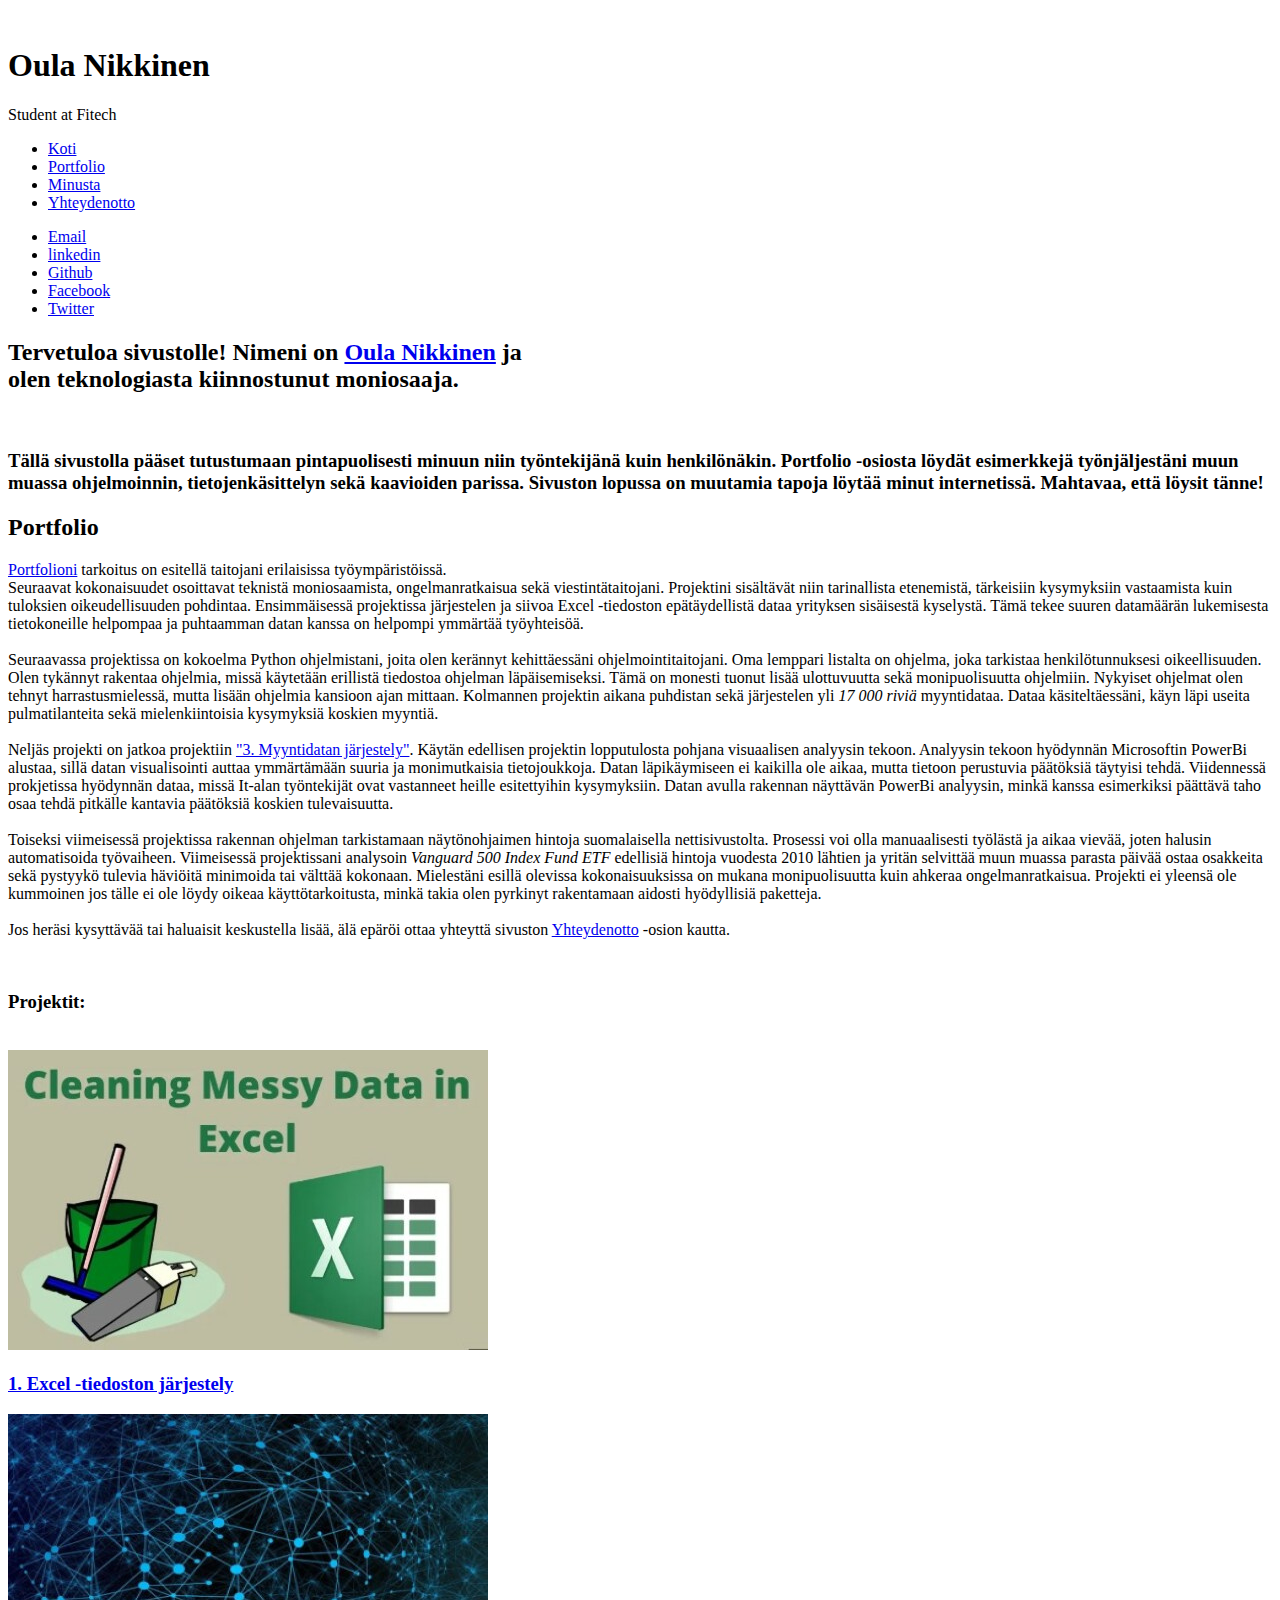
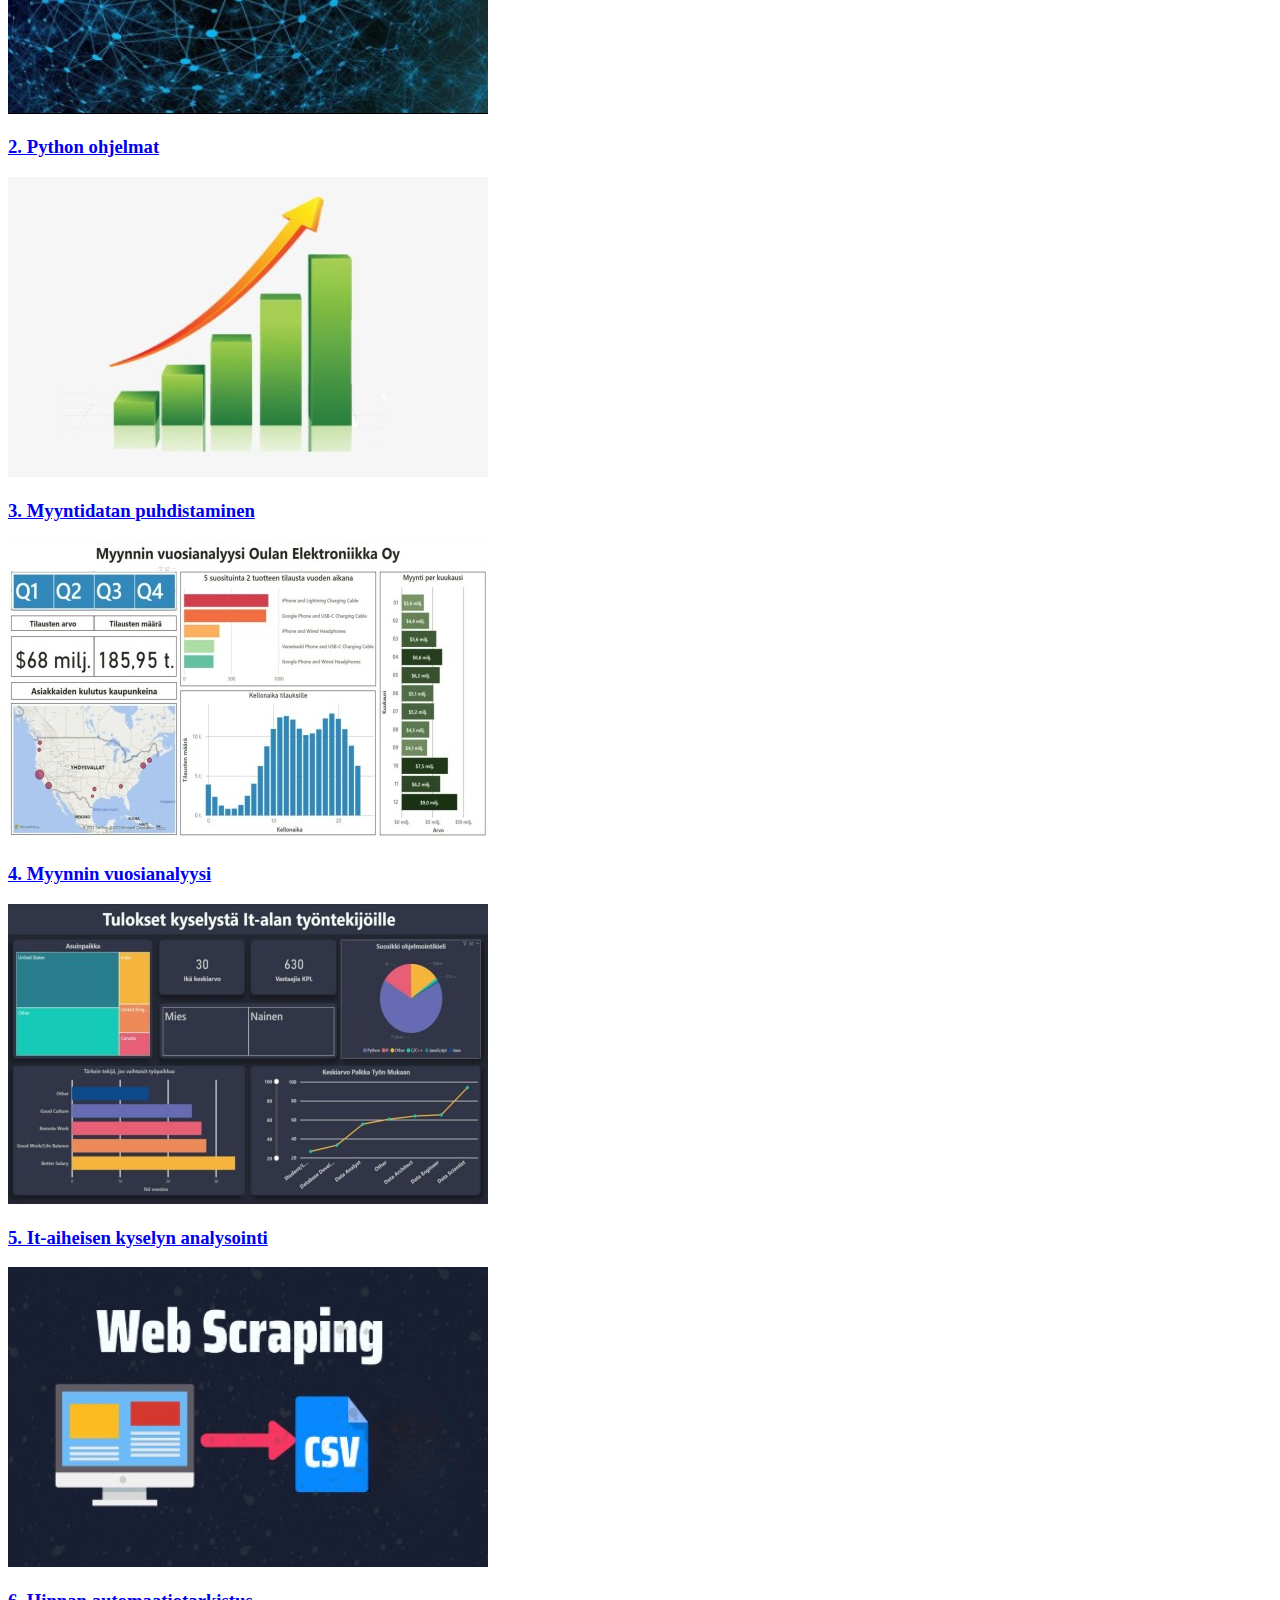
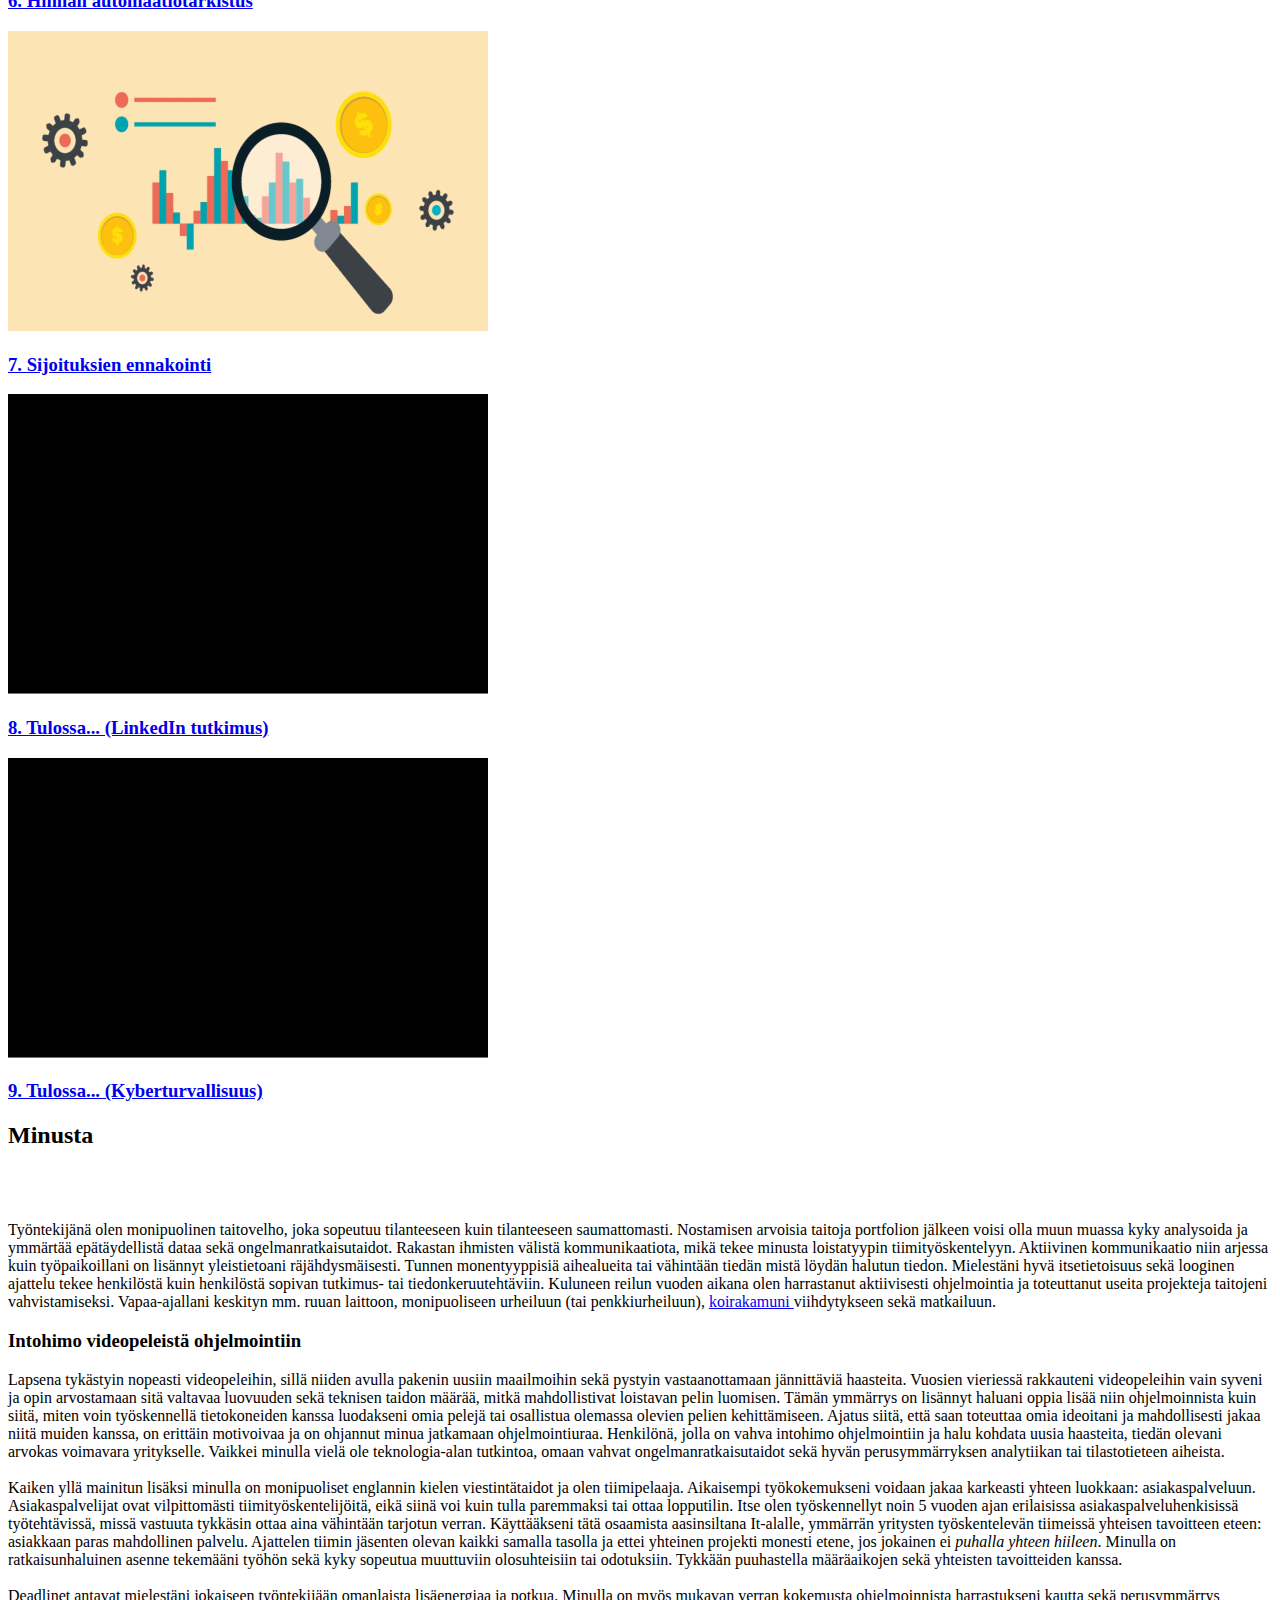
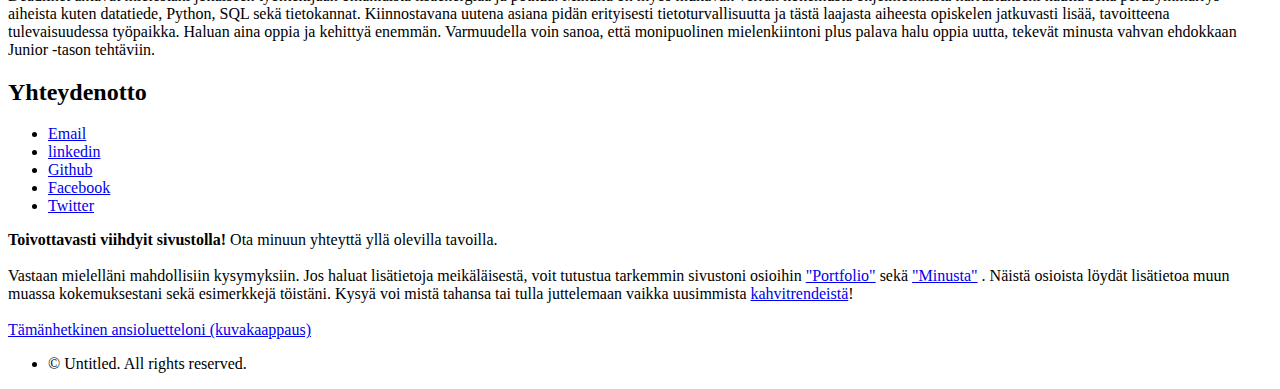
==== index.html @ fe254b1b "Updated website" ====
<!DOCTYPE HTML>
<!--
	
	Free for personal and commercial use under the CCA 3.0 license (html5up.net/license)
-->
<html>
	<head>
		<title>Oula Nikkinen</title>
		<meta charset="utf-8" />
		<meta name="viewport" content="width=device-width, initial-scale=1, user-scalable=no" />
		<link rel="stylesheet" href="assets/css/main.css" />
	</head>
	<body class="is-preload">

		<!-- Header -->
			<div id="header">

				<div class="top">

					<!-- Logo -->
						<div id="logo">
							<span class="image avatar48"><img src="images/naama.jpg" alt="" /></span>
							<h1 id="title">Oula Nikkinen</h1>
							<p>Student at Fitech</p>
						</div>

					<!-- Nav -->
						<nav id="nav">
							<ul>
								<li><a href="#top" id="top-link"><span class="icon solid fa-home">Koti</span></a></li>
								<li><a href="#portfolio" id="portfolio-link"><span class="icon solid fa-th">Portfolio</span></a></li>
								<li><a href="#about" id="about-link"><span class="icon solid fa-user">Minusta</span></a></li>
								<li><a href="#contact" id="contact-link"><span class="icon solid fa-envelope">Yhteydenotto</span></a></li>
							</ul>
						</nav>

				</div>

				<div class="bottom">

					<!-- Social Icons -->
						<ul class="icons">
							<li><a target="_blank" href="mailto:oula.nikkinen@gmail.com" class="icon solid fa-envelope"><span class="label">Email</span></a></li>
							<li><a target="_blank" href="https://www.linkedin.com/in/oulanikkinen/" class="icon brands fa-linkedin"><span class="label">linkedin</span></a></li>
							<li><a target="_blank" href="https://github.com/0ulis" class="icon brands fa-github"><span class="label">Github</span></a></li>
							<li><a target="_blank" href="https://www.facebook.com/profile.php?id=100009151721660" class="icon brands fa-facebook-f"><span class="label">Facebook</span></a></li>
							<li><a target="_blank" href="https://twitter.com/NikkinenOula" class="icon brands fa-twitter"><span class="label">Twitter</span></a></li>
						</ul>

				</div>

			</div>

		<!-- Main -->
			<div id="main">

				<!-- Intro -->
					<section id="top" class="one dark cover">
						<div class="container">
							<header>
								<h1 class="alt"> </h1>
								<h2>Tervetuloa sivustolle! Nimeni on 
								<a target="_blank" href="https://www.linkedin.com/in/oulanikkinen/">Oula Nikkinen</a>
								ja
								<br> 
								olen teknologiasta kiinnostunut moniosaaja.
								</h2> 
								<br><h3>
								Tällä sivustolla pääset tutustumaan pintapuolisesti minuun niin työntekijänä kuin henkilönäkin. 
								Portfolio -osiosta löydät esimerkkejä työnjäljestäni muun muassa ohjelmoinnin, tietojenkäsittelyn sekä kaavioiden parissa. Sivuston lopussa on muutamia tapoja löytää minut internetissä.
								Mahtavaa, että löysit tänne!
								</h3>
							</header>							
						</div>
					</section>

				<!-- Portfolio -->
					<section id="portfolio" class="two">
						<div class="container">

							<header>
								<h2>Portfolio</h2>
							</header>

							<p> <a target="_blank" href="https://github.com/0ulis">Portfolioni</a> 
								tarkoitus on esitellä taitojani erilaisissa työympäristöissä.
								<br>Seuraavat kokonaisuudet osoittavat teknistä moniosaamista, ongelmanratkaisua sekä viestintätaitojani.
								Projektini sisältävät niin tarinallista etenemistä, tärkeisiin kysymyksiin vastaamista kuin tuloksien oikeudellisuuden pohdintaa.
								Ensimmäisessä projektissa järjestelen ja siivoa Excel -tiedoston epätäydellistä dataa yrityksen sisäisestä kyselystä. Tämä tekee suuren datamäärän lukemisesta tietokoneille helpompaa ja puhtaamman datan kanssa on helpompi ymmärtää työyhteisöä.
								<br><br>
								Seuraavassa projektissa on kokoelma Python ohjelmistani, joita olen kerännyt kehittäessäni ohjelmointitaitojani. Oma lemppari listalta on ohjelma, joka tarkistaa henkilötunnuksesi oikeellisuuden. Olen tykännyt rakentaa ohjelmia, missä käytetään erillistä tiedostoa ohjelman läpäisemiseksi. Tämä on monesti tuonut lisää ulottuvuutta sekä monipuolisuutta ohjelmiin. Nykyiset ohjelmat olen tehnyt harrastusmielessä, mutta lisään ohjelmia kansioon ajan mittaan.								
								Kolmannen projektin aikana puhdistan sekä järjestelen yli <em>17 000 riviä</em> myyntidataa. Dataa käsiteltäessäni, käyn läpi useita pulmatilanteita sekä mielenkiintoisia kysymyksiä koskien myyntiä.								
								<br><br>
								Neljäs projekti on jatkoa projektiin
								<a target="_blank" href="https://github.com/0ulis/.csv-myyntitietojen-analysointi/blob/main/Myynti_Data_Analysointi_Projekti/Script1%20-%20Myynnin_Analysointi/Koodi1%20-%20Myynnin_Analysointi.ipynb">"3. Myyntidatan järjestely"</a>. 								
								Käytän edellisen projektin lopputulosta pohjana visuaalisen analyysin tekoon. Analyysin tekoon hyödynnän Microsoftin PowerBi alustaa, sillä datan visualisointi auttaa ymmärtämään suuria ja monimutkaisia tietojoukkoja. 								
								Datan läpikäymiseen ei kaikilla ole aikaa, mutta tietoon perustuvia päätöksiä täytyisi tehdä.								
								Viidennessä prokjetissa hyödynnän dataa, missä It-alan työntekijät ovat vastanneet heille esitettyihin kysymyksiin. 								
								Datan avulla rakennan näyttävän PowerBi analyysin, minkä kanssa esimerkiksi päättävä taho osaa tehdä pitkälle kantavia päätöksiä koskien tulevaisuutta.
								<br><br>
								Toiseksi viimeisessä projektissa rakennan ohjelman tarkistamaan näytönohjaimen hintoja suomalaisella nettisivustolta. Prosessi voi olla manuaalisesti työlästä ja aikaa vievää, joten halusin automatisoida työvaiheen.								
								Viimeisessä projektissani analysoin <em>Vanguard 500 Index Fund ETF</em> edellisiä hintoja vuodesta 2010 lähtien ja yritän selvittää muun muassa parasta päivää ostaa osakkeita sekä pystyykö tulevia häviöitä minimoida tai välttää kokonaan.								
								Mielestäni esillä olevissa kokonaisuuksissa on mukana monipuolisuutta kuin ahkeraa ongelmanratkaisua. Projekti ei yleensä ole kummoinen jos tälle ei ole löydy oikeaa käyttötarkoitusta, minkä takia olen pyrkinyt rakentamaan aidosti hyödyllisiä paketteja.
								<br><br>
								Jos heräsi kysyttävää tai haluaisit keskustella lisää, älä epäröi ottaa yhteyttä sivuston 
								<a href="#contact" id="contact-link"><span>Yhteydenotto</span></a> -osion kautta.</p>
								<br><h3>
								Projektit:
								</h3><br>
								 
								<div class="row">
									<div class="col-4 col-12-mobile">
										<article class="item">
											<a target="_blank" href="https://github.com/0ulis/Excel-tiedoston-jaerjestely/blob/main/Data_Muokkaus_Projekti/Koodi1%20-%20Data_Muokkaus_Projekti.ipynb" class="image fit"><img src="images/excel.jpg" alt="" /></a>
											<header>
												<a target="_blank" href="https://github.com/0ulis/Excel-tiedoston-jaerjestely/blob/main/Data_Muokkaus_Projekti/Koodi1%20-%20Data_Muokkaus_Projekti.ipynb" ><h3>1. Excel -tiedoston järjestely</h3></a>
											</header>
										</article>
									</div>
	
									<div class="col-4 col-12-mobile">
										<article class="item">
											<a target="_blank" href="https://github.com/0ulis/Python-ohjelmat/tree/main/Pythonic_Adventures" class="image fit"><img src="images/Pythonic_world.jpg" alt="" /></a>
											<header>
												<a target="_blank" href="https://github.com/0ulis/Python-ohjelmat/tree/main/Pythonic_Adventures"><h3>2. Python ohjelmat</h3></a>
											</header>
										</article>
									</div>
	
									<div class="col-4 col-12-mobile">
										<article class="item">
											<a target="_blank" href="https://github.com/0ulis/Myyntidatan-puhdistaminen/blob/main/Myynti_Data_Analysointi_Projekti/Script1%20-%20Myynnin_Analysointi/Koodi1%20-%20Myynnin_Analysointi.ipynb" class="image fit"><img src="images/sales.jpg" alt="" /></a>
											<header>
												<a target="_blank" href="https://github.com/0ulis/Myyntidatan-puhdistaminen/blob/main/Myynti_Data_Analysointi_Projekti/Script1%20-%20Myynnin_Analysointi/Koodi1%20-%20Myynnin_Analysointi.ipynb"><h3>3. Myyntidatan puhdistaminen</h3></a>
											</header>
										</article>
									</div>
	
									<div class="row">
										<div class="col-4 col-12-mobile">
											<article class="item">
												<a target="_blank" href="https://github.com/0ulis/Myynnin-vuosianalyysi/blob/main/Myynin%20vuosianalyysi%20projekti/Myynnin%20Vuosianalyysi.pbix" class="image fit"><img src="images/esikatselukuva2.2.jpg" alt="" /></a>
												<header>
													<a target="_blank" href="https://github.com/0ulis/Myynnin-vuosianalyysi/blob/main/Myynin%20vuosianalyysi%20projekti/Myynnin%20Vuosianalyysi.pbix"><h3>4. Myynnin vuosianalyysi</h3></a>
												</header>
											</article>
										</div>
	
										<div class="col-4 col-12-mobile">
											<article class="item">
												<a target="_blank" href="https://github.com/0ulis/It-aiheisen-kyselyn-analysointi/blob/main/Tulokset%20kyselyst%C3%A4%20It-alan%20ty%C3%B6ntekij%C3%B6ille/Tulokset%20kyselyst%C3%A4%20It-alan%20ty%C3%B6ntekij%C3%B6ille.pbix" class="image fit"><img src="images/esikatselukuva2.jpg" alt="" /></a>
												<header>
													<a target="_blank" href="https://github.com/0ulis/It-aiheisen-kyselyn-analysointi/blob/main/Tulokset%20kyselyst%C3%A4%20It-alan%20ty%C3%B6ntekij%C3%B6ille/Tulokset%20kyselyst%C3%A4%20It-alan%20ty%C3%B6ntekij%C3%B6ille.pbix"><h3>5. It-aiheisen kyselyn analysointi</h3></a>
												</header>
											</article>
										</div>
	
										<div class="col-4 col-12-mobile">
											<article class="item">
												<a target="_blank" href="https://github.com/0ulis/Hinnan-automaatiotarkistus/blob/main/Folder%20-%20Web_scraping_pythonilla/Koodi1%20-%20Web-Scraping_projekti.ipynb" class="image fit"><img src="images/web.png" alt="" /></a>
												<header>
													<a target="_blank" href="https://github.com/0ulis/Hinnan-automaatiotarkistus/blob/main/Folder%20-%20Web_scraping_pythonilla/Koodi1%20-%20Web-Scraping_projekti.ipynb"><h3>6. Hinnan automaatiotarkistus</h3></a>
												</header>
											</article>
										</div>

										<div class="row">
											<div class="col-4 col-12-mobile">
												<article class="item">
													<a target="_blank" href="https://github.com/0ulis/Sijoituksien-ennakointi/blob/main/P%C3%B6rssi_ennustus_projekti/p%C3%B6rssi.ipynb" class="image fit"><img src="images/osake.png" alt="" /></a>
													<header>
														<a target="_blank" href="https://github.com/0ulis/Sijoituksien-ennakointi/blob/main/P%C3%B6rssi_ennustus_projekti/p%C3%B6rssi.ipynb" ><h3>7. Sijoituksien ennakointi</h3></a>
													</header>
												</article>
											</div>
	
											<div class="col-4 col-12-mobile">
												<article class="item">
													<a target="_blank" href="https://github.com/0ulis" class="image fit"><img src="images/osake_kopio.png" alt="" /></a>
													<header>
														<a target="_blank" href="https://github.com/0ulis"><h3>8. Tulossa... (LinkedIn tutkimus) </h3></a>
													</header>
												</article>
											</div>										
											
											<div class="col-4 col-12-mobile">
												<article class="item">
													<a target="_blank" href="https://github.com/0ulis" class="image fit"><img src="images/osake_kopio.png" alt="" /></a>
													<header>
														<a target="_blank" href="https://github.com/0ulis"><h3>9. Tulossa... (Kyberturvallisuus)</h3></a>
													</header>
												</article>
											</div>
	

						</div>
					</section>

				<!-- About Me -->
					<section id="about" class="three">
						<div class="container">

							<header>
								<h2>Minusta</h2>
							</header>
							<a class="image fit"><img src="images/minusta_aloitus_kuva.jpg" alt="" /></a>

							

							<p> <br>
								Työntekijänä olen monipuolinen taitovelho, joka sopeutuu tilanteeseen kuin tilanteeseen saumattomasti. 
								Nostamisen arvoisia taitoja portfolion jälkeen voisi olla muun muassa kyky analysoida ja ymmärtää epätäydellistä dataa sekä ongelmanratkaisutaidot. 
								Rakastan ihmisten välistä kommunikaatiota, mikä tekee minusta loistatyypin tiimityöskentelyyn.
								Aktiivinen kommunikaatio niin arjessa kuin työpaikoillani on lisännyt yleistietoani räjähdysmäisesti. Tunnen monentyyppisiä aihealueita tai vähintään tiedän mistä löydän halutun tiedon. 
								Mielestäni hyvä itsetietoisuus sekä looginen ajattelu tekee henkilöstä kuin henkilöstä sopivan tutkimus- tai tiedonkeruutehtäviin. 
								Kuluneen reilun vuoden aikana olen harrastanut aktiivisesti ohjelmointia ja toteuttanut useita projekteja taitojeni vahvistamiseksi.
								Vapaa-ajallani keskityn mm. ruuan laittoon, monipuoliseen urheiluun (tai penkkiurheiluun), <a target="_blank" href="https://lh3.googleusercontent.com/tmNqeuGLiMPdt2J9YS_W_V3GnTQ_jIgdTiqG7ZosYbm6jSFAmzEr1wdEgYixFS-NxvPutGSY_PBma8l-mwxljVeduh6WtAsSkB9kPAdBry2APFcAbcVXuQesRhszzg-q22EoIO46iCk=w2400?source=screenshot.guru">koirakamuni </a> viihdytykseen sekä matkailuun.
								<header><h3>Intohimo videopeleistä ohjelmointiin</h3></header> 
								Lapsena tykästyin nopeasti videopeleihin, sillä niiden avulla pakenin uusiin maailmoihin sekä pystyin vastaanottamaan jännittäviä haasteita. 
								Vuosien vieriessä rakkauteni videopeleihin vain syveni ja opin arvostamaan sitä valtavaa luovuuden sekä teknisen taidon määrää, mitkä mahdollistivat loistavan pelin luomisen. 
								Tämän ymmärrys on lisännyt haluani oppia lisää niin ohjelmoinnista kuin siitä, miten voin työskennellä tietokoneiden kanssa luodakseni omia pelejä tai osallistua olemassa olevien pelien kehittämiseen. 
								Ajatus siitä, että saan toteuttaa omia ideoitani ja mahdollisesti jakaa niitä muiden kanssa, on erittäin motivoivaa ja on ohjannut minua jatkamaan ohjelmointiuraa.								
								Henkilönä, jolla on vahva intohimo ohjelmointiin ja halu kohdata uusia haasteita, tiedän olevani arvokas voimavara yritykselle. 
								Vaikkei minulla vielä ole teknologia-alan tutkintoa, omaan vahvat ongelmanratkaisutaidot sekä hyvän perusymmärryksen analytiikan tai tilastotieteen aiheista.
								<br><br>
								Kaiken yllä mainitun lisäksi minulla on monipuoliset englannin kielen viestintätaidot ja olen tiimipelaaja. Aikaisempi työkokemukseni voidaan jakaa karkeasti yhteen luokkaan: asiakaspalveluun. 
								Asiakaspalvelijat ovat vilpittomästi tiimityöskentelijöitä, eikä siinä voi kuin tulla paremmaksi tai ottaa lopputilin.
								Itse olen työskennellyt noin 5 vuoden ajan erilaisissa asiakaspalveluhenkisissä työtehtävissä, missä vastuuta tykkäsin ottaa aina vähintään tarjotun verran. 
								Käyttääkseni tätä osaamista aasinsiltana It-alalle, ymmärrän yritysten työskentelevän tiimeissä yhteisen tavoitteen eteen: asiakkaan paras mahdollinen palvelu. 
								Ajattelen tiimin jäsenten olevan kaikki samalla tasolla ja ettei yhteinen projekti monesti etene, jos jokainen ei <em>puhalla yhteen hiileen</em>. 
								Minulla on ratkaisunhaluinen asenne tekemääni työhön sekä kyky sopeutua muuttuviin olosuhteisiin tai odotuksiin. 
								Tykkään puuhastella määräaikojen sekä yhteisten tavoitteiden kanssa. 
								<br><br>
								Deadlinet antavat mielestäni jokaiseen työntekijään omanlaista lisäenergiaa ja potkua.							
								Minulla on myös mukavan verran kokemusta ohjelmoinnista harrastukseni kautta sekä perusymmärrys aiheista kuten datatiede, Python, SQL sekä tietokannat. 
								Kiinnostavana uutena asiana pidän erityisesti tietoturvallisuutta ja tästä laajasta aiheesta opiskelen jatkuvasti lisää, tavoitteena tulevaisuudessa työpaikka.
								Haluan aina oppia ja kehittyä enemmän. Varmuudella voin sanoa, että monipuolinen mielenkiintoni plus palava halu oppia uutta, tekevät minusta vahvan ehdokkaan Junior -tason tehtäviin.

						</div>
					</section>

				<!-- Contact -->
					<section id="contact" class="four">
						<div class="container">

							<header>
								<h2>Yhteydenotto</h2>
							</header>

							<ul class="icons">
								<li><a target="_blank" href="mailto:oula.nikkinen@gmail.com" class="icon solid fa-envelope"><span class="label">Email</span></a></li>
								<li><a target="_blank" href="https://www.linkedin.com/in/oulanikkinen/" class="icon brands fa-linkedin"><span class="label">linkedin</span></a></li>
								<li><a target="_blank" href="https://github.com/0ulis" class="icon brands fa-github"><span class="label">Github</span></a></li>
								<li><a target="_blank" href="https://www.facebook.com/profile.php?id=100009151721660" class="icon brands fa-facebook-f"><span class="label">Facebook</span></a></li>
								<li><a target="_blank" href="https://twitter.com/NikkinenOula" class="icon brands fa-twitter"><span class="label">Twitter</span></a></li>
							</ul>
							
							<p> <strong>Toivottavasti viihdyit sivustolla!</strong> 
								Ota minuun yhteyttä yllä olevilla tavoilla.

								<br><br>
								Vastaan mielelläni mahdollisiin kysymyksiin.
								Jos haluat lisätietoja meikäläisestä, voit tutustua tarkemmin sivustoni osioihin 
								<a href="#portfolio" id="portfolio-link">"Portfolio"</span></a>
								sekä 
								<a href="#about" id="about-link">"Minusta"</span></a>
								.

								Näistä osioista löydät lisätietoa muun muassa kokemuksestani sekä esimerkkejä töistäni.
								
								Kysyä voi mistä tahansa tai tulla juttelemaan vaikka uusimmista 
								<a href="https://www.myhelsinki.fi/en/eat-and-drink/cafes/discover-the-best-coffee-in-helsinki">kahvitrendeistä</a>! 
								
								
								<!DOCTYPE html>
								<html lang="en">
								<head>
									<meta charset="UTF-8">
									<meta http-equiv="X-UA-Compatible" content="IE=edge">
									<meta name="viewport" content="width=device-width, initial-scale=1.0">
									<title>Document</title>
								</head>
								<body>
									
								</body>
								</html>
								<br><br>
								<a target="_blank" href="https://lh3.googleusercontent.com/054tzJCrwq-eYJ2_Ewd1ZVyx3INAcW_8d_cjZgDpiDMAJknK9JFcjPFQ0YqfZpwpe4sOjIFiDjEFCNotDEgpsanNVZfqTTowAZ-6yV7GRuDu_Gwzy29Pxn6mJMFVlY80mldoFRRSbKQ=w2400?source=screenshot.guru"> Tämänhetkinen ansioluetteloni (kuvakaappaus) </a>
							</p>
								
								
							

						</div>
					</section>

			</div>

		<!-- Footer -->
			<div id="footer">

				<!-- Copyright -->
					<ul class="copyright">
						<li>&copy; Untitled. All rights reserved.</li>
					</ul>

			</div>

		<!-- Scripts -->
			<script src="assets/js/jquery.min.js"></script>
			<script src="assets/js/jquery.scrolly.min.js"></script>
			<script src="assets/js/jquery.scrollex.min.js"></script>
			<script src="assets/js/browser.min.js"></script>
			<script src="assets/js/breakpoints.min.js"></script>
			<script src="assets/js/util.js"></script>
			<script src="assets/js/main.js"></script>

	</body>
</html>
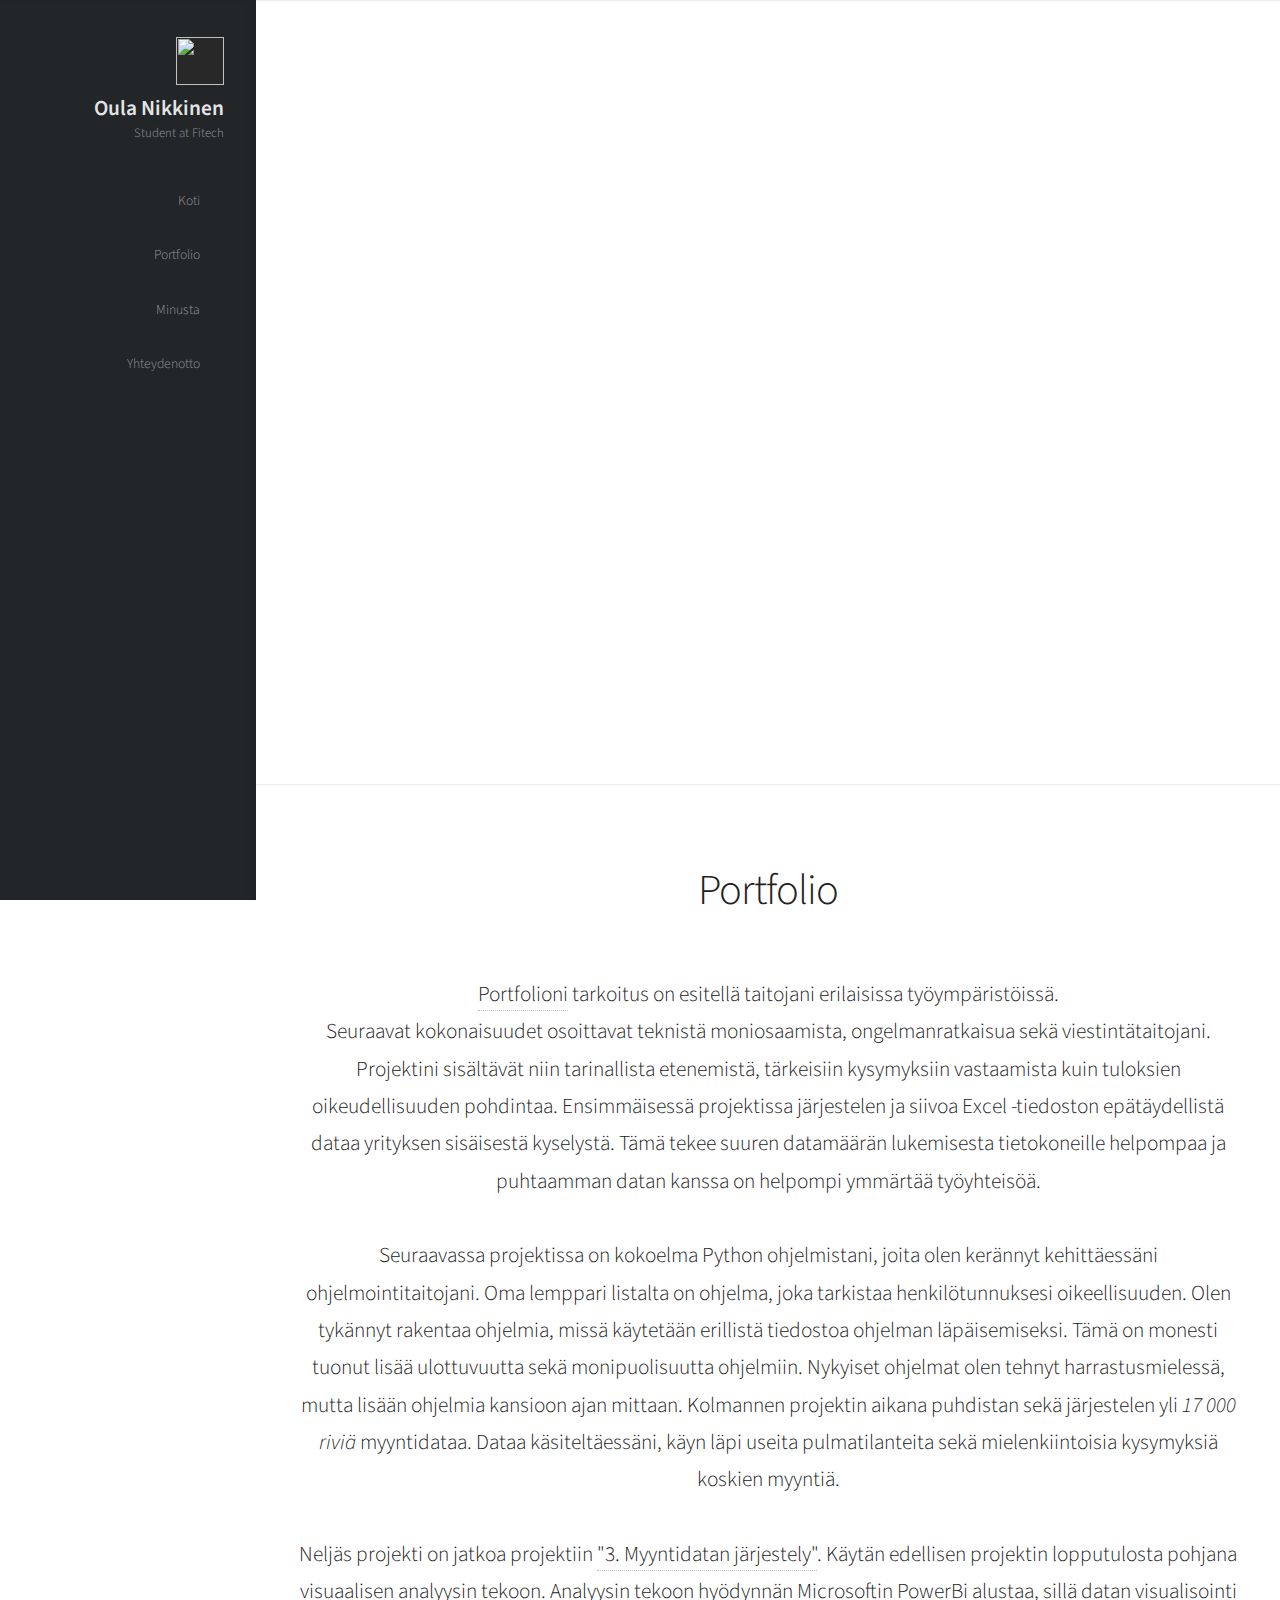
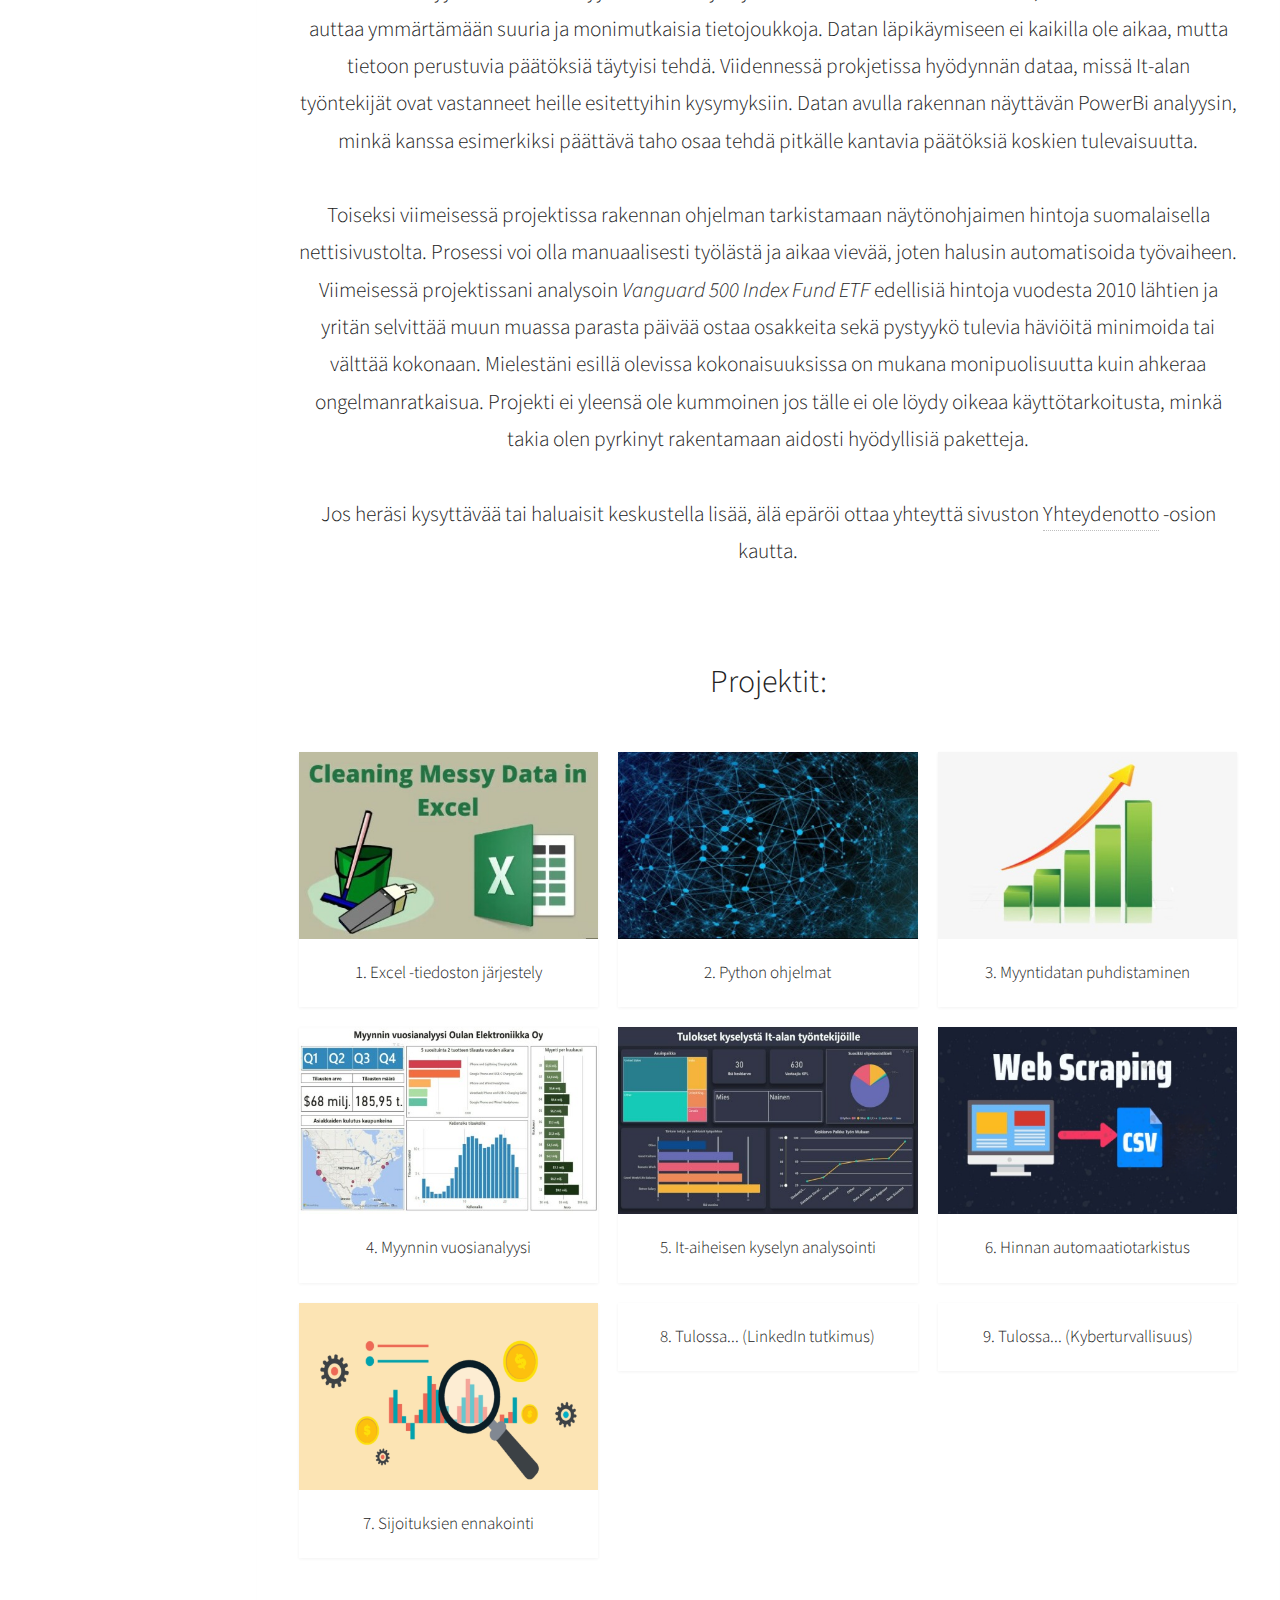
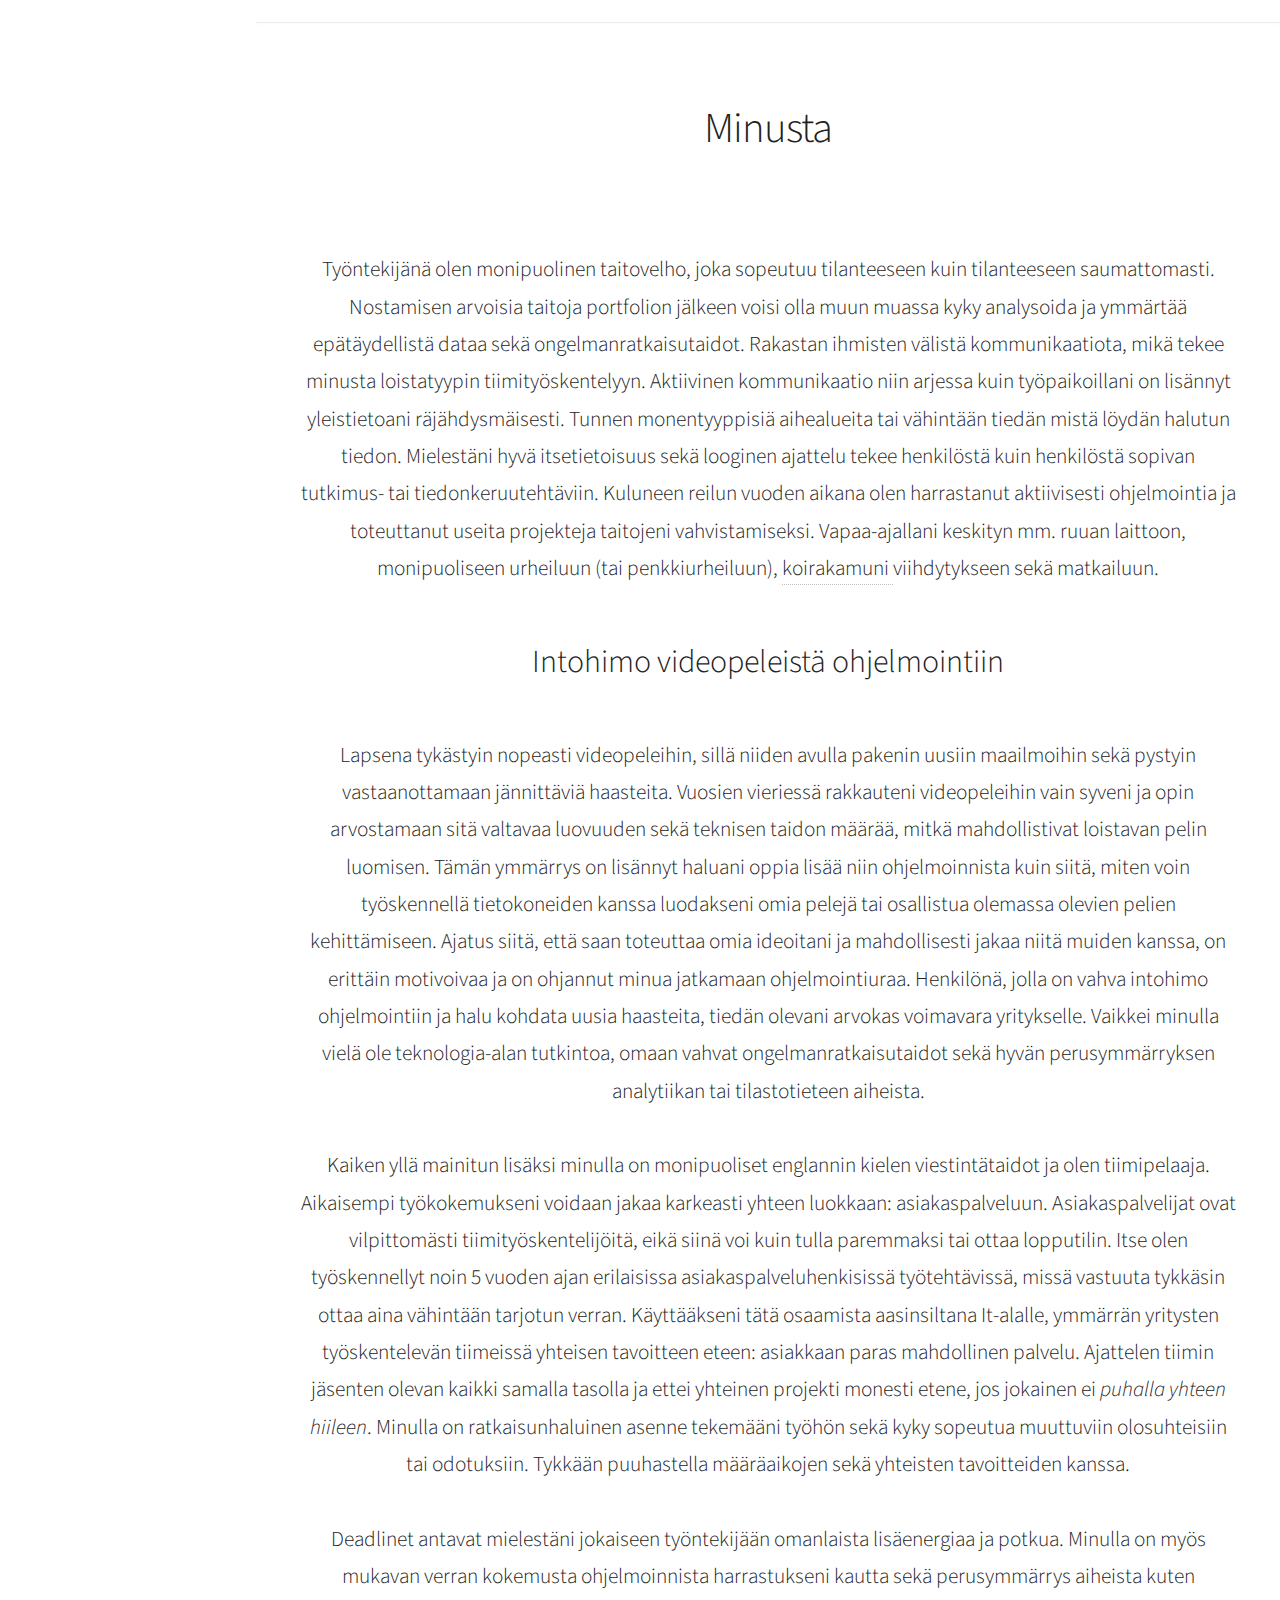
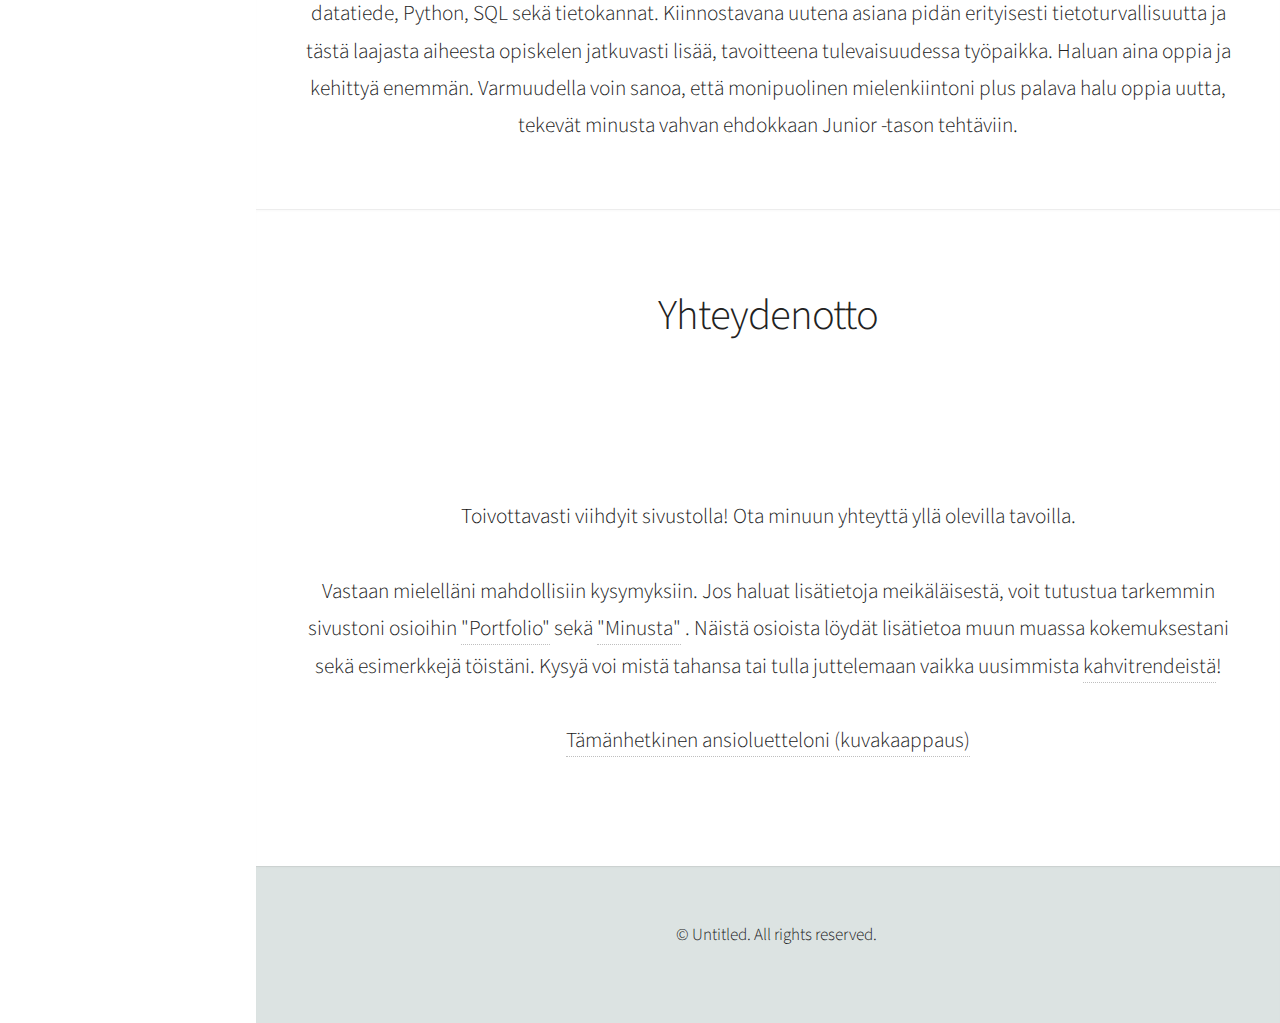
==== commit 8897d331: "update" ====
--- a/index.html
+++ b/index.html
@@ -176,7 +176,7 @@
 	
 											<div class="col-4 col-12-mobile">
 												<article class="item">
-													<a target="_blank" href="https://github.com/0ulis" class="image fit"><img src="images/osake_kopio.png" alt="" /></a>
+													<a target="_blank" href="https://github.com/0ulis" class="image fit"><img src="images/blank.png" alt="" /></a>
 													<header>
 														<a target="_blank" href="https://github.com/0ulis"><h3>8. Tulossa... (LinkedIn tutkimus) </h3></a>
 													</header>
@@ -185,7 +185,7 @@
 											
 											<div class="col-4 col-12-mobile">
 												<article class="item">
-													<a target="_blank" href="https://github.com/0ulis" class="image fit"><img src="images/osake_kopio.png" alt="" /></a>
+													<a target="_blank" href="https://github.com/0ulis" class="image fit"><img src="images/blank.png" alt="" /></a>
 													<header>
 														<a target="_blank" href="https://github.com/0ulis"><h3>9. Tulossa... (Kyberturvallisuus)</h3></a>
 													</header>
--- a/assets/css/main.css
+++ b/assets/css/main.css
@@ -0,0 +1,2648 @@
+@import url("fontawesome-all.min.css");
+@import url("https://fonts.googleapis.com/css?family=Source+Sans+Pro:300,300italic,400,600");
+
+/*
+	
+	Free for personal and commercial use under the CCA 3.0 license (html5up.net/license)
+*/
+
+html, body, div, span, applet, object,
+iframe, h1, h2, h3, h4, h5, h6, p, blockquote,
+pre, a, abbr, acronym, address, big, cite,
+code, del, dfn, em, img, ins, kbd, q, s, samp,
+small, strike, strong, sub, sup, tt, var, b,
+u, i, center, dl, dt, dd, ol, ul, li, fieldset,
+form, label, legend, table, caption, tbody,
+tfoot, thead, tr, th, td, article, aside,
+canvas, details, embed, figure, figcaption,
+footer, header, hgroup, menu, nav, output, ruby,
+section, summary, time, mark, audio, video {
+	margin: 0;
+	padding: 0;
+	border: 0;
+	font-size: 100%;
+	font: inherit;
+	vertical-align: baseline;}
+
+article, aside, details, figcaption, figure,
+footer, header, hgroup, menu, nav, section {
+	display: block;}
+
+body {
+	line-height: 1;
+}
+
+ol, ul {
+	list-style: none;
+}
+
+blockquote, q {
+	quotes: none;
+}
+
+	blockquote:before, blockquote:after, q:before, q:after {
+		content: '';
+		content: none;
+	}
+
+table {
+	border-collapse: collapse;
+	border-spacing: 0;
+}
+
+body {
+	-webkit-text-size-adjust: none;
+}
+
+mark {
+	background-color: transparent;
+	color: inherit;
+}
+
+input::-moz-focus-inner {
+	border: 0;
+	padding: 0;
+}
+
+input, select, textarea {
+	-moz-appearance: none;
+	-webkit-appearance: none;
+	-ms-appearance: none;
+	appearance: none;
+}
+
+/* Basic */
+
+	html {
+		box-sizing: border-box;
+	}
+
+	*, *:before, *:after {
+		box-sizing: inherit;
+	}
+
+	body {
+		background: rgb(255, 255, 255);
+		font-family: 'Source Sans Pro', sans-serif;
+		font-size: 20pt;
+		font-weight: 300;
+		line-height: 1.75em;
+		/*tekstin väri*/
+		color: #222222;
+	}
+
+		body.is-preload *, body.is-preload *:before, body.is-preload *:after {
+			-moz-animation: none !important;
+			-webkit-animation: none !important;
+			-ms-animation: none !important;
+			animation: none !important;
+			-moz-transition: none !important;
+			-webkit-transition: none !important;
+			-ms-transition: none !important;
+			transition: none !important;
+		}
+
+	input, textarea, select {
+		font-family: 'Source Sans Pro', sans-serif;
+		font-size: 20pt;
+		font-weight: 300;
+		line-height: 1.75em;
+		color: rgb(180, 180, 180);
+	}
+
+	h1, h2, h3, h4, h5, h6 {
+		font-weight: 300;
+		color: #222222;
+		/*Banner tekstin riviväli (ainakin)*/
+		line-height: 2.0em;
+	}
+
+	h1 a, h2 a, h3 a, h4 a, h5 a, h6 a {
+		color: inherit;
+		text-decoration: none;
+	}
+
+		h1 a strong, h2 a strong, h3 a strong, h4 a strong, h5 a strong, h6 a strong {
+			color: rgb(24, 24, 24);
+		}
+
+	h2 {
+		font-size: 2em;
+		letter-spacing: -1px;
+	}
+
+		h2.alt {
+			color: #888;
+		}
+
+			h2.alt strong {
+				color: #666;
+			}
+
+	h3 {
+		font-size: 1.5em;
+	}
+
+	header {
+		margin: 0 0 2em 0;
+	}
+
+		header > p {
+			margin: 1em 0 0 0;
+		}
+
+	footer {
+		margin: 2em 0 0 0;
+	}
+
+	strong, b {
+		font-weight: 300;
+		color: rgb(23, 23, 23);
+	}
+
+	em, i {
+		font-style: italic;
+	}
+
+	a {
+		text-decoration: none;
+		color: inherit;
+		border-bottom: dotted 1px rgba(128, 128, 128, 0.5);
+		-moz-transition: color 0.35s ease-in-out, border-bottom-color 0.35s ease-in-out;
+		-webkit-transition: color 0.35s ease-in-out, border-bottom-color 0.35s ease-in-out;
+		-ms-transition: color 0.35s ease-in-out, border-bottom-color 0.35s ease-in-out;
+		transition: color 0.35s ease-in-out, border-bottom-color 0.35s ease-in-out;
+		outline: 0;
+	}
+
+		a:hover {
+			/*kun valittuna väri*/
+			color: #898989;
+			border-bottom-color: rgba(255, 255, 255, 0);
+		}
+
+	sub {
+		position: relative;
+		top: 0.5em;
+		font-size: 0.8em;
+	}
+
+	sup {
+		position: relative;
+		top: -0.5em;
+		font-size: 0.8em;
+	}
+
+	hr {
+		border: 0;
+		border-top: solid 1px #ddd;
+	}
+
+	blockquote {
+		border-left: solid 0.5em #ddd;
+		padding: 1em 0 1em 2em;
+		font-style: italic;
+	}
+
+	p, ul, ol, dl, table {
+		margin-bottom: 2em;
+	}
+
+	br.clear {
+		clear: both;
+	}
+
+/* Container */
+
+	.container {
+		margin: 0 auto;
+		max-width: 100%;
+		width: 1400px;
+	}
+
+		@media screen and (min-width: 961px) and (max-width: 1880px) {
+
+			.container {
+				width: 1200px;
+			}
+
+		}
+
+		@media screen and (min-width: 961px) and (max-width: 1620px) {
+
+			.container {
+				width: 960px;
+			}
+
+		}
+
+		@media screen and (min-width: 961px) and (max-width: 1320px) {
+
+			.container {
+				width: 100%;
+			}
+
+		}
+
+		@media screen and (max-width: 960px) {
+
+			.container {
+				width: 100%;
+			}
+
+		}
+
+		@media screen and (max-width: 736px) {
+
+			.container {
+				width: 100%;
+			}
+
+		}
+
+/* Row */
+
+	.row {
+		display: flex;
+		flex-wrap: wrap;
+		box-sizing: border-box;
+		align-items: stretch;
+	}
+
+		.row > * {
+			box-sizing: border-box;
+		}
+
+		.row.gtr-uniform > * > :last-child {
+			margin-bottom: 0;
+		}
+
+		.row.aln-left {
+			justify-content: flex-start;
+		}
+
+		.row.aln-center {
+			justify-content: center;
+		}
+
+		.row.aln-right {
+			justify-content: flex-end;
+		}
+
+		.row.aln-top {
+			align-items: flex-start;
+		}
+
+		.row.aln-middle {
+			align-items: center;
+		}
+
+		.row.aln-bottom {
+			align-items: flex-end;
+		}
+
+		.row > .imp {
+			order: -1;
+		}
+
+		.row > .col-1 {
+			width: 8.33333%;
+		}
+
+		.row > .off-1 {
+			margin-left: 8.33333%;
+		}
+
+		.row > .col-2 {
+			width: 16.66667%;
+		}
+
+		.row > .off-2 {
+			margin-left: 16.66667%;
+		}
+
+		.row > .col-3 {
+			width: 25%;
+		}
+
+		.row > .off-3 {
+			margin-left: 25%;
+		}
+
+		.row > .col-4 {
+			width: 33.33333%;
+		}
+
+		.row > .off-4 {
+			margin-left: 33.33333%;
+		}
+
+		.row > .col-5 {
+			width: 41.66667%;
+		}
+
+		.row > .off-5 {
+			margin-left: 41.66667%;
+		}
+
+		.row > .col-6 {
+			width: 50%;
+		}
+
+		.row > .off-6 {
+			margin-left: 50%;
+		}
+
+		.row > .col-7 {
+			width: 58.33333%;
+		}
+
+		.row > .off-7 {
+			margin-left: 58.33333%;
+		}
+
+		.row > .col-8 {
+			width: 66.66667%;
+		}
+
+		.row > .off-8 {
+			margin-left: 66.66667%;
+		}
+
+		.row > .col-9 {
+			width: 75%;
+		}
+
+		.row > .off-9 {
+			margin-left: 75%;
+		}
+
+		.row > .col-10 {
+			width: 83.33333%;
+		}
+
+		.row > .off-10 {
+			margin-left: 83.33333%;
+		}
+
+		.row > .col-11 {
+			width: 91.66667%;
+		}
+
+		.row > .off-11 {
+			margin-left: 91.66667%;
+		}
+
+		.row > .col-12 {
+			width: 100%;
+		}
+
+		.row > .off-12 {
+			margin-left: 100%;
+		}
+
+		.row.gtr-0 {
+			margin-top: 0px;
+			margin-left: 0px;
+		}
+
+			.row.gtr-0 > * {
+				padding: 0px 0 0 0px;
+			}
+
+			.row.gtr-0.gtr-uniform {
+				margin-top: 0px;
+			}
+
+				.row.gtr-0.gtr-uniform > * {
+					padding-top: 0px;
+				}
+
+		.row.gtr-25 {
+			margin-top: -10px;
+			margin-left: -10px;
+		}
+
+			.row.gtr-25 > * {
+				padding: 10px 0 0 10px;
+			}
+
+			.row.gtr-25.gtr-uniform {
+				margin-top: -10px;
+			}
+
+				.row.gtr-25.gtr-uniform > * {
+					padding-top: 10px;
+				}
+
+		.row.gtr-50 {
+			margin-top: -20px;
+			margin-left: -20px;
+		}
+
+			.row.gtr-50 > * {
+				padding: 20px 0 0 20px;
+			}
+
+			.row.gtr-50.gtr-uniform {
+				margin-top: -20px;
+			}
+
+				.row.gtr-50.gtr-uniform > * {
+					padding-top: 20px;
+				}
+
+		.row {
+			margin-top: -40px;
+			margin-left: -40px;
+		}
+
+			.row > * {
+				padding: 40px 0 0 40px;
+			}
+
+			.row.gtr-uniform {
+				margin-top: -40px;
+			}
+
+				.row.gtr-uniform > * {
+					padding-top: 40px;
+				}
+
+		.row.gtr-150 {
+			margin-top: -60px;
+			margin-left: -60px;
+		}
+
+			.row.gtr-150 > * {
+				padding: 60px 0 0 60px;
+			}
+
+			.row.gtr-150.gtr-uniform {
+				margin-top: -60px;
+			}
+
+				.row.gtr-150.gtr-uniform > * {
+					padding-top: 60px;
+				}
+
+		.row.gtr-200 {
+			margin-top: -80px;
+			margin-left: -80px;
+		}
+
+			.row.gtr-200 > * {
+				padding: 80px 0 0 80px;
+			}
+
+			.row.gtr-200.gtr-uniform {
+				margin-top: -80px;
+			}
+
+				.row.gtr-200.gtr-uniform > * {
+					padding-top: 80px;
+				}
+
+		@media screen and (min-width: 961px) and (max-width: 1880px) {
+
+			.row {
+				display: flex;
+				flex-wrap: wrap;
+				box-sizing: border-box;
+				align-items: stretch;
+			}
+
+				.row > * {
+					box-sizing: border-box;
+				}
+
+				.row.gtr-uniform > * > :last-child {
+					margin-bottom: 0;
+				}
+
+				.row.aln-left {
+					justify-content: flex-start;
+				}
+
+				.row.aln-center {
+					justify-content: center;
+				}
+
+				.row.aln-right {
+					justify-content: flex-end;
+				}
+
+				.row.aln-top {
+					align-items: flex-start;
+				}
+
+				.row.aln-middle {
+					align-items: center;
+				}
+
+				.row.aln-bottom {
+					align-items: flex-end;
+				}
+
+				.row > .imp-wide {
+					order: -1;
+				}
+
+				.row > .col-1-wide {
+					width: 8.33333%;
+				}
+
+				.row > .off-1-wide {
+					margin-left: 8.33333%;
+				}
+
+				.row > .col-2-wide {
+					width: 16.66667%;
+				}
+
+				.row > .off-2-wide {
+					margin-left: 16.66667%;
+				}
+
+				.row > .col-3-wide {
+					width: 25%;
+				}
+
+				.row > .off-3-wide {
+					margin-left: 25%;
+				}
+
+				.row > .col-4-wide {
+					width: 33.33333%;
+				}
+
+				.row > .off-4-wide {
+					margin-left: 33.33333%;
+				}
+
+				.row > .col-5-wide {
+					width: 41.66667%;
+				}
+
+				.row > .off-5-wide {
+					margin-left: 41.66667%;
+				}
+
+				.row > .col-6-wide {
+					width: 50%;
+				}
+
+				.row > .off-6-wide {
+					margin-left: 50%;
+				}
+
+				.row > .col-7-wide {
+					width: 58.33333%;
+				}
+
+				.row > .off-7-wide {
+					margin-left: 58.33333%;
+				}
+
+				.row > .col-8-wide {
+					width: 66.66667%;
+				}
+
+				.row > .off-8-wide {
+					margin-left: 66.66667%;
+				}
+
+				.row > .col-9-wide {
+					width: 75%;
+				}
+
+				.row > .off-9-wide {
+					margin-left: 75%;
+				}
+
+				.row > .col-10-wide {
+					width: 83.33333%;
+				}
+
+				.row > .off-10-wide {
+					margin-left: 83.33333%;
+				}
+
+				.row > .col-11-wide {
+					width: 91.66667%;
+				}
+
+				.row > .off-11-wide {
+					margin-left: 91.66667%;
+				}
+
+				.row > .col-12-wide {
+					width: 100%;
+				}
+
+				.row > .off-12-wide {
+					margin-left: 100%;
+				}
+
+				.row.gtr-0 {
+					margin-top: 0px;
+					margin-left: 0px;
+				}
+
+					.row.gtr-0 > * {
+						padding: 0px 0 0 0px;
+					}
+
+					.row.gtr-0.gtr-uniform {
+						margin-top: 0px;
+					}
+
+						.row.gtr-0.gtr-uniform > * {
+							padding-top: 0px;
+						}
+
+				.row.gtr-25 {
+					margin-top: -10px;
+					margin-left: -10px;
+				}
+
+					.row.gtr-25 > * {
+						padding: 10px 0 0 10px;
+					}
+
+					.row.gtr-25.gtr-uniform {
+						margin-top: -10px;
+					}
+
+						.row.gtr-25.gtr-uniform > * {
+							padding-top: 10px;
+						}
+
+				.row.gtr-50 {
+					margin-top: -20px;
+					margin-left: -20px;
+				}
+
+					.row.gtr-50 > * {
+						padding: 20px 0 0 20px;
+					}
+
+					.row.gtr-50.gtr-uniform {
+						margin-top: -20px;
+					}
+
+						.row.gtr-50.gtr-uniform > * {
+							padding-top: 20px;
+						}
+
+				.row {
+					margin-top: -40px;
+					margin-left: -40px;
+				}
+
+					.row > * {
+						padding: 40px 0 0 40px;
+					}
+
+					.row.gtr-uniform {
+						margin-top: -40px;
+					}
+
+						.row.gtr-uniform > * {
+							padding-top: 40px;
+						}
+
+				.row.gtr-150 {
+					margin-top: -60px;
+					margin-left: -60px;
+				}
+
+					.row.gtr-150 > * {
+						padding: 60px 0 0 60px;
+					}
+
+					.row.gtr-150.gtr-uniform {
+						margin-top: -60px;
+					}
+
+						.row.gtr-150.gtr-uniform > * {
+							padding-top: 60px;
+						}
+
+				.row.gtr-200 {
+					margin-top: -80px;
+					margin-left: -80px;
+				}
+
+					.row.gtr-200 > * {
+						padding: 80px 0 0 80px;
+					}
+
+					.row.gtr-200.gtr-uniform {
+						margin-top: -80px;
+					}
+
+						.row.gtr-200.gtr-uniform > * {
+							padding-top: 80px;
+						}
+
+		}
+
+		@media screen and (min-width: 961px) and (max-width: 1620px) {
+
+			.row {
+				display: flex;
+				flex-wrap: wrap;
+				box-sizing: border-box;
+				align-items: stretch;
+			}
+
+				.row > * {
+					box-sizing: border-box;
+				}
+
+				.row.gtr-uniform > * > :last-child {
+					margin-bottom: 0;
+				}
+
+				.row.aln-left {
+					justify-content: flex-start;
+				}
+
+				.row.aln-center {
+					justify-content: center;
+				}
+
+				.row.aln-right {
+					justify-content: flex-end;
+				}
+
+				.row.aln-top {
+					align-items: flex-start;
+				}
+
+				.row.aln-middle {
+					align-items: center;
+				}
+
+				.row.aln-bottom {
+					align-items: flex-end;
+				}
+
+				.row > .imp-normal {
+					order: -1;
+				}
+
+				.row > .col-1-normal {
+					width: 8.33333%;
+				}
+
+				.row > .off-1-normal {
+					margin-left: 8.33333%;
+				}
+
+				.row > .col-2-normal {
+					width: 16.66667%;
+				}
+
+				.row > .off-2-normal {
+					margin-left: 16.66667%;
+				}
+
+				.row > .col-3-normal {
+					width: 25%;
+				}
+
+				.row > .off-3-normal {
+					margin-left: 25%;
+				}
+
+				.row > .col-4-normal {
+					width: 33.33333%;
+				}
+
+				.row > .off-4-normal {
+					margin-left: 33.33333%;
+				}
+
+				.row > .col-5-normal {
+					width: 41.66667%;
+				}
+
+				.row > .off-5-normal {
+					margin-left: 41.66667%;
+				}
+
+				.row > .col-6-normal {
+					width: 50%;
+				}
+
+				.row > .off-6-normal {
+					margin-left: 50%;
+				}
+
+				.row > .col-7-normal {
+					width: 58.33333%;
+				}
+
+				.row > .off-7-normal {
+					margin-left: 58.33333%;
+				}
+
+				.row > .col-8-normal {
+					width: 66.66667%;
+				}
+
+				.row > .off-8-normal {
+					margin-left: 66.66667%;
+				}
+
+				.row > .col-9-normal {
+					width: 75%;
+				}
+
+				.row > .off-9-normal {
+					margin-left: 75%;
+				}
+
+				.row > .col-10-normal {
+					width: 83.33333%;
+				}
+
+				.row > .off-10-normal {
+					margin-left: 83.33333%;
+				}
+
+				.row > .col-11-normal {
+					width: 91.66667%;
+				}
+
+				.row > .off-11-normal {
+					margin-left: 91.66667%;
+				}
+
+				.row > .col-12-normal {
+					width: 100%;
+				}
+
+				.row > .off-12-normal {
+					margin-left: 100%;
+				}
+
+				.row.gtr-0 {
+					margin-top: 0px;
+					margin-left: 0px;
+				}
+
+					.row.gtr-0 > * {
+						padding: 0px 0 0 0px;
+					}
+
+					.row.gtr-0.gtr-uniform {
+						margin-top: 0px;
+					}
+
+						.row.gtr-0.gtr-uniform > * {
+							padding-top: 0px;
+						}
+
+				.row.gtr-25 {
+					margin-top: -10px;
+					margin-left: -10px;
+				}
+
+					.row.gtr-25 > * {
+						padding: 10px 0 0 10px;
+					}
+
+					.row.gtr-25.gtr-uniform {
+						margin-top: -10px;
+					}
+
+						.row.gtr-25.gtr-uniform > * {
+							padding-top: 10px;
+						}
+
+				.row.gtr-50 {
+					margin-top: -20px;
+					margin-left: -20px;
+				}
+
+					.row.gtr-50 > * {
+						padding: 20px 0 0 20px;
+					}
+
+					.row.gtr-50.gtr-uniform {
+						margin-top: -20px;
+					}
+
+						.row.gtr-50.gtr-uniform > * {
+							padding-top: 20px;
+						}
+
+				.row {
+					margin-top: -40px;
+					margin-left: -40px;
+				}
+
+					.row > * {
+						padding: 40px 0 0 40px;
+					}
+
+					.row.gtr-uniform {
+						margin-top: -40px;
+					}
+
+						.row.gtr-uniform > * {
+							padding-top: 40px;
+						}
+
+				.row.gtr-150 {
+					margin-top: -60px;
+					margin-left: -60px;
+				}
+
+					.row.gtr-150 > * {
+						padding: 60px 0 0 60px;
+					}
+
+					.row.gtr-150.gtr-uniform {
+						margin-top: -60px;
+					}
+
+						.row.gtr-150.gtr-uniform > * {
+							padding-top: 60px;
+						}
+
+				.row.gtr-200 {
+					margin-top: -80px;
+					margin-left: -80px;
+				}
+
+					.row.gtr-200 > * {
+						padding: 80px 0 0 80px;
+					}
+
+					.row.gtr-200.gtr-uniform {
+						margin-top: -80px;
+					}
+
+						.row.gtr-200.gtr-uniform > * {
+							padding-top: 80px;
+						}
+
+		}
+
+		@media screen and (min-width: 961px) and (max-width: 1320px) {
+
+			.row {
+				display: flex;
+				flex-wrap: wrap;
+				box-sizing: border-box;
+				align-items: stretch;
+			}
+
+				.row > * {
+					box-sizing: border-box;
+				}
+
+				.row.gtr-uniform > * > :last-child {
+					margin-bottom: 0;
+				}
+
+				.row.aln-left {
+					justify-content: flex-start;
+				}
+
+				.row.aln-center {
+					justify-content: center;
+				}
+
+				.row.aln-right {
+					justify-content: flex-end;
+				}
+
+				.row.aln-top {
+					align-items: flex-start;
+				}
+
+				.row.aln-middle {
+					align-items: center;
+				}
+
+				.row.aln-bottom {
+					align-items: flex-end;
+				}
+
+				.row > .imp-narrow {
+					order: -1;
+				}
+
+				.row > .col-1-narrow {
+					width: 8.33333%;
+				}
+
+				.row > .off-1-narrow {
+					margin-left: 8.33333%;
+				}
+
+				.row > .col-2-narrow {
+					width: 16.66667%;
+				}
+
+				.row > .off-2-narrow {
+					margin-left: 16.66667%;
+				}
+
+				.row > .col-3-narrow {
+					width: 25%;
+				}
+
+				.row > .off-3-narrow {
+					margin-left: 25%;
+				}
+
+				.row > .col-4-narrow {
+					width: 33.33333%;
+				}
+
+				.row > .off-4-narrow {
+					margin-left: 33.33333%;
+				}
+
+				.row > .col-5-narrow {
+					width: 41.66667%;
+				}
+
+				.row > .off-5-narrow {
+					margin-left: 41.66667%;
+				}
+
+				.row > .col-6-narrow {
+					width: 50%;
+				}
+
+				.row > .off-6-narrow {
+					margin-left: 50%;
+				}
+
+				.row > .col-7-narrow {
+					width: 58.33333%;
+				}
+
+				.row > .off-7-narrow {
+					margin-left: 58.33333%;
+				}
+
+				.row > .col-8-narrow {
+					width: 66.66667%;
+				}
+
+				.row > .off-8-narrow {
+					margin-left: 66.66667%;
+				}
+
+				.row > .col-9-narrow {
+					width: 75%;
+				}
+
+				.row > .off-9-narrow {
+					margin-left: 75%;
+				}
+
+				.row > .col-10-narrow {
+					width: 83.33333%;
+				}
+
+				.row > .off-10-narrow {
+					margin-left: 83.33333%;
+				}
+
+				.row > .col-11-narrow {
+					width: 91.66667%;
+				}
+
+				.row > .off-11-narrow {
+					margin-left: 91.66667%;
+				}
+
+				.row > .col-12-narrow {
+					width: 100%;
+				}
+
+				.row > .off-12-narrow {
+					margin-left: 100%;
+				}
+
+				.row.gtr-0 {
+					margin-top: 0px;
+					margin-left: 0px;
+				}
+
+					.row.gtr-0 > * {
+						padding: 0px 0 0 0px;
+					}
+
+					.row.gtr-0.gtr-uniform {
+						margin-top: 0px;
+					}
+
+						.row.gtr-0.gtr-uniform > * {
+							padding-top: 0px;
+						}
+
+				.row.gtr-25 {
+					margin-top: -5px;
+					margin-left: -5px;
+				}
+
+					.row.gtr-25 > * {
+						padding: 5px 0 0 5px;
+					}
+
+					.row.gtr-25.gtr-uniform {
+						margin-top: -5px;
+					}
+
+						.row.gtr-25.gtr-uniform > * {
+							padding-top: 5px;
+						}
+
+				.row.gtr-50 {
+					margin-top: -10px;
+					margin-left: -10px;
+				}
+
+					.row.gtr-50 > * {
+						padding: 10px 0 0 10px;
+					}
+
+					.row.gtr-50.gtr-uniform {
+						margin-top: -10px;
+					}
+
+						.row.gtr-50.gtr-uniform > * {
+							padding-top: 10px;
+						}
+
+				.row {
+					margin-top: -20px;
+					margin-left: -20px;
+				}
+
+					.row > * {
+						padding: 20px 0 0 20px;
+					}
+
+					.row.gtr-uniform {
+						margin-top: -20px;
+					}
+
+						.row.gtr-uniform > * {
+							padding-top: 20px;
+						}
+
+				.row.gtr-150 {
+					margin-top: -30px;
+					margin-left: -30px;
+				}
+
+					.row.gtr-150 > * {
+						padding: 30px 0 0 30px;
+					}
+
+					.row.gtr-150.gtr-uniform {
+						margin-top: -30px;
+					}
+
+						.row.gtr-150.gtr-uniform > * {
+							padding-top: 30px;
+						}
+
+				.row.gtr-200 {
+					margin-top: -40px;
+					margin-left: -40px;
+				}
+
+					.row.gtr-200 > * {
+						padding: 40px 0 0 40px;
+					}
+
+					.row.gtr-200.gtr-uniform {
+						margin-top: -40px;
+					}
+
+						.row.gtr-200.gtr-uniform > * {
+							padding-top: 40px;
+						}
+
+		}
+
+		@media screen and (max-width: 960px) {
+
+			.row {
+				display: flex;
+				flex-wrap: wrap;
+				box-sizing: border-box;
+				align-items: stretch;
+			}
+
+				.row > * {
+					box-sizing: border-box;
+				}
+
+				.row.gtr-uniform > * > :last-child {
+					margin-bottom: 0;
+				}
+
+				.row.aln-left {
+					justify-content: flex-start;
+				}
+
+				.row.aln-center {
+					justify-content: center;
+				}
+
+				.row.aln-right {
+					justify-content: flex-end;
+				}
+
+				.row.aln-top {
+					align-items: flex-start;
+				}
+
+				.row.aln-middle {
+					align-items: center;
+				}
+
+				.row.aln-bottom {
+					align-items: flex-end;
+				}
+
+				.row > .imp-narrower {
+					order: -1;
+				}
+
+				.row > .col-1-narrower {
+					width: 8.33333%;
+				}
+
+				.row > .off-1-narrower {
+					margin-left: 8.33333%;
+				}
+
+				.row > .col-2-narrower {
+					width: 16.66667%;
+				}
+
+				.row > .off-2-narrower {
+					margin-left: 16.66667%;
+				}
+
+				.row > .col-3-narrower {
+					width: 25%;
+				}
+
+				.row > .off-3-narrower {
+					margin-left: 25%;
+				}
+
+				.row > .col-4-narrower {
+					width: 33.33333%;
+				}
+
+				.row > .off-4-narrower {
+					margin-left: 33.33333%;
+				}
+
+				.row > .col-5-narrower {
+					width: 41.66667%;
+				}
+
+				.row > .off-5-narrower {
+					margin-left: 41.66667%;
+				}
+
+				.row > .col-6-narrower {
+					width: 50%;
+				}
+
+				.row > .off-6-narrower {
+					margin-left: 50%;
+				}
+
+				.row > .col-7-narrower {
+					width: 58.33333%;
+				}
+
+				.row > .off-7-narrower {
+					margin-left: 58.33333%;
+				}
+
+				.row > .col-8-narrower {
+					width: 66.66667%;
+				}
+
+				.row > .off-8-narrower {
+					margin-left: 66.66667%;
+				}
+
+				.row > .col-9-narrower {
+					width: 75%;
+				}
+
+				.row > .off-9-narrower {
+					margin-left: 75%;
+				}
+
+				.row > .col-10-narrower {
+					width: 83.33333%;
+				}
+
+				.row > .off-10-narrower {
+					margin-left: 83.33333%;
+				}
+
+				.row > .col-11-narrower {
+					width: 91.66667%;
+				}
+
+				.row > .off-11-narrower {
+					margin-left: 91.66667%;
+				}
+
+				.row > .col-12-narrower {
+					width: 100%;
+				}
+
+				.row > .off-12-narrower {
+					margin-left: 100%;
+				}
+
+				.row.gtr-0 {
+					margin-top: 0px;
+					margin-left: 0px;
+				}
+
+					.row.gtr-0 > * {
+						padding: 0px 0 0 0px;
+					}
+
+					.row.gtr-0.gtr-uniform {
+						margin-top: 0px;
+					}
+
+						.row.gtr-0.gtr-uniform > * {
+							padding-top: 0px;
+						}
+
+				.row.gtr-25 {
+					margin-top: -5px;
+					margin-left: -5px;
+				}
+
+					.row.gtr-25 > * {
+						padding: 5px 0 0 5px;
+					}
+
+					.row.gtr-25.gtr-uniform {
+						margin-top: -5px;
+					}
+
+						.row.gtr-25.gtr-uniform > * {
+							padding-top: 5px;
+						}
+
+				.row.gtr-50 {
+					margin-top: -10px;
+					margin-left: -10px;
+				}
+
+					.row.gtr-50 > * {
+						padding: 10px 0 0 10px;
+					}
+
+					.row.gtr-50.gtr-uniform {
+						margin-top: -10px;
+					}
+
+						.row.gtr-50.gtr-uniform > * {
+							padding-top: 10px;
+						}
+
+				.row {
+					margin-top: -20px;
+					margin-left: -20px;
+				}
+
+					.row > * {
+						padding: 20px 0 0 20px;
+					}
+
+					.row.gtr-uniform {
+						margin-top: -20px;
+					}
+
+						.row.gtr-uniform > * {
+							padding-top: 20px;
+						}
+
+				.row.gtr-150 {
+					margin-top: -30px;
+					margin-left: -30px;
+				}
+
+					.row.gtr-150 > * {
+						padding: 30px 0 0 30px;
+					}
+
+					.row.gtr-150.gtr-uniform {
+						margin-top: -30px;
+					}
+
+						.row.gtr-150.gtr-uniform > * {
+							padding-top: 30px;
+						}
+
+				.row.gtr-200 {
+					margin-top: -40px;
+					margin-left: -40px;
+				}
+
+					.row.gtr-200 > * {
+						padding: 40px 0 0 40px;
+					}
+
+					.row.gtr-200.gtr-uniform {
+						margin-top: -40px;
+					}
+
+						.row.gtr-200.gtr-uniform > * {
+							padding-top: 40px;
+						}
+
+		}
+
+		@media screen and (max-width: 736px) {
+
+			.row {
+				display: flex;
+				flex-wrap: wrap;
+				box-sizing: border-box;
+				align-items: stretch;
+			}
+
+				.row > * {
+					box-sizing: border-box;
+				}
+
+				.row.gtr-uniform > * > :last-child {
+					margin-bottom: 0;
+				}
+
+				.row.aln-left {
+					justify-content: flex-start;
+				}
+
+				.row.aln-center {
+					justify-content: center;
+				}
+
+				.row.aln-right {
+					justify-content: flex-end;
+				}
+
+				.row.aln-top {
+					align-items: flex-start;
+				}
+
+				.row.aln-middle {
+					align-items: center;
+				}
+
+				.row.aln-bottom {
+					align-items: flex-end;
+				}
+
+				.row > .imp-mobile {
+					order: -1;
+				}
+
+				.row > .col-1-mobile {
+					width: 8.33333%;
+				}
+
+				.row > .off-1-mobile {
+					margin-left: 8.33333%;
+				}
+
+				.row > .col-2-mobile {
+					width: 16.66667%;
+				}
+
+				.row > .off-2-mobile {
+					margin-left: 16.66667%;
+				}
+
+				.row > .col-3-mobile {
+					width: 25%;
+				}
+
+				.row > .off-3-mobile {
+					margin-left: 25%;
+				}
+
+				.row > .col-4-mobile {
+					width: 33.33333%;
+				}
+
+				.row > .off-4-mobile {
+					margin-left: 33.33333%;
+				}
+
+				.row > .col-5-mobile {
+					width: 41.66667%;
+				}
+
+				.row > .off-5-mobile {
+					margin-left: 41.66667%;
+				}
+
+				.row > .col-6-mobile {
+					width: 50%;
+				}
+
+				.row > .off-6-mobile {
+					margin-left: 50%;
+				}
+
+				.row > .col-7-mobile {
+					width: 58.33333%;
+				}
+
+				.row > .off-7-mobile {
+					margin-left: 58.33333%;
+				}
+
+				.row > .col-8-mobile {
+					width: 66.66667%;
+				}
+
+				.row > .off-8-mobile {
+					margin-left: 66.66667%;
+				}
+
+				.row > .col-9-mobile {
+					width: 75%;
+				}
+
+				.row > .off-9-mobile {
+					margin-left: 75%;
+				}
+
+				.row > .col-10-mobile {
+					width: 83.33333%;
+				}
+
+				.row > .off-10-mobile {
+					margin-left: 83.33333%;
+				}
+
+				.row > .col-11-mobile {
+					width: 91.66667%;
+				}
+
+				.row > .off-11-mobile {
+					margin-left: 91.66667%;
+				}
+
+				.row > .col-12-mobile {
+					width: 100%;
+				}
+
+				.row > .off-12-mobile {
+					margin-left: 100%;
+				}
+
+				.row.gtr-0 {
+					margin-top: 0px;
+					margin-left: 0px;
+				}
+
+					.row.gtr-0 > * {
+						padding: 0px 0 0 0px;
+					}
+
+					.row.gtr-0.gtr-uniform {
+						margin-top: 0px;
+					}
+
+						.row.gtr-0.gtr-uniform > * {
+							padding-top: 0px;
+						}
+
+				.row.gtr-25 {
+					margin-top: -5px;
+					margin-left: -5px;
+				}
+
+					.row.gtr-25 > * {
+						padding: 5px 0 0 5px;
+					}
+
+					.row.gtr-25.gtr-uniform {
+						margin-top: -5px;
+					}
+
+						.row.gtr-25.gtr-uniform > * {
+							padding-top: 5px;
+						}
+
+				.row.gtr-50 {
+					margin-top: -10px;
+					margin-left: -10px;
+				}
+
+					.row.gtr-50 > * {
+						padding: 10px 0 0 10px;
+					}
+
+					.row.gtr-50.gtr-uniform {
+						margin-top: -10px;
+					}
+
+						.row.gtr-50.gtr-uniform > * {
+							padding-top: 10px;
+						}
+
+				.row {
+					margin-top: -20px;
+					margin-left: -20px;
+				}
+
+					.row > * {
+						padding: 20px 0 0 20px;
+					}
+
+					.row.gtr-uniform {
+						margin-top: -20px;
+					}
+
+						.row.gtr-uniform > * {
+							padding-top: 20px;
+						}
+
+				.row.gtr-150 {
+					margin-top: -30px;
+					margin-left: -30px;
+				}
+
+					.row.gtr-150 > * {
+						padding: 30px 0 0 30px;
+					}
+
+					.row.gtr-150.gtr-uniform {
+						margin-top: -30px;
+					}
+
+						.row.gtr-150.gtr-uniform > * {
+							padding-top: 30px;
+						}
+
+				.row.gtr-200 {
+					margin-top: -40px;
+					margin-left: -40px;
+				}
+
+					.row.gtr-200 > * {
+						padding: 40px 0 0 40px;
+					}
+
+					.row.gtr-200.gtr-uniform {
+						margin-top: -40px;
+					}
+
+						.row.gtr-200.gtr-uniform > * {
+							padding-top: 40px;
+						}
+
+		}
+
+/* Sections/Article */
+
+	section, article {
+		margin-bottom: 3em;
+	}
+
+		section > :last-child,
+		section > .container, section:last-child, article > :last-child,
+		article > .container, article:last-child {
+			margin-bottom: 0;
+		}
+
+		.row > section, .row > article {
+			margin-bottom: 0;
+		}
+
+/* Image */
+
+	.image {
+		display: inline-block;
+		border: 0;
+	}
+
+		.image img {
+			display: block;
+			width: 100%;
+		}
+
+		.image.avatar48 {
+			width: 48px;
+			height: 48px;
+			background: rgb(40, 40, 40);
+		}
+
+			.image.avatar48 img {
+				width: 48px;
+				height: 48px;
+			}
+
+		.image.fit {
+			display: block;
+			width: 100%;
+		}
+
+		.image.featured {
+			display: block;
+			width: 100%;
+			margin: 0 0 2em 0;
+		}
+
+		.image.left {
+			float: left;
+			margin: 0 2em 2em 0;
+		}
+
+		.image.centered {
+			display: block;
+			margin: 0 0 2em 0;
+		}
+
+			.image.centered img {
+				margin: 0 auto;
+				width: auto;
+			}
+
+/* List */
+
+	ul {
+		list-style: disc;
+		padding-left: 1em;
+	}
+
+		ul li {
+			padding-left: 0.5em;
+		}
+
+	ol {
+		list-style: decimal;
+		padding-left: 1.25em;
+	}
+
+		ol li {
+			padding-left: 0.25em;
+		}
+
+/* Icons */
+
+	ul.icons {
+		cursor: default;
+		list-style: none;
+		padding-left: 0;
+	}
+
+		ul.icons li {
+			display: inline-block;
+			padding-left: 0;
+		}
+
+		ul.icons a {
+			display: inline-block;
+			width: 2em;
+			height: 2em;
+			line-height: 2em;
+			text-align: center;
+			border: 0;
+		}
+
+/* Form */
+
+	form label {
+		display: block;
+		text-align: left;
+		margin-bottom: 0.5em;
+	}
+
+	form input[type="text"],
+	form input[type="email"],
+	form input[type="password"],
+	form select,
+	form textarea {
+		position: relative;
+		-webkit-appearance: none;
+		display: block;
+		border: 0;
+		outline: 0;
+		background: #fff;
+		background: rgba(255, 255, 255, 0.75);
+		width: 100%;
+		border-radius: 0.35em;
+		padding: 0.75em 1em 0.75em 1em;
+		box-shadow: inset 0 0.1em 0.1em 0 rgba(0, 0, 0, 0.05);
+		border: solid 1px rgba(0, 0, 0, 0.15);
+		-moz-transition: all 0.35s ease-in-out;
+		-webkit-transition: all 0.35s ease-in-out;
+		-ms-transition: all 0.35s ease-in-out;
+		transition: all 0.35s ease-in-out;
+	}
+
+		form input[type="text"]:focus,
+		form input[type="email"]:focus,
+		form input[type="password"]:focus,
+		form select:focus,
+		form textarea:focus {
+			box-shadow: 0 0 2px 1px #8ebebc;
+			background: #fff;
+		}
+
+	form input[type="text"],
+	form input[type="email"],
+	form input[type="password"],
+	form select {
+		line-height: 1.25em;
+	}
+
+	form textarea {
+		min-height: 14em;
+	}
+
+	form ::-webkit-input-placeholder {
+		color: #555 !important;
+	}
+
+	form :-moz-placeholder {
+		color: #555 !important;
+	}
+
+	form ::-moz-placeholder {
+		color: #555 !important;
+	}
+
+	form :-ms-input-placeholder {
+		color: #555 !important;
+	}
+
+	form ::-moz-focus-inner {
+		border: 0;
+	}
+
+/* Table */
+
+	table {
+		width: 100%;
+		text-align: left;
+	}
+
+		table tbody tr:nth-child(2n+2) {
+			background: #f4f4f4;
+		}
+
+		table td {
+			padding: 0.5em 1em 0.5em 1em;
+		}
+
+		table th {
+			text-align: left;
+			padding: 0.5em 1em 0.5em 1em;
+			color: #fff;
+			background: #222729 url("images/overlay.png");
+		}
+
+		table thead {
+			background: #444;
+			color: #fff;
+		}
+
+		table tfoot {
+			background: #eee;
+		}
+
+/* Button */
+
+	input[type="button"],
+	input[type="submit"],
+	input[type="reset"],
+	button,
+	.button {
+		position: relative;
+		display: inline-block;
+		border-radius: 0.35em;
+		color: #fff !important;
+		text-decoration: none;
+		padding: 0.75em 2.5em 0.75em 2.5em;
+		background-color: #8ebebc;
+		border: 0;
+		cursor: pointer;
+		background-image: -moz-linear-gradient(top, rgba(0, 0, 0, 0), rgba(0, 0, 0, 0.15)), url("images/overlay.png");
+		background-image: -webkit-linear-gradient(top, rgba(0, 0, 0, 0), rgba(0, 0, 0, 0.15)), url("images/overlay.png");
+		background-image: -ms-linear-gradient(top, rgba(0, 0, 0, 0), rgba(0, 0, 0, 0.15)), url("images/overlay.png");
+		background-image: linear-gradient(top, rgba(0, 0, 0, 0), rgba(0, 0, 0, 0.15)), url("images/overlay.png");
+		-moz-transition: background-color 0.35s ease-in-out;
+		-webkit-transition: background-color 0.35s ease-in-out;
+		-ms-transition: background-color 0.35s ease-in-out;
+		transition: background-color 0.35s ease-in-out;
+	}
+
+		input[type="button"]:hover,
+		input[type="submit"]:hover,
+		input[type="reset"]:hover,
+		button:hover,
+		.button:hover {
+			background-color: #9ececc;
+		}
+
+		input[type="button"]:active,
+		input[type="submit"]:active,
+		input[type="reset"]:active,
+		button:active,
+		.button:active {
+			background-color: #7eaeac;
+		}
+
+/* Item */
+
+	.item {
+		box-shadow: 0 0.05em 0.15em 0 rgba(0, 0, 0, 0.05);
+		margin-bottom: 40px;
+	}
+
+		.item header {
+			background: #fff;
+			margin: 0;
+			padding: 1em 0 1em 0;
+			font-size: 0.8em;
+		}
+
+			.item header h3 {
+				font-size: 1em;
+			}
+
+/* Icons */
+
+	.icon {
+		text-decoration: none;
+		text-decoration: none;
+	}
+
+		.icon:before {
+			-moz-osx-font-smoothing: grayscale;
+			-webkit-font-smoothing: antialiased;
+			display: inline-block;
+			font-style: normal;
+			font-variant: normal;
+			text-rendering: auto;
+			line-height: 1;
+			text-transform: none !important;
+			font-family: 'Font Awesome 5 Free';
+			font-weight: 400;
+		}
+
+		.icon:before {
+			line-height: inherit;
+		}
+
+		.icon > .label {
+			display: none;
+		}
+
+		.icon.solid:before {
+			font-weight: 900;
+		}
+
+		.icon.brands:before {
+			font-family: 'Font Awesome 5 Brands';
+		}
+
+/* Header */
+
+	#header {
+		display: -moz-flex;
+		display: -webkit-flex;
+		display: -ms-flex;
+		display: flex;
+		-moz-flex-direction: column;
+		-webkit-flex-direction: column;
+		-ms-flex-direction: column;
+		flex-direction: column;
+		-moz-justify-content: space-between;
+		-webkit-justify-content: space-between;
+		-ms-justify-content: space-between;
+		justify-content: space-between;
+		background: #222629 url("images/overlay.png");
+		box-shadow: inset -0.25em 0 0.25em 0 rgba(0, 0, 0, 0.1);
+		color: rgb(255, 255, 255);
+		height: 100%;
+		left: 0;
+		overflow-y: auto;
+		position: fixed;
+		text-align: right;
+		top: 0;
+		width: 375px;
+	}
+
+		#header .top {
+			-moz-flex-grow: 1;
+			-webkit-flex-grow: 1;
+			-ms-flex-grow: 1;
+			flex-grow: 1;
+		}
+
+		#header .bottom {
+			-moz-flex-shrink: 0;
+			-webkit-flex-shrink: 0;
+			-ms-flex-shrink: 0;
+			flex-shrink: 0;
+			padding: 1.5em 0 0.75em 0;
+		}
+
+			#header .bottom > :last-child {
+				margin-bottom: 0;
+			}
+
+		#header .icons {
+			font-size: 0.8em;
+			text-align: center;
+		}
+
+			#header .icons a {
+				/*valikon somenappien väri*/
+				color: rgba(255, 255, 255, 0.5);
+				-moz-transition: color 0.35s ease-in-out;
+				-webkit-transition: color 0.35s ease-in-out;
+				-ms-transition: color 0.35s ease-in-out;
+				transition: color 0.35s ease-in-out;
+			}
+
+				#header .icons a:hover {
+					/*valikon somenappien väri kun valittu*/
+					color: #3e91c8;
+				}
+
+	#logo {
+		position: relative;
+		margin: 1.75em 1.5em 1.5em 1.5em;
+		min-height: 48px;
+		cursor: default;
+	}
+
+		#logo h1 {
+			position: relative;
+			/*otsikkoteksti avatar vieressä*/
+			color: rgba(255, 255, 255, 0.90);
+			font-weight: 600;
+			font-size: 1em;
+			line-height: 1em;
+		}
+
+		#logo p {
+			position: relative;
+			display: block;
+			font-size: 0.6em;
+			color: rgba(255, 255, 255, 0.5);
+			line-height: 1.25em;
+			margin: 0.5em 0 0 0;
+		}
+
+		#logo .image {
+			position: absolute;
+			left: 0;
+			top: 0;
+		}
+
+	#nav ul {
+		list-style: none;
+		padding-left: 0;
+		margin-bottom: 0;
+	}
+
+		#nav ul li {
+			padding-left: 0;
+		}
+
+			#nav ul li a {
+				display: block;
+				padding: 0.5em 1.5em 0.5em 1.5em;
+				/*kuvake tekstien väri kun ei valittu*/
+				color: rgba(255, 255, 255, 0.5);
+				text-decoration: none;
+				outline: 0;
+				border: 0;
+				-moz-transition: none;
+				-webkit-transition: none;
+				-ms-transition: none;
+				transition: none;
+			}
+
+				#nav ul li a span {
+					position: relative;
+					display: block;
+					font-size: 0.8em;
+				}
+
+					#nav ul li a span:before {
+						position: absolute;
+						left: 0;
+						/*kuvakkeiden väri jos ei valittu*/
+						color: rgba(255, 255, 255, 0.5);
+						text-align: center;
+						width: 1.25em;
+						line-height: 1.75em;
+					}
+
+				#nav ul li a.active {
+					background: rgba(0, 0, 0, 0.15);
+					box-shadow: inset 0 0 0.25em 0 rgba(0, 0, 0, 0.125);
+					color: #fff;
+				}
+
+					#nav ul li a.active span:before {
+						/*Koti,portfolio nappien väri kun valittu*/
+						color: #3e91c8;
+					}
+
+/* Footer */
+
+	#footer {
+		margin-left: 375px;
+		text-align: center;
+		background-color: #dce3e2;
+		padding: 3em 0 4em 0;
+		box-shadow: inset 0 1px 0 0 rgba(0, 0, 0, 0.05), inset 0 0.1em 0.1em 0 rgba(0, 0, 0, 0.025);
+		font-size: 0.8em;
+	}
+
+		#footer .copyright {
+			cursor: default;
+			margin: 0;
+		}
+
+			#footer .copyright li {
+				display: inline-block;
+				line-height: 1em;
+				border-left: solid 1px rgba(128, 128, 128, 0.35);
+				padding: 0 0 0 0.5em;
+				margin: 0 0 0 0.5em;
+			}
+
+				#footer .copyright li:first-child {
+					border-left: 0;
+					padding-left: 0;
+					margin-left: 0;
+				}
+
+/* Main */
+
+	#main {
+		margin-left: 375px;
+	}
+
+		#main > section {
+			margin: 0;
+			overflow: hidden;
+			padding: 4em 0;
+			box-shadow: inset 0 1px 0 0 rgba(0, 0, 0, 0.05), inset 0 0.1em 0.1em 0 rgba(0, 0, 0, 0.025);
+			text-align: center;
+			background-image: url("images/overlay.png");
+		}
+
+			#main > section.dark {
+				color: #fff;
+				/*Banner tekstin väri*/
+				color: #fff;
+			}
+
+				#main > section.dark h2, #main > section.dark h3, #main > section.dark h4, #main > section.dark h5, #main > section.dark h6 {
+					color: inherit;
+				}
+
+				#main > section.dark strong {
+					color: #fff;
+					border-color: inherit;
+				}
+
+				#main > section.dark a {
+					/*Banner "Oula Nikkinen" tekstin väri*/
+					color: #fff;
+					border-color: inherit;
+				}
+
+					#main > section.dark a:hover {
+						/*Banner "Oula Nikkinen" tekstin alaviivan väri*/
+						border-bottom-color: rgb(166, 166, 166);
+					}
+
+			#main > section.cover {
+				padding: 10em 0;
+				background-size: cover;
+				background-position: center center;
+			}
+
+			#main > section.one {
+				/*Bannerin sivu taustaväri*/
+				background-color: #ffffff;
+				background-image: url("../../images/banner.jpg");
+			}
+
+			#main > section.two {
+				/*protfolio sivu taustaväri*/
+				background-color: #ffffff;
+			}
+
+			#main > section.three {
+				/*Minusta sivu taustaväri*/
+				background-color: #ffffff;
+			}
+
+			#main > section.four {
+				/*Yhteydenotto sivu taustaväri*/
+				background-color: #ffffff;
+			}
+
+/* Wide */
+
+	@media screen and (min-width: 961px) and (max-width: 1880px) {
+
+		/* Basic */
+
+			body, input, textarea, select {
+				font-size: 17pt;
+			}
+
+		/* Header */
+
+			#header {
+				width: 300px;
+			}
+
+		/* Footer */
+
+			#footer {
+				margin-left: 300px;
+			}
+
+		/* Main */
+
+			#main {
+				margin-left: 300px;
+			}
+
+	}
+
+/* Normal */
+
+	@media screen and (min-width: 961px) and (max-width: 1620px) {
+
+		/* Main */
+
+			#main > section {
+				padding: 3em 0;
+			}
+
+			#main section.cover {
+				padding: 5em 0;
+			}
+
+	}
+
+/* Narrow */
+
+	@media screen and (min-width: 961px) and (max-width: 1320px) {
+
+		/* Basic */
+
+			body, input, textarea, select {
+				font-size: 16pt;
+			}
+
+			.container {
+				padding: 0 2em 0 2em;
+			}
+
+		/* Icons */
+
+			ul.icons li a {
+				width: 1.75em;
+			}
+
+		/* Item */
+
+			.item {
+				margin-bottom: 20px;
+			}
+
+		/* Header */
+
+			#header {
+				width: 20%;
+			}
+
+			#logo .image {
+				position: relative;
+				margin: 0 0 0.5em 0;
+			}
+
+			#nav ul li a {
+				font-size: 0.8em;
+				padding-top: 0.5em;
+				padding-bottom: 0.5em;
+			}
+
+				#nav ul li a span {
+					padding-right: 2.25em;
+				}
+
+					#nav ul li a span:before {
+						left: 100%;
+						margin-left: -1.25em;
+						line-height: 2.25em;
+					}
+
+		/* Footer */
+
+			#footer {
+				margin-left: 20%;
+			}
+
+		/* Main */
+
+			#main {
+				margin-left: 20%;
+			}
+
+	}
+
+/* Narrower */
+
+	#headerToggle {
+		display: none;
+	}
+
+	@media screen and (max-width: 960px) {
+
+		/* Basic */
+
+			html, body {
+				overflow-x: hidden;
+			}
+
+			body, input, textarea, select {
+				font-size: 16pt;
+			}
+
+			header br {
+				display: none;
+			}
+
+			.container {
+				padding: 0 2em 0 2em;
+			}
+
+		/* Item */
+
+			.item {
+				margin-bottom: 15px;
+			}
+
+		/* Icons */
+
+			ul.icons a {
+				width: 1.75em;
+				font-size: 1.25em;
+			}
+
+		/* Header */
+
+			#header {
+				-moz-backface-visibility: hidden;
+				-webkit-backface-visibility: hidden;
+				-ms-backface-visibility: hidden;
+				backface-visibility: hidden;
+				-moz-transform: translateX(-275px);
+				-webkit-transform: translateX(-275px);
+				-ms-transform: translateX(-275px);
+				transform: translateX(-275px);
+				-moz-transition: -moz-transform 0.5s ease;
+				-webkit-transition: -webkit-transform 0.5s ease;
+				-ms-transition: -ms-transform 0.5s ease;
+				transition: transform 0.5s ease;
+				-webkit-overflow-scrolling: touch;
+				display: block;
+				height: 100%;
+				left: 0;
+				overflow-y: auto;
+				position: fixed;
+				top: 0;
+				width: 275px;
+				z-index: 10002;
+				width: 275px;
+				background: #222729 url("images/overlay.png");
+				box-shadow: inset -0.25em 0 0.25em 0 rgba(0, 0, 0, 0.125);
+			}
+
+				#header .top {
+					position: relative;
+				}
+
+				#header .bottom {
+					border-top: solid 1px rgba(255, 255, 255, 0.05);
+					box-shadow: 0 -1px 0 0 rgba(0, 0, 0, 0.15);
+					padding-top: 2em;
+					margin-top: 2em;
+					position: relative;
+				}
+
+			#logo {
+				margin: 1.5em 1.25em 1.25em 1.25em;
+			}
+
+			#nav ul li a {
+				padding: 0.5em 1.25em 0.5em 1.25em;
+			}
+
+			#headerToggle {
+				-moz-backface-visibility: hidden;
+				-webkit-backface-visibility: hidden;
+				-ms-backface-visibility: hidden;
+				backface-visibility: hidden;
+				-moz-transition: -moz-transform 0.5s ease;
+				-webkit-transition: -webkit-transform 0.5s ease;
+				-ms-transition: -ms-transform 0.5s ease;
+				transition: transform 0.5s ease;
+				display: block;
+				height: 2.25em;
+				left: 0;
+				position: fixed;
+				top: 0;
+				width: 3.25em;
+				z-index: 10001;
+			}
+
+				#headerToggle .toggle {
+					text-decoration: none;
+					position: absolute;
+					left: 0;
+					top: 0;
+					width: 100%;
+					height: 100%;
+					outline: 0;
+					border: 0;
+				}
+
+					#headerToggle .toggle:before {
+						-moz-osx-font-smoothing: grayscale;
+						-webkit-font-smoothing: antialiased;
+						display: inline-block;
+						font-style: normal;
+						font-variant: normal;
+						text-rendering: auto;
+						line-height: 1;
+						text-transform: none !important;
+						font-family: 'Font Awesome 5 Free';
+						font-weight: 900;
+					}
+
+					#headerToggle .toggle:before {
+						text-decoration: none;
+						content: '\f0c9';
+						color: #fff;
+						font-size: 18px;
+						background: rgba(128, 136, 144, 0.5);
+						border-radius: 0.35em;
+						text-align: center;
+						position: absolute;
+						left: 0.5em;
+						top: 0.5em;
+						display: block;
+						width: 3.25em;
+						height: 2.25em;
+						line-height: 2.25em;
+					}
+
+			body.header-visible #main {
+				-moz-transform: translateX(275px);
+				-webkit-transform: translateX(275px);
+				-ms-transform: translateX(275px);
+				transform: translateX(275px);
+			}
+
+			body.header-visible #headerToggle {
+				-moz-transform: translateX(275px);
+				-webkit-transform: translateX(275px);
+				-ms-transform: translateX(275px);
+				transform: translateX(275px);
+			}
+
+			body.header-visible #header {
+				-moz-transform: translateX(0);
+				-webkit-transform: translateX(0);
+				-ms-transform: translateX(0);
+				transform: translateX(0);
+			}
+
+		/* Footer */
+
+			#footer {
+				margin-left: 0;
+			}
+
+		/* Main */
+
+			#main {
+				-moz-backface-visibility: hidden;
+				-webkit-backface-visibility: hidden;
+				-ms-backface-visibility: hidden;
+				backface-visibility: hidden;
+				-moz-transition: -moz-transform 0.5s ease;
+				-webkit-transition: -webkit-transform 0.5s ease;
+				-ms-transition: -ms-transform 0.5s ease;
+				transition: transform 0.5s ease;
+				padding-bottom: 1px;
+				margin-left: 0;
+			}
+
+				#main > section {
+					padding: 3em 0;
+				}
+
+				#main section.cover {
+					padding: 4em 0;
+				}
+
+	}
+
+/* Mobile */
+
+	@media screen and (max-width: 736px) {
+
+		/* Basic */
+
+			body, input, textarea, select {
+				font-size: 14pt;
+			}
+
+			h2 {
+				font-size: 1.5em;
+				letter-spacing: 0;
+				font-weight: 300;
+			}
+
+			.container {
+				padding: 0 15px 0 15px;
+			}
+
+		/* List */
+
+			ul.icons a {
+				width: 2em;
+				font-size: 1.25em;
+			}
+
+		/* Main */
+
+			#main > section {
+				padding: 2em 0;
+			}
+
+			#main section.cover {
+				padding: 4em 0em;
+			}
+
+				#main section.cover header {
+					padding: 0 1em;
+				}
+
+		/* Footer */
+
+			#footer .copyright li {
+				display: block;
+				line-height: 1.25em;
+				border: 0;
+				padding: 0;
+				margin: 1em 0 0 0;
+			}
+
+				#footer .copyright li:first-child {
+					margin-top: 0;
+				}
+
+	}
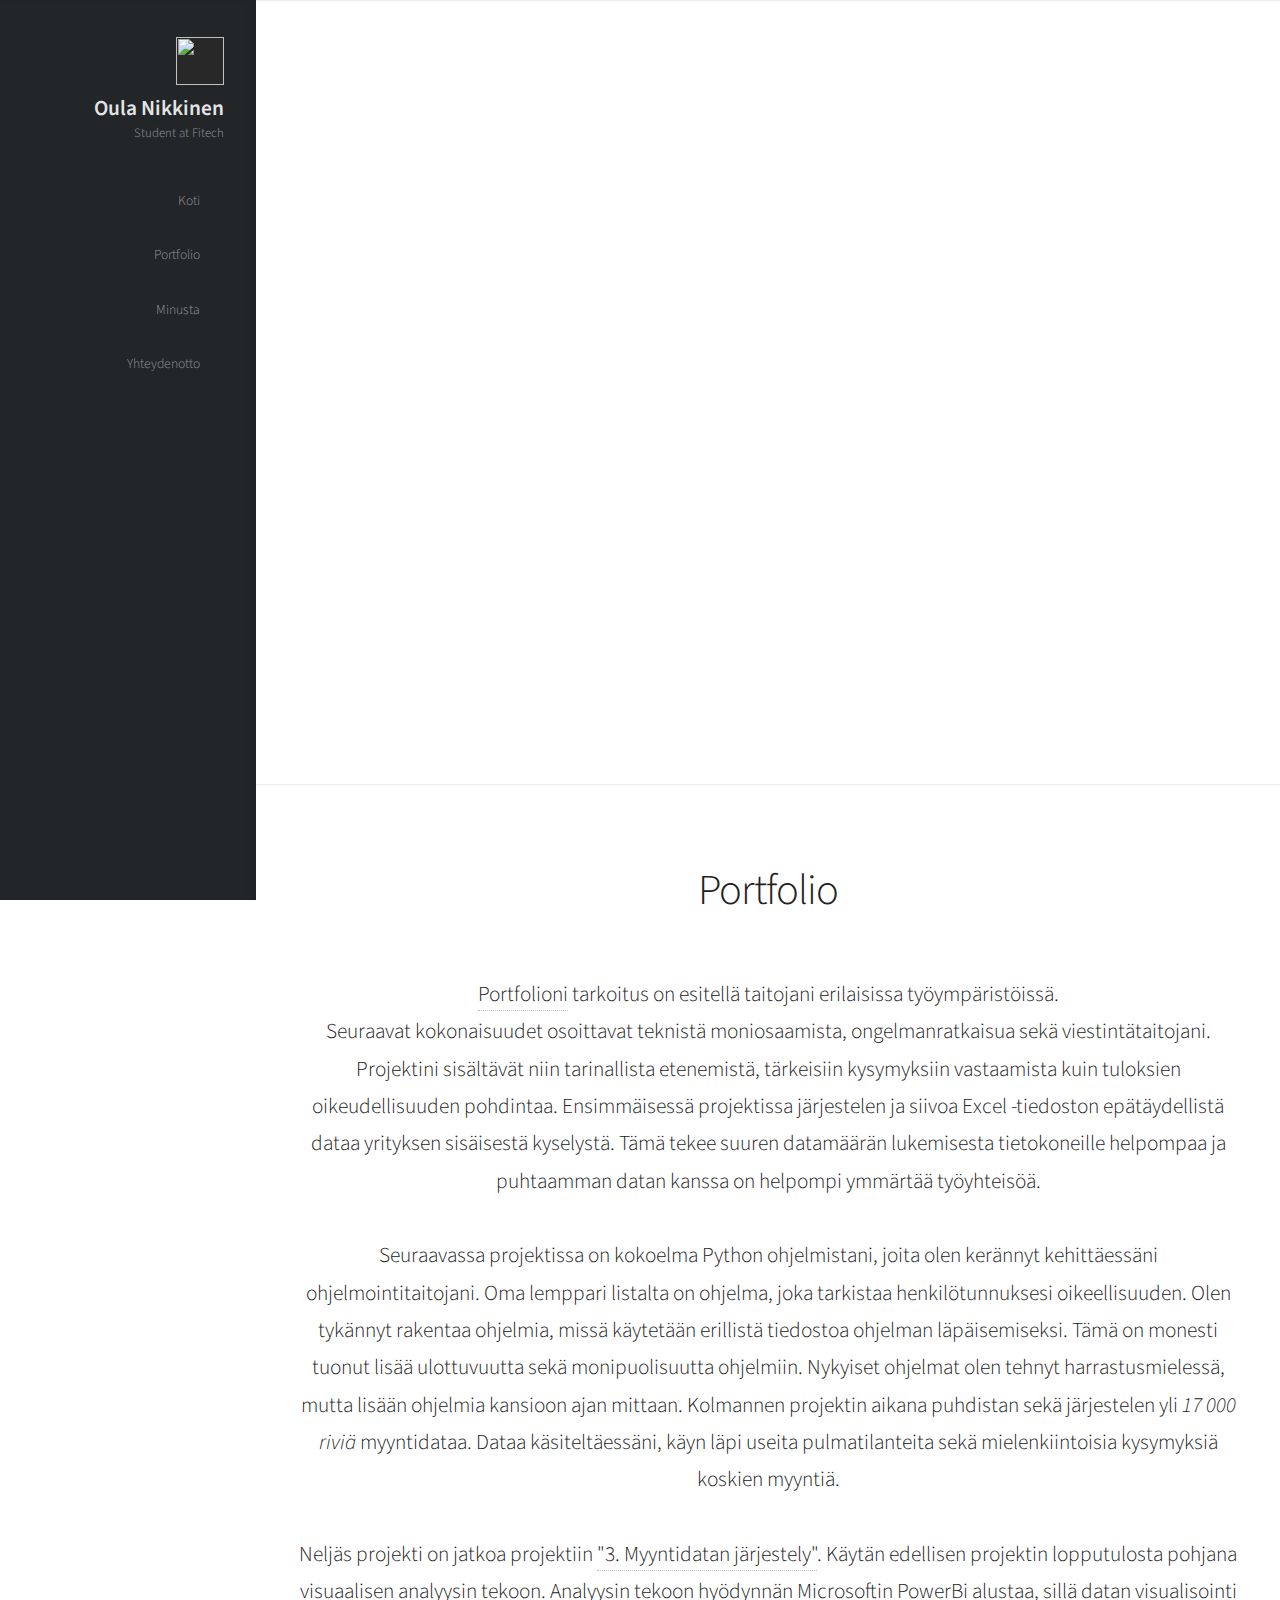
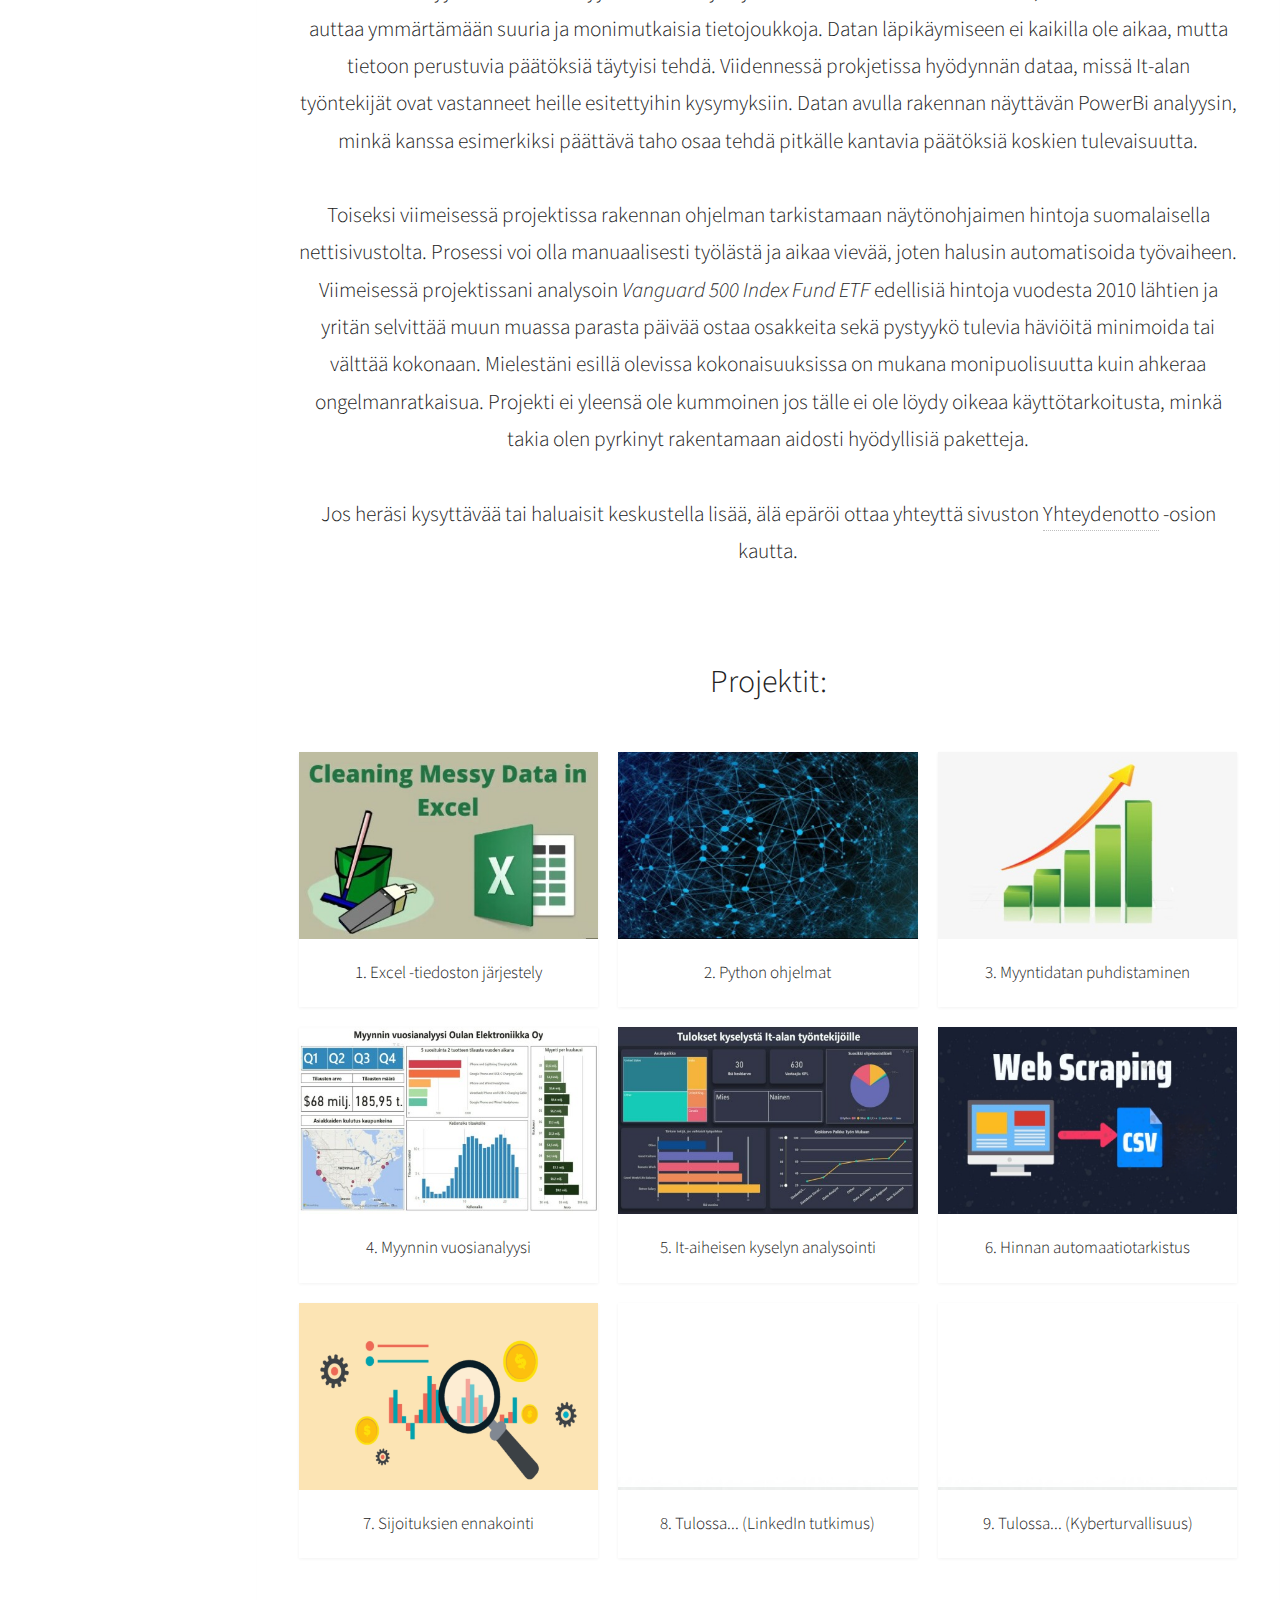
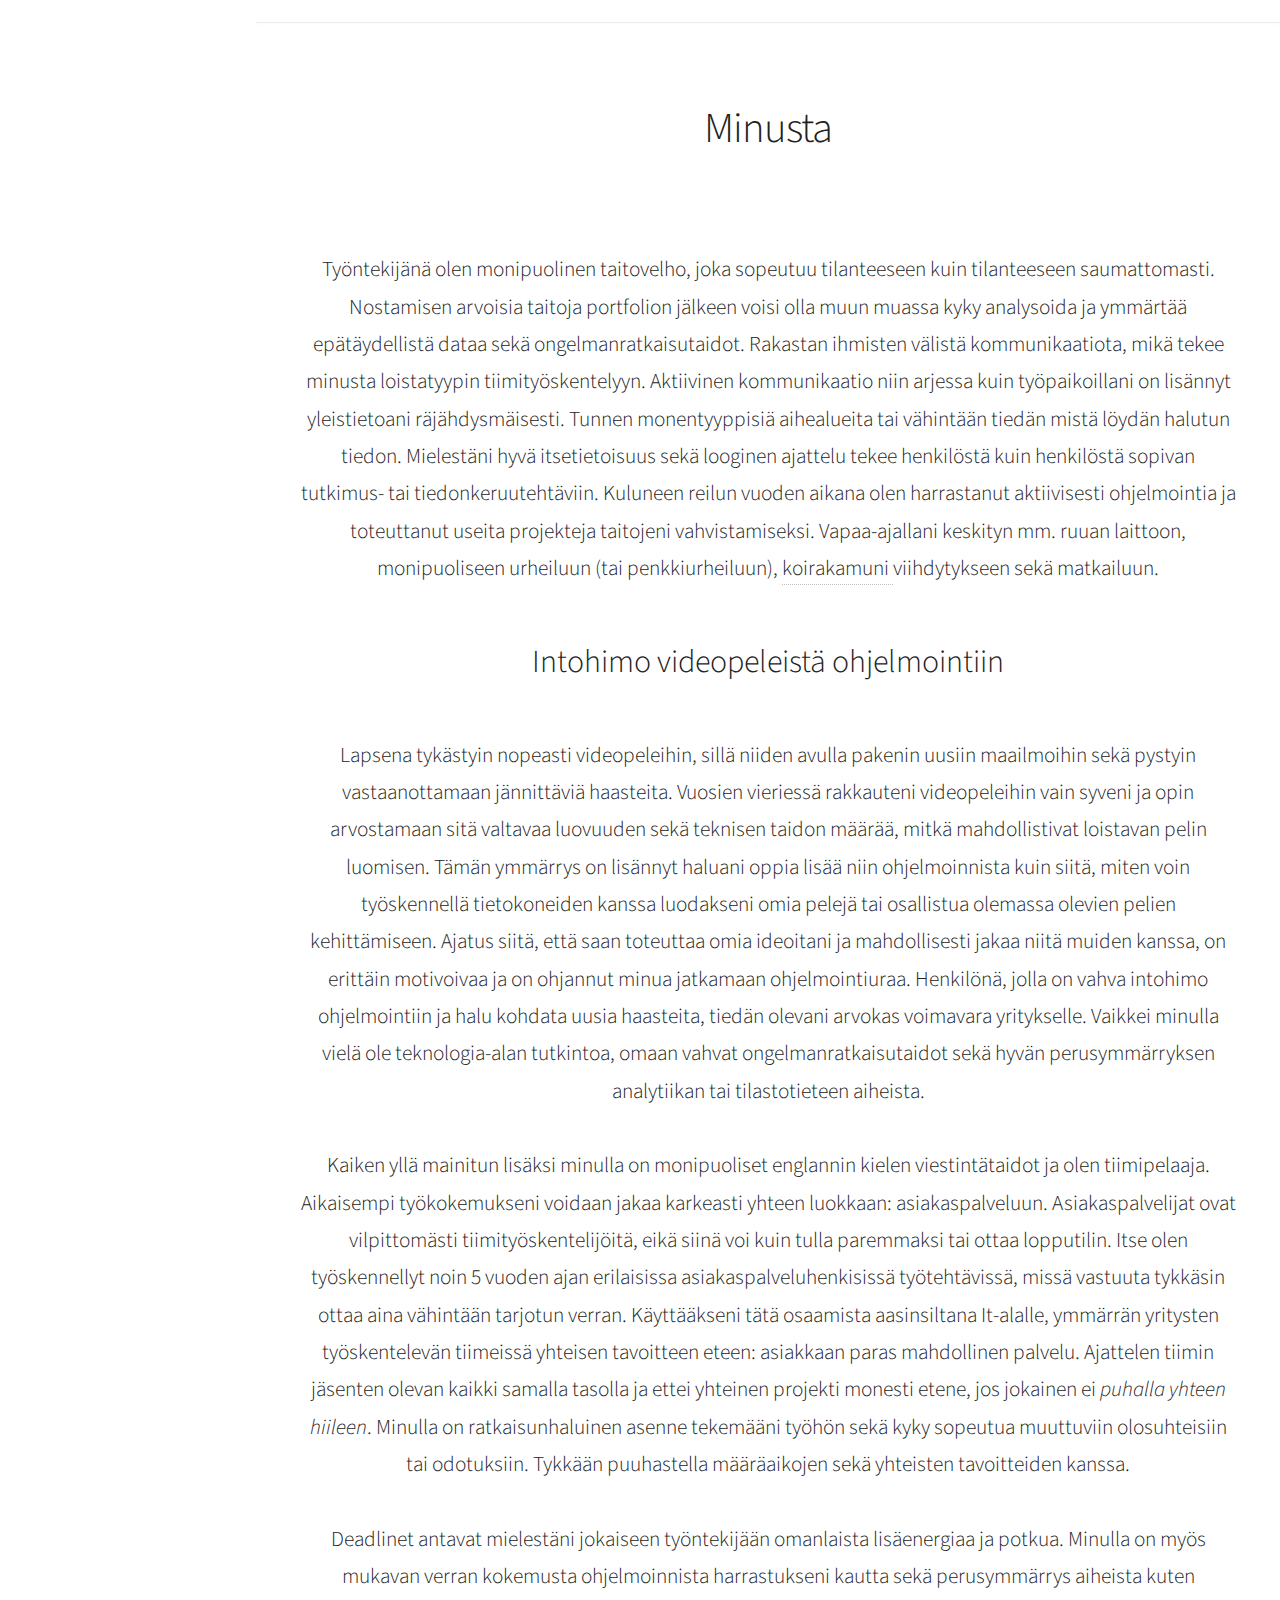
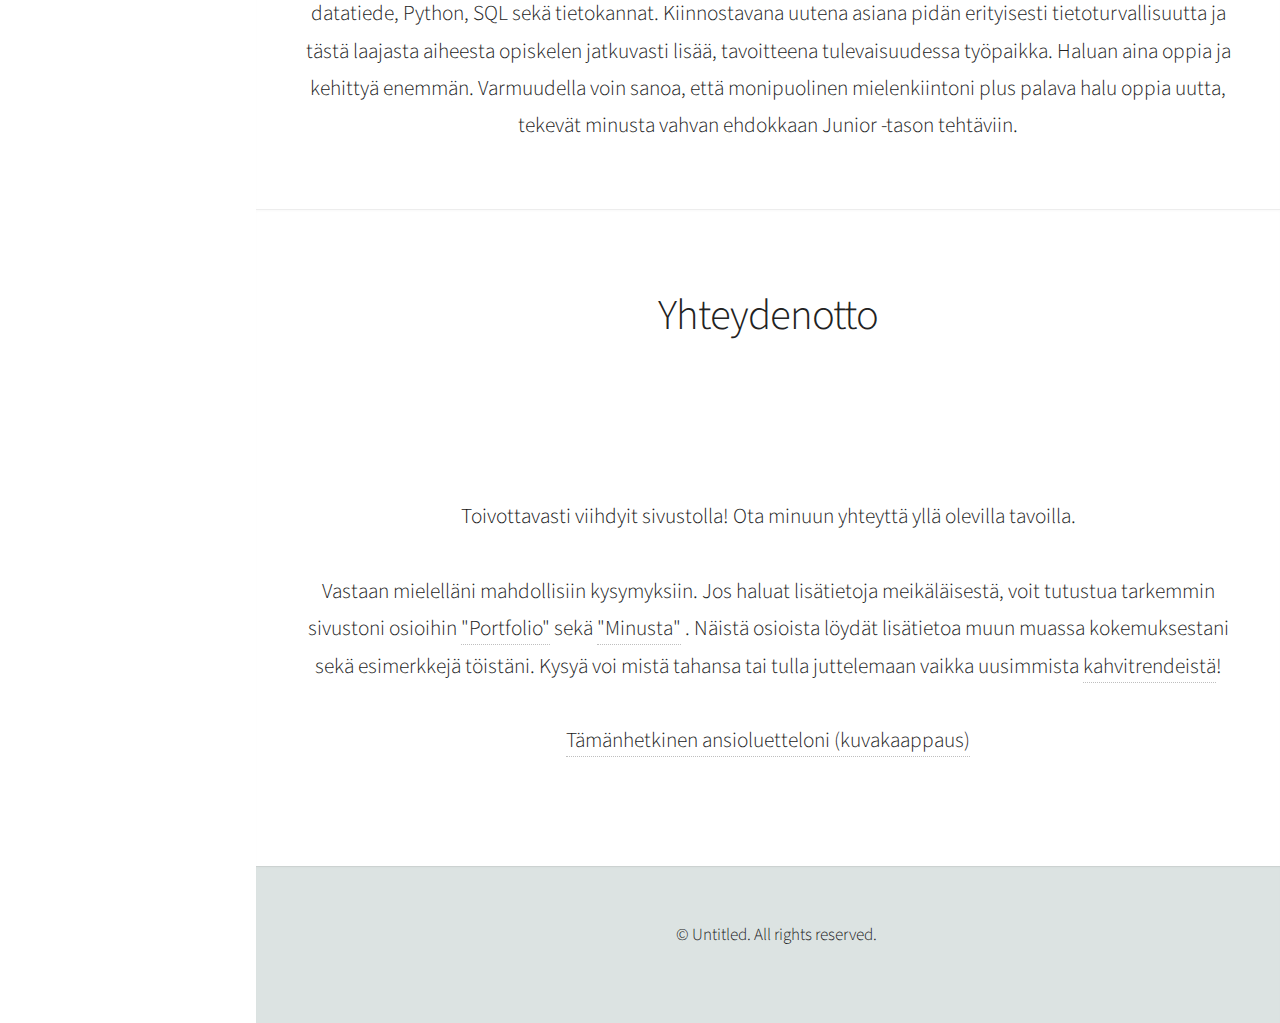
==== commit 8319255c: "update" ====
--- a/index.html
+++ b/index.html
@@ -176,7 +176,7 @@
 	
 											<div class="col-4 col-12-mobile">
 												<article class="item">
-													<a target="_blank" href="https://github.com/0ulis" class="image fit"><img src="images/blank.png" alt="" /></a>
+													<a target="_blank" href="https://github.com/0ulis" class="image fit"><img src="images/blank.jpg" alt="" /></a>
 													<header>
 														<a target="_blank" href="https://github.com/0ulis"><h3>8. Tulossa... (LinkedIn tutkimus) </h3></a>
 													</header>
@@ -185,7 +185,7 @@
 											
 											<div class="col-4 col-12-mobile">
 												<article class="item">
-													<a target="_blank" href="https://github.com/0ulis" class="image fit"><img src="images/blank.png" alt="" /></a>
+													<a target="_blank" href="https://github.com/0ulis" class="image fit"><img src="images/blank.jpg" alt="" /></a>
 													<header>
 														<a target="_blank" href="https://github.com/0ulis"><h3>9. Tulossa... (Kyberturvallisuus)</h3></a>
 													</header>
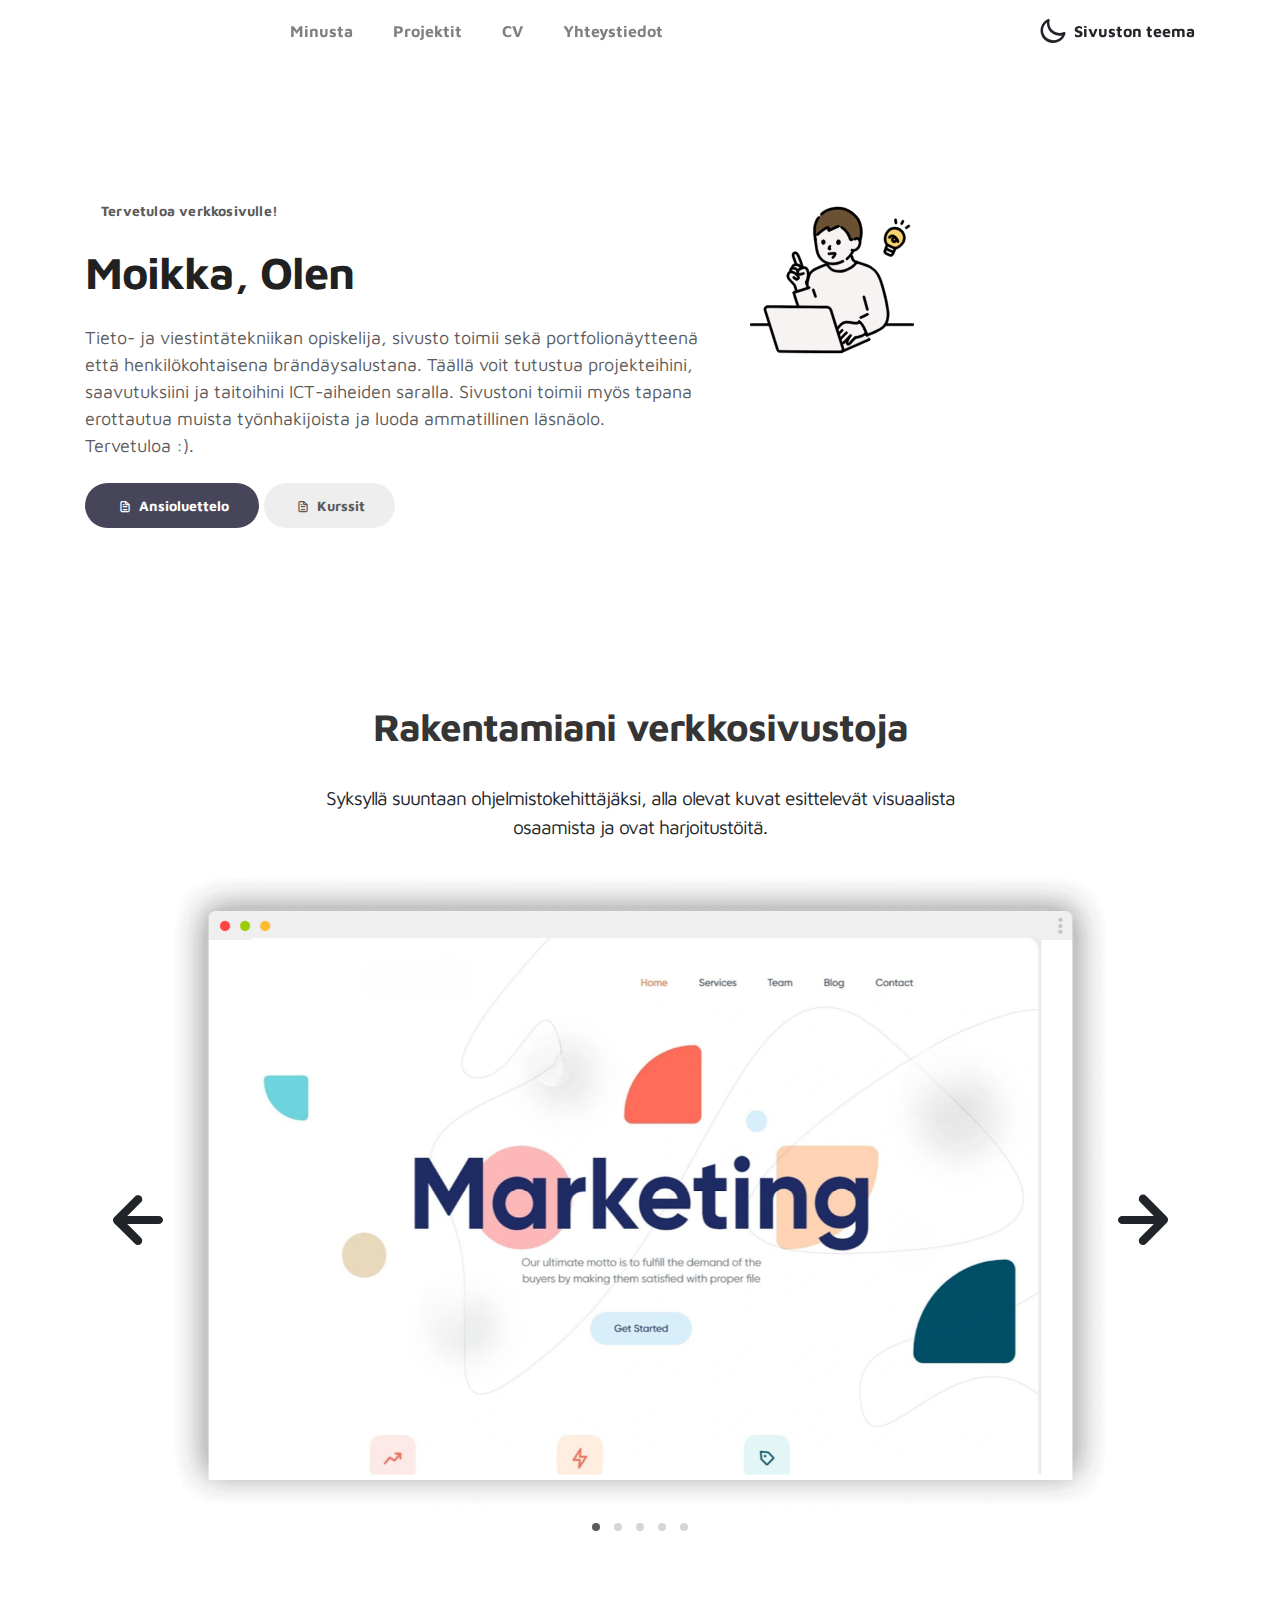
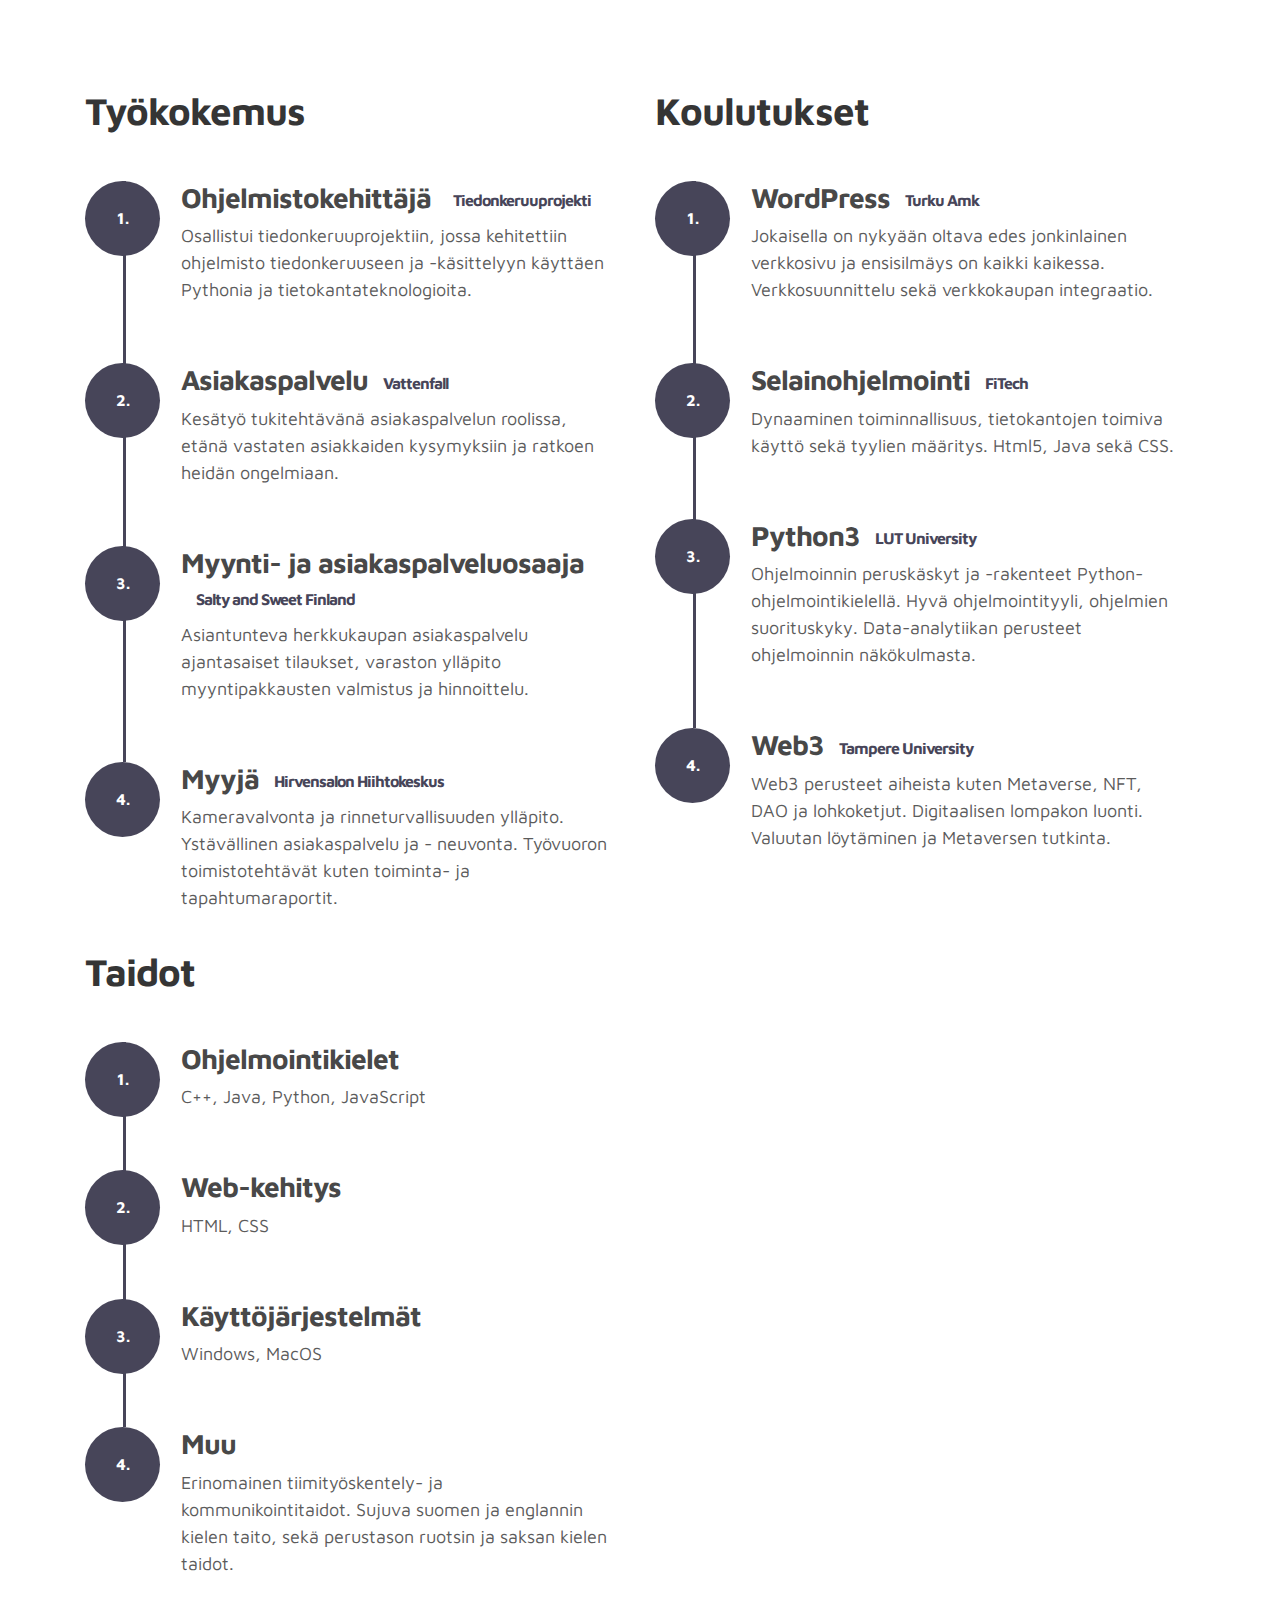
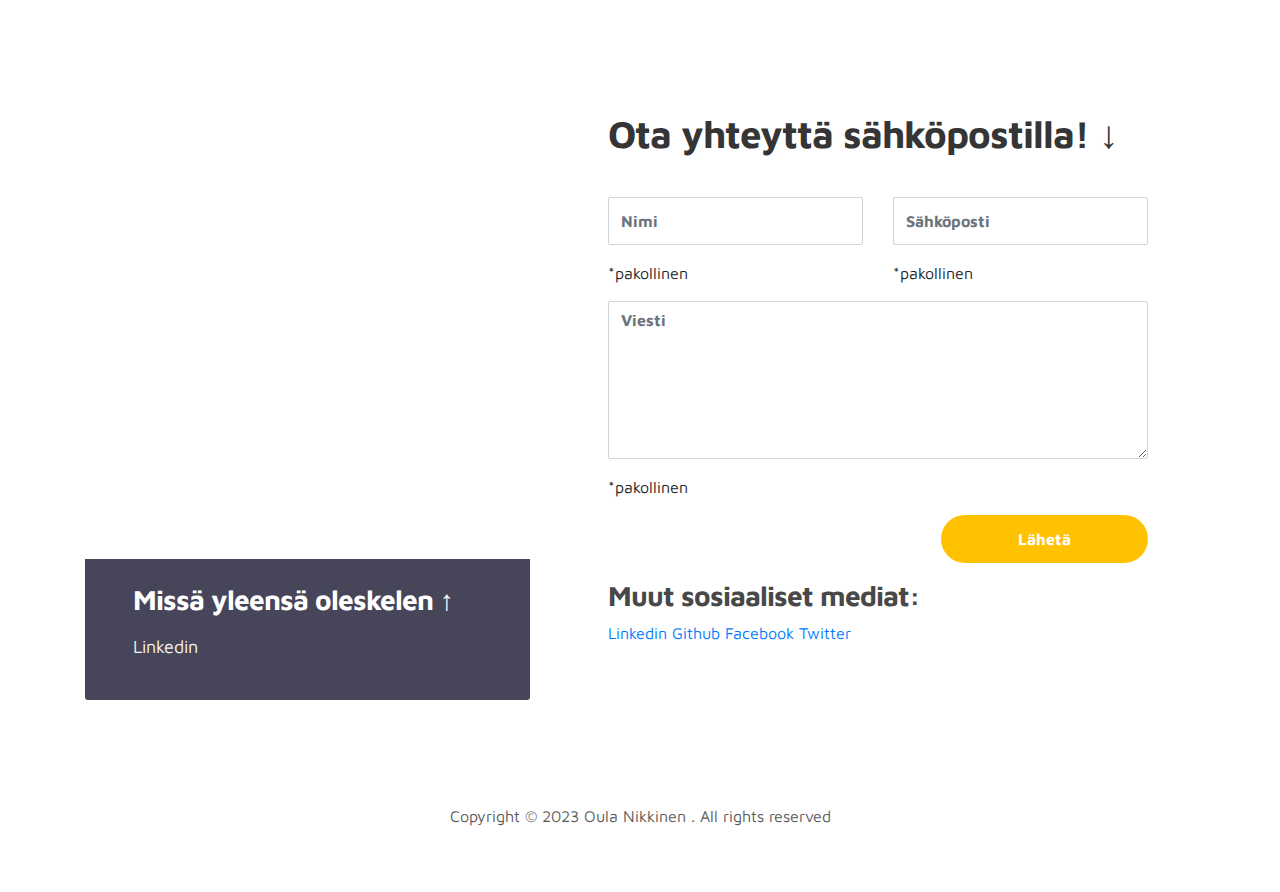
==== commit 18b3847d: "Add files via upload" ====
--- a/index.html
+++ b/index.html
@@ -1,319 +1,390 @@
-<!DOCTYPE HTML>
+<!doctype html>
+<html lang="en">
+  <!--ALKUTEKSTIT-->
+  <head>
+    <meta charset="utf-8">
+    <meta name="viewport" content="width=device-width, initial-scale=1, shrink-to-fit=no">
+    <meta name="description" content="">
+    <meta name="author" content="">
+
+    <title>Oula Nikkinen</title>
+
+    <link rel="stylesheet" href="css/bootstrap.min.css">
+    <link rel="stylesheet" href="css/unicons.css">
+    <link rel="stylesheet" href="css/owl.carousel.min.css">
+    <link rel="stylesheet" href="css/owl.theme.default.min.css">
+
+    <!-- MAIN STYLE -->
+    <link rel="stylesheet" href="css/tooplate-style.css">
+  </head>
+  <!--PAARUOKA-->
+  <body>
+
+    <!-- MENU -->
+    <nav class="navbar navbar-expand-sm navbar-light">
+      <div class="container">
+        <a href="index.html" class="nav-icon"> <!-- Icon link to frontpage -->
+          <script src="https://cdn.lordicon.com/ritcuqlt.js"></script>
+          <lord-icon src="https://cdn.lordicon.com/etqbfrgp.json" trigger="hover" colors="outline:#131432,primary:#b4b4b4,secondary:#848484,tertiary:#b26836,quaternary:#f4f19c" state="hover" style="width:90px;height:90px"></lord-icon>
+        </a>
+        <a class="navbar-brand" href="index.html"></a>
+    
+        <button class="navbar-toggler" type="button" data-toggle="collapse" data-target="#navbarNav" aria-controls="navbarNav" aria-expanded="false" aria-label="Toggle navigation">
+          <span class="navbar-toggler-icon"></span>
+          <span class="navbar-toggler-icon"></span>
+          <span class="navbar-toggler-icon"></span>
+        </button>
+    
+        <div class="collapse navbar-collapse" id="navbarNav">
+          <ul class="navbar-nav mx-auto">
+            <li class="nav-item">
+              <a href="index.html#Minusta" class="nav-link"><span data-hover="Minusta">Minusta</span></a>
+            </li>
+            <li class="nav-item">
+              <a href="portfolio.html" class="nav-link"><span data-hover="Projektit">Projektit</span></a>
+            </li>
+            <li class="nav-item">
+              <a href="index.html#CV" class="nav-link"><span data-hover="CV">CV</span></a>
+            </li>
+            <li class="nav-item">
+              <a href="index.html#Yhteystiedot" class="nav-link"><span data-hover="Yhteystiedot">Yhteystiedot</span></a>
+            </li>
+          </ul>
+    
+          <ul class="navbar-nav ml-lg-auto">
+            <div class="ml-lg-4">
+              <div class="color-mode d-lg-flex justify-content-center align-items-center">
+                <i class="color-mode-icon"></i>
+                Sivuston teema
+              </div>
+            </div>
+          </ul>
+        </div>
+      </div>
+    </nav>
+    
+    <!-- Minusta -->
+    <section class="Minusta full-screen d-lg-flex justify-content-center align-items-center" id="Minusta">
+        <div class="container">
+          <div class="row">
+            <div class="col-lg-7 col-md-12 col-12 d-flex align-items-center">
+              <div class="Minusta-text">
+                <small class="small-text">Tervetuloa <span class="mobile-block">verkkosivulle!</span></small>
+                <h1 class="animated animated-text">
+                  <span class="mr-2">Moikka, Olen </span>
+                  <div class="animated-info">
+                    <span class="animated-item">Oula Nikkinen</span>
+                    <span class="animated-item">Ict opiskelija</span>
+                    <span class="animated-item">Kehittäjä</span>
+                  </div>
+                </h1>
+                <p>
+                  Tieto- ja viestintätekniikan opiskelija, sivusto toimii sekä portfolionäytteenä että henkilökohtaisena
+                  brändäysalustana. Täällä voit tutustua projekteihini, saavutuksiini ja taitoihini ICT-aiheiden saralla.
+                  Sivustoni toimii myös tapana erottautua muista työnhakijoista ja luoda ammatillinen läsnäolo. <br>
+                  Tervetuloa :).
+                </p>
+                <div class="custom-btn-group mt-4">
+                  <a href="images/project/oula_nikkinen_cv.pdf" target="_blank" class="btn custom-btn custom-btn-bg custom-btn-link">
+                    <i class='uil uil-file-alt'></i> Ansioluettelo
+                  </a>
+                  <!--<a href="#Yhteystiedot" class="btn mr-lg-2 custom-btn"></a>-->
+                  <a href="images/project/Kurssisuoritukset Oula Nikkinen.pdf" target="_blank" class="btn custom-btn">
+                    <i class='uil uil-file-alt'></i> Kurssit
+                  </a>
+                </div>
+              </div>
+            </div>
+            <div class="col-lg-5 col-md-12 col-12">
+              <div class="Minusta-image svg">
+                <img src="images/undraw/undraw_software_engineer_lvl5.svg" class="img-fluid" alt="svg image">
+              </div>
+            </div>
+          </div>
+        </div>
+    </section>      
+
+    <!-- PROJEKTIT -->
+    <section class="project py-5" id="project">
+      <div class="container">
+    
+        <div class="row">
+          <div class="col-lg-11 text-center mx-auto col-12">
+    
+            <div class="col-lg-8 mx-auto">
+              <h2>Rakentamiani verkkosivustoja</h2><br>
+              <h4><small> Syksyllä suuntaan ohjelmistokehittäjäksi, alla olevat kuvat esittelevät visuaalista osaamista ja ovat harjoitustöitä.</small></h4>
+            </div>
+    
+            <div class="owl-carousel owl-theme">
+              <div class="item">
+                <div class="project-info">
+                  <img src="images/project/project-image01.png" class="img-fluid" alt="project image">
+                </div>
+              </div>
+    
+              <div class="item">
+                <div class="project-info">
+                  <img src="images/project/project-image02.png" class="img-fluid" alt="project image">
+                </div>
+              </div>
+    
+              <div class="item">
+                <div class="project-info">
+                  <img src="images/project/project-image03.png" class="img-fluid" alt="project image">
+                </div>
+              </div>
+    
+              <div class="item">
+                <div class="project-info">
+                  <img src="images/project/project-image04.png" class="img-fluid" alt="project image">
+                </div>
+              </div>
+    
+              <div class="item">
+                <div class="project-info">
+                  <img src="images/project/project-image05.png" class="img-fluid" alt="project image">
+                </div>
+              </div>
+            </div>
+    
+          </div>
+        </div>
+      </div>
+    </section>
+    
+
+    <!-- ANSIOLUETTELO -->
+    <section class="CV py-5 d-lg-flex justify-content-center align-items-center" id="CV">
+      <div class="container">
+        <div class="row">
+          <div class="col-lg-6 col-12">
+            <h2 class="mb-4">Työkokemus</h2>
+            <div class="timeline">
+              <div class="timeline-wrapper">
+                <div class="timeline-yr">
+                  <span>1.</span>
+                </div>
+                <div class="timeline-info">
+                  <h3><span>Ohjelmistokehittäjä </span><small>Tiedonkeruuprojekti</small></h3>
+                  <p>Osallistui tiedonkeruuprojektiin, jossa kehitettiin ohjelmisto tiedonkeruuseen ja -käsittelyyn käyttäen Pythonia ja tietokantateknologioita.</p>
+                </div>
+              </div>
+              <div class="timeline-wrapper">
+                <div class="timeline-yr">
+                  <span>2.</span>
+                </div>
+                <div class="timeline-info">
+                  <h3><span>Asiakaspalvelu</span><small>Vattenfall</small></h3>
+                  <p>Kesätyö tukitehtävänä asiakaspalvelun roolissa, etänä vastaten asiakkaiden kysymyksiin ja ratkoen heidän ongelmiaan.</p>
+                </div>
+              </div>
+              <div class="timeline-wrapper">
+                <div class="timeline-yr">
+                  <span>3.</span>
+                </div>
+                <div class="timeline-info">
+                  <h3><span>Myynti- ja asiakaspalveluosaaja</span><small>Salty and Sweet Finland</small></h3>
+                  <p>Asiantunteva herkkukaupan asiakaspalvelu ajantasaiset tilaukset, varaston ylläpito myyntipakkausten valmistus ja hinnoittelu.</p>
+                </div>
+              </div>
+              <div class="timeline-wrapper">
+                <div class="timeline-yr">
+                  <span>4.</span>
+                </div>
+                <div class="timeline-info">
+                  <h3><span>Myyjä<small>Hirvensalon Hiihtokeskus</small></h3>
+                  <p>Kameravalvonta ja rinneturvallisuuden ylläpito. Ystävällinen asiakaspalvelu ja - neuvonta. Työvuoron toimistotehtävät kuten toiminta- ja tapahtumaraportit.</p>
+                </div>
+              </div>
+            </div>
+          </div>
+    
+          <div class="col-lg-6 col-12">
+            <h2 class="mb-4 mobile-mt-2">Koulutukset</h2>
+            <div class="timeline">
+                <div class="timeline-wrapper">
+                    <div class="timeline-yr">
+                        <span>1.</span>
+                    </div>
+                    <div class="timeline-info">
+                        <h3><span>WordPress</span><small>Turku Amk</small></h3>
+                        <p>Jokaisella on nykyään oltava edes jonkinlainen verkkosivu ja ensisilmäys on kaikki kaikessa. Verkkosuunnittelu sekä verkkokaupan integraatio.</p>
+                    </div>
+                </div>
+                <div class="timeline-wrapper">
+                    <div class="timeline-yr">
+                        <span>2.</span>
+                    </div>
+                    <div class="timeline-info">
+                        <h3><span>Selainohjelmointi</span><small>FiTech</small></h3>
+                        <p>Dynaaminen toiminnallisuus, tietokantojen toimiva käyttö sekä tyylien määritys. Html5, Java sekä CSS.</p>
+                    </div>
+                </div>
+                <div class="timeline-wrapper">
+                    <div class="timeline-yr">
+                        <span>3.</span>
+                    </div>
+                    <div class="timeline-info">
+                        <h3><span>Python3</span><small>LUT University</small></h3>
+                        <p>Ohjelmoinnin peruskäskyt ja -rakenteet Python-ohjelmointikielellä. Hyvä ohjelmointityyli, ohjelmien suorituskyky. Data-analytiikan perusteet ohjelmoinnin näkökulmasta.</p>
+                    </div>
+                </div>
+                <div class="timeline-wrapper">
+                    <div class="timeline-yr">
+                        <span>4.</span>
+                    </div>
+                    <div class="timeline-info">
+                        <h3><span>Web3</span><small>Tampere University</small></h3>
+                        <p>Web3 perusteet aiheista kuten Metaverse, NFT, DAO ja lohkoketjut. Digitaalisen lompakon luonti. Valuutan löytäminen ja Metaversen tutkinta.</p>
+                    </div>
+                </div>
+            </div>
+          </div>
+        
+                
+          <div class="col-lg-6 col-12">
+            <h2 class="mb-4">Taidot</h2>
+            <div class="timeline">
+                <div class="timeline-wrapper">
+                    <div class="timeline-yr">
+                        <span>1.</span>
+                    </div>
+                    <div class="timeline-info">
+                        <h3><span>Ohjelmointikielet</span><small></small></h3>
+                        <p>C++, Java, Python, JavaScript</p>
+                    </div>
+                </div>
+                <div class="timeline-wrapper">
+                    <div class="timeline-yr">
+                        <span>2.</span>
+                    </div>
+                    <div class="timeline-info">
+                        <h3><span>Web-kehitys</span><small></small></h3>
+                        <p>HTML, CSS</p>
+                    </div>
+                </div>
+                <div class="timeline-wrapper">
+                    <div class="timeline-yr">
+                        <span>3.</span>
+                    </div>
+                    <div class="timeline-info">
+                        <h3><span>Käyttöjärjestelmät</span><small></small></h3>
+                        <p>Windows, MacOS</p>
+                    </div>
+                </div>
+                <div class="timeline-wrapper">
+                    <div class="timeline-yr">
+                        <span>4.</span>
+                    </div>
+                    <div class="timeline-info">
+                        <h3><span>Muu</span><small></small></h3>
+                        <p>Erinomainen tiimityöskentely- ja kommunikointitaidot. Sujuva suomen ja englannin kielen taito, sekä perustason ruotsin ja saksan kielen taidot.</p>
+                    </div>
+                </div>
+            </div>
+          </div>
+        </div>
+      </div>
+    </section>
+      
+    
+    <!-- YHTEYSTIEDOT -->
+    <section class="Yhteystiedot py-5" id="Yhteystiedot">
+      <div class="container">
+        <div class="row">
+          <div class="col-lg-5 mr-lg-5 col-12">
+            <div class="google-map w-100">
+              <iframe src="https://www.google.com/maps/embed?pb=!1m14!1m12!1m3!1d19083.519071866824!2d22.275247740167067!3d60.45090447415574!2m3!1f0!2f0!3f0!3m2!1i1024!2i768!4f13.1!5e0!3m2!1sfi!2sfi!4v1678722863896!5m2!1sfi!2sfi" width="600" height="450" style="border:0;" allowfullscreen="" loading="lazy" referrerpolicy="no-referrer-when-downgrade"></iframe>
+            </div>
+            <div class="contact-info d-flex justify-content-between align-items-center py-4 px-lg-5">
+              <div class="contact-info-item">
+                <h3 class="mb-3 text-white">Missä yleensä oleskelen ↑</h3>
+                <!--<p><a href="mailto:oula.nikkinen@gmail.com">oula.nikkinen@gmail.com</a></p>-->
+                <p><a href="https://www.linkedin.com/in/oulanikkinen/">Linkedin</a></p> 
+              </div>
+            </div>
+          </div>
+    
+          <div class="col-lg-6 col-12">
+            <div class="contact-form">
+              <h2 class="mb-4">Ota yhteyttä sähköpostilla! ↓</h2>
+    
+              <form action="https://formspree.io/f/xwkjwdlp" method="POST">
+                <div class="row">
+                  <div class="col-lg-6 col-12">
+                    <input type="text" class="form-control" name="name" placeholder="Nimi" id="name" required>
+                    *pakollinen
+                  </div>
+    
+                  <div class="col-lg-6 col-12">
+                    <input type="email" class="form-control" name="email" placeholder="Sähköposti" id="email" required>
+                    *pakollinen
+                  </div>
+    
+                  <div class="col-12">
+                    <textarea name="message" rows="6" class="form-control" id="Message" required placeholder="Viesti"></textarea>
+                    *pakollinen
+                  </div>
+                  <!--<div>
+                    <label>Lataa haluamasi documentti:</label>
+                    <input type="file" name="file" required="">
+                  </div>-->
+    
+                  <div class="ml-lg-auto col-lg-5 col-12">
+                    <input type="submit" class="form-control submit-btn" value="Lähetä">
+                  </div>
+                </div>
+              </form>
+    
+              <section>
+                <div>
+                  <h3> Muut sosiaaliset mediat:</h3>
+                  <a target="_blank" href="https://www.linkedin.com/in/oulanikkinen/" >Linkedin</a>
+                  <a target="_blank" href="https://github.com/0ulis">Github</span></a>
+                  <a target="_blank" href="https://www.facebook.com/profile.php?id=100009151721660">Facebook</span></a>
+                  <a target="_blank" href="https://twitter.com/NikkinenOula">Twitter</span></a>
+                </div>
+              </section>
+
+            </div>
+          </div>
+        </div>
+      </div>
+    </section>
+
+    <!-- ALATEKSTI -->
+     <footer class="footer py-5">
+          <div class="container">
+               <div class="row">
+
+                    <div class="col-lg-12 col-12">                                
+                        <p class="copyright-text text-center">Copyright &copy; 2023 Oula Nikkinen . All rights reserved</p>
+                    </div>
+                    
+               </div>
+          </div>
+     </footer>
+
+     <!--LOPPUTEKSTIT-->
+    <section>
+      <script src="js/jquery-3.3.1.min.js"></script>
+      <script src="js/popper.min.js"></script>
+      <script src="js/bootstrap.min.js"></script>
+      <script src="js/Headroom.js"></script>
+      <script src="js/jQuery.headroom.js"></script>
+      <script src="js/owl.carousel.min.js"></script>
+      <script src="js/smoothscroll.js"></script>
+      <script src="js/custom.js"></script>
+    </section>
+
+  </body>
+</html>
 <!--
-	
-	Free for personal and commercial use under the CCA 3.0 license (html5up.net/license)
--->
-<html>
-	<head>
-		<title>Oula Nikkinen</title>
-		<meta charset="utf-8" />
-		<meta name="viewport" content="width=device-width, initial-scale=1, user-scalable=no" />
-		<link rel="stylesheet" href="assets/css/main.css" />
-	</head>
-	<body class="is-preload">
-
-		<!-- Header -->
-			<div id="header">
-
-				<div class="top">
-
-					<!-- Logo -->
-						<div id="logo">
-							<span class="image avatar48"><img src="images/naama.jpg" alt="" /></span>
-							<h1 id="title">Oula Nikkinen</h1>
-							<p>Student at Fitech</p>
-						</div>
-
-					<!-- Nav -->
-						<nav id="nav">
-							<ul>
-								<li><a href="#top" id="top-link"><span class="icon solid fa-home">Koti</span></a></li>
-								<li><a href="#portfolio" id="portfolio-link"><span class="icon solid fa-th">Portfolio</span></a></li>
-								<li><a href="#about" id="about-link"><span class="icon solid fa-user">Minusta</span></a></li>
-								<li><a href="#contact" id="contact-link"><span class="icon solid fa-envelope">Yhteydenotto</span></a></li>
-							</ul>
-						</nav>
-
-				</div>
-
-				<div class="bottom">
-
-					<!-- Social Icons -->
-						<ul class="icons">
-							<li><a target="_blank" href="mailto:oula.nikkinen@gmail.com" class="icon solid fa-envelope"><span class="label">Email</span></a></li>
-							<li><a target="_blank" href="https://www.linkedin.com/in/oulanikkinen/" class="icon brands fa-linkedin"><span class="label">linkedin</span></a></li>
-							<li><a target="_blank" href="https://github.com/0ulis" class="icon brands fa-github"><span class="label">Github</span></a></li>
-							<li><a target="_blank" href="https://www.facebook.com/profile.php?id=100009151721660" class="icon brands fa-facebook-f"><span class="label">Facebook</span></a></li>
-							<li><a target="_blank" href="https://twitter.com/NikkinenOula" class="icon brands fa-twitter"><span class="label">Twitter</span></a></li>
-						</ul>
-
-				</div>
-
-			</div>
-
-		<!-- Main -->
-			<div id="main">
-
-				<!-- Intro -->
-					<section id="top" class="one dark cover">
-						<div class="container">
-							<header>
-								<h1 class="alt"> </h1>
-								<h2>Tervetuloa sivustolle! Nimeni on 
-								<a target="_blank" href="https://www.linkedin.com/in/oulanikkinen/">Oula Nikkinen</a>
-								ja
-								<br> 
-								olen teknologiasta kiinnostunut moniosaaja.
-								</h2> 
-								<br><h3>
-								Tällä sivustolla pääset tutustumaan pintapuolisesti minuun niin työntekijänä kuin henkilönäkin. 
-								Portfolio -osiosta löydät esimerkkejä työnjäljestäni muun muassa ohjelmoinnin, tietojenkäsittelyn sekä kaavioiden parissa. Sivuston lopussa on muutamia tapoja löytää minut internetissä.
-								Mahtavaa, että löysit tänne!
-								</h3>
-							</header>							
-						</div>
-					</section>
-
-				<!-- Portfolio -->
-					<section id="portfolio" class="two">
-						<div class="container">
-
-							<header>
-								<h2>Portfolio</h2>
-							</header>
-
-							<p> <a target="_blank" href="https://github.com/0ulis">Portfolioni</a> 
-								tarkoitus on esitellä taitojani erilaisissa työympäristöissä.
-								<br>Seuraavat kokonaisuudet osoittavat teknistä moniosaamista, ongelmanratkaisua sekä viestintätaitojani.
-								Projektini sisältävät niin tarinallista etenemistä, tärkeisiin kysymyksiin vastaamista kuin tuloksien oikeudellisuuden pohdintaa.
-								Ensimmäisessä projektissa järjestelen ja siivoa Excel -tiedoston epätäydellistä dataa yrityksen sisäisestä kyselystä. Tämä tekee suuren datamäärän lukemisesta tietokoneille helpompaa ja puhtaamman datan kanssa on helpompi ymmärtää työyhteisöä.
-								<br><br>
-								Seuraavassa projektissa on kokoelma Python ohjelmistani, joita olen kerännyt kehittäessäni ohjelmointitaitojani. Oma lemppari listalta on ohjelma, joka tarkistaa henkilötunnuksesi oikeellisuuden. Olen tykännyt rakentaa ohjelmia, missä käytetään erillistä tiedostoa ohjelman läpäisemiseksi. Tämä on monesti tuonut lisää ulottuvuutta sekä monipuolisuutta ohjelmiin. Nykyiset ohjelmat olen tehnyt harrastusmielessä, mutta lisään ohjelmia kansioon ajan mittaan.								
-								Kolmannen projektin aikana puhdistan sekä järjestelen yli <em>17 000 riviä</em> myyntidataa. Dataa käsiteltäessäni, käyn läpi useita pulmatilanteita sekä mielenkiintoisia kysymyksiä koskien myyntiä.								
-								<br><br>
-								Neljäs projekti on jatkoa projektiin
-								<a target="_blank" href="https://github.com/0ulis/.csv-myyntitietojen-analysointi/blob/main/Myynti_Data_Analysointi_Projekti/Script1%20-%20Myynnin_Analysointi/Koodi1%20-%20Myynnin_Analysointi.ipynb">"3. Myyntidatan järjestely"</a>. 								
-								Käytän edellisen projektin lopputulosta pohjana visuaalisen analyysin tekoon. Analyysin tekoon hyödynnän Microsoftin PowerBi alustaa, sillä datan visualisointi auttaa ymmärtämään suuria ja monimutkaisia tietojoukkoja. 								
-								Datan läpikäymiseen ei kaikilla ole aikaa, mutta tietoon perustuvia päätöksiä täytyisi tehdä.								
-								Viidennessä prokjetissa hyödynnän dataa, missä It-alan työntekijät ovat vastanneet heille esitettyihin kysymyksiin. 								
-								Datan avulla rakennan näyttävän PowerBi analyysin, minkä kanssa esimerkiksi päättävä taho osaa tehdä pitkälle kantavia päätöksiä koskien tulevaisuutta.
-								<br><br>
-								Toiseksi viimeisessä projektissa rakennan ohjelman tarkistamaan näytönohjaimen hintoja suomalaisella nettisivustolta. Prosessi voi olla manuaalisesti työlästä ja aikaa vievää, joten halusin automatisoida työvaiheen.								
-								Viimeisessä projektissani analysoin <em>Vanguard 500 Index Fund ETF</em> edellisiä hintoja vuodesta 2010 lähtien ja yritän selvittää muun muassa parasta päivää ostaa osakkeita sekä pystyykö tulevia häviöitä minimoida tai välttää kokonaan.								
-								Mielestäni esillä olevissa kokonaisuuksissa on mukana monipuolisuutta kuin ahkeraa ongelmanratkaisua. Projekti ei yleensä ole kummoinen jos tälle ei ole löydy oikeaa käyttötarkoitusta, minkä takia olen pyrkinyt rakentamaan aidosti hyödyllisiä paketteja.
-								<br><br>
-								Jos heräsi kysyttävää tai haluaisit keskustella lisää, älä epäröi ottaa yhteyttä sivuston 
-								<a href="#contact" id="contact-link"><span>Yhteydenotto</span></a> -osion kautta.</p>
-								<br><h3>
-								Projektit:
-								</h3><br>
-								 
-								<div class="row">
-									<div class="col-4 col-12-mobile">
-										<article class="item">
-											<a target="_blank" href="https://github.com/0ulis/Excel-tiedoston-jaerjestely/blob/main/Data_Muokkaus_Projekti/Koodi1%20-%20Data_Muokkaus_Projekti.ipynb" class="image fit"><img src="images/excel.jpg" alt="" /></a>
-											<header>
-												<a target="_blank" href="https://github.com/0ulis/Excel-tiedoston-jaerjestely/blob/main/Data_Muokkaus_Projekti/Koodi1%20-%20Data_Muokkaus_Projekti.ipynb" ><h3>1. Excel -tiedoston järjestely</h3></a>
-											</header>
-										</article>
-									</div>
-	
-									<div class="col-4 col-12-mobile">
-										<article class="item">
-											<a target="_blank" href="https://github.com/0ulis/Python-ohjelmat/tree/main/Pythonic_Adventures" class="image fit"><img src="images/Pythonic_world.jpg" alt="" /></a>
-											<header>
-												<a target="_blank" href="https://github.com/0ulis/Python-ohjelmat/tree/main/Pythonic_Adventures"><h3>2. Python ohjelmat</h3></a>
-											</header>
-										</article>
-									</div>
-	
-									<div class="col-4 col-12-mobile">
-										<article class="item">
-											<a target="_blank" href="https://github.com/0ulis/Myyntidatan-puhdistaminen/blob/main/Myynti_Data_Analysointi_Projekti/Script1%20-%20Myynnin_Analysointi/Koodi1%20-%20Myynnin_Analysointi.ipynb" class="image fit"><img src="images/sales.jpg" alt="" /></a>
-											<header>
-												<a target="_blank" href="https://github.com/0ulis/Myyntidatan-puhdistaminen/blob/main/Myynti_Data_Analysointi_Projekti/Script1%20-%20Myynnin_Analysointi/Koodi1%20-%20Myynnin_Analysointi.ipynb"><h3>3. Myyntidatan puhdistaminen</h3></a>
-											</header>
-										</article>
-									</div>
-	
-									<div class="row">
-										<div class="col-4 col-12-mobile">
-											<article class="item">
-												<a target="_blank" href="https://github.com/0ulis/Myynnin-vuosianalyysi/blob/main/Myynin%20vuosianalyysi%20projekti/Myynnin%20Vuosianalyysi.pbix" class="image fit"><img src="images/esikatselukuva2.2.jpg" alt="" /></a>
-												<header>
-													<a target="_blank" href="https://github.com/0ulis/Myynnin-vuosianalyysi/blob/main/Myynin%20vuosianalyysi%20projekti/Myynnin%20Vuosianalyysi.pbix"><h3>4. Myynnin vuosianalyysi</h3></a>
-												</header>
-											</article>
-										</div>
-	
-										<div class="col-4 col-12-mobile">
-											<article class="item">
-												<a target="_blank" href="https://github.com/0ulis/It-aiheisen-kyselyn-analysointi/blob/main/Tulokset%20kyselyst%C3%A4%20It-alan%20ty%C3%B6ntekij%C3%B6ille/Tulokset%20kyselyst%C3%A4%20It-alan%20ty%C3%B6ntekij%C3%B6ille.pbix" class="image fit"><img src="images/esikatselukuva2.jpg" alt="" /></a>
-												<header>
-													<a target="_blank" href="https://github.com/0ulis/It-aiheisen-kyselyn-analysointi/blob/main/Tulokset%20kyselyst%C3%A4%20It-alan%20ty%C3%B6ntekij%C3%B6ille/Tulokset%20kyselyst%C3%A4%20It-alan%20ty%C3%B6ntekij%C3%B6ille.pbix"><h3>5. It-aiheisen kyselyn analysointi</h3></a>
-												</header>
-											</article>
-										</div>
-	
-										<div class="col-4 col-12-mobile">
-											<article class="item">
-												<a target="_blank" href="https://github.com/0ulis/Hinnan-automaatiotarkistus/blob/main/Folder%20-%20Web_scraping_pythonilla/Koodi1%20-%20Web-Scraping_projekti.ipynb" class="image fit"><img src="images/web.png" alt="" /></a>
-												<header>
-													<a target="_blank" href="https://github.com/0ulis/Hinnan-automaatiotarkistus/blob/main/Folder%20-%20Web_scraping_pythonilla/Koodi1%20-%20Web-Scraping_projekti.ipynb"><h3>6. Hinnan automaatiotarkistus</h3></a>
-												</header>
-											</article>
-										</div>
-
-										<div class="row">
-											<div class="col-4 col-12-mobile">
-												<article class="item">
-													<a target="_blank" href="https://github.com/0ulis/Sijoituksien-ennakointi/blob/main/P%C3%B6rssi_ennustus_projekti/p%C3%B6rssi.ipynb" class="image fit"><img src="images/osake.png" alt="" /></a>
-													<header>
-														<a target="_blank" href="https://github.com/0ulis/Sijoituksien-ennakointi/blob/main/P%C3%B6rssi_ennustus_projekti/p%C3%B6rssi.ipynb" ><h3>7. Sijoituksien ennakointi</h3></a>
-													</header>
-												</article>
-											</div>
-	
-											<div class="col-4 col-12-mobile">
-												<article class="item">
-													<a target="_blank" href="https://github.com/0ulis" class="image fit"><img src="images/blank.jpg" alt="" /></a>
-													<header>
-														<a target="_blank" href="https://github.com/0ulis"><h3>8. Tulossa... (LinkedIn tutkimus) </h3></a>
-													</header>
-												</article>
-											</div>										
-											
-											<div class="col-4 col-12-mobile">
-												<article class="item">
-													<a target="_blank" href="https://github.com/0ulis" class="image fit"><img src="images/blank.jpg" alt="" /></a>
-													<header>
-														<a target="_blank" href="https://github.com/0ulis"><h3>9. Tulossa... (Kyberturvallisuus)</h3></a>
-													</header>
-												</article>
-											</div>
-	
-
-						</div>
-					</section>
-
-				<!-- About Me -->
-					<section id="about" class="three">
-						<div class="container">
-
-							<header>
-								<h2>Minusta</h2>
-							</header>
-							<a class="image fit"><img src="images/minusta_aloitus_kuva.jpg" alt="" /></a>
-
-							
-
-							<p> <br>
-								Työntekijänä olen monipuolinen taitovelho, joka sopeutuu tilanteeseen kuin tilanteeseen saumattomasti. 
-								Nostamisen arvoisia taitoja portfolion jälkeen voisi olla muun muassa kyky analysoida ja ymmärtää epätäydellistä dataa sekä ongelmanratkaisutaidot. 
-								Rakastan ihmisten välistä kommunikaatiota, mikä tekee minusta loistatyypin tiimityöskentelyyn.
-								Aktiivinen kommunikaatio niin arjessa kuin työpaikoillani on lisännyt yleistietoani räjähdysmäisesti. Tunnen monentyyppisiä aihealueita tai vähintään tiedän mistä löydän halutun tiedon. 
-								Mielestäni hyvä itsetietoisuus sekä looginen ajattelu tekee henkilöstä kuin henkilöstä sopivan tutkimus- tai tiedonkeruutehtäviin. 
-								Kuluneen reilun vuoden aikana olen harrastanut aktiivisesti ohjelmointia ja toteuttanut useita projekteja taitojeni vahvistamiseksi.
-								Vapaa-ajallani keskityn mm. ruuan laittoon, monipuoliseen urheiluun (tai penkkiurheiluun), <a target="_blank" href="https://lh3.googleusercontent.com/tmNqeuGLiMPdt2J9YS_W_V3GnTQ_jIgdTiqG7ZosYbm6jSFAmzEr1wdEgYixFS-NxvPutGSY_PBma8l-mwxljVeduh6WtAsSkB9kPAdBry2APFcAbcVXuQesRhszzg-q22EoIO46iCk=w2400?source=screenshot.guru">koirakamuni </a> viihdytykseen sekä matkailuun.
-								<header><h3>Intohimo videopeleistä ohjelmointiin</h3></header> 
-								Lapsena tykästyin nopeasti videopeleihin, sillä niiden avulla pakenin uusiin maailmoihin sekä pystyin vastaanottamaan jännittäviä haasteita. 
-								Vuosien vieriessä rakkauteni videopeleihin vain syveni ja opin arvostamaan sitä valtavaa luovuuden sekä teknisen taidon määrää, mitkä mahdollistivat loistavan pelin luomisen. 
-								Tämän ymmärrys on lisännyt haluani oppia lisää niin ohjelmoinnista kuin siitä, miten voin työskennellä tietokoneiden kanssa luodakseni omia pelejä tai osallistua olemassa olevien pelien kehittämiseen. 
-								Ajatus siitä, että saan toteuttaa omia ideoitani ja mahdollisesti jakaa niitä muiden kanssa, on erittäin motivoivaa ja on ohjannut minua jatkamaan ohjelmointiuraa.								
-								Henkilönä, jolla on vahva intohimo ohjelmointiin ja halu kohdata uusia haasteita, tiedän olevani arvokas voimavara yritykselle. 
-								Vaikkei minulla vielä ole teknologia-alan tutkintoa, omaan vahvat ongelmanratkaisutaidot sekä hyvän perusymmärryksen analytiikan tai tilastotieteen aiheista.
-								<br><br>
-								Kaiken yllä mainitun lisäksi minulla on monipuoliset englannin kielen viestintätaidot ja olen tiimipelaaja. Aikaisempi työkokemukseni voidaan jakaa karkeasti yhteen luokkaan: asiakaspalveluun. 
-								Asiakaspalvelijat ovat vilpittomästi tiimityöskentelijöitä, eikä siinä voi kuin tulla paremmaksi tai ottaa lopputilin.
-								Itse olen työskennellyt noin 5 vuoden ajan erilaisissa asiakaspalveluhenkisissä työtehtävissä, missä vastuuta tykkäsin ottaa aina vähintään tarjotun verran. 
-								Käyttääkseni tätä osaamista aasinsiltana It-alalle, ymmärrän yritysten työskentelevän tiimeissä yhteisen tavoitteen eteen: asiakkaan paras mahdollinen palvelu. 
-								Ajattelen tiimin jäsenten olevan kaikki samalla tasolla ja ettei yhteinen projekti monesti etene, jos jokainen ei <em>puhalla yhteen hiileen</em>. 
-								Minulla on ratkaisunhaluinen asenne tekemääni työhön sekä kyky sopeutua muuttuviin olosuhteisiin tai odotuksiin. 
-								Tykkään puuhastella määräaikojen sekä yhteisten tavoitteiden kanssa. 
-								<br><br>
-								Deadlinet antavat mielestäni jokaiseen työntekijään omanlaista lisäenergiaa ja potkua.							
-								Minulla on myös mukavan verran kokemusta ohjelmoinnista harrastukseni kautta sekä perusymmärrys aiheista kuten datatiede, Python, SQL sekä tietokannat. 
-								Kiinnostavana uutena asiana pidän erityisesti tietoturvallisuutta ja tästä laajasta aiheesta opiskelen jatkuvasti lisää, tavoitteena tulevaisuudessa työpaikka.
-								Haluan aina oppia ja kehittyä enemmän. Varmuudella voin sanoa, että monipuolinen mielenkiintoni plus palava halu oppia uutta, tekevät minusta vahvan ehdokkaan Junior -tason tehtäviin.
-
-						</div>
-					</section>
-
-				<!-- Contact -->
-					<section id="contact" class="four">
-						<div class="container">
-
-							<header>
-								<h2>Yhteydenotto</h2>
-							</header>
-
-							<ul class="icons">
-								<li><a target="_blank" href="mailto:oula.nikkinen@gmail.com" class="icon solid fa-envelope"><span class="label">Email</span></a></li>
-								<li><a target="_blank" href="https://www.linkedin.com/in/oulanikkinen/" class="icon brands fa-linkedin"><span class="label">linkedin</span></a></li>
-								<li><a target="_blank" href="https://github.com/0ulis" class="icon brands fa-github"><span class="label">Github</span></a></li>
-								<li><a target="_blank" href="https://www.facebook.com/profile.php?id=100009151721660" class="icon brands fa-facebook-f"><span class="label">Facebook</span></a></li>
-								<li><a target="_blank" href="https://twitter.com/NikkinenOula" class="icon brands fa-twitter"><span class="label">Twitter</span></a></li>
-							</ul>
-							
-							<p> <strong>Toivottavasti viihdyit sivustolla!</strong> 
-								Ota minuun yhteyttä yllä olevilla tavoilla.
-
-								<br><br>
-								Vastaan mielelläni mahdollisiin kysymyksiin.
-								Jos haluat lisätietoja meikäläisestä, voit tutustua tarkemmin sivustoni osioihin 
-								<a href="#portfolio" id="portfolio-link">"Portfolio"</span></a>
-								sekä 
-								<a href="#about" id="about-link">"Minusta"</span></a>
-								.
-
-								Näistä osioista löydät lisätietoa muun muassa kokemuksestani sekä esimerkkejä töistäni.
-								
-								Kysyä voi mistä tahansa tai tulla juttelemaan vaikka uusimmista 
-								<a href="https://www.myhelsinki.fi/en/eat-and-drink/cafes/discover-the-best-coffee-in-helsinki">kahvitrendeistä</a>! 
-								
-								
-								<!DOCTYPE html>
-								<html lang="en">
-								<head>
-									<meta charset="UTF-8">
-									<meta http-equiv="X-UA-Compatible" content="IE=edge">
-									<meta name="viewport" content="width=device-width, initial-scale=1.0">
-									<title>Document</title>
-								</head>
-								<body>
-									
-								</body>
-								</html>
-								<br><br>
-								<a target="_blank" href="https://lh3.googleusercontent.com/054tzJCrwq-eYJ2_Ewd1ZVyx3INAcW_8d_cjZgDpiDMAJknK9JFcjPFQ0YqfZpwpe4sOjIFiDjEFCNotDEgpsanNVZfqTTowAZ-6yV7GRuDu_Gwzy29Pxn6mJMFVlY80mldoFRRSbKQ=w2400?source=screenshot.guru"> Tämänhetkinen ansioluetteloni (kuvakaappaus) </a>
-							</p>
-								
-								
-							
-
-						</div>
-					</section>
-
-			</div>
-
-		<!-- Footer -->
-			<div id="footer">
-
-				<!-- Copyright -->
-					<ul class="copyright">
-						<li>&copy; Untitled. All rights reserved.</li>
-					</ul>
-
-			</div>
-
-		<!-- Scripts -->
-			<script src="assets/js/jquery.min.js"></script>
-			<script src="assets/js/jquery.scrolly.min.js"></script>
-			<script src="assets/js/jquery.scrollex.min.js"></script>
-			<script src="assets/js/browser.min.js"></script>
-			<script src="assets/js/breakpoints.min.js"></script>
-			<script src="assets/js/util.js"></script>
-			<script src="assets/js/main.js"></script>
-
-	</body>
-</html>
+MAKING THIS HTML
+▇▇▇▇▇▇▇▇▇▇▇▇▇▇▢
+　　╭━╮╭━╮╭╮　╱ 　　
+　　╰━┫╰━┫╰╯ ╱ ╭╮ 　　
+　　╰━╯╰━╯　╱　╰╯ 　　　　　
+　　　     COMPLETE
+-->--- a/css/unicons.css
+++ b/css/unicons.css
@@ -0,0 +1,1058 @@
+@font-face {
+  font-family: 'unicons';
+  src: url('../font/unicons.eot?42479262');
+  src: url('../font/unicons.eot?42479262#iefix') format('embedded-opentype'),
+       url('../font/unicons.woff2?42479262') format('woff2'),
+       url('../font/unicons.woff?42479262') format('woff'),
+       url('../font/unicons.ttf?42479262') format('truetype'),
+       url('../font/unicons.svg?42479262#unicons') format('svg');
+  font-weight: normal;
+  font-style: normal;
+}
+/* Chrome hack: SVG is rendered more smooth in Windozze. 100% magic, uncomment if you need it. */
+/* Note, that will break hinting! In other OS-es font will be not as sharp as it could be */
+/*
+@media screen and (-webkit-min-device-pixel-ratio:0) {
+  @font-face {
+    font-family: 'unicons';
+    src: url('../font/unicons.svg?42479262#unicons') format('svg');
+  }
+}
+*/
+ 
+ [class^="uil-"]:before, [class*=" uil-"]:before {
+  font-family: "unicons";
+  font-style: normal;
+  font-weight: normal;
+  speak: none;
+ 
+  display: inline-block;
+  text-decoration: inherit;
+  width: 1em;
+  margin-right: .2em;
+  text-align: center;
+  /* opacity: .8; */
+ 
+  /* For safety - reset parent styles, that can break glyph codes*/
+  font-variant: normal;
+  text-transform: none;
+ 
+  /* fix buttons height, for twitter bootstrap */
+  line-height: 1em;
+ 
+  /* Animation center compensation - margins should be symmetric */
+  /* remove if not needed */
+  margin-left: .2em;
+ 
+  /* you can be more comfortable with increased icons size */
+  /* font-size: 120%; */
+ 
+  /* Font smoothing. That was taken from TWBS */
+  -webkit-font-smoothing: antialiased;
+  -moz-osx-font-smoothing: grayscale;
+ 
+  /* Uncomment for 3D effect */
+  /* text-shadow: 1px 1px 1px rgba(127, 127, 127, 0.3); */
+}
+ 
+.uil-abacus:before { content: '\e800'; } /* '' */
+.uil-accessible-icon-alt:before { content: '\e801'; } /* '' */
+.uil-adjust-alt:before { content: '\e802'; } /* '' */
+.uil-adjust-circle:before { content: '\e803'; } /* '' */
+.uil-adjust-half:before { content: '\e804'; } /* '' */
+.uil-adjust:before { content: '\e805'; } /* '' */
+.uil-airplay:before { content: '\e806'; } /* '' */
+.uil-align-alt:before { content: '\e807'; } /* '' */
+.uil-align-center-alt:before { content: '\e808'; } /* '' */
+.uil-align-center-h:before { content: '\e809'; } /* '' */
+.uil-align-center-justify:before { content: '\e80a'; } /* '' */
+.uil-align-center-v:before { content: '\e80b'; } /* '' */
+.uil-align-center:before { content: '\e80c'; } /* '' */
+.uil-align-justify:before { content: '\e80d'; } /* '' */
+.uil-align-left-justify:before { content: '\e80e'; } /* '' */
+.uil-align-left:before { content: '\e80f'; } /* '' */
+.uil-align-letter-right:before { content: '\e810'; } /* '' */
+.uil-align-right-justify:before { content: '\e811'; } /* '' */
+.uil-align-right:before { content: '\e812'; } /* '' */
+.uil-align:before { content: '\e813'; } /* '' */
+.uil-ambulance:before { content: '\e814'; } /* '' */
+.uil-analysis:before { content: '\e815'; } /* '' */
+.uil-analytics:before { content: '\e816'; } /* '' */
+.uil-anchor:before { content: '\e817'; } /* '' */
+.uil-android-phone-slash:before { content: '\e818'; } /* '' */
+.uil-angle-double-down:before { content: '\e819'; } /* '' */
+.uil-angle-double-left:before { content: '\e81a'; } /* '' */
+.uil-angle-double-right:before { content: '\e81b'; } /* '' */
+.uil-angle-double-up:before { content: '\e81c'; } /* '' */
+.uil-angle-down:before { content: '\e81d'; } /* '' */
+.uil-angle-left:before { content: '\e81e'; } /* '' */
+.uil-angle-right-b:before { content: '\e81f'; } /* '' */
+.uil-angle-right:before { content: '\e820'; } /* '' */
+.uil-angle-up:before { content: '\e821'; } /* '' */
+.uil-annoyed-alt:before { content: '\e822'; } /* '' */
+.uil-annoyed:before { content: '\e823'; } /* '' */
+.uil-apps:before { content: '\e824'; } /* '' */
+.uil-archive-alt:before { content: '\e825'; } /* '' */
+.uil-archive:before { content: '\e826'; } /* '' */
+.uil-arrow-break:before { content: '\e827'; } /* '' */
+.uil-arrow-circle-down:before { content: '\e828'; } /* '' */
+.uil-arrow-circle-left:before { content: '\e829'; } /* '' */
+.uil-arrow-circle-right:before { content: '\e82a'; } /* '' */
+.uil-arrow-circle-up:before { content: '\e82b'; } /* '' */
+.uil-arrow-compress-h:before { content: '\e82c'; } /* '' */
+.uil-arrow-down-left:before { content: '\e82d'; } /* '' */
+.uil-arrow-down-right:before { content: '\e82e'; } /* '' */
+.uil-arrow-down:before { content: '\e82f'; } /* '' */
+.uil-arrow-from-right:before { content: '\e830'; } /* '' */
+.uil-arrow-from-top:before { content: '\e831'; } /* '' */
+.uil-arrow-growth:before { content: '\e832'; } /* '' */
+.uil-arrow-left:before { content: '\e833'; } /* '' */
+.uil-arrow-random:before { content: '\e834'; } /* '' */
+.uil-arrow-resize-diagonal:before { content: '\e835'; } /* '' */
+.uil-arrow-right:before { content: '\e836'; } /* '' */
+.uil-arrow-to-bottom:before { content: '\e837'; } /* '' */
+.uil-arrow-to-right:before { content: '\e838'; } /* '' */
+.uil-arrow-up-left:before { content: '\e839'; } /* '' */
+.uil-arrow-up-right:before { content: '\e83a'; } /* '' */
+.uil-arrow-up:before { content: '\e83b'; } /* '' */
+.uil-arrows-h-alt:before { content: '\e83c'; } /* '' */
+.uil-arrows-h:before { content: '\e83d'; } /* '' */
+.uil-arrows-left-down:before { content: '\e83e'; } /* '' */
+.uil-arrows-maximize:before { content: '\e83f'; } /* '' */
+.uil-arrows-merge:before { content: '\e840'; } /* '' */
+.uil-arrows-resize-h:before { content: '\e841'; } /* '' */
+.uil-arrows-resize-v:before { content: '\e842'; } /* '' */
+.uil-arrows-resize:before { content: '\e843'; } /* '' */
+.uil-arrows-right-down:before { content: '\e844'; } /* '' */
+.uil-arrows-shrink-h:before { content: '\e845'; } /* '' */
+.uil-arrows-shrink-v:before { content: '\e846'; } /* '' */
+.uil-arrows-up-right:before { content: '\e847'; } /* '' */
+.uil-arrows-v-alt:before { content: '\e848'; } /* '' */
+.uil-arrows-v:before { content: '\e849'; } /* '' */
+.uil-at:before { content: '\e84a'; } /* '' */
+.uil-atm-card:before { content: '\e84b'; } /* '' */
+.uil-atom:before { content: '\e84c'; } /* '' */
+.uil-auto-flash:before { content: '\e84d'; } /* '' */
+.uil-award-alt:before { content: '\e84e'; } /* '' */
+.uil-award:before { content: '\e84f'; } /* '' */
+.uil-baby-carriage:before { content: '\e850'; } /* '' */
+.uil-backpack:before { content: '\e851'; } /* '' */
+.uil-backspace:before { content: '\e852'; } /* '' */
+.uil-backward:before { content: '\e853'; } /* '' */
+.uil-bag-alt:before { content: '\e854'; } /* '' */
+.uil-bag-slash:before { content: '\e855'; } /* '' */
+.uil-bag:before { content: '\e856'; } /* '' */
+.uil-ball:before { content: '\e857'; } /* '' */
+.uil-ban:before { content: '\e858'; } /* '' */
+.uil-bars:before { content: '\e859'; } /* '' */
+.uil-basketball-hoop:before { content: '\e85a'; } /* '' */
+.uil-basketball:before { content: '\e85b'; } /* '' */
+.uil-battery-bolt:before { content: '\e85c'; } /* '' */
+.uil-battery-empty:before { content: '\e85d'; } /* '' */
+.uil-bed-double:before { content: '\e85e'; } /* '' */
+.uil-bed:before { content: '\e85f'; } /* '' */
+.uil-bell-school:before { content: '\e860'; } /* '' */
+.uil-bell-slash:before { content: '\e861'; } /* '' */
+.uil-bill:before { content: '\e862'; } /* '' */
+.uil-bitcoin-circle:before { content: '\e863'; } /* '' */
+.uil-bitcoin:before { content: '\e864'; } /* '' */
+.uil-bluetooth-b:before { content: '\e865'; } /* '' */
+.uil-bolt-alt:before { content: '\e866'; } /* '' */
+.uil-bolt-slash:before { content: '\e867'; } /* '' */
+.uil-bolt:before { content: '\e868'; } /* '' */
+.uil-book-alt:before { content: '\e869'; } /* '' */
+.uil-book-medical:before { content: '\e86a'; } /* '' */
+.uil-book-open:before { content: '\e86b'; } /* '' */
+.uil-book-reader:before { content: '\e86c'; } /* '' */
+.uil-book:before { content: '\e86d'; } /* '' */
+.uil-bookmark-full:before { content: '\e86e'; } /* '' */
+.uil-bookmark:before { content: '\e86f'; } /* '' */
+.uil-books:before { content: '\e870'; } /* '' */
+.uil-boombox:before { content: '\e871'; } /* '' */
+.uil-border-alt:before { content: '\e872'; } /* '' */
+.uil-border-bottom:before { content: '\e873'; } /* '' */
+.uil-border-clear:before { content: '\e874'; } /* '' */
+.uil-border-horizontal:before { content: '\e875'; } /* '' */
+.uil-border-inner:before { content: '\e876'; } /* '' */
+.uil-border-left:before { content: '\e877'; } /* '' */
+.uil-border-out:before { content: '\e878'; } /* '' */
+.uil-border-right:before { content: '\e879'; } /* '' */
+.uil-border-top:before { content: '\e87a'; } /* '' */
+.uil-border-vertical:before { content: '\e87b'; } /* '' */
+.uil-box:before { content: '\e87c'; } /* '' */
+.uil-briefcase-alt:before { content: '\e87d'; } /* '' */
+.uil-briefcase:before { content: '\e87e'; } /* '' */
+.uil-bright:before { content: '\e87f'; } /* '' */
+.uil-brightness-empty:before { content: '\e880'; } /* '' */
+.uil-brightness-half:before { content: '\e881'; } /* '' */
+.uil-brightness-low:before { content: '\e882'; } /* '' */
+.uil-brightness-minus:before { content: '\e883'; } /* '' */
+.uil-brightness-plus:before { content: '\e884'; } /* '' */
+.uil-brightness:before { content: '\e885'; } /* '' */
+.uil-bring-bottom:before { content: '\e886'; } /* '' */
+.uil-bring-front:before { content: '\e887'; } /* '' */
+.uil-brush-alt:before { content: '\e888'; } /* '' */
+.uil-bug:before { content: '\e889'; } /* '' */
+.uil-building:before { content: '\e88a'; } /* '' */
+.uil-bullseye:before { content: '\e88b'; } /* '' */
+.uil-bus-alt:before { content: '\e88c'; } /* '' */
+.uil-bus-school:before { content: '\e88d'; } /* '' */
+.uil-bus:before { content: '\e88e'; } /* '' */
+.uil-calcualtor:before { content: '\e88f'; } /* '' */
+.uil-calculator-alt:before { content: '\e890'; } /* '' */
+.uil-calendar-alt:before { content: '\e891'; } /* '' */
+.uil-calendar-slash:before { content: '\e892'; } /* '' */
+.uil-calender:before { content: '\e893'; } /* '' */
+.uil-calling:before { content: '\e894'; } /* '' */
+.uil-camera-plus:before { content: '\e895'; } /* '' */
+.uil-camera-slash:before { content: '\e896'; } /* '' */
+.uil-camera:before { content: '\e897'; } /* '' */
+.uil-cancel:before { content: '\e898'; } /* '' */
+.uil-capsule:before { content: '\e899'; } /* '' */
+.uil-capture:before { content: '\e89a'; } /* '' */
+.uil-car-sideview:before { content: '\e89b'; } /* '' */
+.uil-car-slash:before { content: '\e89c'; } /* '' */
+.uil-car-wash:before { content: '\e89d'; } /* '' */
+.uil-car:before { content: '\e89e'; } /* '' */
+.uil-card-atm:before { content: '\e89f'; } /* '' */
+.uil-caret-right:before { content: '\e8a0'; } /* '' */
+.uil-cart:before { content: '\e8a1'; } /* '' */
+.uil-cell:before { content: '\e8a2'; } /* '' */
+.uil-celsius:before { content: '\e8a3'; } /* '' */
+.uil-chart-bar-alt:before { content: '\e8a4'; } /* '' */
+.uil-chart-bar:before { content: '\e8a5'; } /* '' */
+.uil-chart-down:before { content: '\e8a6'; } /* '' */
+.uil-chart-growth-alt:before { content: '\e8a7'; } /* '' */
+.uil-chart-growth:before { content: '\e8a8'; } /* '' */
+.uil-chart-line:before { content: '\e8a9'; } /* '' */
+.uil-chart-pie-alt:before { content: '\e8aa'; } /* '' */
+.uil-chart-pie:before { content: '\e8ab'; } /* '' */
+.uil-chart:before { content: '\e8ac'; } /* '' */
+.uil-chat-bubble-user:before { content: '\e8ad'; } /* '' */
+.uil-chat-info:before { content: '\e8ae'; } /* '' */
+.uil-chat:before { content: '\e8af'; } /* '' */
+.uil-check-circle:before { content: '\e8b0'; } /* '' */
+.uil-check-square:before { content: '\e8b1'; } /* '' */
+.uil-check:before { content: '\e8b2'; } /* '' */
+.uil-circle-layer:before { content: '\e8b3'; } /* '' */
+.uil-circle:before { content: '\e8b4'; } /* '' */
+.uil-circuit:before { content: '\e8b5'; } /* '' */
+.uil-clapper-board:before { content: '\e8b6'; } /* '' */
+.uil-clipboard-alt:before { content: '\e8b7'; } /* '' */
+.uil-clipboard-blank:before { content: '\e8b8'; } /* '' */
+.uil-clipboard-notes:before { content: '\e8b9'; } /* '' */
+.uil-clipboard:before { content: '\e8ba'; } /* '' */
+.uil-clock-eight:before { content: '\e8bb'; } /* '' */
+.uil-clock-five:before { content: '\e8bc'; } /* '' */
+.uil-clock-nine:before { content: '\e8bd'; } /* '' */
+.uil-clock-seven:before { content: '\e8be'; } /* '' */
+.uil-clock-ten:before { content: '\e8bf'; } /* '' */
+.uil-clock-three:before { content: '\e8c0'; } /* '' */
+.uil-clock-two:before { content: '\e8c1'; } /* '' */
+.uil-clock:before { content: '\e8c2'; } /* '' */
+.uil-closed-captioning:before { content: '\e8c3'; } /* '' */
+.uil-cloud-block:before { content: '\e8c4'; } /* '' */
+.uil-cloud-bookmark:before { content: '\e8c5'; } /* '' */
+.uil-cloud-check:before { content: '\e8c6'; } /* '' */
+.uil-cloud-computing:before { content: '\e8c7'; } /* '' */
+.uil-cloud-data-connection:before { content: '\e8c8'; } /* '' */
+.uil-cloud-database-tree:before { content: '\e8c9'; } /* '' */
+.uil-cloud-download:before { content: '\e8ca'; } /* '' */
+.uil-cloud-drizzle:before { content: '\e8cb'; } /* '' */
+.uil-cloud-exclamation:before { content: '\e8cc'; } /* '' */
+.uil-cloud-hail:before { content: '\e8cd'; } /* '' */
+.uil-cloud-heart:before { content: '\e8ce'; } /* '' */
+.uil-cloud-info:before { content: '\e8cf'; } /* '' */
+.uil-cloud-lock:before { content: '\e8d0'; } /* '' */
+.uil-cloud-meatball:before { content: '\e8d1'; } /* '' */
+.uil-cloud-moon-hail:before { content: '\e8d2'; } /* '' */
+.uil-cloud-moon-meatball:before { content: '\e8d3'; } /* '' */
+.uil-cloud-moon-rain:before { content: '\e8d4'; } /* '' */
+.uil-cloud-moon-showers:before { content: '\e8d5'; } /* '' */
+.uil-cloud-moon:before { content: '\e8d6'; } /* '' */
+.uil-cloud-question:before { content: '\e8d7'; } /* '' */
+.uil-cloud-rain-sun:before { content: '\e8d8'; } /* '' */
+.uil-cloud-rain:before { content: '\e8d9'; } /* '' */
+.uil-cloud-redo:before { content: '\e8da'; } /* '' */
+.uil-cloud-set:before { content: '\e8db'; } /* '' */
+.uil-cloud-share:before { content: '\e8dc'; } /* '' */
+.uil-cloud-shield:before { content: '\e8dd'; } /* '' */
+.uil-cloud-showers-alt:before { content: '\e8de'; } /* '' */
+.uil-cloud-showers-heavy:before { content: '\e8df'; } /* '' */
+.uil-cloud-showers:before { content: '\e8e0'; } /* '' */
+.uil-cloud-slash:before { content: '\e8e1'; } /* '' */
+.uil-cloud-sun-hail:before { content: '\e8e2'; } /* '' */
+.uil-cloud-sun-meatball:before { content: '\e8e3'; } /* '' */
+.uil-cloud-sun-rain-alt:before { content: '\e8e4'; } /* '' */
+.uil-cloud-sun-rain:before { content: '\e8e5'; } /* '' */
+.uil-cloud-sun-tear:before { content: '\e8e6'; } /* '' */
+.uil-cloud-sun:before { content: '\e8e7'; } /* '' */
+.uil-cloud-times:before { content: '\e8e8'; } /* '' */
+.uil-cloud-unlock:before { content: '\e8e9'; } /* '' */
+.uil-cloud-upload:before { content: '\e8ea'; } /* '' */
+.uil-cloud-wifi:before { content: '\e8eb'; } /* '' */
+.uil-cloud-wind:before { content: '\e8ec'; } /* '' */
+.uil-cloud:before { content: '\e8ed'; } /* '' */
+.uil-clouds:before { content: '\e8ee'; } /* '' */
+.uil-club:before { content: '\e8ef'; } /* '' */
+.uil-code:before { content: '\e8f0'; } /* '' */
+.uil-coffee:before { content: '\e8f1'; } /* '' */
+.uil-cog:before { content: '\e8f2'; } /* '' */
+.uil-coins:before { content: '\e8f3'; } /* '' */
+.uil-columns:before { content: '\e8f4'; } /* '' */
+.uil-comment-alt-block:before { content: '\e8f5'; } /* '' */
+.uil-comment-alt-chart-lines:before { content: '\e8f6'; } /* '' */
+.uil-comment-alt-check:before { content: '\e8f7'; } /* '' */
+.uil-comment-alt-dots:before { content: '\e8f8'; } /* '' */
+.uil-comment-alt-download:before { content: '\e8f9'; } /* '' */
+.uil-comment-alt-edit:before { content: '\e8fa'; } /* '' */
+.uil-comment-alt-exclamation:before { content: '\e8fb'; } /* '' */
+.uil-comment-alt-heart:before { content: '\e8fc'; } /* '' */
+.uil-comment-alt-image:before { content: '\e8fd'; } /* '' */
+.uil-comment-alt-info:before { content: '\e8fe'; } /* '' */
+.uil-comment-alt-lines:before { content: '\e8ff'; } /* '' */
+.uil-comment-alt-lock:before { content: '\e900'; } /* '' */
+.uil-comment-alt-medical:before { content: '\e901'; } /* '' */
+.uil-comment-alt-message:before { content: '\e902'; } /* '' */
+.uil-comment-alt-notes:before { content: '\e903'; } /* '' */
+.uil-comment-alt-plus:before { content: '\e904'; } /* '' */
+.uil-comment-alt-question:before { content: '\e905'; } /* '' */
+.uil-comment-alt-redo:before { content: '\e906'; } /* '' */
+.uil-comment-alt-search:before { content: '\e907'; } /* '' */
+.uil-comment-alt-share:before { content: '\e908'; } /* '' */
+.uil-comment-alt-shield:before { content: '\e909'; } /* '' */
+.uil-comment-alt-upload:before { content: '\e90a'; } /* '' */
+.uil-comment-alt-verify:before { content: '\e90b'; } /* '' */
+.uil-comment-alt:before { content: '\e90c'; } /* '' */
+.uil-comment-block:before { content: '\e90d'; } /* '' */
+.uil-comment-chart-line:before { content: '\e90e'; } /* '' */
+.uil-comment-check:before { content: '\e90f'; } /* '' */
+.uil-comment-dots:before { content: '\e910'; } /* '' */
+.uil-comment-download:before { content: '\e911'; } /* '' */
+.uil-comment-edit:before { content: '\e912'; } /* '' */
+.uil-comment-exclamation:before { content: '\e913'; } /* '' */
+.uil-comment-heart:before { content: '\e914'; } /* '' */
+.uil-comment-image:before { content: '\e915'; } /* '' */
+.uil-comment-info-alt:before { content: '\e916'; } /* '' */
+.uil-comment-info:before { content: '\e917'; } /* '' */
+.uil-comment-lines:before { content: '\e918'; } /* '' */
+.uil-comment-lock:before { content: '\e919'; } /* '' */
+.uil-comment-medical:before { content: '\e91a'; } /* '' */
+.uil-comment-message:before { content: '\e91b'; } /* '' */
+.uil-comment-notes:before { content: '\e91c'; } /* '' */
+.uil-comment-plus:before { content: '\e91d'; } /* '' */
+.uil-comment-question:before { content: '\e91e'; } /* '' */
+.uil-comment-redo:before { content: '\e91f'; } /* '' */
+.uil-comment-search:before { content: '\e920'; } /* '' */
+.uil-comment-share:before { content: '\e921'; } /* '' */
+.uil-comment-shield:before { content: '\e922'; } /* '' */
+.uil-comment-slash:before { content: '\e923'; } /* '' */
+.uil-comment-upload:before { content: '\e924'; } /* '' */
+.uil-comment-verify:before { content: '\e925'; } /* '' */
+.uil-comment:before { content: '\e926'; } /* '' */
+.uil-comments-alt:before { content: '\e927'; } /* '' */
+.uil-comments:before { content: '\e928'; } /* '' */
+.uil-commnet-alt-slash:before { content: '\e929'; } /* '' */
+.uil-compact-disc:before { content: '\e92a'; } /* '' */
+.uil-compass:before { content: '\e92b'; } /* '' */
+.uil-compress-alt-left:before { content: '\e92c'; } /* '' */
+.uil-compress-alt:before { content: '\e92d'; } /* '' */
+.uil-compress-arrows:before { content: '\e92e'; } /* '' */
+.uil-compress-lines:before { content: '\e92f'; } /* '' */
+.uil-compress-point:before { content: '\e930'; } /* '' */
+.uil-compress-v:before { content: '\e931'; } /* '' */
+.uil-compress:before { content: '\e932'; } /* '' */
+.uil-computer-mouse:before { content: '\e933'; } /* '' */
+.uil-confused:before { content: '\e934'; } /* '' */
+.uil-constructor:before { content: '\e935'; } /* '' */
+.uil-copy-alt:before { content: '\e936'; } /* '' */
+.uil-copy-landscape:before { content: '\e937'; } /* '' */
+.uil-copy:before { content: '\e938'; } /* '' */
+.uil-copyright:before { content: '\e939'; } /* '' */
+.uil-corner-down-left:before { content: '\e93a'; } /* '' */
+.uil-corner-down-right-alt:before { content: '\e93b'; } /* '' */
+.uil-corner-down-right:before { content: '\e93c'; } /* '' */
+.uil-corner-left-down:before { content: '\e93d'; } /* '' */
+.uil-corner-right-down:before { content: '\e93e'; } /* '' */
+.uil-corner-up-left-alt:before { content: '\e93f'; } /* '' */
+.uil-corner-up-left:before { content: '\e940'; } /* '' */
+.uil-corner-up-right-alt:before { content: '\e941'; } /* '' */
+.uil-corner-up-right:before { content: '\e942'; } /* '' */
+.uil-creative-commons-pd-alt:before { content: '\e943'; } /* '' */
+.uil-creative-commons-pd:before { content: '\e944'; } /* '' */
+.uil-crockery:before { content: '\e945'; } /* '' */
+.uil-crop-alt-rotate-left:before { content: '\e946'; } /* '' */
+.uil-crop-alt-rotate-right:before { content: '\e947'; } /* '' */
+.uil-crop-alt:before { content: '\e948'; } /* '' */
+.uil-crosshair-alt:before { content: '\e949'; } /* '' */
+.uil-crosshair:before { content: '\e94a'; } /* '' */
+.uil-crosshairs:before { content: '\e94b'; } /* '' */
+.uil-cube:before { content: '\e94c'; } /* '' */
+.uil-data-sharing:before { content: '\e94d'; } /* '' */
+.uil-database-alt:before { content: '\e94e'; } /* '' */
+.uil-database:before { content: '\e94f'; } /* '' */
+.uil-desert:before { content: '\e950'; } /* '' */
+.uil-desktop-alt-slash:before { content: '\e951'; } /* '' */
+.uil-desktop-alt:before { content: '\e952'; } /* '' */
+.uil-desktop-cloud-alt:before { content: '\e953'; } /* '' */
+.uil-desktop-slash:before { content: '\e954'; } /* '' */
+.uil-desktop:before { content: '\e955'; } /* '' */
+.uil-dialpad-alt:before { content: '\e956'; } /* '' */
+.uil-dialpad:before { content: '\e957'; } /* '' */
+.uil-diamond:before { content: '\e958'; } /* '' */
+.uil-diary-alt:before { content: '\e959'; } /* '' */
+.uil-diary:before { content: '\e95a'; } /* '' */
+.uil-dice-five:before { content: '\e95b'; } /* '' */
+.uil-dice-four:before { content: '\e95c'; } /* '' */
+.uil-dice-one:before { content: '\e95d'; } /* '' */
+.uil-dice-six:before { content: '\e95e'; } /* '' */
+.uil-dice-three:before { content: '\e95f'; } /* '' */
+.uil-dice-two:before { content: '\e960'; } /* '' */
+.uil-direction:before { content: '\e961'; } /* '' */
+.uil-directions:before { content: '\e962'; } /* '' */
+.uil-dizzy-meh:before { content: '\e963'; } /* '' */
+.uil-dna:before { content: '\e964'; } /* '' */
+.uil-document-layout-center:before { content: '\e965'; } /* '' */
+.uil-document-layout-left:before { content: '\e966'; } /* '' */
+.uil-document-layout-right:before { content: '\e967'; } /* '' */
+.uil-document:before { content: '\e968'; } /* '' */
+.uil-dollar-alt:before { content: '\e969'; } /* '' */
+.uil-dollar-sign-alt:before { content: '\e96a'; } /* '' */
+.uil-dollar-sign:before { content: '\e96b'; } /* '' */
+.uil-down-arrow:before { content: '\e96c'; } /* '' */
+.uil-download-alt:before { content: '\e96d'; } /* '' */
+.uil-dribbble:before { content: '\e96e'; } /* '' */
+.uil-drill:before { content: '\e96f'; } /* '' */
+.uil-dropbox:before { content: '\e970'; } /* '' */
+.uil-dumbbell:before { content: '\e971'; } /* '' */
+.uil-edit-alt:before { content: '\e972'; } /* '' */
+.uil-edit:before { content: '\e973'; } /* '' */
+.uil-ellipsis-h:before { content: '\e974'; } /* '' */
+.uil-ellipsis-v:before { content: '\e975'; } /* '' */
+.uil-emoji:before { content: '\e976'; } /* '' */
+.uil-enter:before { content: '\e977'; } /* '' */
+.uil-entry:before { content: '\e978'; } /* '' */
+.uil-envelope-add:before { content: '\e979'; } /* '' */
+.uil-envelope-alt:before { content: '\e97a'; } /* '' */
+.uil-envelope-block:before { content: '\e97b'; } /* '' */
+.uil-envelope-bookmark:before { content: '\e97c'; } /* '' */
+.uil-envelope-check:before { content: '\e97d'; } /* '' */
+.uil-envelope-download-alt:before { content: '\e97e'; } /* '' */
+.uil-envelope-download:before { content: '\e97f'; } /* '' */
+.uil-envelope-edit:before { content: '\e980'; } /* '' */
+.uil-envelope-exclamation:before { content: '\e981'; } /* '' */
+.uil-envelope-heart:before { content: '\e982'; } /* '' */
+.uil-envelope-info:before { content: '\e983'; } /* '' */
+.uil-envelope-lock:before { content: '\e984'; } /* '' */
+.uil-envelope-minus:before { content: '\e985'; } /* '' */
+.uil-envelope-open:before { content: '\e986'; } /* '' */
+.uil-envelope-question:before { content: '\e987'; } /* '' */
+.uil-envelope-receive:before { content: '\e988'; } /* '' */
+.uil-envelope-redo:before { content: '\e989'; } /* '' */
+.uil-envelope-search:before { content: '\e98a'; } /* '' */
+.uil-envelope-send:before { content: '\e98b'; } /* '' */
+.uil-envelope-share:before { content: '\e98c'; } /* '' */
+.uil-envelope-shield:before { content: '\e98d'; } /* '' */
+.uil-envelope-star:before { content: '\e98e'; } /* '' */
+.uil-envelope-times:before { content: '\e98f'; } /* '' */
+.uil-envelope-upload-alt:before { content: '\e990'; } /* '' */
+.uil-envelope-upload:before { content: '\e991'; } /* '' */
+.uil-envelope:before { content: '\e992'; } /* '' */
+.uil-envelopes:before { content: '\e993'; } /* '' */
+.uil-equal-circle:before { content: '\e994'; } /* '' */
+.uil-euro-circle:before { content: '\e995'; } /* '' */
+.uil-euro:before { content: '\e996'; } /* '' */
+.uil-exchange-alt:before { content: '\e997'; } /* '' */
+.uil-exchange:before { content: '\e998'; } /* '' */
+.uil-exclamation-circle:before { content: '\e999'; } /* '' */
+.uil-exclamation-octagon:before { content: '\e99a'; } /* '' */
+.uil-exclamation-triangle:before { content: '\e99b'; } /* '' */
+.uil-exclude:before { content: '\e99c'; } /* '' */
+.uil-exit:before { content: '\e99d'; } /* '' */
+.uil-expand-alt:before { content: '\e99e'; } /* '' */
+.uil-expand-arrows-alt:before { content: '\e99f'; } /* '' */
+.uil-expand-arrows:before { content: '\e9a0'; } /* '' */
+.uil-expand-from-corner:before { content: '\e9a1'; } /* '' */
+.uil-expand-left:before { content: '\e9a2'; } /* '' */
+.uil-export:before { content: '\e9a3'; } /* '' */
+.uil-exposure-alt:before { content: '\e9a4'; } /* '' */
+.uil-exposure-increase:before { content: '\e9a5'; } /* '' */
+.uil-external-link-alt:before { content: '\e9a6'; } /* '' */
+.uil-eye-slash:before { content: '\e9a7'; } /* '' */
+.uil-eye:before { content: '\e9a8'; } /* '' */
+.uil-facebook:before { content: '\e9a9'; } /* '' */
+.uil-fahrenheit:before { content: '\e9aa'; } /* '' */
+.uil-fast-mail-alt:before { content: '\e9ab'; } /* '' */
+.uil-fast-mail:before { content: '\e9ac'; } /* '' */
+.uil-favorite:before { content: '\e9ad'; } /* '' */
+.uil-feedback:before { content: '\e9ae'; } /* '' */
+.uil-file-alt:before { content: '\e9af'; } /* '' */
+.uil-file-blank:before { content: '\e9b0'; } /* '' */
+.uil-file-block-alt:before { content: '\e9b1'; } /* '' */
+.uil-file-bookmark-alt:before { content: '\e9b2'; } /* '' */
+.uil-file-check-alt:before { content: '\e9b3'; } /* '' */
+.uil-file-check:before { content: '\e9b4'; } /* '' */
+.uil-file-contract-dollar:before { content: '\e9b5'; } /* '' */
+.uil-file-copy-alt:before { content: '\e9b6'; } /* '' */
+.uil-file-download-alt:before { content: '\e9b7'; } /* '' */
+.uil-file-download:before { content: '\e9b8'; } /* '' */
+.uil-file-edit-alt:before { content: '\e9b9'; } /* '' */
+.uil-file-exclamation-alt:before { content: '\e9ba'; } /* '' */
+.uil-file-exclamation:before { content: '\e9bb'; } /* '' */
+.uil-file-heart:before { content: '\e9bc'; } /* '' */
+.uil-file-info-alt:before { content: '\e9bd'; } /* '' */
+.uil-file-landscape-alt:before { content: '\e9be'; } /* '' */
+.uil-file-landscape:before { content: '\e9bf'; } /* '' */
+.uil-file-lanscape-slash:before { content: '\e9c0'; } /* '' */
+.uil-file-lock-alt:before { content: '\e9c1'; } /* '' */
+.uil-file-medical-alt:before { content: '\e9c2'; } /* '' */
+.uil-file-medical:before { content: '\e9c3'; } /* '' */
+.uil-file-minus-alt:before { content: '\e9c4'; } /* '' */
+.uil-file-minus:before { content: '\e9c5'; } /* '' */
+.uil-file-network:before { content: '\e9c6'; } /* '' */
+.uil-file-plus-alt:before { content: '\e9c7'; } /* '' */
+.uil-file-plus:before { content: '\e9c8'; } /* '' */
+.uil-file-question-alt:before { content: '\e9c9'; } /* '' */
+.uil-file-question:before { content: '\e9ca'; } /* '' */
+.uil-file-redo-alt:before { content: '\e9cb'; } /* '' */
+.uil-file-search-alt:before { content: '\e9cc'; } /* '' */
+.uil-file-share-alt:before { content: '\e9cd'; } /* '' */
+.uil-file-shield-alt:before { content: '\e9ce'; } /* '' */
+.uil-file-slash:before { content: '\e9cf'; } /* '' */
+.uil-file-times-alt:before { content: '\e9d0'; } /* '' */
+.uil-file-times:before { content: '\e9d1'; } /* '' */
+.uil-file-upload-alt:before { content: '\e9d2'; } /* '' */
+.uil-file-upload:before { content: '\e9d3'; } /* '' */
+.uil-file:before { content: '\e9d4'; } /* '' */
+.uil-files-landscapes-alt:before { content: '\e9d5'; } /* '' */
+.uil-files-landscapes:before { content: '\e9d6'; } /* '' */
+.uil-film:before { content: '\e9d7'; } /* '' */
+.uil-filter-slash:before { content: '\e9d8'; } /* '' */
+.uil-filter:before { content: '\e9d9'; } /* '' */
+.uil-flask-potion:before { content: '\e9da'; } /* '' */
+.uil-flask:before { content: '\e9db'; } /* '' */
+.uil-flip-h-alt:before { content: '\e9dc'; } /* '' */
+.uil-flip-h:before { content: '\e9dd'; } /* '' */
+.uil-flip-v-alt:before { content: '\e9de'; } /* '' */
+.uil-flip-v:before { content: '\e9df'; } /* '' */
+.uil-flower:before { content: '\e9e0'; } /* '' */
+.uil-focus-add:before { content: '\e9e1'; } /* '' */
+.uil-focus-target:before { content: '\e9e2'; } /* '' */
+.uil-focus:before { content: '\e9e3'; } /* '' */
+.uil-folder-check:before { content: '\e9e4'; } /* '' */
+.uil-folder-download:before { content: '\e9e5'; } /* '' */
+.uil-folder-exclamation:before { content: '\e9e6'; } /* '' */
+.uil-folder-heart:before { content: '\e9e7'; } /* '' */
+.uil-folder-info:before { content: '\e9e8'; } /* '' */
+.uil-folder-lock:before { content: '\e9e9'; } /* '' */
+.uil-folder-medical:before { content: '\e9ea'; } /* '' */
+.uil-folder-minus:before { content: '\e9eb'; } /* '' */
+.uil-folder-network:before { content: '\e9ec'; } /* '' */
+.uil-folder-plus:before { content: '\e9ed'; } /* '' */
+.uil-folder-question:before { content: '\e9ee'; } /* '' */
+.uil-folder-slash:before { content: '\e9ef'; } /* '' */
+.uil-folder-times:before { content: '\e9f0'; } /* '' */
+.uil-folder-upload:before { content: '\e9f1'; } /* '' */
+.uil-folder:before { content: '\e9f2'; } /* '' */
+.uil-food:before { content: '\e9f3'; } /* '' */
+.uil-football-american:before { content: '\e9f4'; } /* '' */
+.uil-football-ball:before { content: '\e9f5'; } /* '' */
+.uil-football:before { content: '\e9f6'; } /* '' */
+.uil-forecastcloud-moon-tear:before { content: '\e9f7'; } /* '' */
+.uil-forwaded-call:before { content: '\e9f8'; } /* '' */
+.uil-forward:before { content: '\e9f9'; } /* '' */
+.uil-frown:before { content: '\e9fa'; } /* '' */
+.uil-game-structure:before { content: '\e9fb'; } /* '' */
+.uil-game:before { content: '\e9fc'; } /* '' */
+.uil-gift:before { content: '\e9fd'; } /* '' */
+.uil-glass-martini-alt-slash:before { content: '\e9fe'; } /* '' */
+.uil-glass-martini-alt:before { content: '\e9ff'; } /* '' */
+.uil-glass-martini:before { content: '\ea00'; } /* '' */
+.uil-glass-tea:before { content: '\ea01'; } /* '' */
+.uil-glass:before { content: '\ea02'; } /* '' */
+.uil-globe:before { content: '\ea03'; } /* '' */
+.uil-gold:before { content: '\ea04'; } /* '' */
+.uil-google-drive:before { content: '\ea05'; } /* '' */
+.uil-graduation-hat:before { content: '\ea06'; } /* '' */
+.uil-graph-bar:before { content: '\ea07'; } /* '' */
+.uil-grid:before { content: '\ea08'; } /* '' */
+.uil-grids:before { content: '\ea09'; } /* '' */
+.uil-grin-tongue-wink-alt:before { content: '\ea0a'; } /* '' */
+.uil-grin-tongue-wink:before { content: '\ea0b'; } /* '' */
+.uil-grin:before { content: '\ea0c'; } /* '' */
+.uil-grip-horizontal-line:before { content: '\ea0d'; } /* '' */
+.uil-hdd:before { content: '\ea0e'; } /* '' */
+.uil-headphones-alt:before { content: '\ea0f'; } /* '' */
+.uil-headphones:before { content: '\ea10'; } /* '' */
+.uil-heart-alt:before { content: '\ea11'; } /* '' */
+.uil-heart-medical:before { content: '\ea12'; } /* '' */
+.uil-heart-rate:before { content: '\ea13'; } /* '' */
+.uil-heart-sign:before { content: '\ea14'; } /* '' */
+.uil-heart:before { content: '\ea15'; } /* '' */
+.uil-heartbeat:before { content: '\ea16'; } /* '' */
+.uil-history-alt:before { content: '\ea17'; } /* '' */
+.uil-history:before { content: '\ea18'; } /* '' */
+.uil-home-alt:before { content: '\ea19'; } /* '' */
+.uil-home:before { content: '\ea1a'; } /* '' */
+.uil-horizontal-align-center:before { content: '\ea1b'; } /* '' */
+.uil-horizontal-align-left:before { content: '\ea1c'; } /* '' */
+.uil-horizontal-align-right:before { content: '\ea1d'; } /* '' */
+.uil-horizontal-distribution-center:before { content: '\ea1e'; } /* '' */
+.uil-horizontal-distribution-left:before { content: '\ea1f'; } /* '' */
+.uil-horizontal-distribution-right:before { content: '\ea20'; } /* '' */
+.uil-hunting:before { content: '\ea21'; } /* '' */
+.uil-image-alt-slash:before { content: '\ea22'; } /* '' */
+.uil-image-block:before { content: '\ea23'; } /* '' */
+.uil-image-broken:before { content: '\ea24'; } /* '' */
+.uil-image-check:before { content: '\ea25'; } /* '' */
+.uil-image-download:before { content: '\ea26'; } /* '' */
+.uil-image-edit:before { content: '\ea27'; } /* '' */
+.uil-image-lock:before { content: '\ea28'; } /* '' */
+.uil-image-minus:before { content: '\ea29'; } /* '' */
+.uil-image-plus:before { content: '\ea2a'; } /* '' */
+.uil-image-question:before { content: '\ea2b'; } /* '' */
+.uil-image-redo:before { content: '\ea2c'; } /* '' */
+.uil-image-resize-landscape:before { content: '\ea2d'; } /* '' */
+.uil-image-resize-square:before { content: '\ea2e'; } /* '' */
+.uil-image-search:before { content: '\ea2f'; } /* '' */
+.uil-image-share:before { content: '\ea30'; } /* '' */
+.uil-image-shield:before { content: '\ea31'; } /* '' */
+.uil-image-slash:before { content: '\ea32'; } /* '' */
+.uil-image-times:before { content: '\ea33'; } /* '' */
+.uil-image-upload:before { content: '\ea34'; } /* '' */
+.uil-image-v:before { content: '\ea35'; } /* '' */
+.uil-image:before { content: '\ea36'; } /* '' */
+.uil-images:before { content: '\ea37'; } /* '' */
+.uil-incoming-call:before { content: '\ea38'; } /* '' */
+.uil-info-circle:before { content: '\ea39'; } /* '' */
+.uil-instagram:before { content: '\ea3a'; } /* '' */
+.uil-invoice:before { content: '\ea3b'; } /* '' */
+.uil-jackhammer:before { content: '\ea3c'; } /* '' */
+.uil-kayak:before { content: '\ea3d'; } /* '' */
+.uil-key-skeleton-alt:before { content: '\ea3e'; } /* '' */
+.uil-key-skeleton:before { content: '\ea3f'; } /* '' */
+.uil-keyboard-alt:before { content: '\ea40'; } /* '' */
+.uil-keyboard-hide:before { content: '\ea41'; } /* '' */
+.uil-keyboard-show:before { content: '\ea42'; } /* '' */
+.uil-keyboard:before { content: '\ea43'; } /* '' */
+.uil-keyhole-circle:before { content: '\ea44'; } /* '' */
+.uil-keyhole-square-full:before { content: '\ea45'; } /* '' */
+.uil-keyhole-square:before { content: '\ea46'; } /* '' */
+.uil-kid:before { content: '\ea47'; } /* '' */
+.uil-label-alt:before { content: '\ea48'; } /* '' */
+.uil-label:before { content: '\ea49'; } /* '' */
+.uil-lamp:before { content: '\ea4a'; } /* '' */
+.uil-laptop-cloud:before { content: '\ea4b'; } /* '' */
+.uil-laptop:before { content: '\ea4c'; } /* '' */
+.uil-laughing:before { content: '\ea4d'; } /* '' */
+.uil-layer-group-slash:before { content: '\ea4e'; } /* '' */
+.uil-layer-group:before { content: '\ea4f'; } /* '' */
+.uil-layers-alt:before { content: '\ea50'; } /* '' */
+.uil-layers-slash:before { content: '\ea51'; } /* '' */
+.uil-layers:before { content: '\ea52'; } /* '' */
+.uil-left-arrow-from-left:before { content: '\ea53'; } /* '' */
+.uil-left-arrow-to-left:before { content: '\ea54'; } /* '' */
+.uil-left-indent-alt:before { content: '\ea55'; } /* '' */
+.uil-left-indent:before { content: '\ea56'; } /* '' */
+.uil-life-ring:before { content: '\ea57'; } /* '' */
+.uil-lightbulb-alt:before { content: '\ea58'; } /* '' */
+.uil-lightbulb:before { content: '\ea59'; } /* '' */
+.uil-line-alt:before { content: '\ea5a'; } /* '' */
+.uil-line-spacing:before { content: '\ea5b'; } /* '' */
+.uil-link-alt:before { content: '\ea5c'; } /* '' */
+.uil-link-broken:before { content: '\ea5d'; } /* '' */
+.uil-link-h:before { content: '\ea5e'; } /* '' */
+.uil-link:before { content: '\ea5f'; } /* '' */
+.uil-list-ui-alt:before { content: '\ea60'; } /* '' */
+.uil-list-ul:before { content: '\ea61'; } /* '' */
+.uil-location-arrow-alt:before { content: '\ea62'; } /* '' */
+.uil-location-arrow:before { content: '\ea63'; } /* '' */
+.uil-location-pin-alt:before { content: '\ea64'; } /* '' */
+.uil-location-point:before { content: '\ea65'; } /* '' */
+.uil-location:before { content: '\ea66'; } /* '' */
+.uil-lock-access:before { content: '\ea67'; } /* '' */
+.uil-lock-alt:before { content: '\ea68'; } /* '' */
+.uil-lock-open-alt:before { content: '\ea69'; } /* '' */
+.uil-lock-slash:before { content: '\ea6a'; } /* '' */
+.uil-lock:before { content: '\ea6b'; } /* '' */
+.uil-mailbox-alt:before { content: '\ea6c'; } /* '' */
+.uil-mailbox:before { content: '\ea6d'; } /* '' */
+.uil-map-marker-alt:before { content: '\ea6e'; } /* '' */
+.uil-map-marker-edit:before { content: '\ea6f'; } /* '' */
+.uil-map-marker-info:before { content: '\ea70'; } /* '' */
+.uil-map-marker-minus:before { content: '\ea71'; } /* '' */
+.uil-map-marker-plus:before { content: '\ea72'; } /* '' */
+.uil-map-marker-question:before { content: '\ea73'; } /* '' */
+.uil-map-marker-shield:before { content: '\ea74'; } /* '' */
+.uil-map-marker-slash:before { content: '\ea75'; } /* '' */
+.uil-map-marker:before { content: '\ea76'; } /* '' */
+.uil-map-pin-alt:before { content: '\ea77'; } /* '' */
+.uil-map-pin:before { content: '\ea78'; } /* '' */
+.uil-map:before { content: '\ea79'; } /* '' */
+.uil-mars:before { content: '\ea7a'; } /* '' */
+.uil-maximize-left:before { content: '\ea7b'; } /* '' */
+.uil-medal:before { content: '\ea7c'; } /* '' */
+.uil-medical-drip:before { content: '\ea7d'; } /* '' */
+.uil-medical-square-full:before { content: '\ea7e'; } /* '' */
+.uil-medical-square:before { content: '\ea7f'; } /* '' */
+.uil-medical:before { content: '\ea80'; } /* '' */
+.uil-medkit:before { content: '\ea81'; } /* '' */
+.uil-meeting-board:before { content: '\ea82'; } /* '' */
+.uil-meh-alt:before { content: '\ea83'; } /* '' */
+.uil-meh-closed-eye:before { content: '\ea84'; } /* '' */
+.uil-meh:before { content: '\ea85'; } /* '' */
+.uil-message:before { content: '\ea86'; } /* '' */
+.uil-microphone-slash:before { content: '\ea87'; } /* '' */
+.uil-microphone:before { content: '\ea88'; } /* '' */
+.uil-minus-circle:before { content: '\ea89'; } /* '' */
+.uil-minus-path:before { content: '\ea8a'; } /* '' */
+.uil-minus-square-full:before { content: '\ea8b'; } /* '' */
+.uil-minus-square:before { content: '\ea8c'; } /* '' */
+.uil-minus:before { content: '\ea8d'; } /* '' */
+.uil-missed-call:before { content: '\ea8e'; } /* '' */
+.uil-mobey-bill-slash:before { content: '\ea8f'; } /* '' */
+.uil-mobile-android-alt:before { content: '\ea90'; } /* '' */
+.uil-mobile-android:before { content: '\ea91'; } /* '' */
+.uil-mobile-vibrate:before { content: '\ea92'; } /* '' */
+.uil-modem:before { content: '\ea93'; } /* '' */
+.uil-money-bill-stack:before { content: '\ea94'; } /* '' */
+.uil-money-bill:before { content: '\ea95'; } /* '' */
+.uil-money-insert:before { content: '\ea96'; } /* '' */
+.uil-money-stack:before { content: '\ea97'; } /* '' */
+.uil-money-withdraw:before { content: '\ea98'; } /* '' */
+.uil-money-withdrawal:before { content: '\ea99'; } /* '' */
+.uil-moneybag-alt:before { content: '\ea9a'; } /* '' */
+.uil-moneybag:before { content: '\ea9b'; } /* '' */
+.uil-monitor-heart-rate:before { content: '\ea9c'; } /* '' */
+.uil-monitor:before { content: '\ea9d'; } /* '' */
+.uil-moon-eclipse:before { content: '\ea9e'; } /* '' */
+.uil-moon:before { content: '\ea9f'; } /* '' */
+.uil-moonset:before { content: '\eaa0'; } /* '' */
+.uil-mountains-sun:before { content: '\eaa1'; } /* '' */
+.uil-mountains:before { content: '\eaa2'; } /* '' */
+.uil-mouse-alt:before { content: '\eaa3'; } /* '' */
+.uil-mouse:before { content: '\eaa4'; } /* '' */
+.uil-multiply:before { content: '\eaa5'; } /* '' */
+.uil-music-note:before { content: '\eaa6'; } /* '' */
+.uil-music-tune-slash:before { content: '\eaa7'; } /* '' */
+.uil-music:before { content: '\eaa8'; } /* '' */
+.uil-n-a:before { content: '\eaa9'; } /* '' */
+.uil-navigator:before { content: '\eaaa'; } /* '' */
+.uil-nerd:before { content: '\eaab'; } /* '' */
+.uil-newspaper:before { content: '\eaac'; } /* '' */
+.uil-ninja:before { content: '\eaad'; } /* '' */
+.uil-no-entry:before { content: '\eaae'; } /* '' */
+.uil-notebooks:before { content: '\eaaf'; } /* '' */
+.uil-notes:before { content: '\eab0'; } /* '' */
+.uil-object-group:before { content: '\eab1'; } /* '' */
+.uil-object-ungroup:before { content: '\eab2'; } /* '' */
+.uil-octagon:before { content: '\eab3'; } /* '' */
+.uil-outgoing-call:before { content: '\eab4'; } /* '' */
+.uil-package:before { content: '\eab5'; } /* '' */
+.uil-padlock:before { content: '\eab6'; } /* '' */
+.uil-paint-tool:before { content: '\eab7'; } /* '' */
+.uil-panorama-h-alt:before { content: '\eab8'; } /* '' */
+.uil-panorama-h:before { content: '\eab9'; } /* '' */
+.uil-panorama-v:before { content: '\eaba'; } /* '' */
+.uil-paperclip:before { content: '\eabb'; } /* '' */
+.uil-paragraph:before { content: '\eabc'; } /* '' */
+.uil-parcel:before { content: '\eabd'; } /* '' */
+.uil-parking-square:before { content: '\eabe'; } /* '' */
+.uil-pathfinder-unite:before { content: '\eabf'; } /* '' */
+.uil-pathfinder:before { content: '\eac0'; } /* '' */
+.uil-pause-circle:before { content: '\eac1'; } /* '' */
+.uil-pause:before { content: '\eac2'; } /* '' */
+.uil-pen:before { content: '\eac3'; } /* '' */
+.uil-pentagon:before { content: '\eac4'; } /* '' */
+.uil-phone-alt:before { content: '\eac5'; } /* '' */
+.uil-phone-pause:before { content: '\eac6'; } /* '' */
+.uil-phone-slash:before { content: '\eac7'; } /* '' */
+.uil-phone-times:before { content: '\eac8'; } /* '' */
+.uil-phone-volume:before { content: '\eac9'; } /* '' */
+.uil-phone:before { content: '\eaca'; } /* '' */
+.uil-picture:before { content: '\eacb'; } /* '' */
+.uil-plane-arrival:before { content: '\eacc'; } /* '' */
+.uil-plane-departure:before { content: '\eacd'; } /* '' */
+.uil-plane-fly:before { content: '\eace'; } /* '' */
+.uil-plane:before { content: '\eacf'; } /* '' */
+.uil-play-circle:before { content: '\ead0'; } /* '' */
+.uil-play:before { content: '\ead1'; } /* '' */
+.uil-plug:before { content: '\ead2'; } /* '' */
+.uil-plus-circle:before { content: '\ead3'; } /* '' */
+.uil-plus-square:before { content: '\ead4'; } /* '' */
+.uil-plus:before { content: '\ead5'; } /* '' */
+.uil-podium:before { content: '\ead6'; } /* '' */
+.uil-polygon:before { content: '\ead7'; } /* '' */
+.uil-post-stamp:before { content: '\ead8'; } /* '' */
+.uil-postcard:before { content: '\ead9'; } /* '' */
+.uil-pound-circle:before { content: '\eada'; } /* '' */
+.uil-pound:before { content: '\eadb'; } /* '' */
+.uil-power:before { content: '\eadc'; } /* '' */
+.uil-prescription-bottle:before { content: '\eadd'; } /* '' */
+.uil-presentation-check:before { content: '\eade'; } /* '' */
+.uil-presentation-edit:before { content: '\eadf'; } /* '' */
+.uil-presentation-line:before { content: '\eae0'; } /* '' */
+.uil-presentation-lines-alt:before { content: '\eae1'; } /* '' */
+.uil-presentation-minus:before { content: '\eae2'; } /* '' */
+.uil-presentation-play:before { content: '\eae3'; } /* '' */
+.uil-presentation-plus:before { content: '\eae4'; } /* '' */
+.uil-presentation-times:before { content: '\eae5'; } /* '' */
+.uil-presentation:before { content: '\eae6'; } /* '' */
+.uil-previous:before { content: '\eae7'; } /* '' */
+.uil-pricetag-alt:before { content: '\eae8'; } /* '' */
+.uil-print-slash:before { content: '\eae9'; } /* '' */
+.uil-print:before { content: '\eaea'; } /* '' */
+.uil-processor:before { content: '\eaeb'; } /* '' */
+.uil-pump:before { content: '\eaec'; } /* '' */
+.uil-puzzle-piece:before { content: '\eaed'; } /* '' */
+.uil-question-circle:before { content: '\eaee'; } /* '' */
+.uil-rainbow:before { content: '\eaef'; } /* '' */
+.uil-raindrops-alt:before { content: '\eaf0'; } /* '' */
+.uil-raindrops:before { content: '\eaf1'; } /* '' */
+.uil-receipt-alt:before { content: '\eaf2'; } /* '' */
+.uil-receipt:before { content: '\eaf3'; } /* '' */
+.uil-record-audio:before { content: '\eaf4'; } /* '' */
+.uil-redo:before { content: '\eaf5'; } /* '' */
+.uil-refresh:before { content: '\eaf6'; } /* '' */
+.uil-registered:before { content: '\eaf7'; } /* '' */
+.uil-repeat:before { content: '\eaf8'; } /* '' */
+.uil-restaurant:before { content: '\eaf9'; } /* '' */
+.uil-right-indent-alt:before { content: '\eafa'; } /* '' */
+.uil-rope-way:before { content: '\eafb'; } /* '' */
+.uil-rotate-360:before { content: '\eafc'; } /* '' */
+.uil-rss-alt:before { content: '\eafd'; } /* '' */
+.uil-rss-interface:before { content: '\eafe'; } /* '' */
+.uil-rss:before { content: '\eaff'; } /* '' */
+.uil-ruler-combined:before { content: '\eb00'; } /* '' */
+.uil-ruler:before { content: '\eb01'; } /* '' */
+.uil-sad-cry:before { content: '\eb02'; } /* '' */
+.uil-sad-crying:before { content: '\eb03'; } /* '' */
+.uil-sad-dizzy:before { content: '\eb04'; } /* '' */
+.uil-sad-squint:before { content: '\eb05'; } /* '' */
+.uil-sad:before { content: '\eb06'; } /* '' */
+.uil-scaling-left:before { content: '\eb07'; } /* '' */
+.uil-scaling-right:before { content: '\eb08'; } /* '' */
+.uil-scenery:before { content: '\eb09'; } /* '' */
+.uil-schedule:before { content: '\eb0a'; } /* '' */
+.uil-science:before { content: '\eb0b'; } /* '' */
+.uil-screw:before { content: '\eb0c'; } /* '' */
+.uil-scroll-h:before { content: '\eb0d'; } /* '' */
+.uil-scroll:before { content: '\eb0e'; } /* '' */
+.uil-search-alt:before { content: '\eb0f'; } /* '' */
+.uil-search-minus:before { content: '\eb10'; } /* '' */
+.uil-search-plus:before { content: '\eb11'; } /* '' */
+.uil-search:before { content: '\eb12'; } /* '' */
+.uil-server-alt:before { content: '\eb13'; } /* '' */
+.uil-server-connection:before { content: '\eb14'; } /* '' */
+.uil-server-network-alt:before { content: '\eb15'; } /* '' */
+.uil-server-network:before { content: '\eb16'; } /* '' */
+.uil-server:before { content: '\eb17'; } /* '' */
+.uil-servers:before { content: '\eb18'; } /* '' */
+.uil-servicemark:before { content: '\eb19'; } /* '' */
+.uil-share-alt:before { content: '\eb1a'; } /* '' */
+.uil-shield-check:before { content: '\eb1b'; } /* '' */
+.uil-shield-exclamation:before { content: '\eb1c'; } /* '' */
+.uil-shield-question:before { content: '\eb1d'; } /* '' */
+.uil-shield-slash:before { content: '\eb1e'; } /* '' */
+.uil-shield:before { content: '\eb1f'; } /* '' */
+.uil-ship:before { content: '\eb20'; } /* '' */
+.uil-shop:before { content: '\eb21'; } /* '' */
+.uil-shopping-basket:before { content: '\eb22'; } /* '' */
+.uil-shopping-cart-alt:before { content: '\eb23'; } /* '' */
+.uil-shopping-trolley:before { content: '\eb24'; } /* '' */
+.uil-shovel:before { content: '\eb25'; } /* '' */
+.uil-shrink:before { content: '\eb26'; } /* '' */
+.uil-shuffle:before { content: '\eb27'; } /* '' */
+.uil-shutter-alt:before { content: '\eb28'; } /* '' */
+.uil-shutter:before { content: '\eb29'; } /* '' */
+.uil-sick:before { content: '\eb2a'; } /* '' */
+.uil-sign-alt:before { content: '\eb2b'; } /* '' */
+.uil-sign-in-alt:before { content: '\eb2c'; } /* '' */
+.uil-sign-left:before { content: '\eb2d'; } /* '' */
+.uil-sign-out-alt:before { content: '\eb2e'; } /* '' */
+.uil-sign-right:before { content: '\eb2f'; } /* '' */
+.uil-signal-alt-3:before { content: '\eb30'; } /* '' */
+.uil-signal-alt:before { content: '\eb31'; } /* '' */
+.uil-signal:before { content: '\eb32'; } /* '' */
+.uil-silence:before { content: '\eb33'; } /* '' */
+.uil-silent-squint:before { content: '\eb34'; } /* '' */
+.uil-sim-card:before { content: '\eb35'; } /* '' */
+.uil-sitemap:before { content: '\eb36'; } /* '' */
+.uil-skip-forward-alt:before { content: '\eb37'; } /* '' */
+.uil-skip-forward-circle:before { content: '\eb38'; } /* '' */
+.uil-skip-forward:before { content: '\eb39'; } /* '' */
+.uil-sliders-v-alt:before { content: '\eb3a'; } /* '' */
+.uil-sliders-v:before { content: '\eb3b'; } /* '' */
+.uil-smile-beam:before { content: '\eb3c'; } /* '' */
+.uil-smile-dizzy:before { content: '\eb3d'; } /* '' */
+.uil-smile-squint-wink-alt:before { content: '\eb3e'; } /* '' */
+.uil-smile-squint-wink:before { content: '\eb3f'; } /* '' */
+.uil-smile-wink-alt:before { content: '\eb40'; } /* '' */
+.uil-smile-wink:before { content: '\eb41'; } /* '' */
+.uil-smile:before { content: '\eb42'; } /* '' */
+.uil-snow-flake:before { content: '\eb43'; } /* '' */
+.uil-snowflake-alt:before { content: '\eb44'; } /* '' */
+.uil-snowflake:before { content: '\eb45'; } /* '' */
+.uil-sort-amount-down:before { content: '\eb46'; } /* '' */
+.uil-sort-amount-up:before { content: '\eb47'; } /* '' */
+.uil-sort:before { content: '\eb48'; } /* '' */
+.uil-sorting:before { content: '\eb49'; } /* '' */
+.uil-space-key:before { content: '\eb4a'; } /* '' */
+.uil-spade:before { content: '\eb4b'; } /* '' */
+.uil-sperms:before { content: '\eb4c'; } /* '' */
+.uil-spin:before { content: '\eb4d'; } /* '' */
+.uil-sport:before { content: '\eb4e'; } /* '' */
+.uil-square-full:before { content: '\eb4f'; } /* '' */
+.uil-square-shape:before { content: '\eb50'; } /* '' */
+.uil-square:before { content: '\eb51'; } /* '' */
+.uil-squint:before { content: '\eb52'; } /* '' */
+.uil-star-half-alt:before { content: '\eb53'; } /* '' */
+.uil-star:before { content: '\eb54'; } /* '' */
+.uil-step-backward-alt:before { content: '\eb55'; } /* '' */
+.uil-step-backward-circle:before { content: '\eb56'; } /* '' */
+.uil-step-backward:before { content: '\eb57'; } /* '' */
+.uil-step-forward:before { content: '\eb58'; } /* '' */
+.uil-stop-circle:before { content: '\eb59'; } /* '' */
+.uil-stopwatch-slash:before { content: '\eb5a'; } /* '' */
+.uil-stopwatch:before { content: '\eb5b'; } /* '' */
+.uil-store-alt:before { content: '\eb5c'; } /* '' */
+.uil-store:before { content: '\eb5d'; } /* '' */
+.uil-streering:before { content: '\eb5e'; } /* '' */
+.uil-stretcher:before { content: '\eb5f'; } /* '' */
+.uil-subject:before { content: '\eb60'; } /* '' */
+.uil-subway-alt:before { content: '\eb61'; } /* '' */
+.uil-subway:before { content: '\eb62'; } /* '' */
+.uil-suitcase-alt:before { content: '\eb63'; } /* '' */
+.uil-suitcase:before { content: '\eb64'; } /* '' */
+.uil-sun:before { content: '\eb65'; } /* '' */
+.uil-sunset:before { content: '\eb66'; } /* '' */
+.uil-surprise:before { content: '\eb67'; } /* '' */
+.uil-swatchbook:before { content: '\eb68'; } /* '' */
+.uil-swimmer:before { content: '\eb69'; } /* '' */
+.uil-symbol:before { content: '\eb6a'; } /* '' */
+.uil-sync-exclamation:before { content: '\eb6b'; } /* '' */
+.uil-sync-slash:before { content: '\eb6c'; } /* '' */
+.uil-sync:before { content: '\eb6d'; } /* '' */
+.uil-syringe:before { content: '\eb6e'; } /* '' */
+.uil-table:before { content: '\eb6f'; } /* '' */
+.uil-tablet:before { content: '\eb70'; } /* '' */
+.uil-tablets:before { content: '\eb71'; } /* '' */
+.uil-tachometer-fast:before { content: '\eb72'; } /* '' */
+.uil-tag-alt:before { content: '\eb73'; } /* '' */
+.uil-tag:before { content: '\eb74'; } /* '' */
+.uil-tape:before { content: '\eb75'; } /* '' */
+.uil-taxi:before { content: '\eb76'; } /* '' */
+.uil-tear:before { content: '\eb77'; } /* '' */
+.uil-technology:before { content: '\eb78'; } /* '' */
+.uil-telescope:before { content: '\eb79'; } /* '' */
+.uil-temperature-empty:before { content: '\eb7a'; } /* '' */
+.uil-temperature-half:before { content: '\eb7b'; } /* '' */
+.uil-temperature-minus:before { content: '\eb7c'; } /* '' */
+.uil-temperature-plus:before { content: '\eb7d'; } /* '' */
+.uil-temperature-quarter:before { content: '\eb7e'; } /* '' */
+.uil-temperature-three-quarter:before { content: '\eb7f'; } /* '' */
+.uil-temperature:before { content: '\eb80'; } /* '' */
+.uil-text:before { content: '\eb81'; } /* '' */
+.uil-th-large:before { content: '\eb82'; } /* '' */
+.uil-th-slash:before { content: '\eb83'; } /* '' */
+.uil-th:before { content: '\eb84'; } /* '' */
+.uil-thermometer:before { content: '\eb85'; } /* '' */
+.uil-thumbs-down:before { content: '\eb86'; } /* '' */
+.uil-thumbs-up:before { content: '\eb87'; } /* '' */
+.uil-thunderstorm-moon:before { content: '\eb88'; } /* '' */
+.uil-thunderstorm-sun:before { content: '\eb89'; } /* '' */
+.uil-thunderstorm:before { content: '\eb8a'; } /* '' */
+.uil-ticket:before { content: '\eb8b'; } /* '' */
+.uil-times-circle:before { content: '\eb8c'; } /* '' */
+.uil-times-square:before { content: '\eb8d'; } /* '' */
+.uil-times:before { content: '\eb8e'; } /* '' */
+.uil-toggle-off:before { content: '\eb8f'; } /* '' */
+.uil-toggle-on:before { content: '\eb90'; } /* '' */
+.uil-top-arrow-from-top:before { content: '\eb91'; } /* '' */
+.uil-top-arrow-to-top:before { content: '\eb92'; } /* '' */
+.uil-tornado:before { content: '\eb93'; } /* '' */
+.uil-trademark-circle:before { content: '\eb94'; } /* '' */
+.uil-trademark:before { content: '\eb95'; } /* '' */
+.uil-traffic-barrier:before { content: '\eb96'; } /* '' */
+.uil-trash-alt:before { content: '\eb97'; } /* '' */
+.uil-trash:before { content: '\eb98'; } /* '' */
+.uil-trees:before { content: '\eb99'; } /* '' */
+.uil-triangle:before { content: '\eb9a'; } /* '' */
+.uil-trophy:before { content: '\eb9b'; } /* '' */
+.uil-trowel:before { content: '\eb9c'; } /* '' */
+.uil-truck-case:before { content: '\eb9d'; } /* '' */
+.uil-truck-loading:before { content: '\eb9e'; } /* '' */
+.uil-truck:before { content: '\eb9f'; } /* '' */
+.uil-tv-retro-slash:before { content: '\eba0'; } /* '' */
+.uil-tv-retro:before { content: '\eba1'; } /* '' */
+.uil-umbrella:before { content: '\eba2'; } /* '' */
+.uil-unamused:before { content: '\eba3'; } /* '' */
+.uil-unlock-alt:before { content: '\eba4'; } /* '' */
+.uil-unlock:before { content: '\eba5'; } /* '' */
+.uil-upload-alt:before { content: '\eba6'; } /* '' */
+.uil-upload:before { content: '\eba7'; } /* '' */
+.uil-usd-circle:before { content: '\eba8'; } /* '' */
+.uil-usd-square:before { content: '\eba9'; } /* '' */
+.uil-user-check:before { content: '\ebaa'; } /* '' */
+.uil-user-circle:before { content: '\ebab'; } /* '' */
+.uil-user-exclamation:before { content: '\ebac'; } /* '' */
+.uil-user-hard-hat:before { content: '\ebad'; } /* '' */
+.uil-user-minus:before { content: '\ebae'; } /* '' */
+.uil-user-plus:before { content: '\ebaf'; } /* '' */
+.uil-user-square:before { content: '\ebb0'; } /* '' */
+.uil-user-times:before { content: '\ebb1'; } /* '' */
+.uil-user:before { content: '\ebb2'; } /* '' */
+.uil-users-alt:before { content: '\ebb3'; } /* '' */
+.uil-utensils-alt:before { content: '\ebb4'; } /* '' */
+.uil-utensils:before { content: '\ebb5'; } /* '' */
+.uil-vector-square-alt:before { content: '\ebb6'; } /* '' */
+.uil-vector-square:before { content: '\ebb7'; } /* '' */
+.uil-venus:before { content: '\ebb8'; } /* '' */
+.uil-vertical-align-bottom:before { content: '\ebb9'; } /* '' */
+.uil-vertical-align-center:before { content: '\ebba'; } /* '' */
+.uil-vertical-align-top:before { content: '\ebbb'; } /* '' */
+.uil-vertical-distribute-bottom:before { content: '\ebbc'; } /* '' */
+.uil-vertical-distribution-center:before { content: '\ebbd'; } /* '' */
+.uil-vertical-distribution-top:before { content: '\ebbe'; } /* '' */
+.uil-video-slash:before { content: '\ebbf'; } /* '' */
+.uil-video:before { content: '\ebc0'; } /* '' */
+.uil-voicemail-rectangle:before { content: '\ebc1'; } /* '' */
+.uil-voicemail:before { content: '\ebc2'; } /* '' */
+.uil-volleyball:before { content: '\ebc3'; } /* '' */
+.uil-volume-down:before { content: '\ebc4'; } /* '' */
+.uil-volume-mute:before { content: '\ebc5'; } /* '' */
+.uil-volume-off:before { content: '\ebc6'; } /* '' */
+.uil-volume-up:before { content: '\ebc7'; } /* '' */
+.uil-volume:before { content: '\ebc8'; } /* '' */
+.uil-wall:before { content: '\ebc9'; } /* '' */
+.uil-wallet:before { content: '\ebca'; } /* '' */
+.uil-watch-alt:before { content: '\ebcb'; } /* '' */
+.uil-watch:before { content: '\ebcc'; } /* '' */
+.uil-water-drop-slash:before { content: '\ebcd'; } /* '' */
+.uil-water-glass:before { content: '\ebce'; } /* '' */
+.uil-water:before { content: '\ebcf'; } /* '' */
+.uil-web-grid-alt:before { content: '\ebd0'; } /* '' */
+.uil-web-grid:before { content: '\ebd1'; } /* '' */
+.uil-web-section-alt:before { content: '\ebd2'; } /* '' */
+.uil-web-section:before { content: '\ebd3'; } /* '' */
+.uil-webcam:before { content: '\ebd4'; } /* '' */
+.uil-weight:before { content: '\ebd5'; } /* '' */
+.uil-wheel-barrow:before { content: '\ebd6'; } /* '' */
+.uil-wheelchair-alt:before { content: '\ebd7'; } /* '' */
+.uil-wheelchair:before { content: '\ebd8'; } /* '' */
+.uil-wifi-router:before { content: '\ebd9'; } /* '' */
+.uil-wifi-slash:before { content: '\ebda'; } /* '' */
+.uil-wifi:before { content: '\ebdb'; } /* '' */
+.uil-wind:before { content: '\ebdc'; } /* '' */
+.uil-window-grid:before { content: '\ebdd'; } /* '' */
+.uil-window-maximize:before { content: '\ebde'; } /* '' */
+.uil-window-restore:before { content: '\ebdf'; } /* '' */
+.uil-window-section:before { content: '\ebe0'; } /* '' */
+.uil-window:before { content: '\ebe1'; } /* '' */
+.uil-windsock:before { content: '\ebe2'; } /* '' */
+.uil-wrench:before { content: '\ebe3'; } /* '' */
+.uil-yellow:before { content: '\ebe4'; } /* '' */
+.uil-yen-circle:before { content: '\ebe5'; } /* '' */
+.uil-yen:before { content: '\ebe6'; } /* '' */
+.uil-youtube-alt:before { content: '\ebe7'; } /* '' */
+.uil-youtube:before { content: '\ebe8'; } /* '' */--- a/css/tooplate-style.css
+++ b/css/tooplate-style.css
@@ -0,0 +1,570 @@
+/*
+
+Tooplate 2115 Marvel
+
+https://www.tooplate.com/view/2115-marvel
+
+*/
+
+
+@import url("https://fonts.googleapis.com/css?family=Maven+Pro:400,700");
+body {
+  font-family: "Maven Pro", sans-serif;
+  padding-top: 70px;
+}
+
+.full-screen {
+  padding: 8rem 0;
+}
+
+.small-text {
+  color: #5b5b5b;
+  font-size: 14px;
+  font-weight: bold;
+  padding: 8px 16px;
+  border-radius: 50px;
+  letter-spacing: 0.2px;
+}
+
+ul {
+  margin: 0;
+  padding: 0;
+}
+ul li {
+  list-style: none;
+}
+
+a {
+  font-weight: normal;
+  text-decoration: none !important;
+  transition: all 0.4s ease;
+}
+a:hover {
+  color: #ffc200 !important;
+}
+
+.navbar-brand .uil {
+  font-size: 40px;
+}
+
+p {
+  font-size: 18px;
+  font-weight: 300;
+  line-height: 1.5;
+  color: #5b5b5b;
+}
+
+h1, h2, h3, h4, h5, h6 {
+  font-weight: bold;
+  letter-spacing: -1px;
+}
+
+h1 {
+  color: #212121;
+  font-size: 2.8em;
+  margin: 24px 0;
+}
+
+h2 {
+  color: #353535;
+  font-size: 2.4em;
+  font-weight: bold;
+}
+
+h3 {
+  color: #484848;
+}
+
+h3,
+b, strong {
+  font-weight: bold;
+}
+
+.custom-btn {
+  background: #eee;
+  color: #5b5b5b;
+  font-weight: bold;
+  border-radius: 50px;
+  padding: 13px 29px;
+  font-size: 14px;
+  line-height: normal;
+  overflow: hidden;
+  transition: all 0.4s ease;
+}
+.custom-btn:hover {
+  color: #ffc200;
+}
+.custom-btn.custom-btn-bg {
+  background: #474559;
+  color: #ffffff;
+}
+.custom-btn.custom-btn-bg:hover {
+  background: #ffc200;
+  color: #ffffff !important;
+}
+
+.animated {
+  position: relative;
+}
+
+.animated-info {
+  display: inline-block;
+  vertical-align: top;
+  margin-top: 5px;
+  min-width: 260px;
+  position: relative;
+}
+
+.animated-item {
+  color: #ffc200;
+}
+
+.animated-item {
+  font-size: 38px;
+  line-height: inherit;
+  display: block;
+  opacity: 0;
+  overflow: hidden;
+  position: absolute;
+  top: 0;
+  right: 0;
+  left: 0;
+  animation: BottomTotop 6s linear infinite 0s;
+}
+.animated-item:nth-child(2n+2) {
+  animation-delay: 2s;
+}
+.animated-item:nth-child(3n+3) {
+  animation-delay: 4s;
+}
+
+@keyframes BottomTotop {
+  0% {
+    opacity: 0;
+  }
+  5% {
+    opacity: 0;
+    transform: translateY(5px);
+  }
+  10% {
+    opacity: 1;
+    transform: translateY(0px);
+  }
+  25% {
+    opacity: 1;
+    transform: translateY(0px);
+  }
+  30% {
+    opacity: 0;
+    transform: translateY(5px);
+  }
+  80% {
+    opacity: 0;
+  }
+  100% {
+    opacity: 0;
+  }
+}
+.navbar {
+  position: fixed;
+  top: 0;
+  right: 0;
+  left: 0;
+  z-index: 999999;
+  will-change: transform;
+  transition: transform 200ms linear;
+}
+.navbar[class*="-unpinned"] {
+  transform: translate(0, -150%);
+}
+.navbar[class*="-pinned"] {
+  transform: translate(0, 0);
+}
+.navbar[class*="headroom--not-top"] {
+  background: #ffffff;
+  border-bottom: 1px solid #f0f0f0;
+  padding-top: 0;
+  padding-bottom: 0;
+}
+
+.navbar-brand {
+  font-weight: bold;
+}
+
+.navbar-expand-sm .navbar-nav .nav-link {
+  padding: 0 20px;
+}
+
+.nav-link {
+  font-weight: bold;
+  font-size: 16px;
+  overflow: hidden;
+}
+.nav-link span {
+  position: relative;
+  display: inline-block;
+  transition: transform 0.3s;
+}
+.nav-link span:before {
+  position: absolute;
+  top: 100%;
+  content: attr(data-hover);
+  transform: translate3d(0, 0, 0);
+}
+
+.navbar-light .navbar-nav .nav-link:focus,
+.navbar-light .navbar-nav .nav-link:hover {
+  color: #ffc200;
+  font-weight: bold;
+}
+.navbar-light .navbar-nav .nav-link:focus span,
+.navbar-light .navbar-nav .nav-link:hover span {
+  transform: translateY(-100%);
+}
+
+.navbar-light .navbar-toggler-icon {
+  background: none;
+}
+
+.navbar-toggler {
+  border: 0;
+  padding: 0;
+  width: 32px;
+  height: 32px;
+  line-height: 32px;
+  outline: none;
+  cursor: pointer;
+  margin-right: 10px;
+}
+.navbar-toggler:focus {
+  outline: none;
+}
+.navbar-toggler[aria-expanded="true"] .navbar-toggler-icon:first-child {
+  transform: rotate(45deg);
+  top: 6px;
+}
+.navbar-toggler[aria-expanded="true"] .navbar-toggler-icon:nth-child(2) {
+  display: none;
+}
+.navbar-toggler[aria-expanded="true"] .navbar-toggler-icon:last-child {
+  transform: rotate(-45deg);
+  bottom: 1px;
+}
+.navbar-toggler .navbar-toggler-icon {
+  background: #212121;
+  display: block;
+  width: 100%;
+  height: 2px;
+  margin: 5px 0;
+  transition: all 0.4s ease;
+  position: relative;
+}
+
+.copyright-text {
+  font-size: 16px;
+  font-weight: normal;
+  display: block;
+}
+
+.color-mode {
+  font-weight: bold;
+  cursor: pointer;
+}
+
+.color-mode-icon {
+  position: relative;
+  right: 6px;
+}
+.color-mode-icon:after {
+  font-family: 'unicons';
+  content: '\ea9f';
+  font-size: 30px;
+  font-weight: 300;
+  font-style: normal;
+}
+.color-mode-icon.active:after {
+  font-family: 'unicons';
+  content: '\eb65';
+  font-size: 30px;
+  color: #ffffff;
+}
+
+.dark-mode {
+  background: #0c0c0d;
+}
+.dark-mode .navbar-light .navbar-nav .nav-link {
+  color: rgba(255, 255, 255, 0.8);
+}
+.dark-mode .navbar-light .navbar-nav .nav-link:hover {
+  color: #ffc200;
+}
+.dark-mode .navbar[class*="headroom--not-top"] {
+  background: #0c0c0d;
+  border-bottom: 1px solid #1f1f1f;
+}
+.dark-mode .small-text {
+  background: #0d0c15;
+  color: #ffffff;
+}
+.dark-mode .feature-card .uil,
+.dark-mode .navbar-light .navbar-brand,
+.dark-mode h1, .dark-mode h2, .dark-mode h3, .dark-mode h4, .dark-mode h5, .dark-mode h6,
+.dark-mode .color-mode {
+  color: #ffffff;
+}
+.dark-mode .owl-carousel .owl-nav button.owl-next,
+.dark-mode .owl-carousel .owl-nav button.owl-prev,
+.dark-mode .owl-carousel button.owl-dot {
+  color: #ffffff;
+}
+
+.timeline-wrapper {
+  position: relative;
+  padding: 22px 0;
+}
+.timeline-wrapper:last-child:before {
+  height: 0;
+}
+.timeline-wrapper:before {
+  content: "";
+  background: #474559;
+  width: 3px;
+  height: 100%;
+  position: absolute;
+  left: 38px;
+}
+
+.timeline-yr {
+  background: #474559;
+  border-radius: 100%;
+  position: absolute;
+  width: 75px;
+  height: 75px;
+  line-height: 75px;
+  text-align: center;
+}
+.timeline-yr span {
+  color: #ffffff;
+  font-size: 16px;
+  font-weight: bold;
+  display: block;
+  line-height: 75px;
+}
+
+.timeline-info {
+  display: inline-block;
+  vertical-align: top;
+  max-width: 432px;
+  margin-left: 6em;
+}
+.timeline-info small {
+  color: #474559;
+  font-size: 16px;
+  font-weight: bold;
+  display: inline-block;
+  vertical-align: middle;
+  margin-left: 15px;
+}
+
+.owl-carousel .owl-nav span {
+  display: none;
+}
+.owl-carousel .owl-nav .owl-prev:before,
+.owl-carousel .owl-nav .owl-next:before {
+  background: none;
+  padding: 0;
+  display: block;
+  position: absolute;
+  top: 50%;
+  transform: translate(0, -50%);
+  font-family: 'unicons';
+  font-size: 100px;
+  line-height: normal;
+}
+.owl-carousel .owl-nav .owl-prev:before {
+  content: '\e833';
+  left: -45px;
+}
+.owl-carousel .owl-nav .owl-next:before {
+  content: '\e836';
+  right: -45px;
+}
+
+.owl-theme .owl-nav [class*=owl-] {
+  background: none;
+  border-radius: 0;
+  margin: 0;
+  padding: 0;
+  font-size: inherit;
+}
+.owl-theme .owl-nav [class*=owl-]:hover {
+  color: #ffc200;
+}
+.owl-theme .owl-dots .owl-dot {
+  outline: none;
+}
+.owl-theme .owl-dots .owl-dot span {
+  width: 8px;
+  height: 8px;
+}
+.owl-theme .owl-dots .owl-dot.active span, .owl-theme .owl-dots .owl-dot:hover span {
+  background: #5b5b5b;
+}
+
+.google-map iframe {
+  width: 100%;
+}
+
+.contact-form {
+  position: relative;
+}
+.contact-form .form-control {
+  background: transparent;
+  border-radius: 2px;
+  outline: none;
+  box-shadow: none;
+  font-weight: bold;
+  margin: 16px 0;
+}
+.contact-form .form-control:not(textarea) {
+  height: 48px;
+}
+.contact-form .form-control:hover, .contact-form .form-control:focus {
+  border-color: #ffc200;
+}
+.contact-form .submit-btn {
+  background: #ffc200;
+  border-radius: 50px;
+  color: #ffffff;
+  font-weight: bold;
+  border: 0;
+  cursor: pointer;
+  transition: all 0.4s ease;
+}
+.contact-form .submit-btn:hover {
+  background: #474559;
+}
+
+.contact-info {
+  background: #474559;
+  border-radius: 0 0 3px 3px;
+  position: relative;
+  bottom: 8px;
+}
+.contact-info p, .contact-info a {
+  color: #f7f3f3;
+}
+
+.social-links .uil {
+  color: #f7f3f3;
+  font-size: 20px;
+  display: block;
+  margin: 5px 0;
+}
+.social-links .uil:hover {
+  color: #ffc200;
+}
+
+@media (min-width: 1270px) {
+  .owl-theme .owl-dots {
+    position: relative;
+    bottom: 50px;
+  }
+}
+@media (max-width: 991px) {
+  .full-screen {
+    padding-bottom: 4rem;
+  }
+
+  .color-mode {
+    display: none;
+  }
+
+  .about-image {
+    margin-top: 4em;
+  }
+
+  .mobile-mt-2,
+  .contact-form {
+    margin-top: 2em;
+  }
+
+  .contact-info {
+    padding: 0 2rem;
+  }
+}
+@media (max-width: 767px) {
+  h1 {
+    font-size: 2.4em;
+  }
+
+  h2 {
+    font-size: 2em;
+  }
+
+  .animated-item {
+    font-size: 28px;
+  }
+
+  .navbar-collapse {
+    background: #ffffff;
+    text-align: center;
+    padding-bottom: 20px;
+  }
+
+  .navbar-expand-sm .navbar-nav .nav-link {
+    padding: 3px 20px;
+  }
+}
+@media (max-width: 580px) {
+	.animated-info {
+		min-width: 200px;
+	}
+  .animated-item {
+    font-size: 30px;
+  }
+
+  .custom-btn-group {
+    text-align: center;
+  }
+
+  .custom-btn {
+    display: block;
+    margin: 10px 0;
+  }
+
+  .owl-theme .owl-nav {
+    display: none;
+  }
+
+  .timeline-info small {
+    display: block;
+    margin: 10px 0 0 0;
+  }
+}
+@media (max-width: 320px) {
+  .animated-text {
+    margin-top: 0;
+  }
+
+  .about-text {
+    text-align: center;
+  }
+
+  .full-screen {
+    padding: 4rem 0;
+  }
+
+  .mobile-block {
+    display: block;
+  }
+
+  .contact-info {
+    flex-direction: column;
+  }
+
+  .social-links li {
+    display: inline-block;
+    vertical-align: top;
+  }
+}
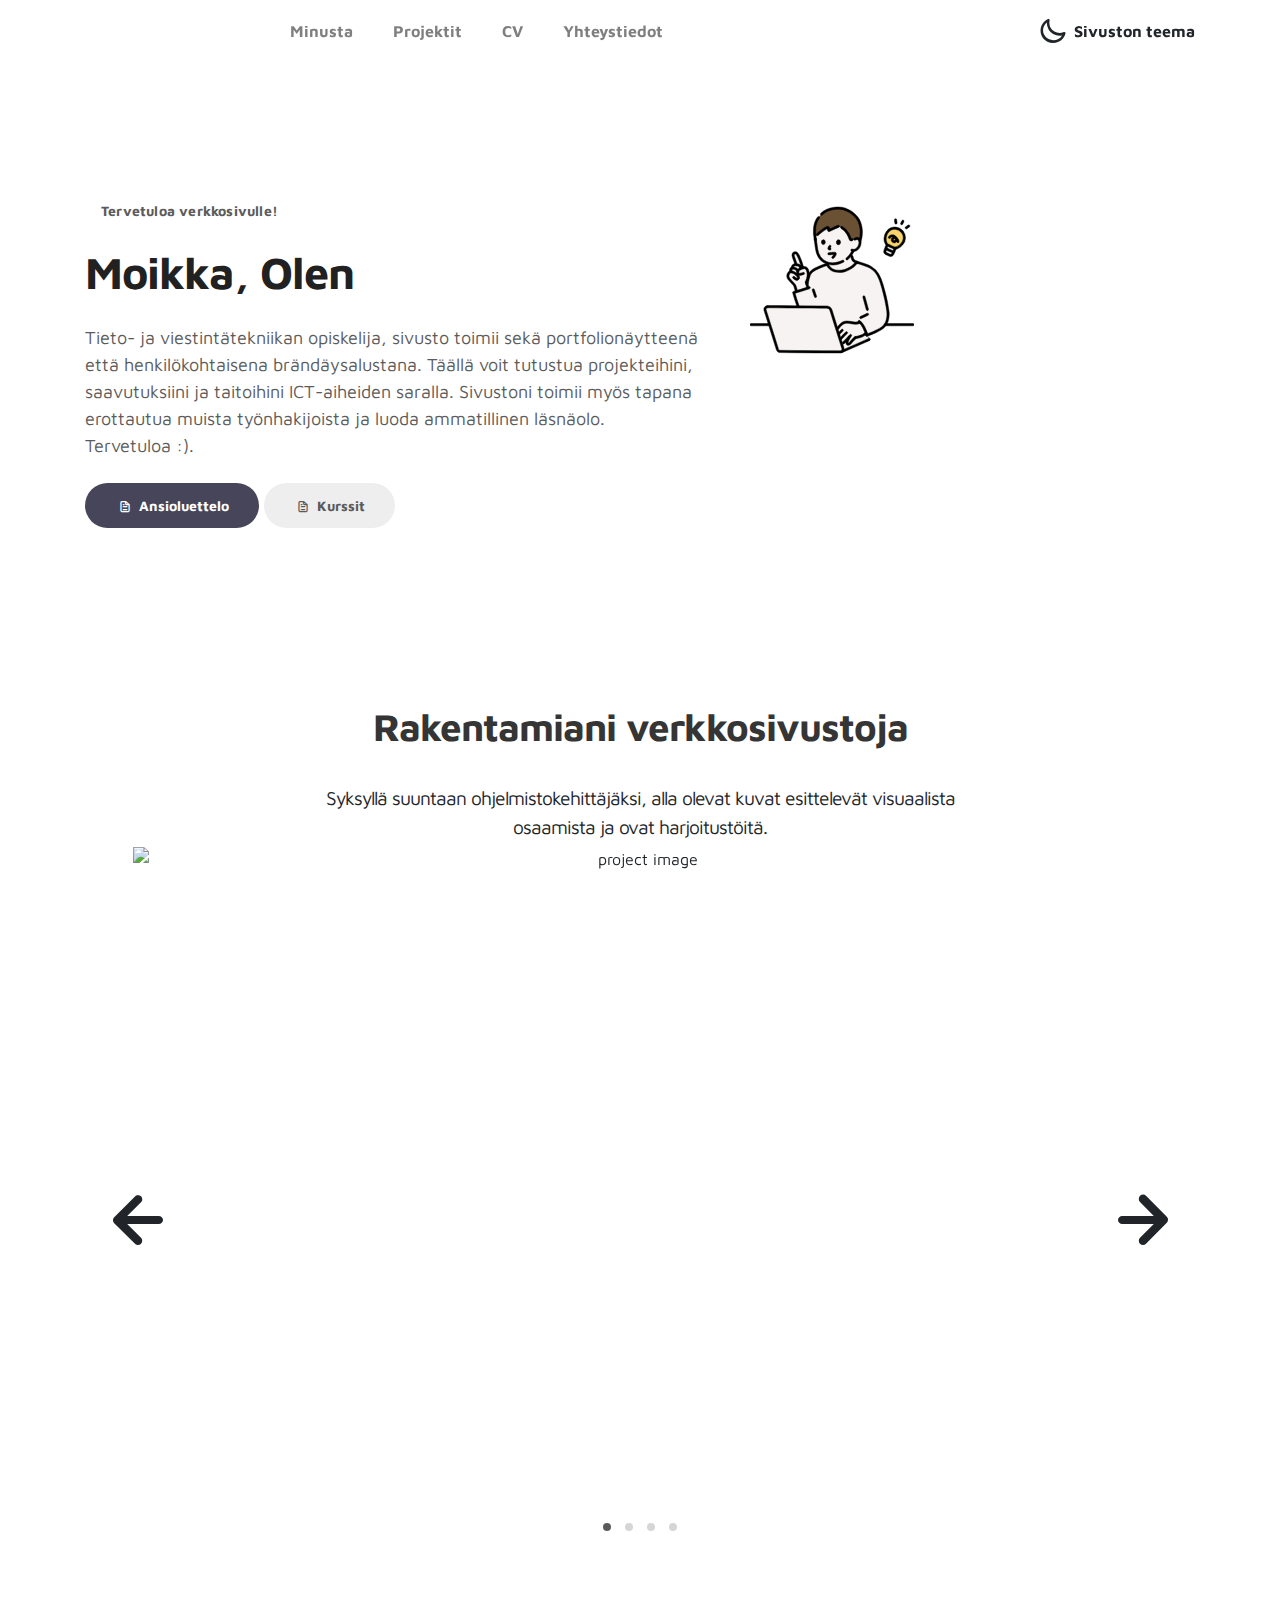
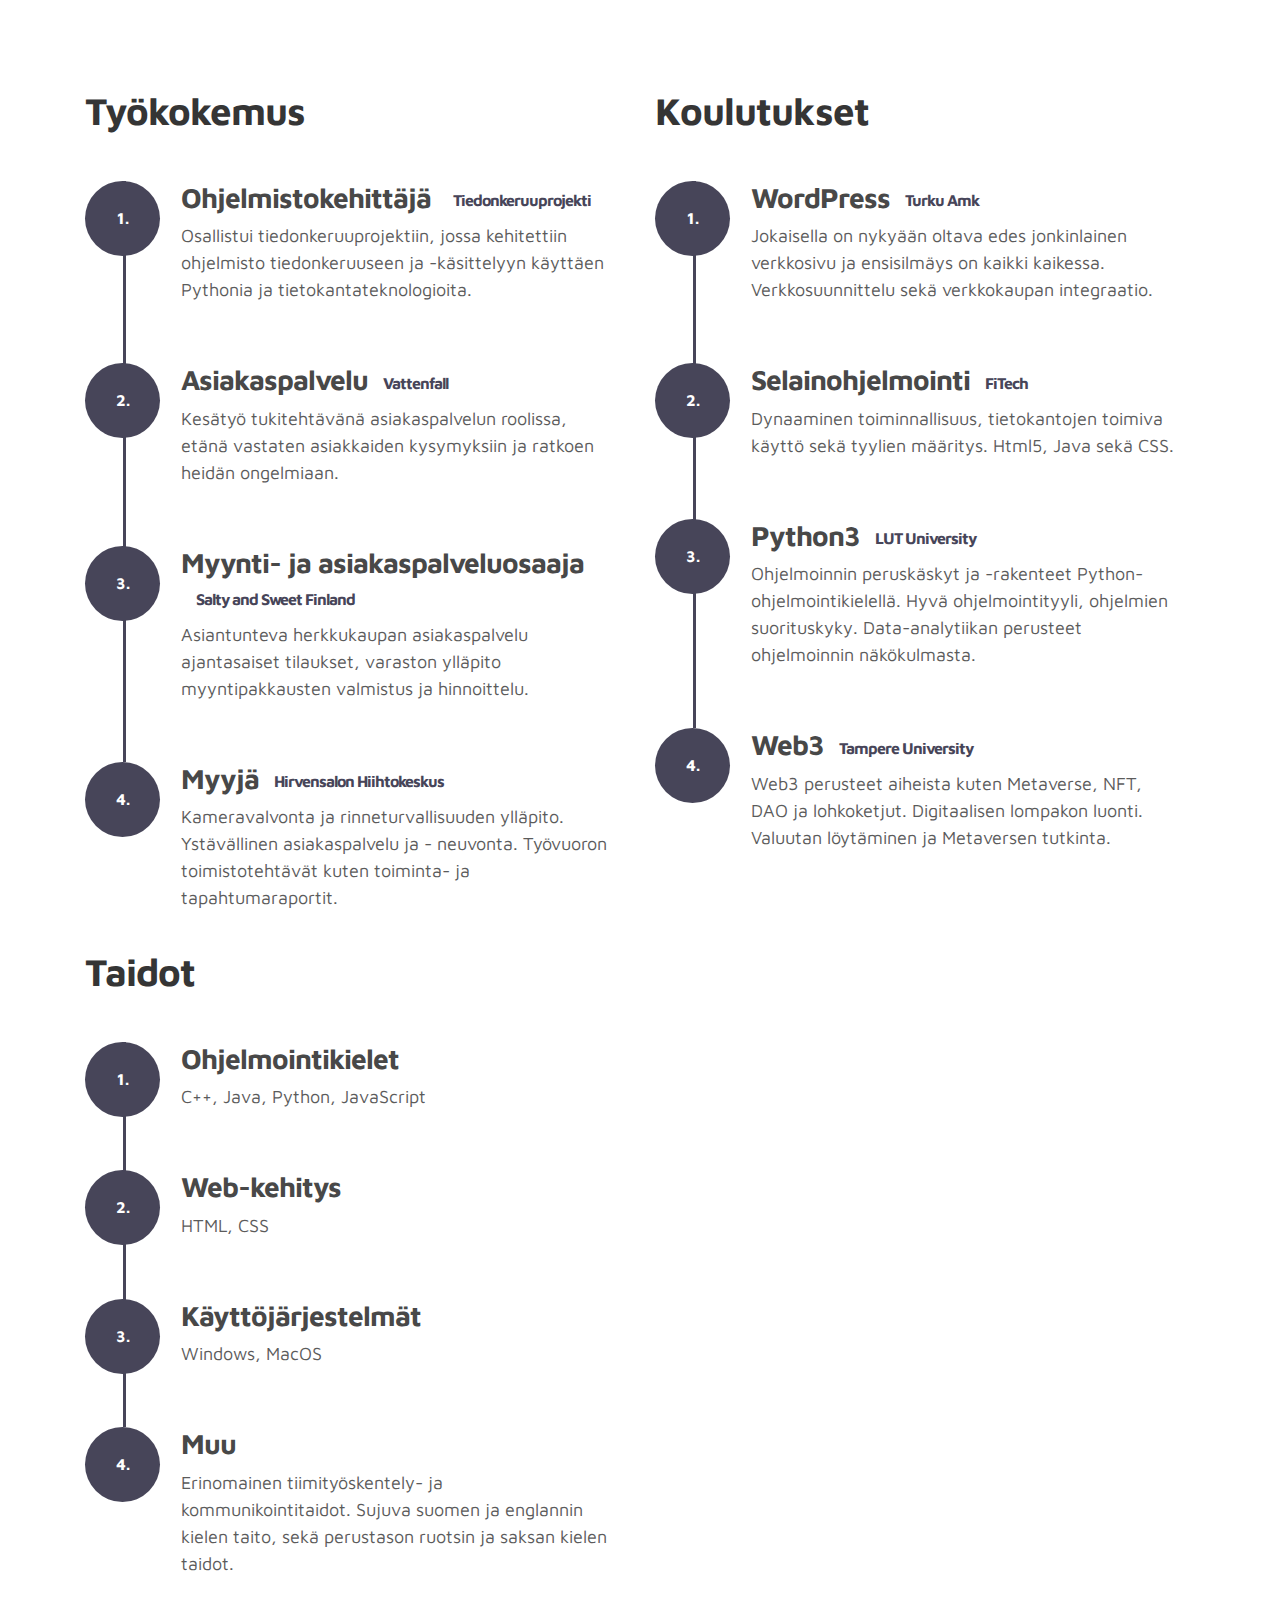
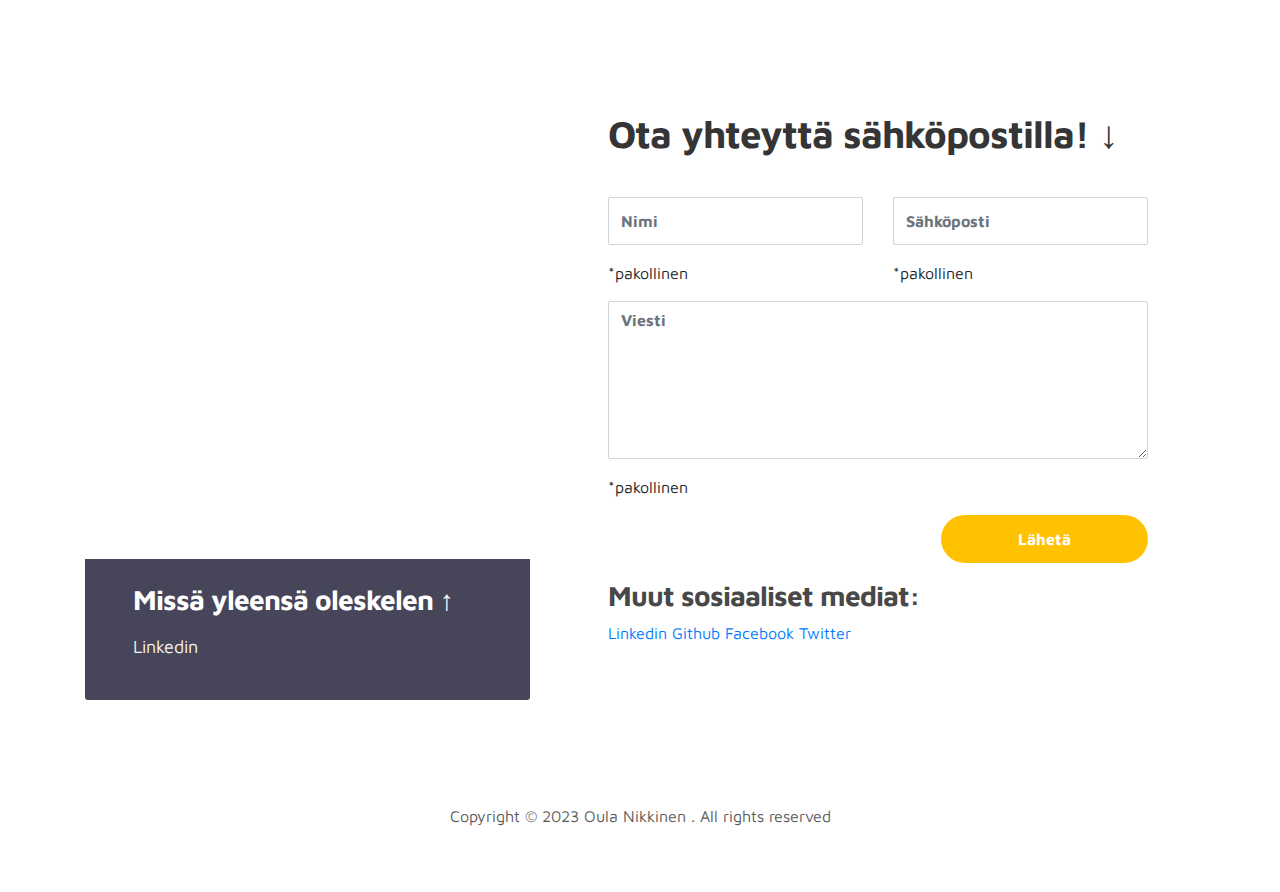
==== commit 85a27799: "Update index.html" ====
--- a/index.html
+++ b/index.html
@@ -119,7 +119,7 @@
             <div class="owl-carousel owl-theme">
               <div class="item">
                 <div class="project-info">
-                  <img src="images/project/project-image01.png" class="img-fluid" alt="project image">
+                  <img src="images/project/tinywow_project-image01234_20355953.png" class="img-fluid" alt="project image">
                 </div>
               </div>
     
@@ -141,12 +141,12 @@
                 </div>
               </div>
     
-              <div class="item">
+              <!--<div class="item">
                 <div class="project-info">
                   <img src="images/project/project-image05.png" class="img-fluid" alt="project image">
                 </div>
               </div>
-            </div>
+            </div>-->
     
           </div>
         </div>
@@ -387,4 +387,4 @@
 　　╰━┫╰━┫╰╯ ╱ ╭╮ 　　
 　　╰━╯╰━╯　╱　╰╯ 　　　　　
 　　　     COMPLETE
--->+-->
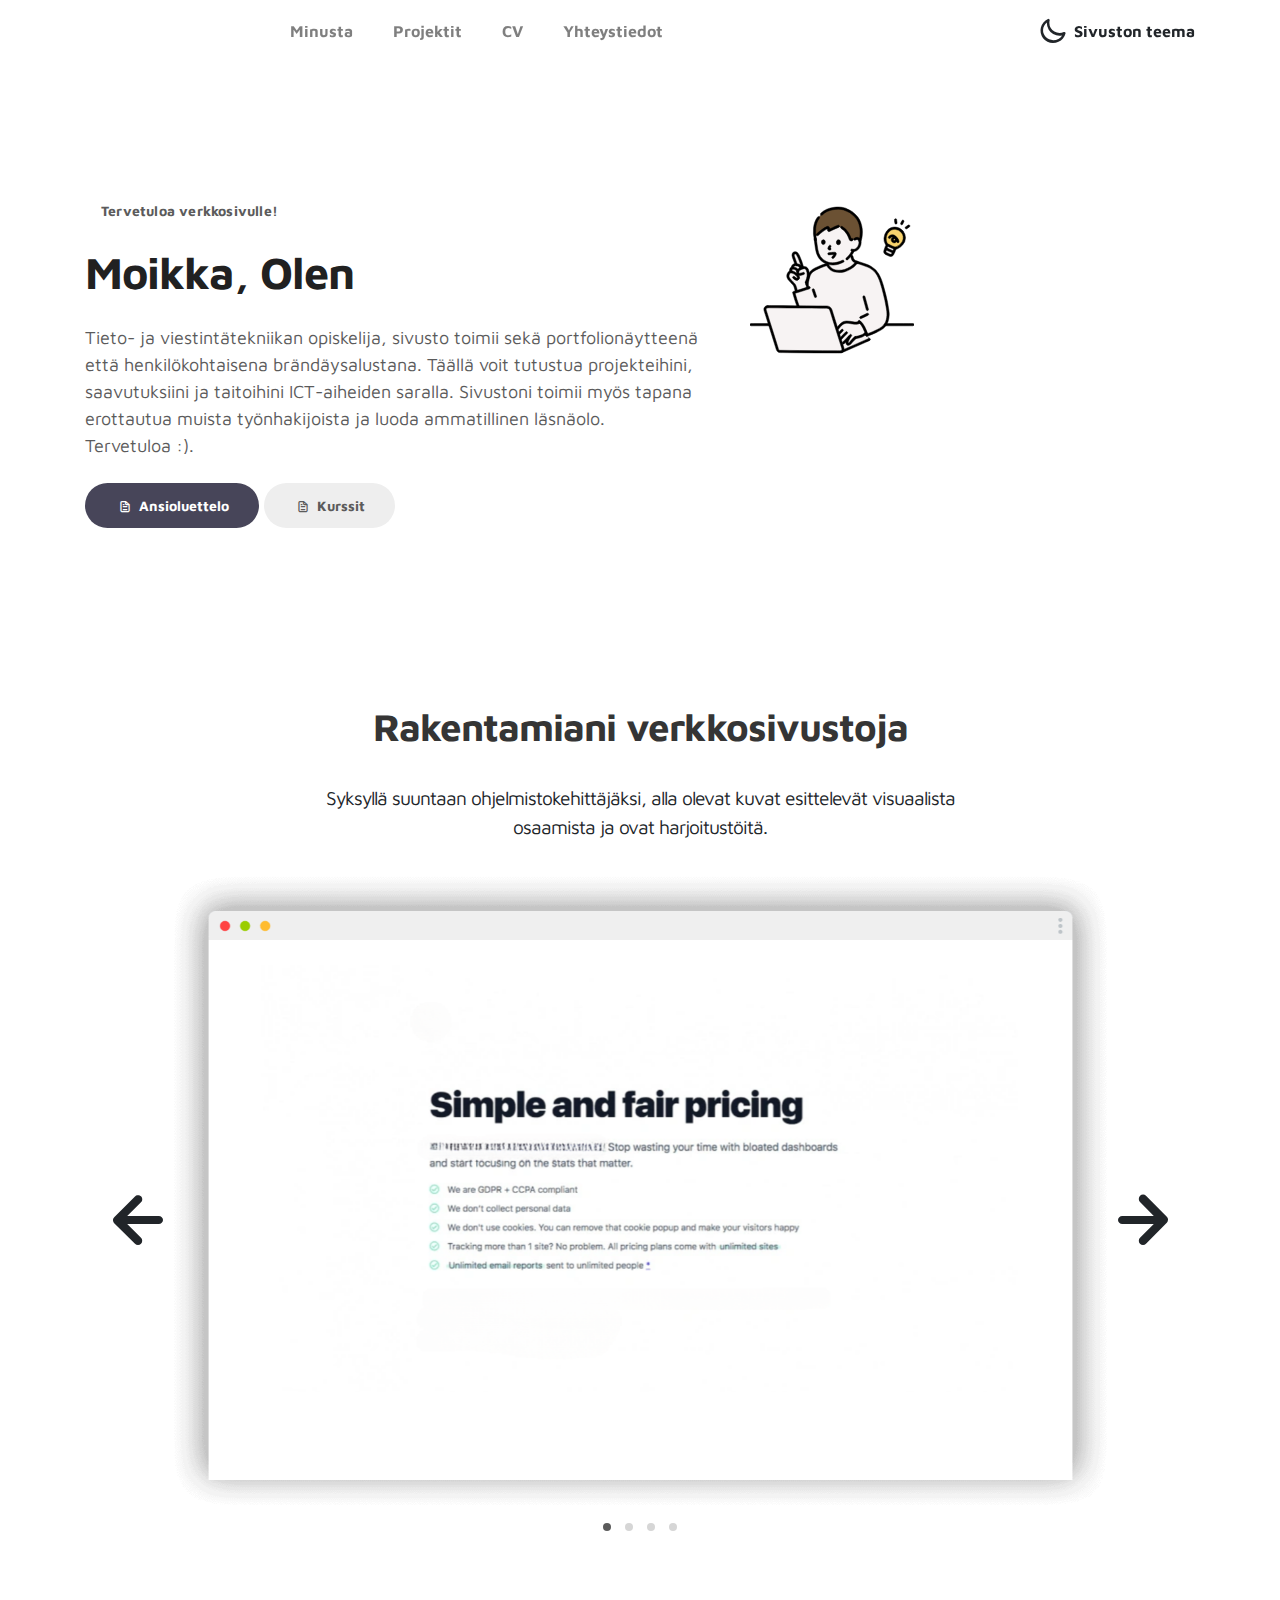
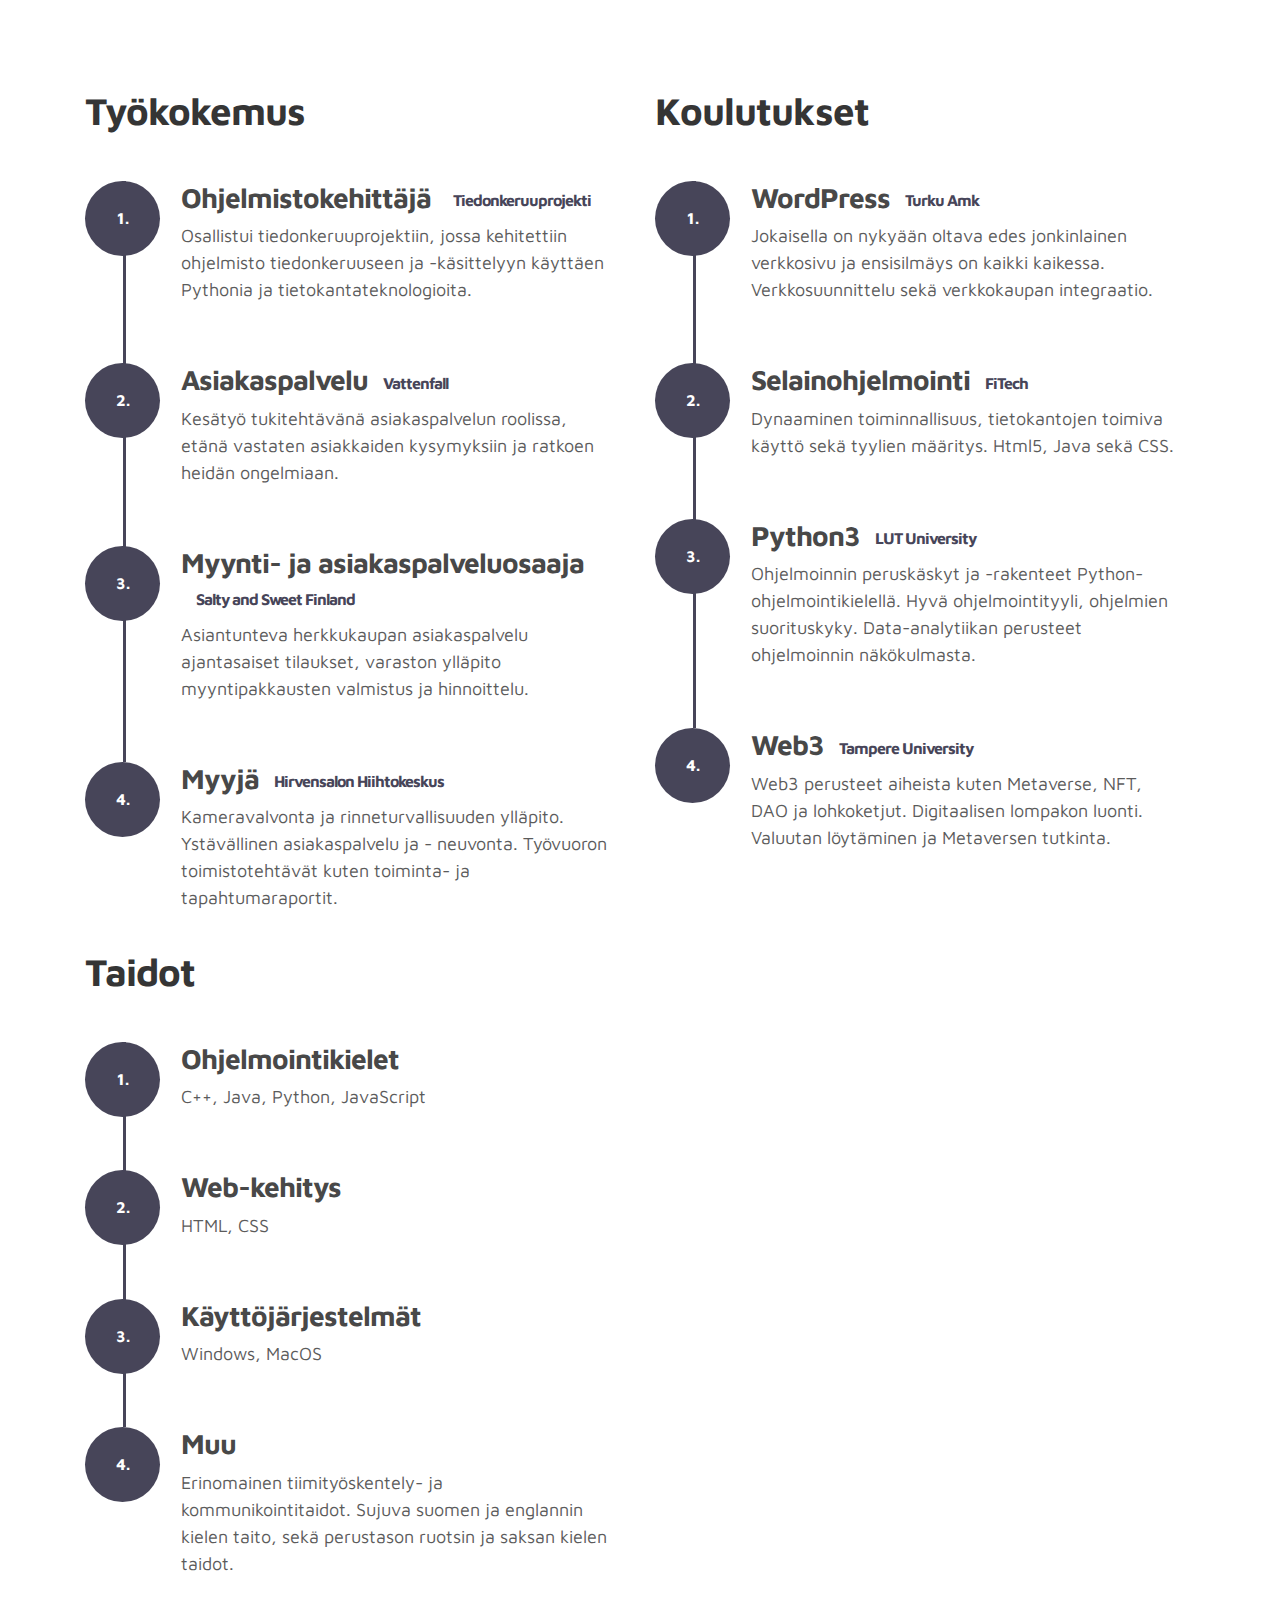
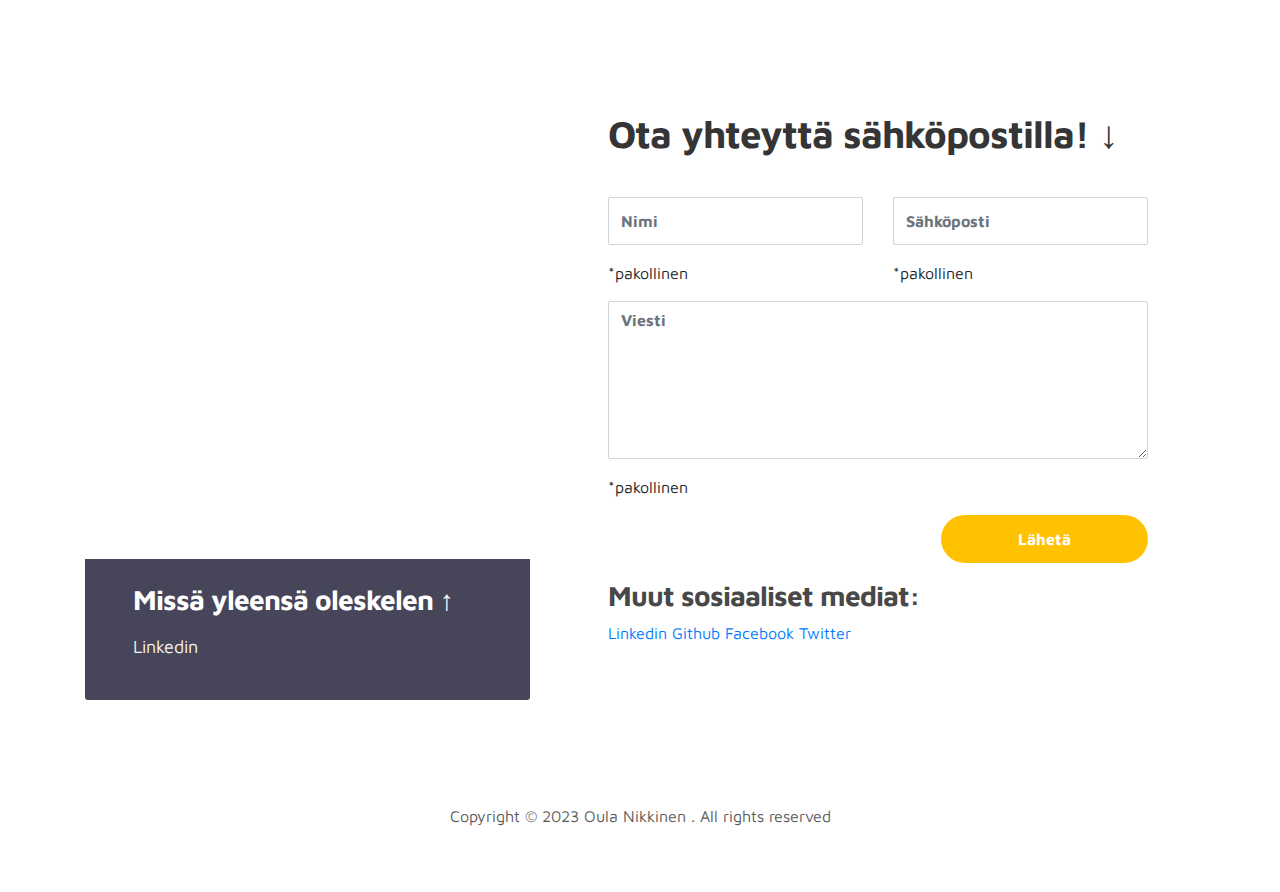
==== commit 1e0e5f76: "Updating pdfs" ====
--- a/index.html
+++ b/index.html
@@ -89,7 +89,7 @@
                     <i class='uil uil-file-alt'></i> Ansioluettelo
                   </a>
                   <!--<a href="#Yhteystiedot" class="btn mr-lg-2 custom-btn"></a>-->
-                  <a href="images/project/Kurssisuoritukset Oula Nikkinen.pdf" target="_blank" class="btn custom-btn">
+                  <a href="images/project/Kurssisuoritukset.pdf" target="_blank" class="btn custom-btn">
                     <i class='uil uil-file-alt'></i> Kurssit
                   </a>
                 </div>
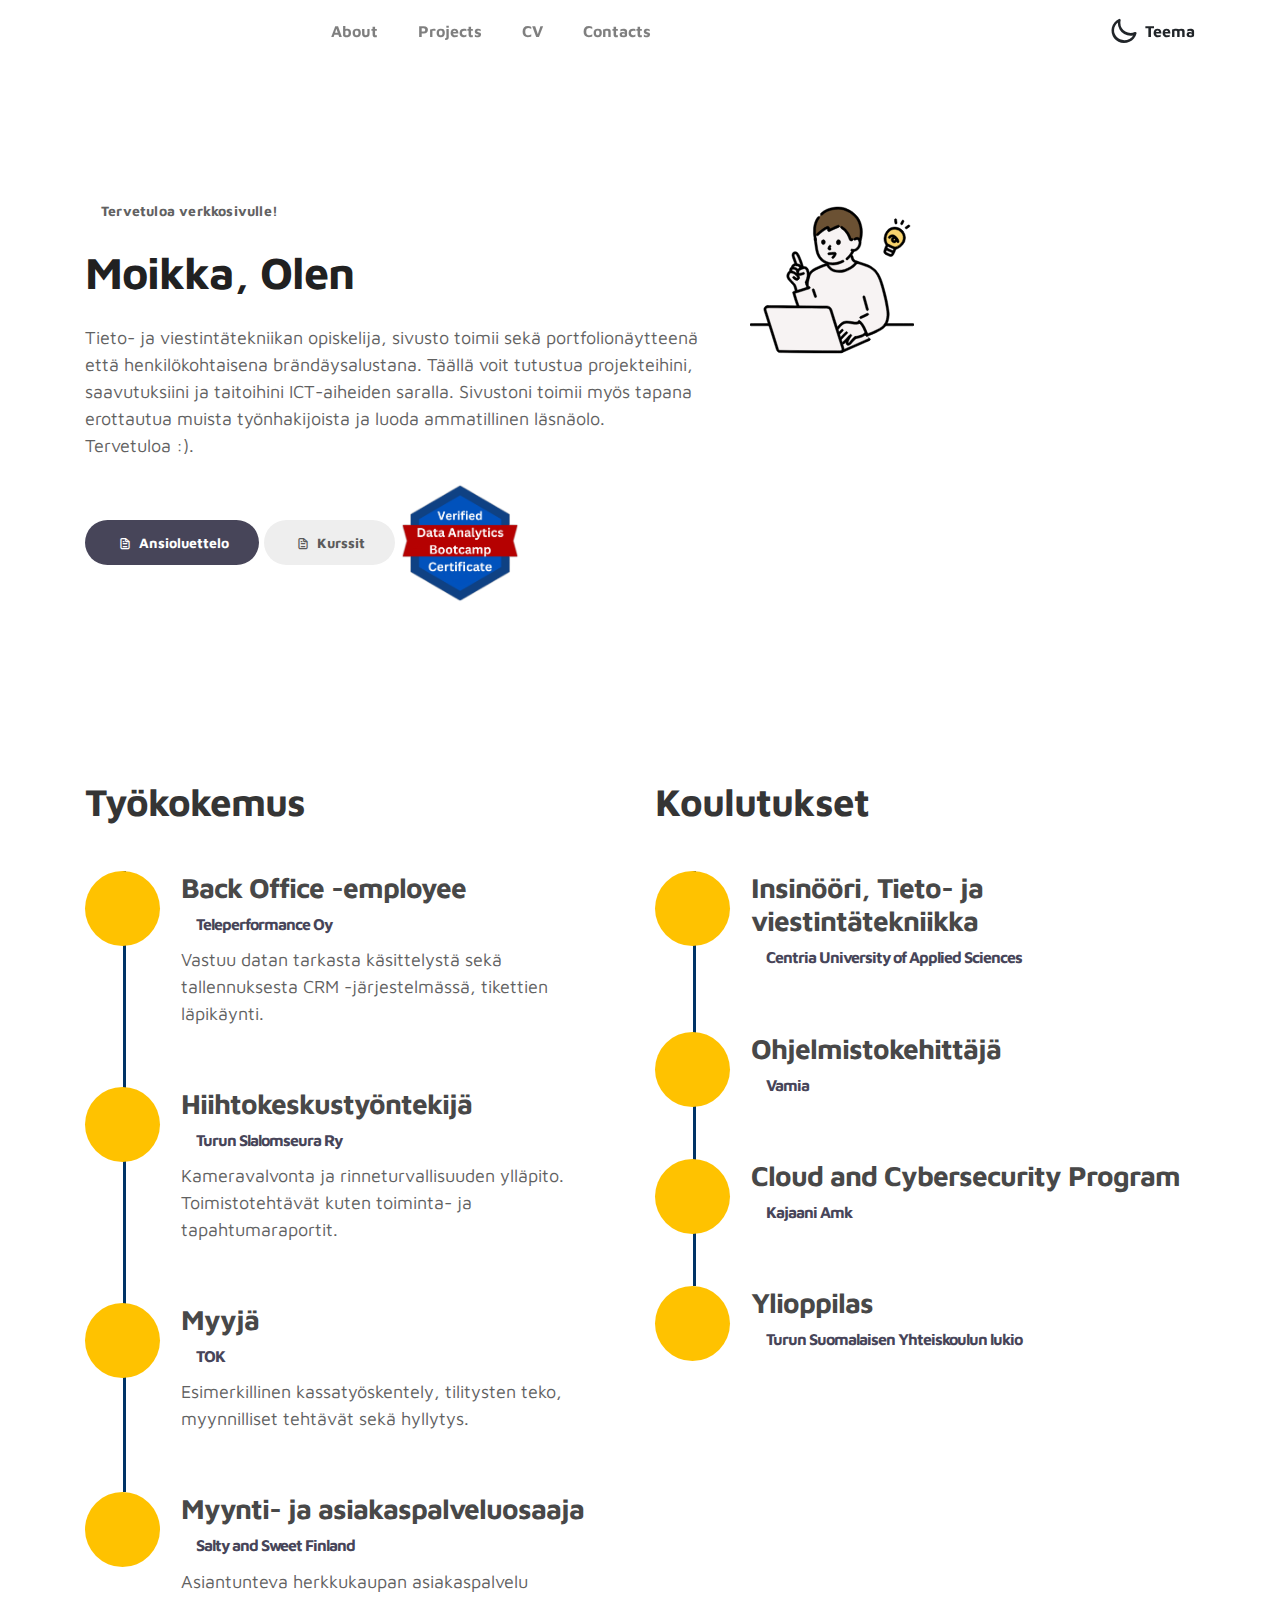
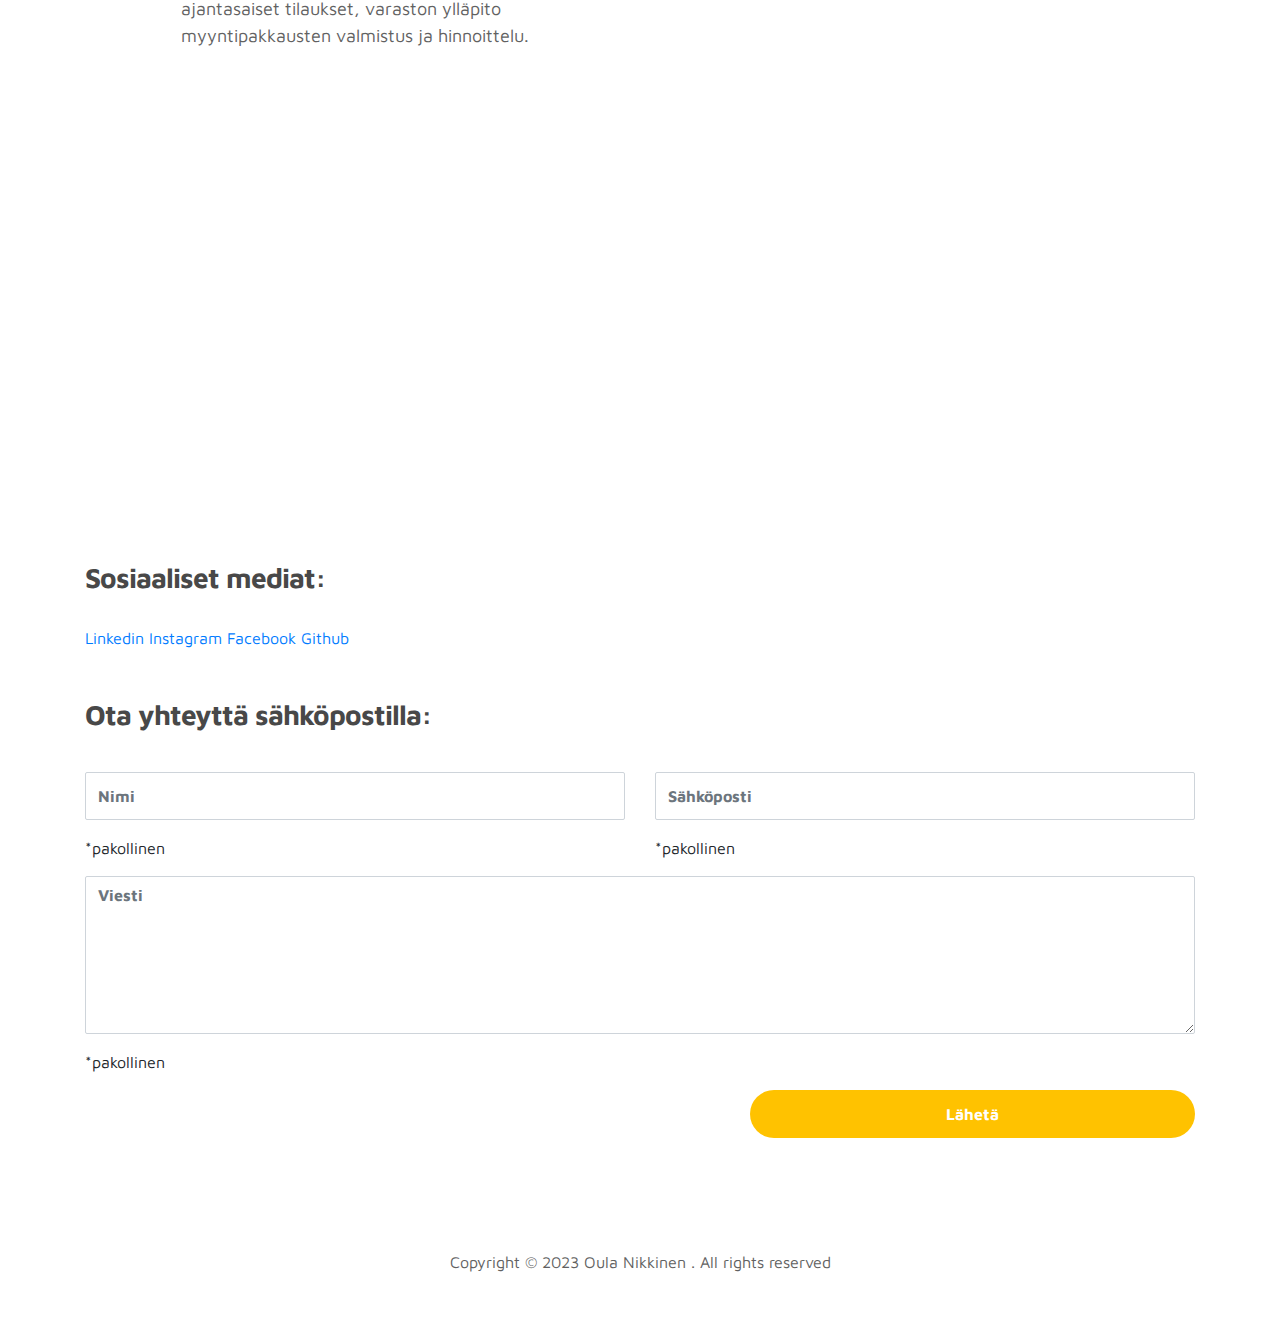
==== commit 0dfb0ca3: "added files for newer version" ====
--- a/index.html
+++ b/index.html
@@ -9,24 +9,25 @@
 
     <title>Oula Nikkinen</title>
 
-    <link rel="stylesheet" href="css/bootstrap.min.css">
-    <link rel="stylesheet" href="css/unicons.css">
-    <link rel="stylesheet" href="css/owl.carousel.min.css">
-    <link rel="stylesheet" href="css/owl.theme.default.min.css">
+    <link rel="stylesheet" href="./assets/css/bootstrap.min.css">
+    <link rel="stylesheet" href="./assets/css/unicons.css">
+    <link rel="stylesheet" href="./assets/css/owl.carousel.min.css">
+    <link rel="stylesheet" href="./assets/css/owl.theme.default.min.css">
 
     <!-- MAIN STYLE -->
-    <link rel="stylesheet" href="css/tooplate-style.css">
+    <link rel="stylesheet" href="./assets/css/tooplate-style.css">
   </head>
-  <!--PAARUOKA-->
+  <!--MAIN-->
   <body>
 
     <!-- MENU -->
     <nav class="navbar navbar-expand-sm navbar-light">
       <div class="container">
+
         <a href="index.html" class="nav-icon"> <!-- Icon link to frontpage -->
           <script src="https://cdn.lordicon.com/ritcuqlt.js"></script>
           <lord-icon src="https://cdn.lordicon.com/etqbfrgp.json" trigger="hover" colors="outline:#131432,primary:#b4b4b4,secondary:#848484,tertiary:#b26836,quaternary:#f4f19c" state="hover" style="width:90px;height:90px"></lord-icon>
-        </a>
+          </a>
         <a class="navbar-brand" href="index.html"></a>
     
         <button class="navbar-toggler" type="button" data-toggle="collapse" data-target="#navbarNav" aria-controls="navbarNav" aria-expanded="false" aria-label="Toggle navigation">
@@ -37,38 +38,47 @@
     
         <div class="collapse navbar-collapse" id="navbarNav">
           <ul class="navbar-nav mx-auto">
+
             <li class="nav-item">
-              <a href="index.html#Minusta" class="nav-link"><span data-hover="Minusta">Minusta</span></a>
+              <a href="index.html#Minusta" class="nav-link"><span data-hover="Minusta">About</span></a>
             </li>
             <li class="nav-item">
-              <a href="portfolio.html" class="nav-link"><span data-hover="Projektit">Projektit</span></a>
+              <a href="portfolio.html" class="nav-link"><span data-hover="Projektit">Projects</span></a>
             </li>
             <li class="nav-item">
               <a href="index.html#CV" class="nav-link"><span data-hover="CV">CV</span></a>
             </li>
             <li class="nav-item">
-              <a href="index.html#Yhteystiedot" class="nav-link"><span data-hover="Yhteystiedot">Yhteystiedot</span></a>
+              <a href="index.html#Yhteystiedot" class="nav-link"><span data-hover="Yhteystiedot">Contactsㅤ</span></a>
             </li>
+
           </ul>
     
           <ul class="navbar-nav ml-lg-auto">
+
             <div class="ml-lg-4">
+
               <div class="color-mode d-lg-flex justify-content-center align-items-center">
-                <i class="color-mode-icon"></i>
-                Sivuston teema
-              </div>
-            </div>
+                
+                <i class="color-mode-icon"></i>Teema
+
+              </div>
+
+            </div>
+
           </ul>
         </div>
       </div>
     </nav>
     
-    <!-- Minusta -->
+    <!-- ABOUT -->
     <section class="Minusta full-screen d-lg-flex justify-content-center align-items-center" id="Minusta">
         <div class="container">
           <div class="row">
             <div class="col-lg-7 col-md-12 col-12 d-flex align-items-center">
+              
               <div class="Minusta-text">
+                
                 <small class="small-text">Tervetuloa <span class="mobile-block">verkkosivulle!</span></small>
                 <h1 class="animated animated-text">
                   <span class="mr-2">Moikka, Olen </span>
@@ -78,274 +88,205 @@
                     <span class="animated-item">Kehittäjä</span>
                   </div>
                 </h1>
-                <p>
+
+                <p><!--About teksti-->
                   Tieto- ja viestintätekniikan opiskelija, sivusto toimii sekä portfolionäytteenä että henkilökohtaisena
                   brändäysalustana. Täällä voit tutustua projekteihini, saavutuksiini ja taitoihini ICT-aiheiden saralla.
                   Sivustoni toimii myös tapana erottautua muista työnhakijoista ja luoda ammatillinen läsnäolo. <br>
                   Tervetuloa :).
                 </p>
+
                 <div class="custom-btn-group mt-4">
-                  <a href="images/project/oula_nikkinen_cv.pdf" target="_blank" class="btn custom-btn custom-btn-bg custom-btn-link">
+
+                  <a href="./assets/pdfs/Ansioluettelo.pdf" target="_blank" class="btn custom-btn custom-btn-bg custom-btn-link">
                     <i class='uil uil-file-alt'></i> Ansioluettelo
                   </a>
-                  <!--<a href="#Yhteystiedot" class="btn mr-lg-2 custom-btn"></a>-->
-                  <a href="images/project/Kurssisuoritukset.pdf" target="_blank" class="btn custom-btn">
+                  
+                  <a href="./assets/pdfs/Kurssisuoritukset.pdf" target="_blank" class="btn custom-btn">
                     <i class='uil uil-file-alt'></i> Kurssit
                   </a>
-                </div>
-              </div>
-            </div>
+                  
+                  <a target="_blank" href="./assets/pdfs/VDB sertifikaatti.pdf"><img src="./assets/images/vdbc.png" width="120"></a>
+                
+                </div>
+                
+              </div>
+            </div>
+
             <div class="col-lg-5 col-md-12 col-12">
+
               <div class="Minusta-image svg">
-                <img src="images/undraw/undraw_software_engineer_lvl5.svg" class="img-fluid" alt="svg image">
-              </div>
-            </div>
+                <img src="./assets/images/firstguy.svg" class="img-fluid" alt="svg image">
+              </div>
+
+            </div>
+
           </div>
         </div>
     </section>      
 
-    <!-- PROJEKTIT -->
-    <section class="project py-5" id="project">
-      <div class="container">
-    
-        <div class="row">
-          <div class="col-lg-11 text-center mx-auto col-12">
-    
-            <div class="col-lg-8 mx-auto">
-              <h2>Rakentamiani verkkosivustoja</h2><br>
-              <h4><small> Syksyllä suuntaan ohjelmistokehittäjäksi, alla olevat kuvat esittelevät visuaalista osaamista ja ovat harjoitustöitä.</small></h4>
-            </div>
-    
-            <div class="owl-carousel owl-theme">
-              <div class="item">
-                <div class="project-info">
-                  <img src="images/project/tinywow_project-image01234_20355953.png" class="img-fluid" alt="project image">
-                </div>
-              </div>
-    
-              <div class="item">
-                <div class="project-info">
-                  <img src="images/project/project-image02.png" class="img-fluid" alt="project image">
-                </div>
-              </div>
-    
-              <div class="item">
-                <div class="project-info">
-                  <img src="images/project/project-image03.png" class="img-fluid" alt="project image">
-                </div>
-              </div>
-    
-              <div class="item">
-                <div class="project-info">
-                  <img src="images/project/project-image04.png" class="img-fluid" alt="project image">
-                </div>
-              </div>
-    
-              <!--<div class="item">
-                <div class="project-info">
-                  <img src="images/project/project-image05.png" class="img-fluid" alt="project image">
-                </div>
-              </div>
-            </div>-->
-    
-          </div>
-        </div>
-      </div>
-    </section>
-    
 
     <!-- ANSIOLUETTELO -->
     <section class="CV py-5 d-lg-flex justify-content-center align-items-center" id="CV">
       <div class="container">
         <div class="row">
           <div class="col-lg-6 col-12">
+
             <h2 class="mb-4">Työkokemus</h2>
+
             <div class="timeline">
+              
               <div class="timeline-wrapper">
                 <div class="timeline-yr">
-                  <span>1.</span>
+                  <span></span>
                 </div>
                 <div class="timeline-info">
-                  <h3><span>Ohjelmistokehittäjä </span><small>Tiedonkeruuprojekti</small></h3>
-                  <p>Osallistui tiedonkeruuprojektiin, jossa kehitettiin ohjelmisto tiedonkeruuseen ja -käsittelyyn käyttäen Pythonia ja tietokantateknologioita.</p>
-                </div>
-              </div>
+                  <h3><span>Back Office -employee </span><small>Teleperformance Oy</small></h3>
+                  <p>Vastuu datan tarkasta käsittelystä sekä tallennuksesta CRM -järjestelmässä, tikettien läpikäynti.</p>
+                </div>
+              </div>
+
               <div class="timeline-wrapper">
                 <div class="timeline-yr">
-                  <span>2.</span>
+                  <span></span>
                 </div>
                 <div class="timeline-info">
-                  <h3><span>Asiakaspalvelu</span><small>Vattenfall</small></h3>
-                  <p>Kesätyö tukitehtävänä asiakaspalvelun roolissa, etänä vastaten asiakkaiden kysymyksiin ja ratkoen heidän ongelmiaan.</p>
-                </div>
-              </div>
+                  <h3><span>Hiihtokeskustyöntekijä</span><small>Turun Slalomseura Ry</small></h3>
+                  <p>Kameravalvonta ja rinneturvallisuuden ylläpito. Toimistotehtävät kuten toiminta- ja tapahtumaraportit.</p>
+                </div>
+              </div>
+
               <div class="timeline-wrapper">
                 <div class="timeline-yr">
-                  <span>3.</span>
+                  <span></span>
                 </div>
                 <div class="timeline-info">
-                  <h3><span>Myynti- ja asiakaspalveluosaaja</span><small>Salty and Sweet Finland</small></h3>
-                  <p>Asiantunteva herkkukaupan asiakaspalvelu ajantasaiset tilaukset, varaston ylläpito myyntipakkausten valmistus ja hinnoittelu.</p>
-                </div>
-              </div>
+                  <h3><span>Myyjä</span><br><small>TOK</small></h3>
+                  <p>Esimerkillinen kassatyöskentely, tilitysten teko, myynnilliset tehtävät sekä hyllytys.</p>
+                </div>
+              </div>
+
               <div class="timeline-wrapper">
                 <div class="timeline-yr">
-                  <span>4.</span>
+                  <span></span>
                 </div>
                 <div class="timeline-info">
-                  <h3><span>Myyjä<small>Hirvensalon Hiihtokeskus</small></h3>
-                  <p>Kameravalvonta ja rinneturvallisuuden ylläpito. Ystävällinen asiakaspalvelu ja - neuvonta. Työvuoron toimistotehtävät kuten toiminta- ja tapahtumaraportit.</p>
-                </div>
-              </div>
+                  <h3><span>Myynti- ja asiakaspalveluosaaja<small>Salty and Sweet Finland</small></h3>
+                  <p>Asiantunteva herkkukaupan asiakaspalvelu ajantasaiset tilaukset, varaston ylläpito myyntipakkausten valmistus ja hinnoittelu.</p>
+                </div>
+              </div>
+
             </div>
           </div>
     
           <div class="col-lg-6 col-12">
+
             <h2 class="mb-4 mobile-mt-2">Koulutukset</h2>
+
             <div class="timeline">
+
                 <div class="timeline-wrapper">
                     <div class="timeline-yr">
-                        <span>1.</span>
+                        <span></span>
                     </div>
                     <div class="timeline-info">
-                        <h3><span>WordPress</span><small>Turku Amk</small></h3>
-                        <p>Jokaisella on nykyään oltava edes jonkinlainen verkkosivu ja ensisilmäys on kaikki kaikessa. Verkkosuunnittelu sekä verkkokaupan integraatio.</p>
-                    </div>
-                </div>
+                        <h3><span>Insinööri, Tieto- ja viestintätekniikka</span><br><small>Centria University of Applied Sciences</small></h3>
+                        <p></p>
+                    </div>
+                </div>
+
                 <div class="timeline-wrapper">
                     <div class="timeline-yr">
-                        <span>2.</span>
+                        <span></span>
                     </div>
                     <div class="timeline-info">
-                        <h3><span>Selainohjelmointi</span><small>FiTech</small></h3>
-                        <p>Dynaaminen toiminnallisuus, tietokantojen toimiva käyttö sekä tyylien määritys. Html5, Java sekä CSS.</p>
-                    </div>
-                </div>
+                        <h3><span>Ohjelmistokehittäjä</span><br><small>Vamia</small></h3>
+                        <p></p>
+                    </div>
+                </div>
+
                 <div class="timeline-wrapper">
                     <div class="timeline-yr">
-                        <span>3.</span>
+                        <span></span>
                     </div>
                     <div class="timeline-info">
-                        <h3><span>Python3</span><small>LUT University</small></h3>
-                        <p>Ohjelmoinnin peruskäskyt ja -rakenteet Python-ohjelmointikielellä. Hyvä ohjelmointityyli, ohjelmien suorituskyky. Data-analytiikan perusteet ohjelmoinnin näkökulmasta.</p>
-                    </div>
-                </div>
+                        <h3><span>Cloud and Cybersecurity Program</span><small>Kajaani Amk</small></h3>
+                        <p></p>
+                    </div>
+                </div>
+
                 <div class="timeline-wrapper">
                     <div class="timeline-yr">
-                        <span>4.</span>
+                        <span></span>
                     </div>
                     <div class="timeline-info">
-                        <h3><span>Web3</span><small>Tampere University</small></h3>
-                        <p>Web3 perusteet aiheista kuten Metaverse, NFT, DAO ja lohkoketjut. Digitaalisen lompakon luonti. Valuutan löytäminen ja Metaversen tutkinta.</p>
-                    </div>
-                </div>
-            </div>
-          </div>
-        
-                
-          <div class="col-lg-6 col-12">
-            <h2 class="mb-4">Taidot</h2>
-            <div class="timeline">
-                <div class="timeline-wrapper">
-                    <div class="timeline-yr">
-                        <span>1.</span>
-                    </div>
-                    <div class="timeline-info">
-                        <h3><span>Ohjelmointikielet</span><small></small></h3>
-                        <p>C++, Java, Python, JavaScript</p>
-                    </div>
-                </div>
-                <div class="timeline-wrapper">
-                    <div class="timeline-yr">
-                        <span>2.</span>
-                    </div>
-                    <div class="timeline-info">
-                        <h3><span>Web-kehitys</span><small></small></h3>
-                        <p>HTML, CSS</p>
-                    </div>
-                </div>
-                <div class="timeline-wrapper">
-                    <div class="timeline-yr">
-                        <span>3.</span>
-                    </div>
-                    <div class="timeline-info">
-                        <h3><span>Käyttöjärjestelmät</span><small></small></h3>
-                        <p>Windows, MacOS</p>
-                    </div>
-                </div>
-                <div class="timeline-wrapper">
-                    <div class="timeline-yr">
-                        <span>4.</span>
-                    </div>
-                    <div class="timeline-info">
-                        <h3><span>Muu</span><small></small></h3>
-                        <p>Erinomainen tiimityöskentely- ja kommunikointitaidot. Sujuva suomen ja englannin kielen taito, sekä perustason ruotsin ja saksan kielen taidot.</p>
-                    </div>
-                </div>
-            </div>
-          </div>
+                        <h3><span>Ylioppilas</span><br><small>Turun Suomalaisen Yhteiskoulun lukio</small></h3>
+                        <p></p>
+                    </div>
+                </div>
+
+            </div>
+          </div>
+
         </div>
       </div>
     </section>
       
     
     <!-- YHTEYSTIEDOT -->
-    <section class="Yhteystiedot py-5" id="Yhteystiedot">
+    <section class="CV py-5 d-lg-flex justify-content-center align-items-center" id="Yhteystiedot">
       <div class="container">
         <div class="row">
-          <div class="col-lg-5 mr-lg-5 col-12">
-            <div class="google-map w-100">
-              <iframe src="https://www.google.com/maps/embed?pb=!1m14!1m12!1m3!1d19083.519071866824!2d22.275247740167067!3d60.45090447415574!2m3!1f0!2f0!3f0!3m2!1i1024!2i768!4f13.1!5e0!3m2!1sfi!2sfi!4v1678722863896!5m2!1sfi!2sfi" width="600" height="450" style="border:0;" allowfullscreen="" loading="lazy" referrerpolicy="no-referrer-when-downgrade"></iframe>
-            </div>
-            <div class="contact-info d-flex justify-content-between align-items-center py-4 px-lg-5">
-              <div class="contact-info-item">
-                <h3 class="mb-3 text-white">Missä yleensä oleskelen ↑</h3>
-                <!--<p><a href="mailto:oula.nikkinen@gmail.com">oula.nikkinen@gmail.com</a></p>-->
-                <p><a href="https://www.linkedin.com/in/oulanikkinen/">Linkedin</a></p> 
-              </div>
-            </div>
-          </div>
-    
-          <div class="col-lg-6 col-12">
-            <div class="contact-form">
-              <h2 class="mb-4">Ota yhteyttä sähköpostilla! ↓</h2>
-    
-              <form action="https://formspree.io/f/xwkjwdlp" method="POST">
-                <div class="row">
-                  <div class="col-lg-6 col-12">
-                    <input type="text" class="form-control" name="name" placeholder="Nimi" id="name" required>
-                    *pakollinen
+          <div class="col-lg-12 col-12">
+
+              <div class="google-map w-100">
+                <iframe src="https://www.google.com/maps/embed?pb=!1m14!1m12!1m3!1d19083.519071866824!2d22.275247740167067!3d60.45090447415574!2m3!1f0!2f0!3f0!3m2!1i1024!2i768!4f13.1!5e0!3m2!1sfi!2sfi!4v1678722863896!5m2!1sfi!2sfi" width="300" height="300" style="border:0;" allowfullscreen="" loading="lazy" referrerpolicy="no-referrer-when-downgrade"></iframe>
+              </div>
+
+              <br>
+              <br>
+              <br>
+
+              <div>
+                  <h3>Sosiaaliset mediat:</h3>
+                  <br>
+
+                  <a target="_blank" href="https://www.linkedin.com/in/oulanikkinen/" >Linkedinㅤㅤㅤ</a>
+                  <a target="_blank" href="https://www.instagram.com/oulanikkinen/">Instagramㅤㅤㅤ</a>
+                  <a target="_blank" href="https://www.facebook.com/profile.php?id=100009151721660">Facebookㅤㅤㅤ</a>
+                  <a target="_blank" href="https://github.com/0ulis">Githubㅤㅤㅤ</a>
+
+              </div> 
+
+              <br>
+              <br>
+
+              <div class="contact-form">
+                <h3 class="mb-4">Ota yhteyttä sähköpostilla:</h3>
+
+                <form action="https://formspree.io/f/xwkjwdlp" method="POST">
+                  <div class="row">
+                    <div class="col-lg-6 col-12">
+                      <input type="text" class="form-control" name="name" placeholder="Nimi" id="name" required>
+                      *pakollinen
+                    </div>
+
+                    <div class="col-lg-6 col-12">
+                      <input type="email" class="form-control" name="email" placeholder="Sähköposti" id="email" required>
+                      *pakollinen
+                    </div>
+
+                    <div class="col-12">
+                      <textarea name="message" rows="6" class="form-control" id="Message" required placeholder="Viesti"></textarea>
+                      *pakollinen
+                    </div>
+
+                    <div class="ml-lg-auto col-lg-5 col-12">
+                      <input type="submit" class="form-control submit-btn" value="Lähetä">
+                    </div>
                   </div>
-    
-                  <div class="col-lg-6 col-12">
-                    <input type="email" class="form-control" name="email" placeholder="Sähköposti" id="email" required>
-                    *pakollinen
-                  </div>
-    
-                  <div class="col-12">
-                    <textarea name="message" rows="6" class="form-control" id="Message" required placeholder="Viesti"></textarea>
-                    *pakollinen
-                  </div>
-                  <!--<div>
-                    <label>Lataa haluamasi documentti:</label>
-                    <input type="file" name="file" required="">
-                  </div>-->
-    
-                  <div class="ml-lg-auto col-lg-5 col-12">
-                    <input type="submit" class="form-control submit-btn" value="Lähetä">
-                  </div>
-                </div>
-              </form>
-    
-              <section>
-                <div>
-                  <h3> Muut sosiaaliset mediat:</h3>
-                  <a target="_blank" href="https://www.linkedin.com/in/oulanikkinen/" >Linkedin</a>
-                  <a target="_blank" href="https://github.com/0ulis">Github</span></a>
-                  <a target="_blank" href="https://www.facebook.com/profile.php?id=100009151721660">Facebook</span></a>
-                  <a target="_blank" href="https://twitter.com/NikkinenOula">Twitter</span></a>
-                </div>
-              </section>
+                </form>
+              </div>  
 
             </div>
           </div>
@@ -353,29 +294,29 @@
       </div>
     </section>
 
-    <!-- ALATEKSTI -->
+    <!-- Footer -->
      <footer class="footer py-5">
           <div class="container">
                <div class="row">
 
-                    <div class="col-lg-12 col-12">                                
-                        <p class="copyright-text text-center">Copyright &copy; 2023 Oula Nikkinen . All rights reserved</p>
-                    </div>
+                <div class="col-lg-12 col-12">                                
+                  <p class="copyright-text text-center">Copyright &copy; 2023 Oula Nikkinen . All rights reserved</p>
+                </div>
                     
                </div>
           </div>
      </footer>
 
-     <!--LOPPUTEKSTIT-->
+     <!--SCRIPTS-->
     <section>
-      <script src="js/jquery-3.3.1.min.js"></script>
-      <script src="js/popper.min.js"></script>
-      <script src="js/bootstrap.min.js"></script>
-      <script src="js/Headroom.js"></script>
-      <script src="js/jQuery.headroom.js"></script>
-      <script src="js/owl.carousel.min.js"></script>
-      <script src="js/smoothscroll.js"></script>
-      <script src="js/custom.js"></script>
+      <script src="./assets/js/jquery-3.3.1.min.js"></script>
+      <script src="j./assets/s/popper.min.js"></script>
+      <script src="./assets/js/bootstrap.min.js"></script>
+      <script src="./assets/js/Headroom.js"></script>
+      <script src="./assets/js/jQuery.headroom.js"></script>
+      <script src="./assets/js/owl.carousel.min.js"></script>
+      <script src="./assets/js/smoothscroll.js"></script>
+      <script src="./assets/js/custom.js"></script>
     </section>
 
   </body>
@@ -386,5 +327,5 @@
 　　╭━╮╭━╮╭╮　╱ 　　
 　　╰━┫╰━┫╰╯ ╱ ╭╮ 　　
 　　╰━╯╰━╯　╱　╰╯ 　　　　　
-　　　     COMPLETE
--->
+　　　     NEVER COMPLETE
+-->--- a/assets/css/unicons.css
+++ b/assets/css/unicons.css
@@ -0,0 +1,1058 @@
+@font-face {
+  font-family: 'unicons';
+  src: url('../font/unicons.eot?42479262');
+  src: url('../font/unicons.eot?42479262#iefix') format('embedded-opentype'),
+       url('../font/unicons.woff2?42479262') format('woff2'),
+       url('../font/unicons.woff?42479262') format('woff'),
+       url('../font/unicons.ttf?42479262') format('truetype'),
+       url('../font/unicons.svg?42479262#unicons') format('svg');
+  font-weight: normal;
+  font-style: normal;
+}
+/* Chrome hack: SVG is rendered more smooth in Windozze. 100% magic, uncomment if you need it. */
+/* Note, that will break hinting! In other OS-es font will be not as sharp as it could be */
+
+@media screen and (-webkit-min-device-pixel-ratio:0) {
+  @font-face {
+    font-family: 'unicons';
+    src: url('../font/unicons.svg?42479262#unicons') format('svg');
+  }
+}
+
+ 
+ [class^="uil-"]:before, [class*=" uil-"]:before {
+  font-family: "unicons";
+  font-style: normal;
+  font-weight: normal;
+  speak: none;
+ 
+  display: inline-block;
+  text-decoration: inherit;
+  width: 1em;
+  margin-right: .2em;
+  text-align: center;
+  /* opacity: .8; */
+ 
+  /* For safety - reset parent styles, that can break glyph codes*/
+  font-variant: normal;
+  text-transform: none;
+ 
+  /* fix buttons height, for twitter bootstrap */
+  line-height: 1em;
+ 
+  /* Animation center compensation - margins should be symmetric */
+  /* remove if not needed */
+  margin-left: .2em;
+ 
+  /* you can be more comfortable with increased icons size */
+  /* font-size: 120%; */
+ 
+  /* Font smoothing. That was taken from TWBS */
+  -webkit-font-smoothing: antialiased;
+  -moz-osx-font-smoothing: grayscale;
+ 
+  /* Uncomment for 3D effect */
+  /* text-shadow: 1px 1px 1px rgba(127, 127, 127, 0.3); */
+}
+ 
+.uil-abacus:before { content: '\e800'; } /* '' */
+.uil-accessible-icon-alt:before { content: '\e801'; } /* '' */
+.uil-adjust-alt:before { content: '\e802'; } /* '' */
+.uil-adjust-circle:before { content: '\e803'; } /* '' */
+.uil-adjust-half:before { content: '\e804'; } /* '' */
+.uil-adjust:before { content: '\e805'; } /* '' */
+.uil-airplay:before { content: '\e806'; } /* '' */
+.uil-align-alt:before { content: '\e807'; } /* '' */
+.uil-align-center-alt:before { content: '\e808'; } /* '' */
+.uil-align-center-h:before { content: '\e809'; } /* '' */
+.uil-align-center-justify:before { content: '\e80a'; } /* '' */
+.uil-align-center-v:before { content: '\e80b'; } /* '' */
+.uil-align-center:before { content: '\e80c'; } /* '' */
+.uil-align-justify:before { content: '\e80d'; } /* '' */
+.uil-align-left-justify:before { content: '\e80e'; } /* '' */
+.uil-align-left:before { content: '\e80f'; } /* '' */
+.uil-align-letter-right:before { content: '\e810'; } /* '' */
+.uil-align-right-justify:before { content: '\e811'; } /* '' */
+.uil-align-right:before { content: '\e812'; } /* '' */
+.uil-align:before { content: '\e813'; } /* '' */
+.uil-ambulance:before { content: '\e814'; } /* '' */
+.uil-analysis:before { content: '\e815'; } /* '' */
+.uil-analytics:before { content: '\e816'; } /* '' */
+.uil-anchor:before { content: '\e817'; } /* '' */
+.uil-android-phone-slash:before { content: '\e818'; } /* '' */
+.uil-angle-double-down:before { content: '\e819'; } /* '' */
+.uil-angle-double-left:before { content: '\e81a'; } /* '' */
+.uil-angle-double-right:before { content: '\e81b'; } /* '' */
+.uil-angle-double-up:before { content: '\e81c'; } /* '' */
+.uil-angle-down:before { content: '\e81d'; } /* '' */
+.uil-angle-left:before { content: '\e81e'; } /* '' */
+.uil-angle-right-b:before { content: '\e81f'; } /* '' */
+.uil-angle-right:before { content: '\e820'; } /* '' */
+.uil-angle-up:before { content: '\e821'; } /* '' */
+.uil-annoyed-alt:before { content: '\e822'; } /* '' */
+.uil-annoyed:before { content: '\e823'; } /* '' */
+.uil-apps:before { content: '\e824'; } /* '' */
+.uil-archive-alt:before { content: '\e825'; } /* '' */
+.uil-archive:before { content: '\e826'; } /* '' */
+.uil-arrow-break:before { content: '\e827'; } /* '' */
+.uil-arrow-circle-down:before { content: '\e828'; } /* '' */
+.uil-arrow-circle-left:before { content: '\e829'; } /* '' */
+.uil-arrow-circle-right:before { content: '\e82a'; } /* '' */
+.uil-arrow-circle-up:before { content: '\e82b'; } /* '' */
+.uil-arrow-compress-h:before { content: '\e82c'; } /* '' */
+.uil-arrow-down-left:before { content: '\e82d'; } /* '' */
+.uil-arrow-down-right:before { content: '\e82e'; } /* '' */
+.uil-arrow-down:before { content: '\e82f'; } /* '' */
+.uil-arrow-from-right:before { content: '\e830'; } /* '' */
+.uil-arrow-from-top:before { content: '\e831'; } /* '' */
+.uil-arrow-growth:before { content: '\e832'; } /* '' */
+.uil-arrow-left:before { content: '\e833'; } /* '' */
+.uil-arrow-random:before { content: '\e834'; } /* '' */
+.uil-arrow-resize-diagonal:before { content: '\e835'; } /* '' */
+.uil-arrow-right:before { content: '\e836'; } /* '' */
+.uil-arrow-to-bottom:before { content: '\e837'; } /* '' */
+.uil-arrow-to-right:before { content: '\e838'; } /* '' */
+.uil-arrow-up-left:before { content: '\e839'; } /* '' */
+.uil-arrow-up-right:before { content: '\e83a'; } /* '' */
+.uil-arrow-up:before { content: '\e83b'; } /* '' */
+.uil-arrows-h-alt:before { content: '\e83c'; } /* '' */
+.uil-arrows-h:before { content: '\e83d'; } /* '' */
+.uil-arrows-left-down:before { content: '\e83e'; } /* '' */
+.uil-arrows-maximize:before { content: '\e83f'; } /* '' */
+.uil-arrows-merge:before { content: '\e840'; } /* '' */
+.uil-arrows-resize-h:before { content: '\e841'; } /* '' */
+.uil-arrows-resize-v:before { content: '\e842'; } /* '' */
+.uil-arrows-resize:before { content: '\e843'; } /* '' */
+.uil-arrows-right-down:before { content: '\e844'; } /* '' */
+.uil-arrows-shrink-h:before { content: '\e845'; } /* '' */
+.uil-arrows-shrink-v:before { content: '\e846'; } /* '' */
+.uil-arrows-up-right:before { content: '\e847'; } /* '' */
+.uil-arrows-v-alt:before { content: '\e848'; } /* '' */
+.uil-arrows-v:before { content: '\e849'; } /* '' */
+.uil-at:before { content: '\e84a'; } /* '' */
+.uil-atm-card:before { content: '\e84b'; } /* '' */
+.uil-atom:before { content: '\e84c'; } /* '' */
+.uil-auto-flash:before { content: '\e84d'; } /* '' */
+.uil-award-alt:before { content: '\e84e'; } /* '' */
+.uil-award:before { content: '\e84f'; } /* '' */
+.uil-baby-carriage:before { content: '\e850'; } /* '' */
+.uil-backpack:before { content: '\e851'; } /* '' */
+.uil-backspace:before { content: '\e852'; } /* '' */
+.uil-backward:before { content: '\e853'; } /* '' */
+.uil-bag-alt:before { content: '\e854'; } /* '' */
+.uil-bag-slash:before { content: '\e855'; } /* '' */
+.uil-bag:before { content: '\e856'; } /* '' */
+.uil-ball:before { content: '\e857'; } /* '' */
+.uil-ban:before { content: '\e858'; } /* '' */
+.uil-bars:before { content: '\e859'; } /* '' */
+.uil-basketball-hoop:before { content: '\e85a'; } /* '' */
+.uil-basketball:before { content: '\e85b'; } /* '' */
+.uil-battery-bolt:before { content: '\e85c'; } /* '' */
+.uil-battery-empty:before { content: '\e85d'; } /* '' */
+.uil-bed-double:before { content: '\e85e'; } /* '' */
+.uil-bed:before { content: '\e85f'; } /* '' */
+.uil-bell-school:before { content: '\e860'; } /* '' */
+.uil-bell-slash:before { content: '\e861'; } /* '' */
+.uil-bill:before { content: '\e862'; } /* '' */
+.uil-bitcoin-circle:before { content: '\e863'; } /* '' */
+.uil-bitcoin:before { content: '\e864'; } /* '' */
+.uil-bluetooth-b:before { content: '\e865'; } /* '' */
+.uil-bolt-alt:before { content: '\e866'; } /* '' */
+.uil-bolt-slash:before { content: '\e867'; } /* '' */
+.uil-bolt:before { content: '\e868'; } /* '' */
+.uil-book-alt:before { content: '\e869'; } /* '' */
+.uil-book-medical:before { content: '\e86a'; } /* '' */
+.uil-book-open:before { content: '\e86b'; } /* '' */
+.uil-book-reader:before { content: '\e86c'; } /* '' */
+.uil-book:before { content: '\e86d'; } /* '' */
+.uil-bookmark-full:before { content: '\e86e'; } /* '' */
+.uil-bookmark:before { content: '\e86f'; } /* '' */
+.uil-books:before { content: '\e870'; } /* '' */
+.uil-boombox:before { content: '\e871'; } /* '' */
+.uil-border-alt:before { content: '\e872'; } /* '' */
+.uil-border-bottom:before { content: '\e873'; } /* '' */
+.uil-border-clear:before { content: '\e874'; } /* '' */
+.uil-border-horizontal:before { content: '\e875'; } /* '' */
+.uil-border-inner:before { content: '\e876'; } /* '' */
+.uil-border-left:before { content: '\e877'; } /* '' */
+.uil-border-out:before { content: '\e878'; } /* '' */
+.uil-border-right:before { content: '\e879'; } /* '' */
+.uil-border-top:before { content: '\e87a'; } /* '' */
+.uil-border-vertical:before { content: '\e87b'; } /* '' */
+.uil-box:before { content: '\e87c'; } /* '' */
+.uil-briefcase-alt:before { content: '\e87d'; } /* '' */
+.uil-briefcase:before { content: '\e87e'; } /* '' */
+.uil-bright:before { content: '\e87f'; } /* '' */
+.uil-brightness-empty:before { content: '\e880'; } /* '' */
+.uil-brightness-half:before { content: '\e881'; } /* '' */
+.uil-brightness-low:before { content: '\e882'; } /* '' */
+.uil-brightness-minus:before { content: '\e883'; } /* '' */
+.uil-brightness-plus:before { content: '\e884'; } /* '' */
+.uil-brightness:before { content: '\e885'; } /* '' */
+.uil-bring-bottom:before { content: '\e886'; } /* '' */
+.uil-bring-front:before { content: '\e887'; } /* '' */
+.uil-brush-alt:before { content: '\e888'; } /* '' */
+.uil-bug:before { content: '\e889'; } /* '' */
+.uil-building:before { content: '\e88a'; } /* '' */
+.uil-bullseye:before { content: '\e88b'; } /* '' */
+.uil-bus-alt:before { content: '\e88c'; } /* '' */
+.uil-bus-school:before { content: '\e88d'; } /* '' */
+.uil-bus:before { content: '\e88e'; } /* '' */
+.uil-calcualtor:before { content: '\e88f'; } /* '' */
+.uil-calculator-alt:before { content: '\e890'; } /* '' */
+.uil-calendar-alt:before { content: '\e891'; } /* '' */
+.uil-calendar-slash:before { content: '\e892'; } /* '' */
+.uil-calender:before { content: '\e893'; } /* '' */
+.uil-calling:before { content: '\e894'; } /* '' */
+.uil-camera-plus:before { content: '\e895'; } /* '' */
+.uil-camera-slash:before { content: '\e896'; } /* '' */
+.uil-camera:before { content: '\e897'; } /* '' */
+.uil-cancel:before { content: '\e898'; } /* '' */
+.uil-capsule:before { content: '\e899'; } /* '' */
+.uil-capture:before { content: '\e89a'; } /* '' */
+.uil-car-sideview:before { content: '\e89b'; } /* '' */
+.uil-car-slash:before { content: '\e89c'; } /* '' */
+.uil-car-wash:before { content: '\e89d'; } /* '' */
+.uil-car:before { content: '\e89e'; } /* '' */
+.uil-card-atm:before { content: '\e89f'; } /* '' */
+.uil-caret-right:before { content: '\e8a0'; } /* '' */
+.uil-cart:before { content: '\e8a1'; } /* '' */
+.uil-cell:before { content: '\e8a2'; } /* '' */
+.uil-celsius:before { content: '\e8a3'; } /* '' */
+.uil-chart-bar-alt:before { content: '\e8a4'; } /* '' */
+.uil-chart-bar:before { content: '\e8a5'; } /* '' */
+.uil-chart-down:before { content: '\e8a6'; } /* '' */
+.uil-chart-growth-alt:before { content: '\e8a7'; } /* '' */
+.uil-chart-growth:before { content: '\e8a8'; } /* '' */
+.uil-chart-line:before { content: '\e8a9'; } /* '' */
+.uil-chart-pie-alt:before { content: '\e8aa'; } /* '' */
+.uil-chart-pie:before { content: '\e8ab'; } /* '' */
+.uil-chart:before { content: '\e8ac'; } /* '' */
+.uil-chat-bubble-user:before { content: '\e8ad'; } /* '' */
+.uil-chat-info:before { content: '\e8ae'; } /* '' */
+.uil-chat:before { content: '\e8af'; } /* '' */
+.uil-check-circle:before { content: '\e8b0'; } /* '' */
+.uil-check-square:before { content: '\e8b1'; } /* '' */
+.uil-check:before { content: '\e8b2'; } /* '' */
+.uil-circle-layer:before { content: '\e8b3'; } /* '' */
+.uil-circle:before { content: '\e8b4'; } /* '' */
+.uil-circuit:before { content: '\e8b5'; } /* '' */
+.uil-clapper-board:before { content: '\e8b6'; } /* '' */
+.uil-clipboard-alt:before { content: '\e8b7'; } /* '' */
+.uil-clipboard-blank:before { content: '\e8b8'; } /* '' */
+.uil-clipboard-notes:before { content: '\e8b9'; } /* '' */
+.uil-clipboard:before { content: '\e8ba'; } /* '' */
+.uil-clock-eight:before { content: '\e8bb'; } /* '' */
+.uil-clock-five:before { content: '\e8bc'; } /* '' */
+.uil-clock-nine:before { content: '\e8bd'; } /* '' */
+.uil-clock-seven:before { content: '\e8be'; } /* '' */
+.uil-clock-ten:before { content: '\e8bf'; } /* '' */
+.uil-clock-three:before { content: '\e8c0'; } /* '' */
+.uil-clock-two:before { content: '\e8c1'; } /* '' */
+.uil-clock:before { content: '\e8c2'; } /* '' */
+.uil-closed-captioning:before { content: '\e8c3'; } /* '' */
+.uil-cloud-block:before { content: '\e8c4'; } /* '' */
+.uil-cloud-bookmark:before { content: '\e8c5'; } /* '' */
+.uil-cloud-check:before { content: '\e8c6'; } /* '' */
+.uil-cloud-computing:before { content: '\e8c7'; } /* '' */
+.uil-cloud-data-connection:before { content: '\e8c8'; } /* '' */
+.uil-cloud-database-tree:before { content: '\e8c9'; } /* '' */
+.uil-cloud-download:before { content: '\e8ca'; } /* '' */
+.uil-cloud-drizzle:before { content: '\e8cb'; } /* '' */
+.uil-cloud-exclamation:before { content: '\e8cc'; } /* '' */
+.uil-cloud-hail:before { content: '\e8cd'; } /* '' */
+.uil-cloud-heart:before { content: '\e8ce'; } /* '' */
+.uil-cloud-info:before { content: '\e8cf'; } /* '' */
+.uil-cloud-lock:before { content: '\e8d0'; } /* '' */
+.uil-cloud-meatball:before { content: '\e8d1'; } /* '' */
+.uil-cloud-moon-hail:before { content: '\e8d2'; } /* '' */
+.uil-cloud-moon-meatball:before { content: '\e8d3'; } /* '' */
+.uil-cloud-moon-rain:before { content: '\e8d4'; } /* '' */
+.uil-cloud-moon-showers:before { content: '\e8d5'; } /* '' */
+.uil-cloud-moon:before { content: '\e8d6'; } /* '' */
+.uil-cloud-question:before { content: '\e8d7'; } /* '' */
+.uil-cloud-rain-sun:before { content: '\e8d8'; } /* '' */
+.uil-cloud-rain:before { content: '\e8d9'; } /* '' */
+.uil-cloud-redo:before { content: '\e8da'; } /* '' */
+.uil-cloud-set:before { content: '\e8db'; } /* '' */
+.uil-cloud-share:before { content: '\e8dc'; } /* '' */
+.uil-cloud-shield:before { content: '\e8dd'; } /* '' */
+.uil-cloud-showers-alt:before { content: '\e8de'; } /* '' */
+.uil-cloud-showers-heavy:before { content: '\e8df'; } /* '' */
+.uil-cloud-showers:before { content: '\e8e0'; } /* '' */
+.uil-cloud-slash:before { content: '\e8e1'; } /* '' */
+.uil-cloud-sun-hail:before { content: '\e8e2'; } /* '' */
+.uil-cloud-sun-meatball:before { content: '\e8e3'; } /* '' */
+.uil-cloud-sun-rain-alt:before { content: '\e8e4'; } /* '' */
+.uil-cloud-sun-rain:before { content: '\e8e5'; } /* '' */
+.uil-cloud-sun-tear:before { content: '\e8e6'; } /* '' */
+.uil-cloud-sun:before { content: '\e8e7'; } /* '' */
+.uil-cloud-times:before { content: '\e8e8'; } /* '' */
+.uil-cloud-unlock:before { content: '\e8e9'; } /* '' */
+.uil-cloud-upload:before { content: '\e8ea'; } /* '' */
+.uil-cloud-wifi:before { content: '\e8eb'; } /* '' */
+.uil-cloud-wind:before { content: '\e8ec'; } /* '' */
+.uil-cloud:before { content: '\e8ed'; } /* '' */
+.uil-clouds:before { content: '\e8ee'; } /* '' */
+.uil-club:before { content: '\e8ef'; } /* '' */
+.uil-code:before { content: '\e8f0'; } /* '' */
+.uil-coffee:before { content: '\e8f1'; } /* '' */
+.uil-cog:before { content: '\e8f2'; } /* '' */
+.uil-coins:before { content: '\e8f3'; } /* '' */
+.uil-columns:before { content: '\e8f4'; } /* '' */
+.uil-comment-alt-block:before { content: '\e8f5'; } /* '' */
+.uil-comment-alt-chart-lines:before { content: '\e8f6'; } /* '' */
+.uil-comment-alt-check:before { content: '\e8f7'; } /* '' */
+.uil-comment-alt-dots:before { content: '\e8f8'; } /* '' */
+.uil-comment-alt-download:before { content: '\e8f9'; } /* '' */
+.uil-comment-alt-edit:before { content: '\e8fa'; } /* '' */
+.uil-comment-alt-exclamation:before { content: '\e8fb'; } /* '' */
+.uil-comment-alt-heart:before { content: '\e8fc'; } /* '' */
+.uil-comment-alt-image:before { content: '\e8fd'; } /* '' */
+.uil-comment-alt-info:before { content: '\e8fe'; } /* '' */
+.uil-comment-alt-lines:before { content: '\e8ff'; } /* '' */
+.uil-comment-alt-lock:before { content: '\e900'; } /* '' */
+.uil-comment-alt-medical:before { content: '\e901'; } /* '' */
+.uil-comment-alt-message:before { content: '\e902'; } /* '' */
+.uil-comment-alt-notes:before { content: '\e903'; } /* '' */
+.uil-comment-alt-plus:before { content: '\e904'; } /* '' */
+.uil-comment-alt-question:before { content: '\e905'; } /* '' */
+.uil-comment-alt-redo:before { content: '\e906'; } /* '' */
+.uil-comment-alt-search:before { content: '\e907'; } /* '' */
+.uil-comment-alt-share:before { content: '\e908'; } /* '' */
+.uil-comment-alt-shield:before { content: '\e909'; } /* '' */
+.uil-comment-alt-upload:before { content: '\e90a'; } /* '' */
+.uil-comment-alt-verify:before { content: '\e90b'; } /* '' */
+.uil-comment-alt:before { content: '\e90c'; } /* '' */
+.uil-comment-block:before { content: '\e90d'; } /* '' */
+.uil-comment-chart-line:before { content: '\e90e'; } /* '' */
+.uil-comment-check:before { content: '\e90f'; } /* '' */
+.uil-comment-dots:before { content: '\e910'; } /* '' */
+.uil-comment-download:before { content: '\e911'; } /* '' */
+.uil-comment-edit:before { content: '\e912'; } /* '' */
+.uil-comment-exclamation:before { content: '\e913'; } /* '' */
+.uil-comment-heart:before { content: '\e914'; } /* '' */
+.uil-comment-image:before { content: '\e915'; } /* '' */
+.uil-comment-info-alt:before { content: '\e916'; } /* '' */
+.uil-comment-info:before { content: '\e917'; } /* '' */
+.uil-comment-lines:before { content: '\e918'; } /* '' */
+.uil-comment-lock:before { content: '\e919'; } /* '' */
+.uil-comment-medical:before { content: '\e91a'; } /* '' */
+.uil-comment-message:before { content: '\e91b'; } /* '' */
+.uil-comment-notes:before { content: '\e91c'; } /* '' */
+.uil-comment-plus:before { content: '\e91d'; } /* '' */
+.uil-comment-question:before { content: '\e91e'; } /* '' */
+.uil-comment-redo:before { content: '\e91f'; } /* '' */
+.uil-comment-search:before { content: '\e920'; } /* '' */
+.uil-comment-share:before { content: '\e921'; } /* '' */
+.uil-comment-shield:before { content: '\e922'; } /* '' */
+.uil-comment-slash:before { content: '\e923'; } /* '' */
+.uil-comment-upload:before { content: '\e924'; } /* '' */
+.uil-comment-verify:before { content: '\e925'; } /* '' */
+.uil-comment:before { content: '\e926'; } /* '' */
+.uil-comments-alt:before { content: '\e927'; } /* '' */
+.uil-comments:before { content: '\e928'; } /* '' */
+.uil-commnet-alt-slash:before { content: '\e929'; } /* '' */
+.uil-compact-disc:before { content: '\e92a'; } /* '' */
+.uil-compass:before { content: '\e92b'; } /* '' */
+.uil-compress-alt-left:before { content: '\e92c'; } /* '' */
+.uil-compress-alt:before { content: '\e92d'; } /* '' */
+.uil-compress-arrows:before { content: '\e92e'; } /* '' */
+.uil-compress-lines:before { content: '\e92f'; } /* '' */
+.uil-compress-point:before { content: '\e930'; } /* '' */
+.uil-compress-v:before { content: '\e931'; } /* '' */
+.uil-compress:before { content: '\e932'; } /* '' */
+.uil-computer-mouse:before { content: '\e933'; } /* '' */
+.uil-confused:before { content: '\e934'; } /* '' */
+.uil-constructor:before { content: '\e935'; } /* '' */
+.uil-copy-alt:before { content: '\e936'; } /* '' */
+.uil-copy-landscape:before { content: '\e937'; } /* '' */
+.uil-copy:before { content: '\e938'; } /* '' */
+.uil-copyright:before { content: '\e939'; } /* '' */
+.uil-corner-down-left:before { content: '\e93a'; } /* '' */
+.uil-corner-down-right-alt:before { content: '\e93b'; } /* '' */
+.uil-corner-down-right:before { content: '\e93c'; } /* '' */
+.uil-corner-left-down:before { content: '\e93d'; } /* '' */
+.uil-corner-right-down:before { content: '\e93e'; } /* '' */
+.uil-corner-up-left-alt:before { content: '\e93f'; } /* '' */
+.uil-corner-up-left:before { content: '\e940'; } /* '' */
+.uil-corner-up-right-alt:before { content: '\e941'; } /* '' */
+.uil-corner-up-right:before { content: '\e942'; } /* '' */
+.uil-creative-commons-pd-alt:before { content: '\e943'; } /* '' */
+.uil-creative-commons-pd:before { content: '\e944'; } /* '' */
+.uil-crockery:before { content: '\e945'; } /* '' */
+.uil-crop-alt-rotate-left:before { content: '\e946'; } /* '' */
+.uil-crop-alt-rotate-right:before { content: '\e947'; } /* '' */
+.uil-crop-alt:before { content: '\e948'; } /* '' */
+.uil-crosshair-alt:before { content: '\e949'; } /* '' */
+.uil-crosshair:before { content: '\e94a'; } /* '' */
+.uil-crosshairs:before { content: '\e94b'; } /* '' */
+.uil-cube:before { content: '\e94c'; } /* '' */
+.uil-data-sharing:before { content: '\e94d'; } /* '' */
+.uil-database-alt:before { content: '\e94e'; } /* '' */
+.uil-database:before { content: '\e94f'; } /* '' */
+.uil-desert:before { content: '\e950'; } /* '' */
+.uil-desktop-alt-slash:before { content: '\e951'; } /* '' */
+.uil-desktop-alt:before { content: '\e952'; } /* '' */
+.uil-desktop-cloud-alt:before { content: '\e953'; } /* '' */
+.uil-desktop-slash:before { content: '\e954'; } /* '' */
+.uil-desktop:before { content: '\e955'; } /* '' */
+.uil-dialpad-alt:before { content: '\e956'; } /* '' */
+.uil-dialpad:before { content: '\e957'; } /* '' */
+.uil-diamond:before { content: '\e958'; } /* '' */
+.uil-diary-alt:before { content: '\e959'; } /* '' */
+.uil-diary:before { content: '\e95a'; } /* '' */
+.uil-dice-five:before { content: '\e95b'; } /* '' */
+.uil-dice-four:before { content: '\e95c'; } /* '' */
+.uil-dice-one:before { content: '\e95d'; } /* '' */
+.uil-dice-six:before { content: '\e95e'; } /* '' */
+.uil-dice-three:before { content: '\e95f'; } /* '' */
+.uil-dice-two:before { content: '\e960'; } /* '' */
+.uil-direction:before { content: '\e961'; } /* '' */
+.uil-directions:before { content: '\e962'; } /* '' */
+.uil-dizzy-meh:before { content: '\e963'; } /* '' */
+.uil-dna:before { content: '\e964'; } /* '' */
+.uil-document-layout-center:before { content: '\e965'; } /* '' */
+.uil-document-layout-left:before { content: '\e966'; } /* '' */
+.uil-document-layout-right:before { content: '\e967'; } /* '' */
+.uil-document:before { content: '\e968'; } /* '' */
+.uil-dollar-alt:before { content: '\e969'; } /* '' */
+.uil-dollar-sign-alt:before { content: '\e96a'; } /* '' */
+.uil-dollar-sign:before { content: '\e96b'; } /* '' */
+.uil-down-arrow:before { content: '\e96c'; } /* '' */
+.uil-download-alt:before { content: '\e96d'; } /* '' */
+.uil-dribbble:before { content: '\e96e'; } /* '' */
+.uil-drill:before { content: '\e96f'; } /* '' */
+.uil-dropbox:before { content: '\e970'; } /* '' */
+.uil-dumbbell:before { content: '\e971'; } /* '' */
+.uil-edit-alt:before { content: '\e972'; } /* '' */
+.uil-edit:before { content: '\e973'; } /* '' */
+.uil-ellipsis-h:before { content: '\e974'; } /* '' */
+.uil-ellipsis-v:before { content: '\e975'; } /* '' */
+.uil-emoji:before { content: '\e976'; } /* '' */
+.uil-enter:before { content: '\e977'; } /* '' */
+.uil-entry:before { content: '\e978'; } /* '' */
+.uil-envelope-add:before { content: '\e979'; } /* '' */
+.uil-envelope-alt:before { content: '\e97a'; } /* '' */
+.uil-envelope-block:before { content: '\e97b'; } /* '' */
+.uil-envelope-bookmark:before { content: '\e97c'; } /* '' */
+.uil-envelope-check:before { content: '\e97d'; } /* '' */
+.uil-envelope-download-alt:before { content: '\e97e'; } /* '' */
+.uil-envelope-download:before { content: '\e97f'; } /* '' */
+.uil-envelope-edit:before { content: '\e980'; } /* '' */
+.uil-envelope-exclamation:before { content: '\e981'; } /* '' */
+.uil-envelope-heart:before { content: '\e982'; } /* '' */
+.uil-envelope-info:before { content: '\e983'; } /* '' */
+.uil-envelope-lock:before { content: '\e984'; } /* '' */
+.uil-envelope-minus:before { content: '\e985'; } /* '' */
+.uil-envelope-open:before { content: '\e986'; } /* '' */
+.uil-envelope-question:before { content: '\e987'; } /* '' */
+.uil-envelope-receive:before { content: '\e988'; } /* '' */
+.uil-envelope-redo:before { content: '\e989'; } /* '' */
+.uil-envelope-search:before { content: '\e98a'; } /* '' */
+.uil-envelope-send:before { content: '\e98b'; } /* '' */
+.uil-envelope-share:before { content: '\e98c'; } /* '' */
+.uil-envelope-shield:before { content: '\e98d'; } /* '' */
+.uil-envelope-star:before { content: '\e98e'; } /* '' */
+.uil-envelope-times:before { content: '\e98f'; } /* '' */
+.uil-envelope-upload-alt:before { content: '\e990'; } /* '' */
+.uil-envelope-upload:before { content: '\e991'; } /* '' */
+.uil-envelope:before { content: '\e992'; } /* '' */
+.uil-envelopes:before { content: '\e993'; } /* '' */
+.uil-equal-circle:before { content: '\e994'; } /* '' */
+.uil-euro-circle:before { content: '\e995'; } /* '' */
+.uil-euro:before { content: '\e996'; } /* '' */
+.uil-exchange-alt:before { content: '\e997'; } /* '' */
+.uil-exchange:before { content: '\e998'; } /* '' */
+.uil-exclamation-circle:before { content: '\e999'; } /* '' */
+.uil-exclamation-octagon:before { content: '\e99a'; } /* '' */
+.uil-exclamation-triangle:before { content: '\e99b'; } /* '' */
+.uil-exclude:before { content: '\e99c'; } /* '' */
+.uil-exit:before { content: '\e99d'; } /* '' */
+.uil-expand-alt:before { content: '\e99e'; } /* '' */
+.uil-expand-arrows-alt:before { content: '\e99f'; } /* '' */
+.uil-expand-arrows:before { content: '\e9a0'; } /* '' */
+.uil-expand-from-corner:before { content: '\e9a1'; } /* '' */
+.uil-expand-left:before { content: '\e9a2'; } /* '' */
+.uil-export:before { content: '\e9a3'; } /* '' */
+.uil-exposure-alt:before { content: '\e9a4'; } /* '' */
+.uil-exposure-increase:before { content: '\e9a5'; } /* '' */
+.uil-external-link-alt:before { content: '\e9a6'; } /* '' */
+.uil-eye-slash:before { content: '\e9a7'; } /* '' */
+.uil-eye:before { content: '\e9a8'; } /* '' */
+.uil-facebook:before { content: '\e9a9'; } /* '' */
+.uil-fahrenheit:before { content: '\e9aa'; } /* '' */
+.uil-fast-mail-alt:before { content: '\e9ab'; } /* '' */
+.uil-fast-mail:before { content: '\e9ac'; } /* '' */
+.uil-favorite:before { content: '\e9ad'; } /* '' */
+.uil-feedback:before { content: '\e9ae'; } /* '' */
+.uil-file-alt:before { content: '\e9af'; } /* '' */
+.uil-file-blank:before { content: '\e9b0'; } /* '' */
+.uil-file-block-alt:before { content: '\e9b1'; } /* '' */
+.uil-file-bookmark-alt:before { content: '\e9b2'; } /* '' */
+.uil-file-check-alt:before { content: '\e9b3'; } /* '' */
+.uil-file-check:before { content: '\e9b4'; } /* '' */
+.uil-file-contract-dollar:before { content: '\e9b5'; } /* '' */
+.uil-file-copy-alt:before { content: '\e9b6'; } /* '' */
+.uil-file-download-alt:before { content: '\e9b7'; } /* '' */
+.uil-file-download:before { content: '\e9b8'; } /* '' */
+.uil-file-edit-alt:before { content: '\e9b9'; } /* '' */
+.uil-file-exclamation-alt:before { content: '\e9ba'; } /* '' */
+.uil-file-exclamation:before { content: '\e9bb'; } /* '' */
+.uil-file-heart:before { content: '\e9bc'; } /* '' */
+.uil-file-info-alt:before { content: '\e9bd'; } /* '' */
+.uil-file-landscape-alt:before { content: '\e9be'; } /* '' */
+.uil-file-landscape:before { content: '\e9bf'; } /* '' */
+.uil-file-lanscape-slash:before { content: '\e9c0'; } /* '' */
+.uil-file-lock-alt:before { content: '\e9c1'; } /* '' */
+.uil-file-medical-alt:before { content: '\e9c2'; } /* '' */
+.uil-file-medical:before { content: '\e9c3'; } /* '' */
+.uil-file-minus-alt:before { content: '\e9c4'; } /* '' */
+.uil-file-minus:before { content: '\e9c5'; } /* '' */
+.uil-file-network:before { content: '\e9c6'; } /* '' */
+.uil-file-plus-alt:before { content: '\e9c7'; } /* '' */
+.uil-file-plus:before { content: '\e9c8'; } /* '' */
+.uil-file-question-alt:before { content: '\e9c9'; } /* '' */
+.uil-file-question:before { content: '\e9ca'; } /* '' */
+.uil-file-redo-alt:before { content: '\e9cb'; } /* '' */
+.uil-file-search-alt:before { content: '\e9cc'; } /* '' */
+.uil-file-share-alt:before { content: '\e9cd'; } /* '' */
+.uil-file-shield-alt:before { content: '\e9ce'; } /* '' */
+.uil-file-slash:before { content: '\e9cf'; } /* '' */
+.uil-file-times-alt:before { content: '\e9d0'; } /* '' */
+.uil-file-times:before { content: '\e9d1'; } /* '' */
+.uil-file-upload-alt:before { content: '\e9d2'; } /* '' */
+.uil-file-upload:before { content: '\e9d3'; } /* '' */
+.uil-file:before { content: '\e9d4'; } /* '' */
+.uil-files-landscapes-alt:before { content: '\e9d5'; } /* '' */
+.uil-files-landscapes:before { content: '\e9d6'; } /* '' */
+.uil-film:before { content: '\e9d7'; } /* '' */
+.uil-filter-slash:before { content: '\e9d8'; } /* '' */
+.uil-filter:before { content: '\e9d9'; } /* '' */
+.uil-flask-potion:before { content: '\e9da'; } /* '' */
+.uil-flask:before { content: '\e9db'; } /* '' */
+.uil-flip-h-alt:before { content: '\e9dc'; } /* '' */
+.uil-flip-h:before { content: '\e9dd'; } /* '' */
+.uil-flip-v-alt:before { content: '\e9de'; } /* '' */
+.uil-flip-v:before { content: '\e9df'; } /* '' */
+.uil-flower:before { content: '\e9e0'; } /* '' */
+.uil-focus-add:before { content: '\e9e1'; } /* '' */
+.uil-focus-target:before { content: '\e9e2'; } /* '' */
+.uil-focus:before { content: '\e9e3'; } /* '' */
+.uil-folder-check:before { content: '\e9e4'; } /* '' */
+.uil-folder-download:before { content: '\e9e5'; } /* '' */
+.uil-folder-exclamation:before { content: '\e9e6'; } /* '' */
+.uil-folder-heart:before { content: '\e9e7'; } /* '' */
+.uil-folder-info:before { content: '\e9e8'; } /* '' */
+.uil-folder-lock:before { content: '\e9e9'; } /* '' */
+.uil-folder-medical:before { content: '\e9ea'; } /* '' */
+.uil-folder-minus:before { content: '\e9eb'; } /* '' */
+.uil-folder-network:before { content: '\e9ec'; } /* '' */
+.uil-folder-plus:before { content: '\e9ed'; } /* '' */
+.uil-folder-question:before { content: '\e9ee'; } /* '' */
+.uil-folder-slash:before { content: '\e9ef'; } /* '' */
+.uil-folder-times:before { content: '\e9f0'; } /* '' */
+.uil-folder-upload:before { content: '\e9f1'; } /* '' */
+.uil-folder:before { content: '\e9f2'; } /* '' */
+.uil-food:before { content: '\e9f3'; } /* '' */
+.uil-football-american:before { content: '\e9f4'; } /* '' */
+.uil-football-ball:before { content: '\e9f5'; } /* '' */
+.uil-football:before { content: '\e9f6'; } /* '' */
+.uil-forecastcloud-moon-tear:before { content: '\e9f7'; } /* '' */
+.uil-forwaded-call:before { content: '\e9f8'; } /* '' */
+.uil-forward:before { content: '\e9f9'; } /* '' */
+.uil-frown:before { content: '\e9fa'; } /* '' */
+.uil-game-structure:before { content: '\e9fb'; } /* '' */
+.uil-game:before { content: '\e9fc'; } /* '' */
+.uil-gift:before { content: '\e9fd'; } /* '' */
+.uil-glass-martini-alt-slash:before { content: '\e9fe'; } /* '' */
+.uil-glass-martini-alt:before { content: '\e9ff'; } /* '' */
+.uil-glass-martini:before { content: '\ea00'; } /* '' */
+.uil-glass-tea:before { content: '\ea01'; } /* '' */
+.uil-glass:before { content: '\ea02'; } /* '' */
+.uil-globe:before { content: '\ea03'; } /* '' */
+.uil-gold:before { content: '\ea04'; } /* '' */
+.uil-google-drive:before { content: '\ea05'; } /* '' */
+.uil-graduation-hat:before { content: '\ea06'; } /* '' */
+.uil-graph-bar:before { content: '\ea07'; } /* '' */
+.uil-grid:before { content: '\ea08'; } /* '' */
+.uil-grids:before { content: '\ea09'; } /* '' */
+.uil-grin-tongue-wink-alt:before { content: '\ea0a'; } /* '' */
+.uil-grin-tongue-wink:before { content: '\ea0b'; } /* '' */
+.uil-grin:before { content: '\ea0c'; } /* '' */
+.uil-grip-horizontal-line:before { content: '\ea0d'; } /* '' */
+.uil-hdd:before { content: '\ea0e'; } /* '' */
+.uil-headphones-alt:before { content: '\ea0f'; } /* '' */
+.uil-headphones:before { content: '\ea10'; } /* '' */
+.uil-heart-alt:before { content: '\ea11'; } /* '' */
+.uil-heart-medical:before { content: '\ea12'; } /* '' */
+.uil-heart-rate:before { content: '\ea13'; } /* '' */
+.uil-heart-sign:before { content: '\ea14'; } /* '' */
+.uil-heart:before { content: '\ea15'; } /* '' */
+.uil-heartbeat:before { content: '\ea16'; } /* '' */
+.uil-history-alt:before { content: '\ea17'; } /* '' */
+.uil-history:before { content: '\ea18'; } /* '' */
+.uil-home-alt:before { content: '\ea19'; } /* '' */
+.uil-home:before { content: '\ea1a'; } /* '' */
+.uil-horizontal-align-center:before { content: '\ea1b'; } /* '' */
+.uil-horizontal-align-left:before { content: '\ea1c'; } /* '' */
+.uil-horizontal-align-right:before { content: '\ea1d'; } /* '' */
+.uil-horizontal-distribution-center:before { content: '\ea1e'; } /* '' */
+.uil-horizontal-distribution-left:before { content: '\ea1f'; } /* '' */
+.uil-horizontal-distribution-right:before { content: '\ea20'; } /* '' */
+.uil-hunting:before { content: '\ea21'; } /* '' */
+.uil-image-alt-slash:before { content: '\ea22'; } /* '' */
+.uil-image-block:before { content: '\ea23'; } /* '' */
+.uil-image-broken:before { content: '\ea24'; } /* '' */
+.uil-image-check:before { content: '\ea25'; } /* '' */
+.uil-image-download:before { content: '\ea26'; } /* '' */
+.uil-image-edit:before { content: '\ea27'; } /* '' */
+.uil-image-lock:before { content: '\ea28'; } /* '' */
+.uil-image-minus:before { content: '\ea29'; } /* '' */
+.uil-image-plus:before { content: '\ea2a'; } /* '' */
+.uil-image-question:before { content: '\ea2b'; } /* '' */
+.uil-image-redo:before { content: '\ea2c'; } /* '' */
+.uil-image-resize-landscape:before { content: '\ea2d'; } /* '' */
+.uil-image-resize-square:before { content: '\ea2e'; } /* '' */
+.uil-image-search:before { content: '\ea2f'; } /* '' */
+.uil-image-share:before { content: '\ea30'; } /* '' */
+.uil-image-shield:before { content: '\ea31'; } /* '' */
+.uil-image-slash:before { content: '\ea32'; } /* '' */
+.uil-image-times:before { content: '\ea33'; } /* '' */
+.uil-image-upload:before { content: '\ea34'; } /* '' */
+.uil-image-v:before { content: '\ea35'; } /* '' */
+.uil-image:before { content: '\ea36'; } /* '' */
+.uil-images:before { content: '\ea37'; } /* '' */
+.uil-incoming-call:before { content: '\ea38'; } /* '' */
+.uil-info-circle:before { content: '\ea39'; } /* '' */
+.uil-instagram:before { content: '\ea3a'; } /* '' */
+.uil-invoice:before { content: '\ea3b'; } /* '' */
+.uil-jackhammer:before { content: '\ea3c'; } /* '' */
+.uil-kayak:before { content: '\ea3d'; } /* '' */
+.uil-key-skeleton-alt:before { content: '\ea3e'; } /* '' */
+.uil-key-skeleton:before { content: '\ea3f'; } /* '' */
+.uil-keyboard-alt:before { content: '\ea40'; } /* '' */
+.uil-keyboard-hide:before { content: '\ea41'; } /* '' */
+.uil-keyboard-show:before { content: '\ea42'; } /* '' */
+.uil-keyboard:before { content: '\ea43'; } /* '' */
+.uil-keyhole-circle:before { content: '\ea44'; } /* '' */
+.uil-keyhole-square-full:before { content: '\ea45'; } /* '' */
+.uil-keyhole-square:before { content: '\ea46'; } /* '' */
+.uil-kid:before { content: '\ea47'; } /* '' */
+.uil-label-alt:before { content: '\ea48'; } /* '' */
+.uil-label:before { content: '\ea49'; } /* '' */
+.uil-lamp:before { content: '\ea4a'; } /* '' */
+.uil-laptop-cloud:before { content: '\ea4b'; } /* '' */
+.uil-laptop:before { content: '\ea4c'; } /* '' */
+.uil-laughing:before { content: '\ea4d'; } /* '' */
+.uil-layer-group-slash:before { content: '\ea4e'; } /* '' */
+.uil-layer-group:before { content: '\ea4f'; } /* '' */
+.uil-layers-alt:before { content: '\ea50'; } /* '' */
+.uil-layers-slash:before { content: '\ea51'; } /* '' */
+.uil-layers:before { content: '\ea52'; } /* '' */
+.uil-left-arrow-from-left:before { content: '\ea53'; } /* '' */
+.uil-left-arrow-to-left:before { content: '\ea54'; } /* '' */
+.uil-left-indent-alt:before { content: '\ea55'; } /* '' */
+.uil-left-indent:before { content: '\ea56'; } /* '' */
+.uil-life-ring:before { content: '\ea57'; } /* '' */
+.uil-lightbulb-alt:before { content: '\ea58'; } /* '' */
+.uil-lightbulb:before { content: '\ea59'; } /* '' */
+.uil-line-alt:before { content: '\ea5a'; } /* '' */
+.uil-line-spacing:before { content: '\ea5b'; } /* '' */
+.uil-link-alt:before { content: '\ea5c'; } /* '' */
+.uil-link-broken:before { content: '\ea5d'; } /* '' */
+.uil-link-h:before { content: '\ea5e'; } /* '' */
+.uil-link:before { content: '\ea5f'; } /* '' */
+.uil-list-ui-alt:before { content: '\ea60'; } /* '' */
+.uil-list-ul:before { content: '\ea61'; } /* '' */
+.uil-location-arrow-alt:before { content: '\ea62'; } /* '' */
+.uil-location-arrow:before { content: '\ea63'; } /* '' */
+.uil-location-pin-alt:before { content: '\ea64'; } /* '' */
+.uil-location-point:before { content: '\ea65'; } /* '' */
+.uil-location:before { content: '\ea66'; } /* '' */
+.uil-lock-access:before { content: '\ea67'; } /* '' */
+.uil-lock-alt:before { content: '\ea68'; } /* '' */
+.uil-lock-open-alt:before { content: '\ea69'; } /* '' */
+.uil-lock-slash:before { content: '\ea6a'; } /* '' */
+.uil-lock:before { content: '\ea6b'; } /* '' */
+.uil-mailbox-alt:before { content: '\ea6c'; } /* '' */
+.uil-mailbox:before { content: '\ea6d'; } /* '' */
+.uil-map-marker-alt:before { content: '\ea6e'; } /* '' */
+.uil-map-marker-edit:before { content: '\ea6f'; } /* '' */
+.uil-map-marker-info:before { content: '\ea70'; } /* '' */
+.uil-map-marker-minus:before { content: '\ea71'; } /* '' */
+.uil-map-marker-plus:before { content: '\ea72'; } /* '' */
+.uil-map-marker-question:before { content: '\ea73'; } /* '' */
+.uil-map-marker-shield:before { content: '\ea74'; } /* '' */
+.uil-map-marker-slash:before { content: '\ea75'; } /* '' */
+.uil-map-marker:before { content: '\ea76'; } /* '' */
+.uil-map-pin-alt:before { content: '\ea77'; } /* '' */
+.uil-map-pin:before { content: '\ea78'; } /* '' */
+.uil-map:before { content: '\ea79'; } /* '' */
+.uil-mars:before { content: '\ea7a'; } /* '' */
+.uil-maximize-left:before { content: '\ea7b'; } /* '' */
+.uil-medal:before { content: '\ea7c'; } /* '' */
+.uil-medical-drip:before { content: '\ea7d'; } /* '' */
+.uil-medical-square-full:before { content: '\ea7e'; } /* '' */
+.uil-medical-square:before { content: '\ea7f'; } /* '' */
+.uil-medical:before { content: '\ea80'; } /* '' */
+.uil-medkit:before { content: '\ea81'; } /* '' */
+.uil-meeting-board:before { content: '\ea82'; } /* '' */
+.uil-meh-alt:before { content: '\ea83'; } /* '' */
+.uil-meh-closed-eye:before { content: '\ea84'; } /* '' */
+.uil-meh:before { content: '\ea85'; } /* '' */
+.uil-message:before { content: '\ea86'; } /* '' */
+.uil-microphone-slash:before { content: '\ea87'; } /* '' */
+.uil-microphone:before { content: '\ea88'; } /* '' */
+.uil-minus-circle:before { content: '\ea89'; } /* '' */
+.uil-minus-path:before { content: '\ea8a'; } /* '' */
+.uil-minus-square-full:before { content: '\ea8b'; } /* '' */
+.uil-minus-square:before { content: '\ea8c'; } /* '' */
+.uil-minus:before { content: '\ea8d'; } /* '' */
+.uil-missed-call:before { content: '\ea8e'; } /* '' */
+.uil-mobey-bill-slash:before { content: '\ea8f'; } /* '' */
+.uil-mobile-android-alt:before { content: '\ea90'; } /* '' */
+.uil-mobile-android:before { content: '\ea91'; } /* '' */
+.uil-mobile-vibrate:before { content: '\ea92'; } /* '' */
+.uil-modem:before { content: '\ea93'; } /* '' */
+.uil-money-bill-stack:before { content: '\ea94'; } /* '' */
+.uil-money-bill:before { content: '\ea95'; } /* '' */
+.uil-money-insert:before { content: '\ea96'; } /* '' */
+.uil-money-stack:before { content: '\ea97'; } /* '' */
+.uil-money-withdraw:before { content: '\ea98'; } /* '' */
+.uil-money-withdrawal:before { content: '\ea99'; } /* '' */
+.uil-moneybag-alt:before { content: '\ea9a'; } /* '' */
+.uil-moneybag:before { content: '\ea9b'; } /* '' */
+.uil-monitor-heart-rate:before { content: '\ea9c'; } /* '' */
+.uil-monitor:before { content: '\ea9d'; } /* '' */
+.uil-moon-eclipse:before { content: '\ea9e'; } /* '' */
+.uil-moon:before { content: '\ea9f'; } /* '' */
+.uil-moonset:before { content: '\eaa0'; } /* '' */
+.uil-mountains-sun:before { content: '\eaa1'; } /* '' */
+.uil-mountains:before { content: '\eaa2'; } /* '' */
+.uil-mouse-alt:before { content: '\eaa3'; } /* '' */
+.uil-mouse:before { content: '\eaa4'; } /* '' */
+.uil-multiply:before { content: '\eaa5'; } /* '' */
+.uil-music-note:before { content: '\eaa6'; } /* '' */
+.uil-music-tune-slash:before { content: '\eaa7'; } /* '' */
+.uil-music:before { content: '\eaa8'; } /* '' */
+.uil-n-a:before { content: '\eaa9'; } /* '' */
+.uil-navigator:before { content: '\eaaa'; } /* '' */
+.uil-nerd:before { content: '\eaab'; } /* '' */
+.uil-newspaper:before { content: '\eaac'; } /* '' */
+.uil-ninja:before { content: '\eaad'; } /* '' */
+.uil-no-entry:before { content: '\eaae'; } /* '' */
+.uil-notebooks:before { content: '\eaaf'; } /* '' */
+.uil-notes:before { content: '\eab0'; } /* '' */
+.uil-object-group:before { content: '\eab1'; } /* '' */
+.uil-object-ungroup:before { content: '\eab2'; } /* '' */
+.uil-octagon:before { content: '\eab3'; } /* '' */
+.uil-outgoing-call:before { content: '\eab4'; } /* '' */
+.uil-package:before { content: '\eab5'; } /* '' */
+.uil-padlock:before { content: '\eab6'; } /* '' */
+.uil-paint-tool:before { content: '\eab7'; } /* '' */
+.uil-panorama-h-alt:before { content: '\eab8'; } /* '' */
+.uil-panorama-h:before { content: '\eab9'; } /* '' */
+.uil-panorama-v:before { content: '\eaba'; } /* '' */
+.uil-paperclip:before { content: '\eabb'; } /* '' */
+.uil-paragraph:before { content: '\eabc'; } /* '' */
+.uil-parcel:before { content: '\eabd'; } /* '' */
+.uil-parking-square:before { content: '\eabe'; } /* '' */
+.uil-pathfinder-unite:before { content: '\eabf'; } /* '' */
+.uil-pathfinder:before { content: '\eac0'; } /* '' */
+.uil-pause-circle:before { content: '\eac1'; } /* '' */
+.uil-pause:before { content: '\eac2'; } /* '' */
+.uil-pen:before { content: '\eac3'; } /* '' */
+.uil-pentagon:before { content: '\eac4'; } /* '' */
+.uil-phone-alt:before { content: '\eac5'; } /* '' */
+.uil-phone-pause:before { content: '\eac6'; } /* '' */
+.uil-phone-slash:before { content: '\eac7'; } /* '' */
+.uil-phone-times:before { content: '\eac8'; } /* '' */
+.uil-phone-volume:before { content: '\eac9'; } /* '' */
+.uil-phone:before { content: '\eaca'; } /* '' */
+.uil-picture:before { content: '\eacb'; } /* '' */
+.uil-plane-arrival:before { content: '\eacc'; } /* '' */
+.uil-plane-departure:before { content: '\eacd'; } /* '' */
+.uil-plane-fly:before { content: '\eace'; } /* '' */
+.uil-plane:before { content: '\eacf'; } /* '' */
+.uil-play-circle:before { content: '\ead0'; } /* '' */
+.uil-play:before { content: '\ead1'; } /* '' */
+.uil-plug:before { content: '\ead2'; } /* '' */
+.uil-plus-circle:before { content: '\ead3'; } /* '' */
+.uil-plus-square:before { content: '\ead4'; } /* '' */
+.uil-plus:before { content: '\ead5'; } /* '' */
+.uil-podium:before { content: '\ead6'; } /* '' */
+.uil-polygon:before { content: '\ead7'; } /* '' */
+.uil-post-stamp:before { content: '\ead8'; } /* '' */
+.uil-postcard:before { content: '\ead9'; } /* '' */
+.uil-pound-circle:before { content: '\eada'; } /* '' */
+.uil-pound:before { content: '\eadb'; } /* '' */
+.uil-power:before { content: '\eadc'; } /* '' */
+.uil-prescription-bottle:before { content: '\eadd'; } /* '' */
+.uil-presentation-check:before { content: '\eade'; } /* '' */
+.uil-presentation-edit:before { content: '\eadf'; } /* '' */
+.uil-presentation-line:before { content: '\eae0'; } /* '' */
+.uil-presentation-lines-alt:before { content: '\eae1'; } /* '' */
+.uil-presentation-minus:before { content: '\eae2'; } /* '' */
+.uil-presentation-play:before { content: '\eae3'; } /* '' */
+.uil-presentation-plus:before { content: '\eae4'; } /* '' */
+.uil-presentation-times:before { content: '\eae5'; } /* '' */
+.uil-presentation:before { content: '\eae6'; } /* '' */
+.uil-previous:before { content: '\eae7'; } /* '' */
+.uil-pricetag-alt:before { content: '\eae8'; } /* '' */
+.uil-print-slash:before { content: '\eae9'; } /* '' */
+.uil-print:before { content: '\eaea'; } /* '' */
+.uil-processor:before { content: '\eaeb'; } /* '' */
+.uil-pump:before { content: '\eaec'; } /* '' */
+.uil-puzzle-piece:before { content: '\eaed'; } /* '' */
+.uil-question-circle:before { content: '\eaee'; } /* '' */
+.uil-rainbow:before { content: '\eaef'; } /* '' */
+.uil-raindrops-alt:before { content: '\eaf0'; } /* '' */
+.uil-raindrops:before { content: '\eaf1'; } /* '' */
+.uil-receipt-alt:before { content: '\eaf2'; } /* '' */
+.uil-receipt:before { content: '\eaf3'; } /* '' */
+.uil-record-audio:before { content: '\eaf4'; } /* '' */
+.uil-redo:before { content: '\eaf5'; } /* '' */
+.uil-refresh:before { content: '\eaf6'; } /* '' */
+.uil-registered:before { content: '\eaf7'; } /* '' */
+.uil-repeat:before { content: '\eaf8'; } /* '' */
+.uil-restaurant:before { content: '\eaf9'; } /* '' */
+.uil-right-indent-alt:before { content: '\eafa'; } /* '' */
+.uil-rope-way:before { content: '\eafb'; } /* '' */
+.uil-rotate-360:before { content: '\eafc'; } /* '' */
+.uil-rss-alt:before { content: '\eafd'; } /* '' */
+.uil-rss-interface:before { content: '\eafe'; } /* '' */
+.uil-rss:before { content: '\eaff'; } /* '' */
+.uil-ruler-combined:before { content: '\eb00'; } /* '' */
+.uil-ruler:before { content: '\eb01'; } /* '' */
+.uil-sad-cry:before { content: '\eb02'; } /* '' */
+.uil-sad-crying:before { content: '\eb03'; } /* '' */
+.uil-sad-dizzy:before { content: '\eb04'; } /* '' */
+.uil-sad-squint:before { content: '\eb05'; } /* '' */
+.uil-sad:before { content: '\eb06'; } /* '' */
+.uil-scaling-left:before { content: '\eb07'; } /* '' */
+.uil-scaling-right:before { content: '\eb08'; } /* '' */
+.uil-scenery:before { content: '\eb09'; } /* '' */
+.uil-schedule:before { content: '\eb0a'; } /* '' */
+.uil-science:before { content: '\eb0b'; } /* '' */
+.uil-screw:before { content: '\eb0c'; } /* '' */
+.uil-scroll-h:before { content: '\eb0d'; } /* '' */
+.uil-scroll:before { content: '\eb0e'; } /* '' */
+.uil-search-alt:before { content: '\eb0f'; } /* '' */
+.uil-search-minus:before { content: '\eb10'; } /* '' */
+.uil-search-plus:before { content: '\eb11'; } /* '' */
+.uil-search:before { content: '\eb12'; } /* '' */
+.uil-server-alt:before { content: '\eb13'; } /* '' */
+.uil-server-connection:before { content: '\eb14'; } /* '' */
+.uil-server-network-alt:before { content: '\eb15'; } /* '' */
+.uil-server-network:before { content: '\eb16'; } /* '' */
+.uil-server:before { content: '\eb17'; } /* '' */
+.uil-servers:before { content: '\eb18'; } /* '' */
+.uil-servicemark:before { content: '\eb19'; } /* '' */
+.uil-share-alt:before { content: '\eb1a'; } /* '' */
+.uil-shield-check:before { content: '\eb1b'; } /* '' */
+.uil-shield-exclamation:before { content: '\eb1c'; } /* '' */
+.uil-shield-question:before { content: '\eb1d'; } /* '' */
+.uil-shield-slash:before { content: '\eb1e'; } /* '' */
+.uil-shield:before { content: '\eb1f'; } /* '' */
+.uil-ship:before { content: '\eb20'; } /* '' */
+.uil-shop:before { content: '\eb21'; } /* '' */
+.uil-shopping-basket:before { content: '\eb22'; } /* '' */
+.uil-shopping-cart-alt:before { content: '\eb23'; } /* '' */
+.uil-shopping-trolley:before { content: '\eb24'; } /* '' */
+.uil-shovel:before { content: '\eb25'; } /* '' */
+.uil-shrink:before { content: '\eb26'; } /* '' */
+.uil-shuffle:before { content: '\eb27'; } /* '' */
+.uil-shutter-alt:before { content: '\eb28'; } /* '' */
+.uil-shutter:before { content: '\eb29'; } /* '' */
+.uil-sick:before { content: '\eb2a'; } /* '' */
+.uil-sign-alt:before { content: '\eb2b'; } /* '' */
+.uil-sign-in-alt:before { content: '\eb2c'; } /* '' */
+.uil-sign-left:before { content: '\eb2d'; } /* '' */
+.uil-sign-out-alt:before { content: '\eb2e'; } /* '' */
+.uil-sign-right:before { content: '\eb2f'; } /* '' */
+.uil-signal-alt-3:before { content: '\eb30'; } /* '' */
+.uil-signal-alt:before { content: '\eb31'; } /* '' */
+.uil-signal:before { content: '\eb32'; } /* '' */
+.uil-silence:before { content: '\eb33'; } /* '' */
+.uil-silent-squint:before { content: '\eb34'; } /* '' */
+.uil-sim-card:before { content: '\eb35'; } /* '' */
+.uil-sitemap:before { content: '\eb36'; } /* '' */
+.uil-skip-forward-alt:before { content: '\eb37'; } /* '' */
+.uil-skip-forward-circle:before { content: '\eb38'; } /* '' */
+.uil-skip-forward:before { content: '\eb39'; } /* '' */
+.uil-sliders-v-alt:before { content: '\eb3a'; } /* '' */
+.uil-sliders-v:before { content: '\eb3b'; } /* '' */
+.uil-smile-beam:before { content: '\eb3c'; } /* '' */
+.uil-smile-dizzy:before { content: '\eb3d'; } /* '' */
+.uil-smile-squint-wink-alt:before { content: '\eb3e'; } /* '' */
+.uil-smile-squint-wink:before { content: '\eb3f'; } /* '' */
+.uil-smile-wink-alt:before { content: '\eb40'; } /* '' */
+.uil-smile-wink:before { content: '\eb41'; } /* '' */
+.uil-smile:before { content: '\eb42'; } /* '' */
+.uil-snow-flake:before { content: '\eb43'; } /* '' */
+.uil-snowflake-alt:before { content: '\eb44'; } /* '' */
+.uil-snowflake:before { content: '\eb45'; } /* '' */
+.uil-sort-amount-down:before { content: '\eb46'; } /* '' */
+.uil-sort-amount-up:before { content: '\eb47'; } /* '' */
+.uil-sort:before { content: '\eb48'; } /* '' */
+.uil-sorting:before { content: '\eb49'; } /* '' */
+.uil-space-key:before { content: '\eb4a'; } /* '' */
+.uil-spade:before { content: '\eb4b'; } /* '' */
+.uil-sperms:before { content: '\eb4c'; } /* '' */
+.uil-spin:before { content: '\eb4d'; } /* '' */
+.uil-sport:before { content: '\eb4e'; } /* '' */
+.uil-square-full:before { content: '\eb4f'; } /* '' */
+.uil-square-shape:before { content: '\eb50'; } /* '' */
+.uil-square:before { content: '\eb51'; } /* '' */
+.uil-squint:before { content: '\eb52'; } /* '' */
+.uil-star-half-alt:before { content: '\eb53'; } /* '' */
+.uil-star:before { content: '\eb54'; } /* '' */
+.uil-step-backward-alt:before { content: '\eb55'; } /* '' */
+.uil-step-backward-circle:before { content: '\eb56'; } /* '' */
+.uil-step-backward:before { content: '\eb57'; } /* '' */
+.uil-step-forward:before { content: '\eb58'; } /* '' */
+.uil-stop-circle:before { content: '\eb59'; } /* '' */
+.uil-stopwatch-slash:before { content: '\eb5a'; } /* '' */
+.uil-stopwatch:before { content: '\eb5b'; } /* '' */
+.uil-store-alt:before { content: '\eb5c'; } /* '' */
+.uil-store:before { content: '\eb5d'; } /* '' */
+.uil-streering:before { content: '\eb5e'; } /* '' */
+.uil-stretcher:before { content: '\eb5f'; } /* '' */
+.uil-subject:before { content: '\eb60'; } /* '' */
+.uil-subway-alt:before { content: '\eb61'; } /* '' */
+.uil-subway:before { content: '\eb62'; } /* '' */
+.uil-suitcase-alt:before { content: '\eb63'; } /* '' */
+.uil-suitcase:before { content: '\eb64'; } /* '' */
+.uil-sun:before { content: '\eb65'; } /* '' */
+.uil-sunset:before { content: '\eb66'; } /* '' */
+.uil-surprise:before { content: '\eb67'; } /* '' */
+.uil-swatchbook:before { content: '\eb68'; } /* '' */
+.uil-swimmer:before { content: '\eb69'; } /* '' */
+.uil-symbol:before { content: '\eb6a'; } /* '' */
+.uil-sync-exclamation:before { content: '\eb6b'; } /* '' */
+.uil-sync-slash:before { content: '\eb6c'; } /* '' */
+.uil-sync:before { content: '\eb6d'; } /* '' */
+.uil-syringe:before { content: '\eb6e'; } /* '' */
+.uil-table:before { content: '\eb6f'; } /* '' */
+.uil-tablet:before { content: '\eb70'; } /* '' */
+.uil-tablets:before { content: '\eb71'; } /* '' */
+.uil-tachometer-fast:before { content: '\eb72'; } /* '' */
+.uil-tag-alt:before { content: '\eb73'; } /* '' */
+.uil-tag:before { content: '\eb74'; } /* '' */
+.uil-tape:before { content: '\eb75'; } /* '' */
+.uil-taxi:before { content: '\eb76'; } /* '' */
+.uil-tear:before { content: '\eb77'; } /* '' */
+.uil-technology:before { content: '\eb78'; } /* '' */
+.uil-telescope:before { content: '\eb79'; } /* '' */
+.uil-temperature-empty:before { content: '\eb7a'; } /* '' */
+.uil-temperature-half:before { content: '\eb7b'; } /* '' */
+.uil-temperature-minus:before { content: '\eb7c'; } /* '' */
+.uil-temperature-plus:before { content: '\eb7d'; } /* '' */
+.uil-temperature-quarter:before { content: '\eb7e'; } /* '' */
+.uil-temperature-three-quarter:before { content: '\eb7f'; } /* '' */
+.uil-temperature:before { content: '\eb80'; } /* '' */
+.uil-text:before { content: '\eb81'; } /* '' */
+.uil-th-large:before { content: '\eb82'; } /* '' */
+.uil-th-slash:before { content: '\eb83'; } /* '' */
+.uil-th:before { content: '\eb84'; } /* '' */
+.uil-thermometer:before { content: '\eb85'; } /* '' */
+.uil-thumbs-down:before { content: '\eb86'; } /* '' */
+.uil-thumbs-up:before { content: '\eb87'; } /* '' */
+.uil-thunderstorm-moon:before { content: '\eb88'; } /* '' */
+.uil-thunderstorm-sun:before { content: '\eb89'; } /* '' */
+.uil-thunderstorm:before { content: '\eb8a'; } /* '' */
+.uil-ticket:before { content: '\eb8b'; } /* '' */
+.uil-times-circle:before { content: '\eb8c'; } /* '' */
+.uil-times-square:before { content: '\eb8d'; } /* '' */
+.uil-times:before { content: '\eb8e'; } /* '' */
+.uil-toggle-off:before { content: '\eb8f'; } /* '' */
+.uil-toggle-on:before { content: '\eb90'; } /* '' */
+.uil-top-arrow-from-top:before { content: '\eb91'; } /* '' */
+.uil-top-arrow-to-top:before { content: '\eb92'; } /* '' */
+.uil-tornado:before { content: '\eb93'; } /* '' */
+.uil-trademark-circle:before { content: '\eb94'; } /* '' */
+.uil-trademark:before { content: '\eb95'; } /* '' */
+.uil-traffic-barrier:before { content: '\eb96'; } /* '' */
+.uil-trash-alt:before { content: '\eb97'; } /* '' */
+.uil-trash:before { content: '\eb98'; } /* '' */
+.uil-trees:before { content: '\eb99'; } /* '' */
+.uil-triangle:before { content: '\eb9a'; } /* '' */
+.uil-trophy:before { content: '\eb9b'; } /* '' */
+.uil-trowel:before { content: '\eb9c'; } /* '' */
+.uil-truck-case:before { content: '\eb9d'; } /* '' */
+.uil-truck-loading:before { content: '\eb9e'; } /* '' */
+.uil-truck:before { content: '\eb9f'; } /* '' */
+.uil-tv-retro-slash:before { content: '\eba0'; } /* '' */
+.uil-tv-retro:before { content: '\eba1'; } /* '' */
+.uil-umbrella:before { content: '\eba2'; } /* '' */
+.uil-unamused:before { content: '\eba3'; } /* '' */
+.uil-unlock-alt:before { content: '\eba4'; } /* '' */
+.uil-unlock:before { content: '\eba5'; } /* '' */
+.uil-upload-alt:before { content: '\eba6'; } /* '' */
+.uil-upload:before { content: '\eba7'; } /* '' */
+.uil-usd-circle:before { content: '\eba8'; } /* '' */
+.uil-usd-square:before { content: '\eba9'; } /* '' */
+.uil-user-check:before { content: '\ebaa'; } /* '' */
+.uil-user-circle:before { content: '\ebab'; } /* '' */
+.uil-user-exclamation:before { content: '\ebac'; } /* '' */
+.uil-user-hard-hat:before { content: '\ebad'; } /* '' */
+.uil-user-minus:before { content: '\ebae'; } /* '' */
+.uil-user-plus:before { content: '\ebaf'; } /* '' */
+.uil-user-square:before { content: '\ebb0'; } /* '' */
+.uil-user-times:before { content: '\ebb1'; } /* '' */
+.uil-user:before { content: '\ebb2'; } /* '' */
+.uil-users-alt:before { content: '\ebb3'; } /* '' */
+.uil-utensils-alt:before { content: '\ebb4'; } /* '' */
+.uil-utensils:before { content: '\ebb5'; } /* '' */
+.uil-vector-square-alt:before { content: '\ebb6'; } /* '' */
+.uil-vector-square:before { content: '\ebb7'; } /* '' */
+.uil-venus:before { content: '\ebb8'; } /* '' */
+.uil-vertical-align-bottom:before { content: '\ebb9'; } /* '' */
+.uil-vertical-align-center:before { content: '\ebba'; } /* '' */
+.uil-vertical-align-top:before { content: '\ebbb'; } /* '' */
+.uil-vertical-distribute-bottom:before { content: '\ebbc'; } /* '' */
+.uil-vertical-distribution-center:before { content: '\ebbd'; } /* '' */
+.uil-vertical-distribution-top:before { content: '\ebbe'; } /* '' */
+.uil-video-slash:before { content: '\ebbf'; } /* '' */
+.uil-video:before { content: '\ebc0'; } /* '' */
+.uil-voicemail-rectangle:before { content: '\ebc1'; } /* '' */
+.uil-voicemail:before { content: '\ebc2'; } /* '' */
+.uil-volleyball:before { content: '\ebc3'; } /* '' */
+.uil-volume-down:before { content: '\ebc4'; } /* '' */
+.uil-volume-mute:before { content: '\ebc5'; } /* '' */
+.uil-volume-off:before { content: '\ebc6'; } /* '' */
+.uil-volume-up:before { content: '\ebc7'; } /* '' */
+.uil-volume:before { content: '\ebc8'; } /* '' */
+.uil-wall:before { content: '\ebc9'; } /* '' */
+.uil-wallet:before { content: '\ebca'; } /* '' */
+.uil-watch-alt:before { content: '\ebcb'; } /* '' */
+.uil-watch:before { content: '\ebcc'; } /* '' */
+.uil-water-drop-slash:before { content: '\ebcd'; } /* '' */
+.uil-water-glass:before { content: '\ebce'; } /* '' */
+.uil-water:before { content: '\ebcf'; } /* '' */
+.uil-web-grid-alt:before { content: '\ebd0'; } /* '' */
+.uil-web-grid:before { content: '\ebd1'; } /* '' */
+.uil-web-section-alt:before { content: '\ebd2'; } /* '' */
+.uil-web-section:before { content: '\ebd3'; } /* '' */
+.uil-webcam:before { content: '\ebd4'; } /* '' */
+.uil-weight:before { content: '\ebd5'; } /* '' */
+.uil-wheel-barrow:before { content: '\ebd6'; } /* '' */
+.uil-wheelchair-alt:before { content: '\ebd7'; } /* '' */
+.uil-wheelchair:before { content: '\ebd8'; } /* '' */
+.uil-wifi-router:before { content: '\ebd9'; } /* '' */
+.uil-wifi-slash:before { content: '\ebda'; } /* '' */
+.uil-wifi:before { content: '\ebdb'; } /* '' */
+.uil-wind:before { content: '\ebdc'; } /* '' */
+.uil-window-grid:before { content: '\ebdd'; } /* '' */
+.uil-window-maximize:before { content: '\ebde'; } /* '' */
+.uil-window-restore:before { content: '\ebdf'; } /* '' */
+.uil-window-section:before { content: '\ebe0'; } /* '' */
+.uil-window:before { content: '\ebe1'; } /* '' */
+.uil-windsock:before { content: '\ebe2'; } /* '' */
+.uil-wrench:before { content: '\ebe3'; } /* '' */
+.uil-yellow:before { content: '\ebe4'; } /* '' */
+.uil-yen-circle:before { content: '\ebe5'; } /* '' */
+.uil-yen:before { content: '\ebe6'; } /* '' */
+.uil-youtube-alt:before { content: '\ebe7'; } /* '' */
+.uil-youtube:before { content: '\ebe8'; } /* '' */--- a/assets/css/tooplate-style.css
+++ b/assets/css/tooplate-style.css
@@ -0,0 +1,574 @@
+/*
+
+Tooplate 2115 Marvel
+
+https://www.tooplate.com/view/2115-marvel
+
+*/
+
+
+@import url("https://fonts.googleapis.com/css?family=Maven+Pro:400,700");
+body {
+  font-family: "Maven Pro", sans-serif;
+  padding-top: 70px;
+}
+
+.full-screen {
+  padding: 8rem 0;
+}
+
+.small-text {
+  color: #616161;
+  font-size: 14px;
+  font-weight: bold;
+  padding: 8px 16px;
+  border-radius: 50px;
+  letter-spacing: 0.2px;
+}
+
+ul {
+  margin: 0;
+  padding: 0;
+}
+ul li {
+  list-style: none;
+}
+
+a {
+  font-weight: normal;
+  text-decoration: none !important;
+  transition: all 0.4s ease;
+}
+a:hover {
+  color: #ffc200 !important;
+}
+
+.navbar-brand .uil {
+  font-size: 40px;
+}
+
+p {
+  font-size: 18px;
+  font-weight: 300;
+  line-height: 1.5;
+  color: #616161;
+}
+
+h1, h2, h3, h4, h5, h6 {
+  font-weight: bold;
+  letter-spacing: -1px;
+}
+
+h1 {
+  color: #212121;
+  font-size: 2.8em;
+  margin: 24px 0;
+}
+
+h2 {
+  color: #353535;
+  font-size: 2.4em;
+  font-weight: bold;
+}
+
+h3 {
+  color: #484848;
+}
+
+h3,
+b, strong {
+  font-weight: bold;
+}
+
+.custom-btn {
+  background: #eee;
+  color: #5b5b5b;
+  font-weight: bold;
+  border-radius: 50px;
+  padding: 13px 29px;
+  font-size: 14px;
+  line-height: normal;
+  overflow: hidden;
+  transition: all 0.4s ease;
+}
+.custom-btn:hover {
+  color: #ffc200;
+}
+.custom-btn.custom-btn-bg {
+  background: #474559;
+  color: #ffffff;
+}
+.custom-btn.custom-btn-bg:hover {
+  background: #ffc200;
+  color: #ffffff !important;
+}
+
+.animated {
+  position: relative;
+}
+
+.animated-info {
+  display: inline-block;
+  vertical-align: top;
+  margin-top: 5px;
+  min-width: 260px;
+  position: relative;
+}
+
+.animated-item {
+  color: #ffc200;
+}
+
+.animated-item {
+  font-size: 38px;
+  line-height: inherit;
+  display: block;
+  opacity: 0;
+  overflow: hidden;
+  position: absolute;
+  top: 0;
+  right: 0;
+  left: 0;
+  animation: BottomTotop 6s linear infinite 0s;
+}
+.animated-item:nth-child(2n+2) {
+  animation-delay: 2s;
+}
+.animated-item:nth-child(3n+3) {
+  animation-delay: 4s;
+}
+
+@keyframes BottomTotop {
+  0% {
+    opacity: 0;
+  }
+  5% {
+    opacity: 0;
+    transform: translateY(5px);
+  }
+  10% {
+    opacity: 1;
+    transform: translateY(0px);
+  }
+  25% {
+    opacity: 1;
+    transform: translateY(0px);
+  }
+  30% {
+    opacity: 0;
+    transform: translateY(5px);
+  }
+  80% {
+    opacity: 0;
+  }
+  100% {
+    opacity: 0;
+  }
+}
+.navbar {
+  position: fixed;
+  top: 0;
+  right: 0;
+  left: 0;
+  z-index: 999999;
+  will-change: transform;
+  transition: transform 200ms linear;
+}
+.navbar[class*="-unpinned"] {
+  transform: translate(0, -150%);
+}
+.navbar[class*="-pinned"] {
+  transform: translate(0, 0);
+}
+.navbar[class*="headroom--not-top"] {
+  background: #ffffff;
+  border-bottom: 1px solid #f0f0f0;
+  padding-top: 0;
+  padding-bottom: 0;
+}
+
+.navbar-brand {
+  font-weight: bold;
+}
+
+.navbar-expand-sm .navbar-nav .nav-link {
+  padding: 0 20px;
+}
+
+.nav-link {
+  font-weight: bold;
+  font-size: 16px;
+  overflow: hidden;
+}
+.nav-link span {
+  position: relative;
+  display: inline-block;
+  transition: transform 0.3s;
+}
+.nav-link span:before {
+  position: absolute;
+  top: 100%;
+  content: attr(data-hover);
+  transform: translate3d(0, 0, 0);
+}
+
+.navbar-light .navbar-nav .nav-link:focus,
+.navbar-light .navbar-nav .nav-link:hover {
+  color: #ffc200;
+  font-weight: bold;
+}
+.navbar-light .navbar-nav .nav-link:focus span,
+.navbar-light .navbar-nav .nav-link:hover span {
+  transform: translateY(-100%);
+}
+
+.navbar-light .navbar-toggler-icon {
+  background: none;
+}
+
+.navbar-toggler {
+  border: 0;
+  padding: 0;
+  width: 32px;
+  height: 32px;
+  line-height: 32px;
+  outline: none;
+  cursor: pointer;
+  margin-right: 10px;
+}
+.navbar-toggler:focus {
+  outline: none;
+}
+.navbar-toggler[aria-expanded="true"] .navbar-toggler-icon:first-child {
+  transform: rotate(45deg);
+  top: 6px;
+}
+.navbar-toggler[aria-expanded="true"] .navbar-toggler-icon:nth-child(2) {
+  display: none;
+}
+.navbar-toggler[aria-expanded="true"] .navbar-toggler-icon:last-child {
+  transform: rotate(-45deg);
+  bottom: 1px;
+}
+.navbar-toggler .navbar-toggler-icon {
+  background: #212121;
+  display: block;
+  width: 100%;
+  height: 2px;
+  margin: 5px 0;
+  transition: all 0.4s ease;
+  position: relative;
+}
+
+.copyright-text {
+  font-size: 16px;
+  font-weight: normal;
+  display: block;
+}
+
+.color-mode {
+  font-weight: bold;
+  cursor: pointer;
+}
+
+.color-mode-icon {
+  position: relative;
+  right: 6px;
+}
+.color-mode-icon:after {
+  font-family: 'unicons';
+  content: '\ea9f';
+  font-size: 30px;
+  font-weight: 300;
+  font-style: normal;
+}
+.color-mode-icon.active:after {
+  font-family: 'unicons';
+  content: '\eb65';
+  font-size: 30px;
+  color: #ffffff;
+}
+
+.dark-mode {
+  background: #0c0c0d;
+}
+.dark-mode .navbar-light .navbar-nav .nav-link {
+  color: rgba(255, 255, 255, 0.8);
+}
+.dark-mode .navbar-light .navbar-nav .nav-link:hover {
+  color: #ffc200;
+}
+.dark-mode .navbar[class*="headroom--not-top"] {
+  background: #0c0c0d;
+  border-bottom: 1px solid #1f1f1f;
+}
+.dark-mode .small-text {
+  background: #0d0c15;
+  color: #ffffff;
+}
+.dark-mode .feature-card .uil,
+.dark-mode .navbar-light .navbar-brand,
+.dark-mode h1, .dark-mode h2, .dark-mode h3, .dark-mode h4, .dark-mode h5, .dark-mode h6,
+.dark-mode .color-mode {
+  color: #ffffff;
+}
+.dark-mode .owl-carousel .owl-nav button.owl-next,
+.dark-mode .owl-carousel .owl-nav button.owl-prev,
+.dark-mode .owl-carousel button.owl-dot {
+  color: #ffffff;
+}
+
+.timeline-wrapper {
+  position: relative;
+  padding: 22px 0;
+}
+.timeline-wrapper:last-child:before {
+  height: 0;
+}
+.timeline-wrapper:before {
+  content: "";
+  background: #003366;/*#474559*/
+  width: 3px;
+  height: 100%;
+  position: absolute;
+  left: 38px;
+}
+/*#333333 (Dark Gray)
+#555555 (Mid Gray)
+#777777 (Light Gray)
+#aaaaaa (Lighter Gray)*/
+
+.timeline-yr {
+  background: #ffc200;/*#d3d3d3*/
+  border-radius: 100%;
+  position: absolute;
+  width: 75px;
+  height: 75px;
+  line-height: 75px;
+  text-align: center;
+}
+.timeline-yr span {
+  color: #ffffff;
+  font-size: 16px;
+  font-weight: bold;
+  display: block;
+  line-height: 75px;
+}
+
+.timeline-info {
+  display: inline-block;
+  vertical-align: top;
+  max-width: 432px;
+  margin-left: 6em;
+}
+.timeline-info small {
+  color: #474559;/**/
+  font-size: 16px;
+  font-weight: bold;
+  display: inline-block;
+  vertical-align: middle;
+  margin-left: 15px;
+}
+
+.owl-carousel .owl-nav span {
+  display: none;
+}
+.owl-carousel .owl-nav .owl-prev:before,
+.owl-carousel .owl-nav .owl-next:before {
+  background: none;
+  padding: 0;
+  display: block;
+  position: absolute;
+  top: 50%;
+  transform: translate(0, -50%);
+  font-family: 'unicons';
+  font-size: 100px;
+  line-height: normal;
+}
+.owl-carousel .owl-nav .owl-prev:before {
+  content: '\e833';
+  left: -45px;
+}
+.owl-carousel .owl-nav .owl-next:before {
+  content: '\e836';
+  right: -45px;
+}
+
+.owl-theme .owl-nav [class*=owl-] {
+  background: none;
+  border-radius: 0;
+  margin: 0;
+  padding: 0;
+  font-size: inherit;
+}
+.owl-theme .owl-nav [class*=owl-]:hover {
+  color: #ffc200;
+}
+.owl-theme .owl-dots .owl-dot {
+  outline: none;
+}
+.owl-theme .owl-dots .owl-dot span {
+  width: 8px;
+  height: 8px;
+}
+.owl-theme .owl-dots .owl-dot.active span, .owl-theme .owl-dots .owl-dot:hover span {
+  background: #5b5b5b;
+}
+
+.google-map iframe {
+  width: 100%;
+}
+
+.contact-form {
+  position: relative;
+}
+.contact-form .form-control {
+  background: transparent;
+  border-radius: 2px;
+  outline: none;
+  box-shadow: none;
+  font-weight: bold;
+  margin: 16px 0;
+}
+.contact-form .form-control:not(textarea) {
+  height: 48px;
+}
+.contact-form .form-control:hover, .contact-form .form-control:focus {
+  border-color: #ffc200;
+}
+.contact-form .submit-btn {
+  background: #ffc200;
+  border-radius: 50px;
+  color: #ffffff;
+  font-weight: bold;
+  border: 0;
+  cursor: pointer;
+  transition: all 0.4s ease;
+}
+.contact-form .submit-btn:hover {
+  background: #474559;
+}
+
+.contact-info {
+  background: #474559;
+  border-radius: 0 0 3px 3px;
+  position: relative;
+  bottom: 8px;
+}
+.contact-info p, .contact-info a {
+  color: #f7f3f3;
+}
+
+.social-links .uil {
+  color: #f7f3f3;
+  font-size: 20px;
+  display: block;
+  margin: 5px 0;
+}
+.social-links .uil:hover {
+  color: #ffc200;
+}
+
+@media (min-width: 1270px) {
+  .owl-theme .owl-dots {
+    position: relative;
+    bottom: 50px;
+  }
+}
+@media (max-width: 991px) {
+  .full-screen {
+    padding-bottom: 4rem;
+  }
+
+  .color-mode {
+    display: none;
+  }
+
+  .about-image {
+    margin-top: 4em;
+  }
+
+  .mobile-mt-2,
+  .contact-form {
+    margin-top: 2em;
+  }
+
+  .contact-info {
+    padding: 0 2rem;
+  }
+}
+@media (max-width: 767px) {
+  h1 {
+    font-size: 2.4em;
+  }
+
+  h2 {
+    font-size: 2em;
+  }
+
+  .animated-item {
+    font-size: 28px;
+  }
+
+  .navbar-collapse {
+    background: #ffffff;
+    text-align: center;
+    padding-bottom: 20px;
+  }
+
+  .navbar-expand-sm .navbar-nav .nav-link {
+    padding: 3px 20px;
+  }
+}
+@media (max-width: 580px) {
+	.animated-info {
+		min-width: 200px;
+	}
+  .animated-item {
+    font-size: 30px;
+  }
+
+  .custom-btn-group {
+    text-align: center;
+  }
+
+  .custom-btn {
+    display: block;
+    margin: 10px 0;
+  }
+
+  .owl-theme .owl-nav {
+    display: none;
+  }
+
+  .timeline-info small {
+    display: block;
+    margin: 10px 0 0 0;
+  }
+}
+@media (max-width: 320px) {
+  .animated-text {
+    margin-top: 0;
+  }
+
+  .about-text {
+    text-align: center;
+  }
+
+  .full-screen {
+    padding: 4rem 0;
+  }
+
+  .mobile-block {
+    display: block;
+  }
+
+  .contact-info {
+    flex-direction: column;
+  }
+
+  .social-links li {
+    display: inline-block;
+    vertical-align: top;
+  }
+}